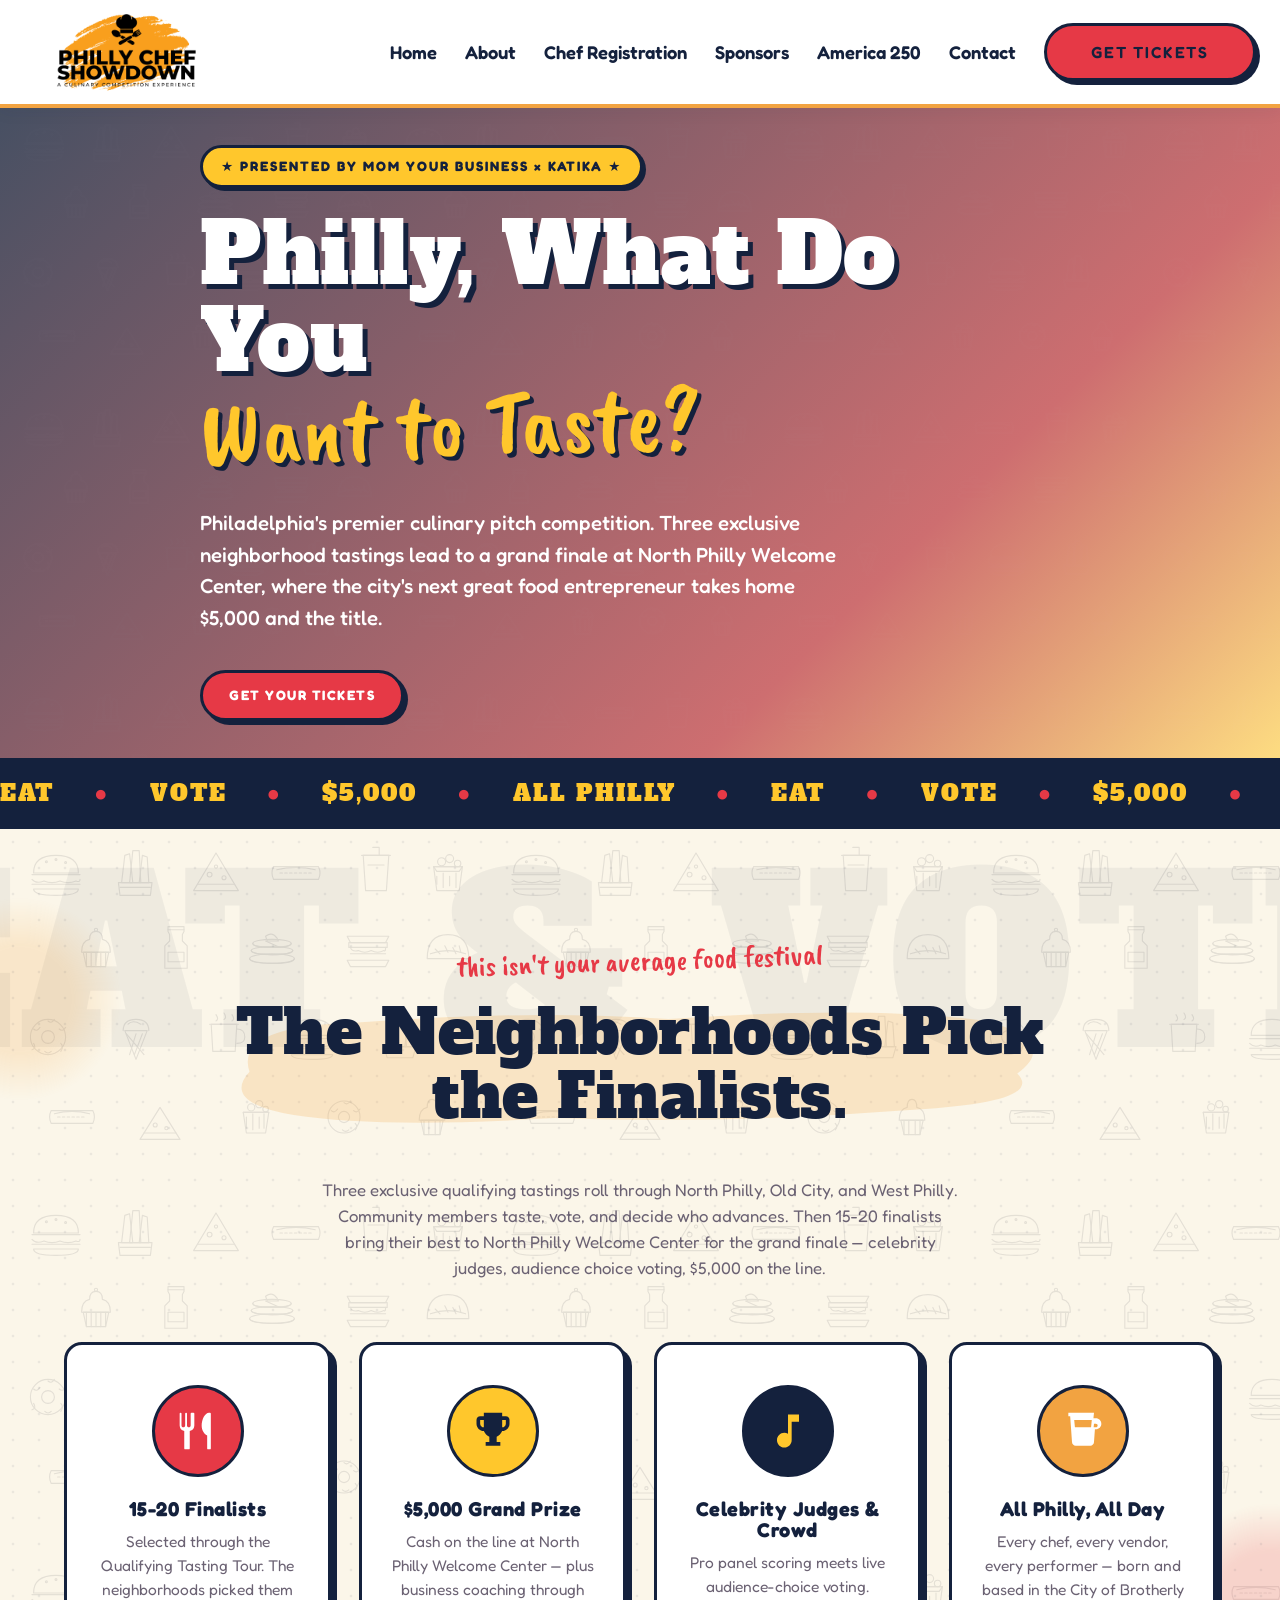
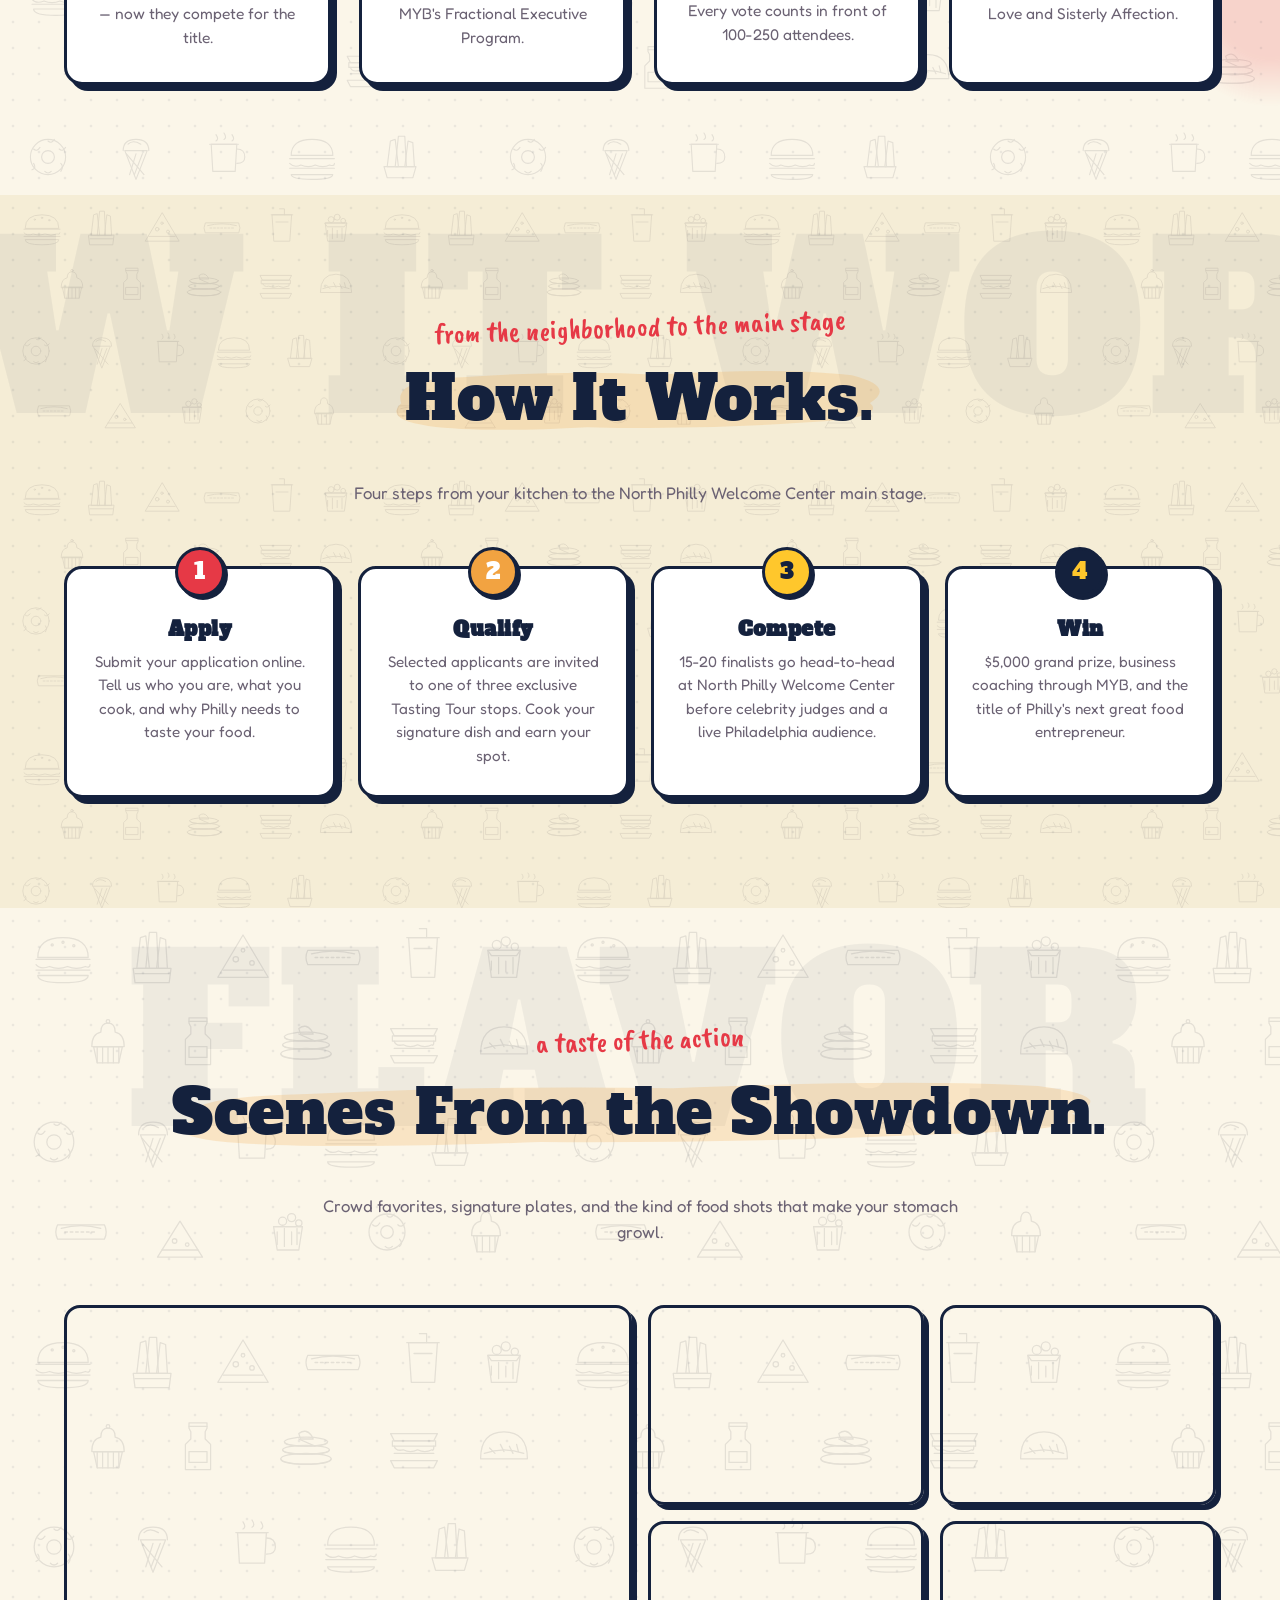
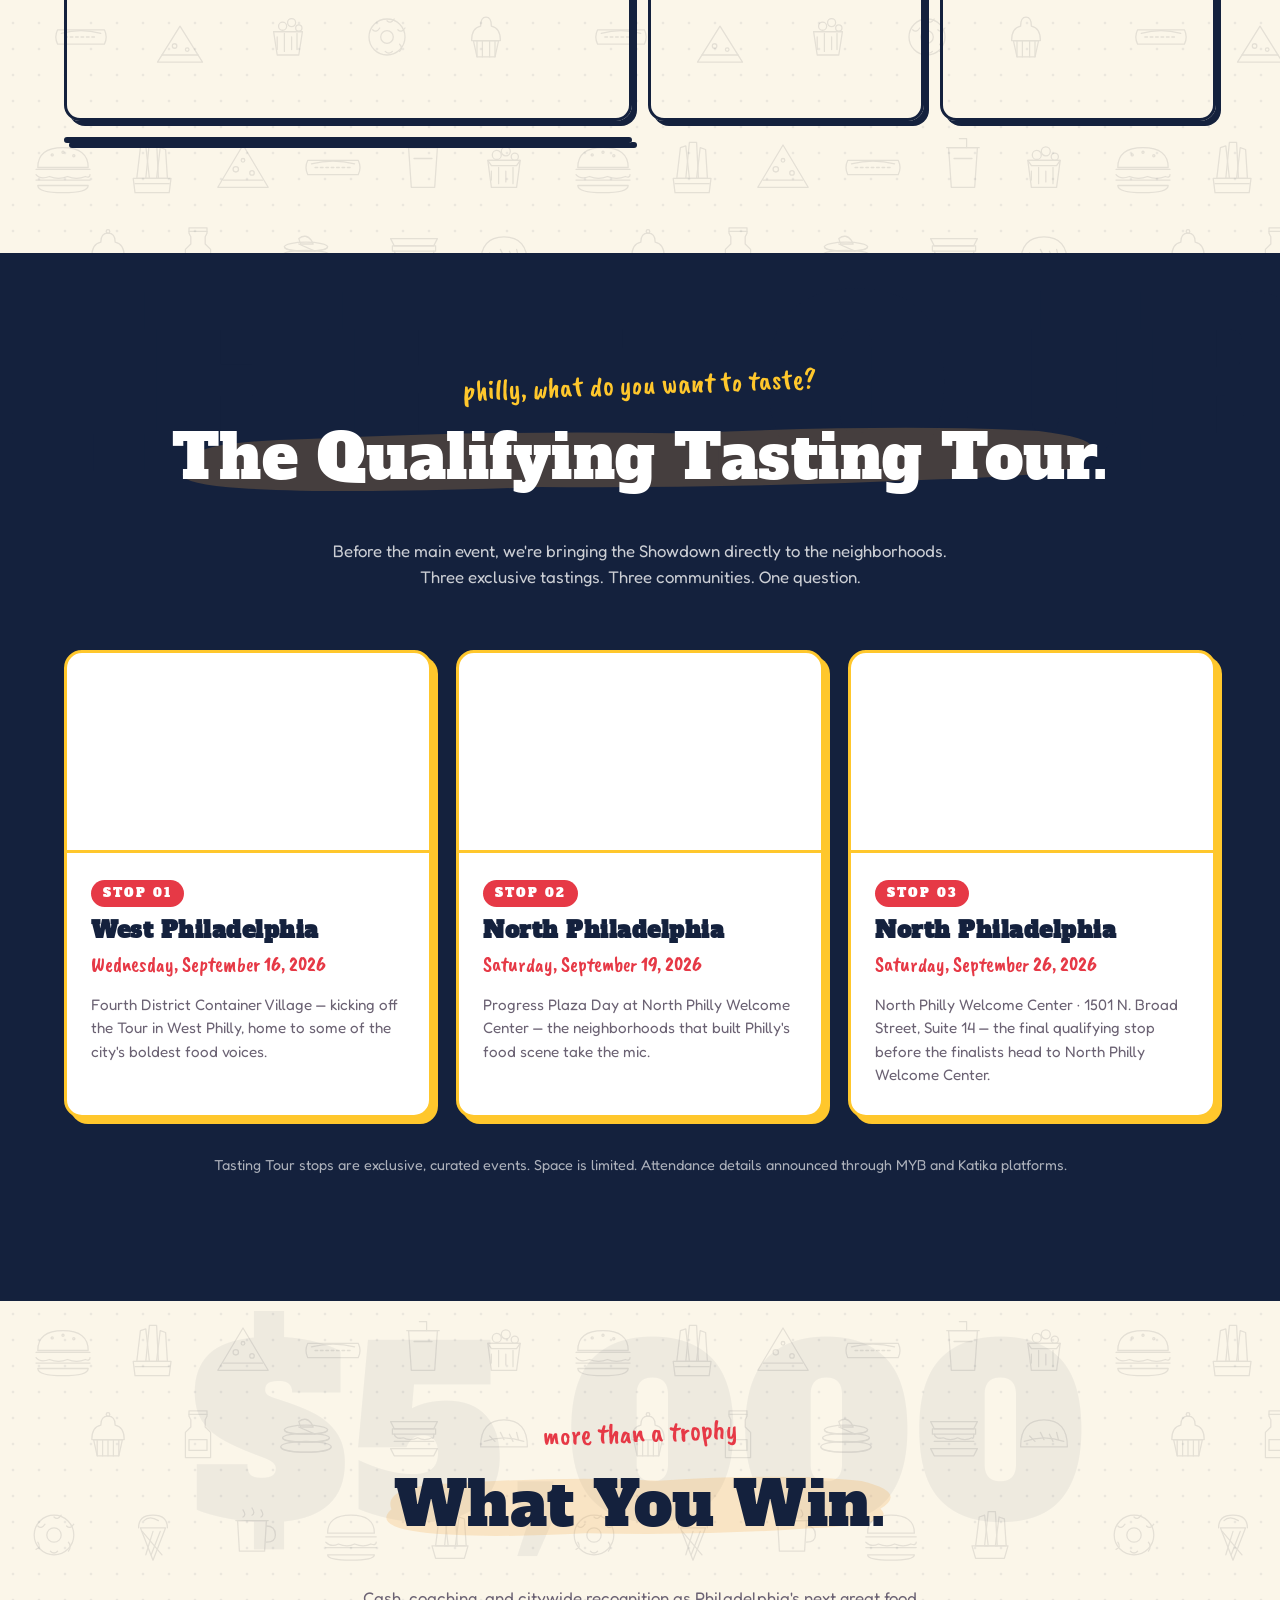
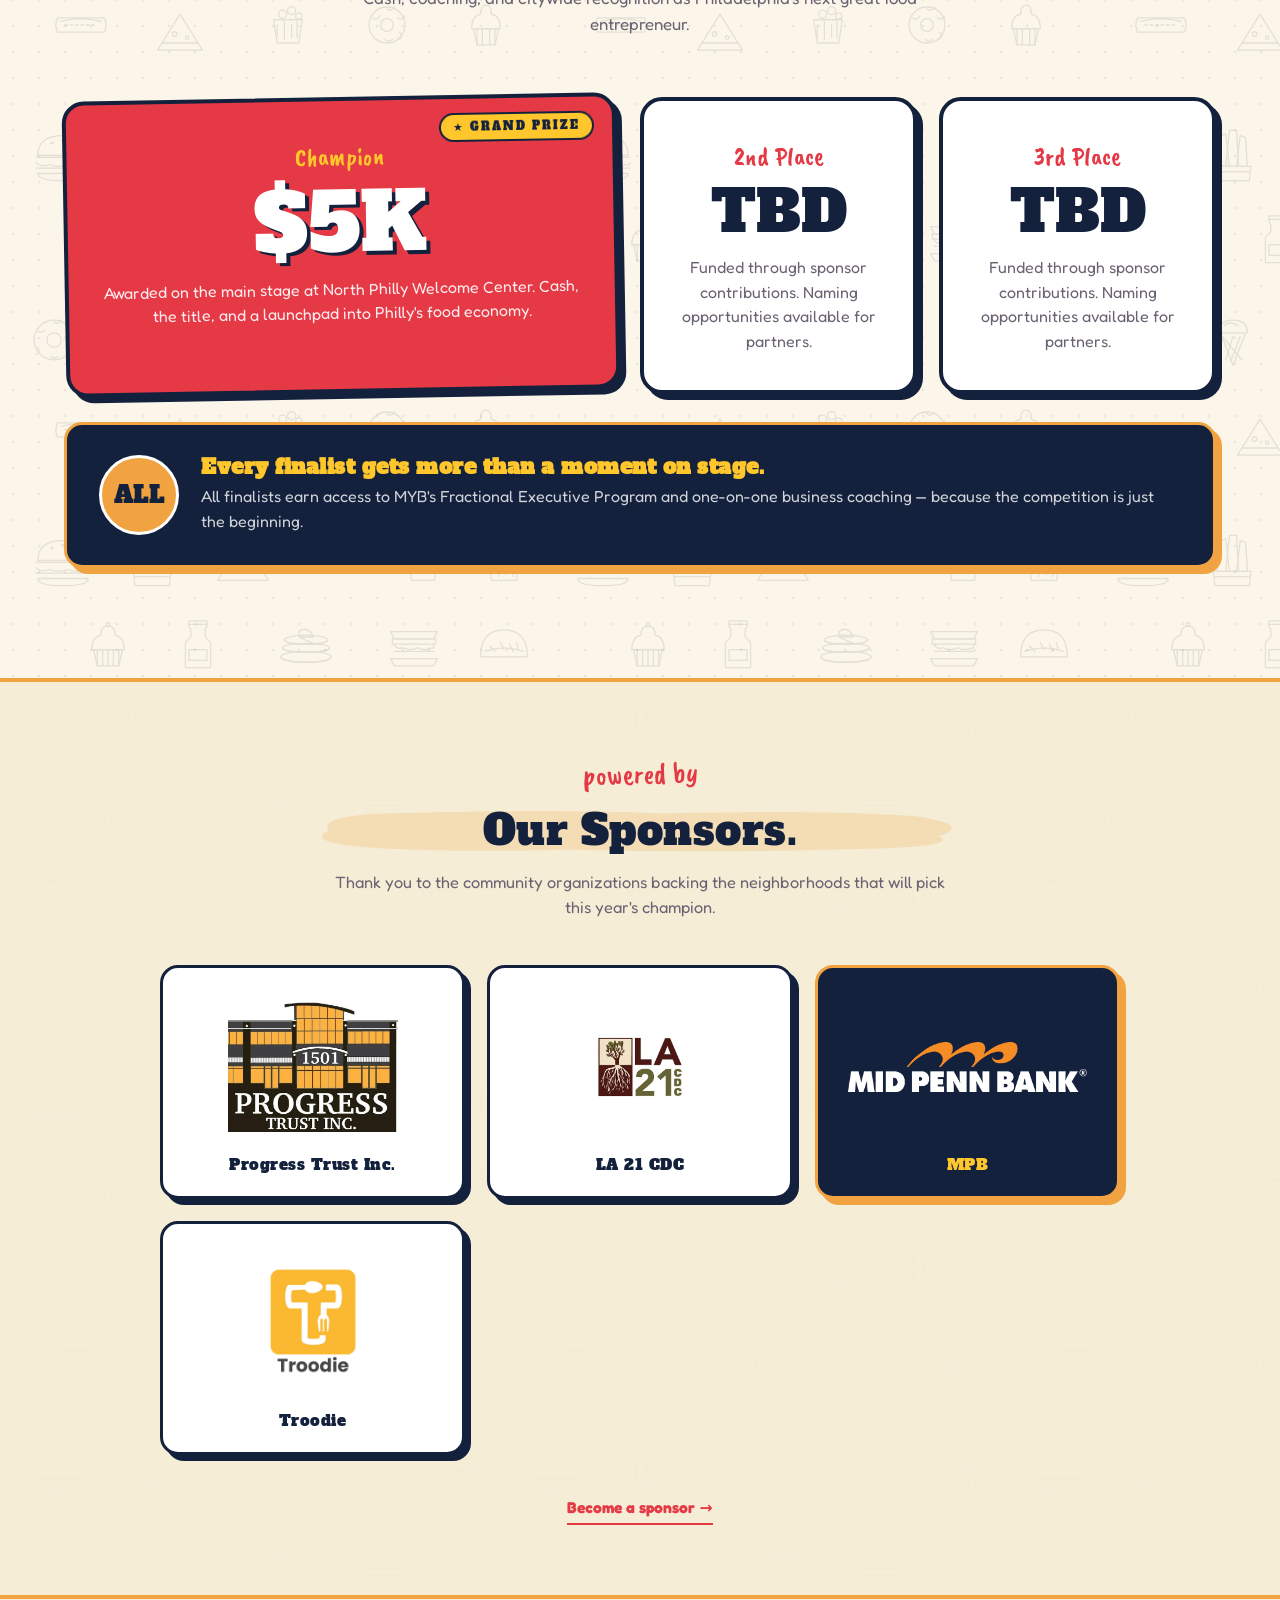
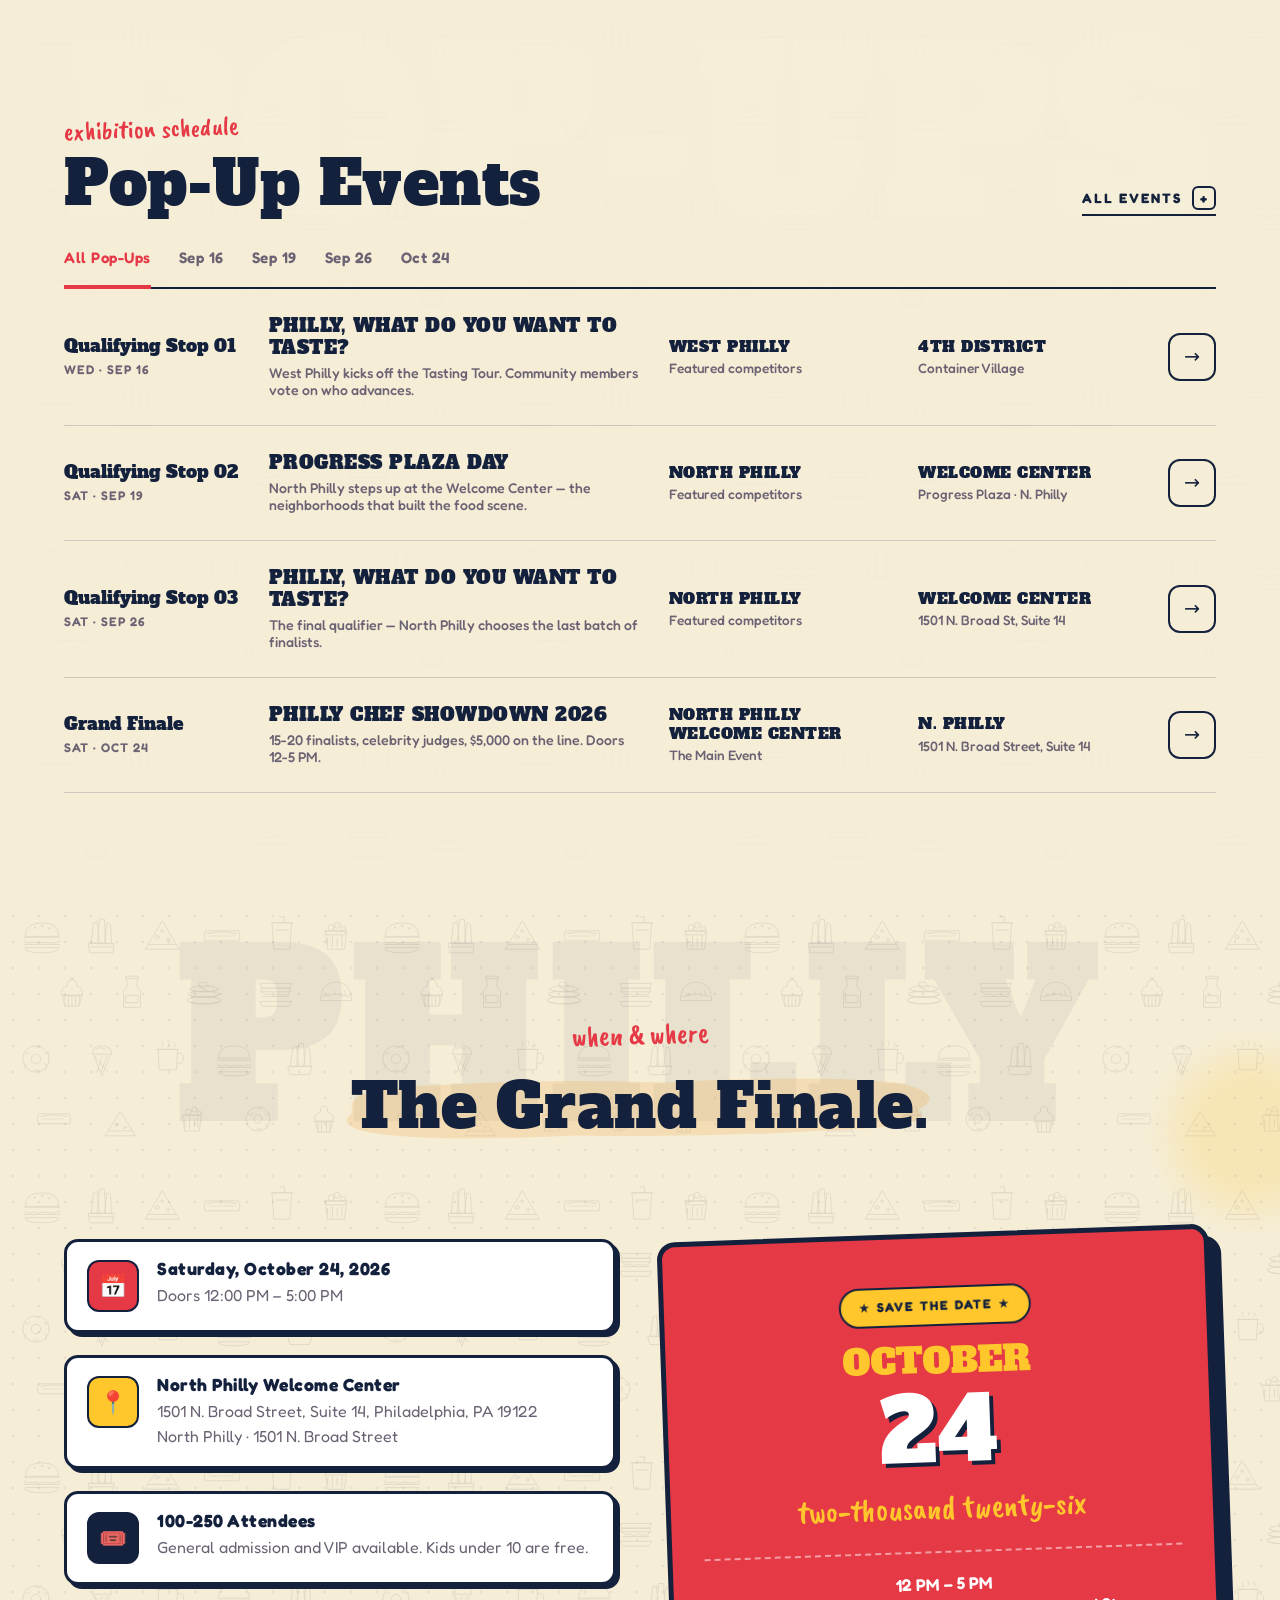
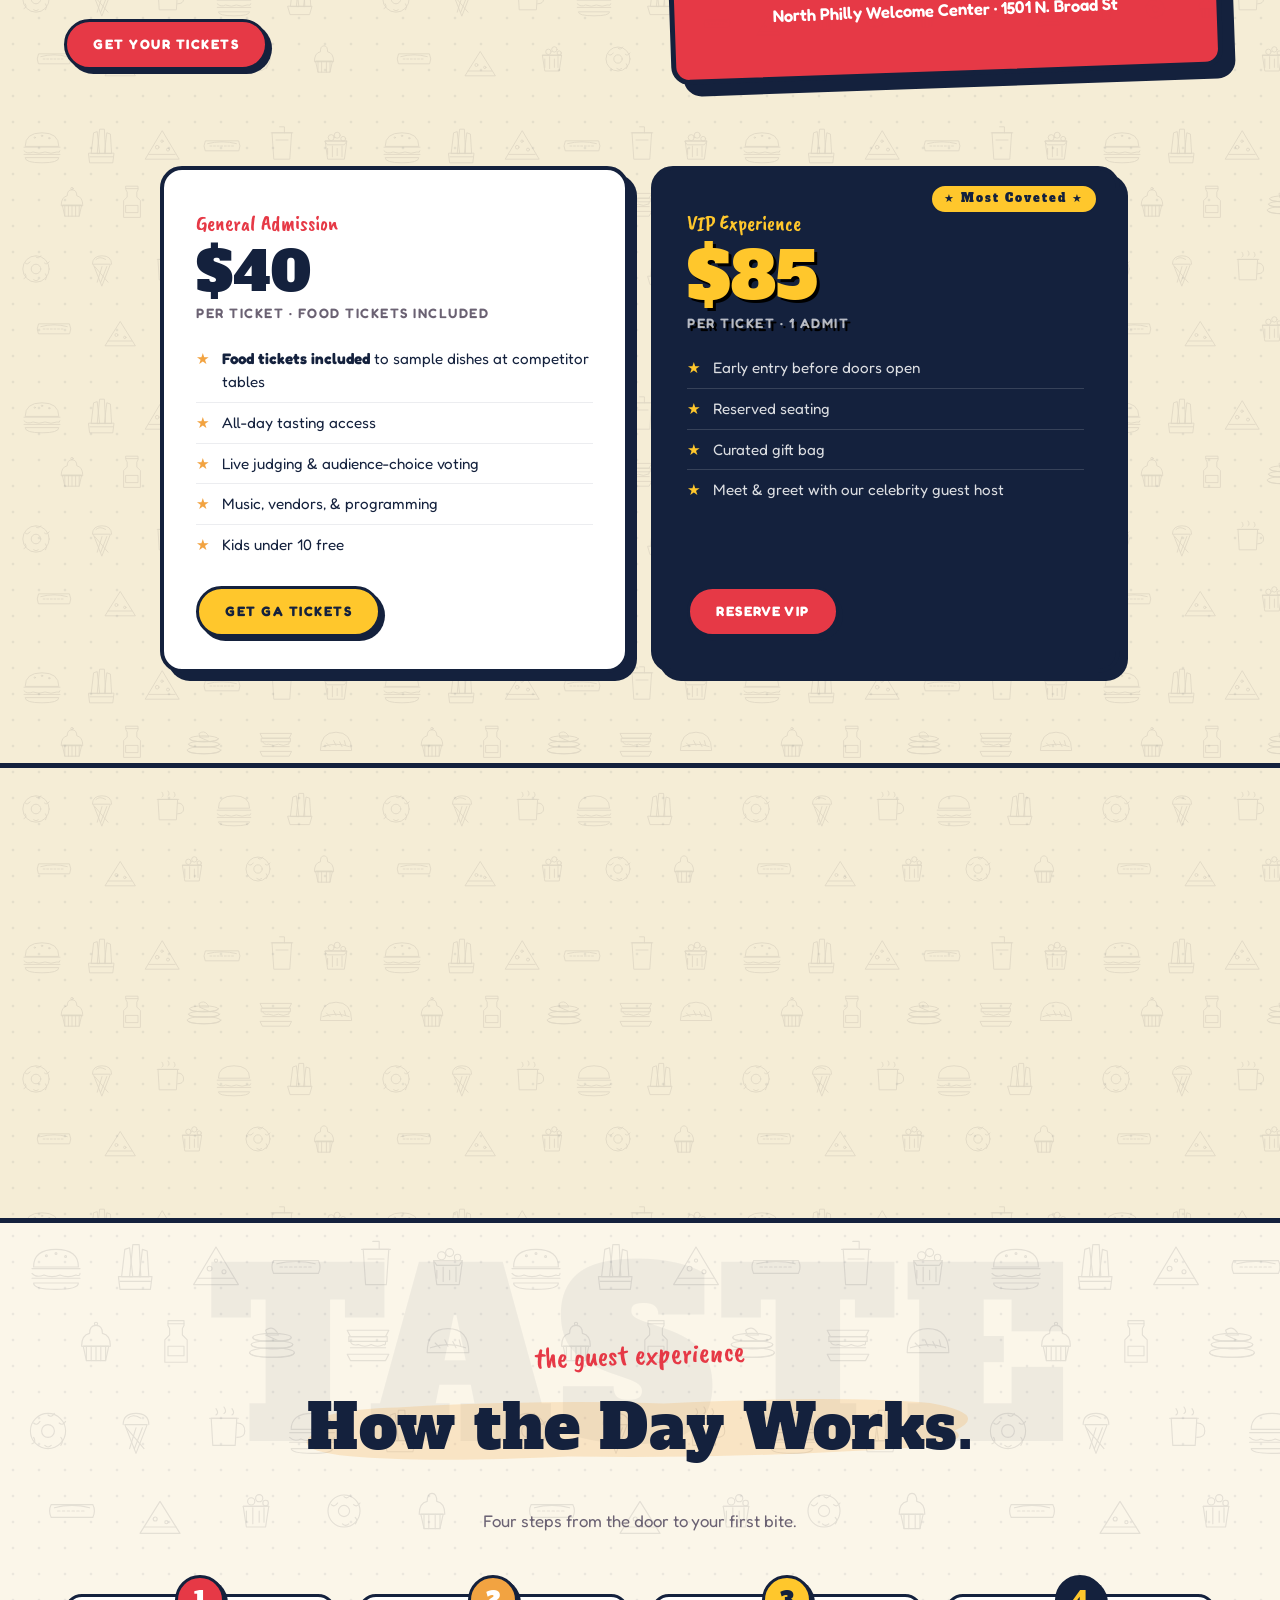
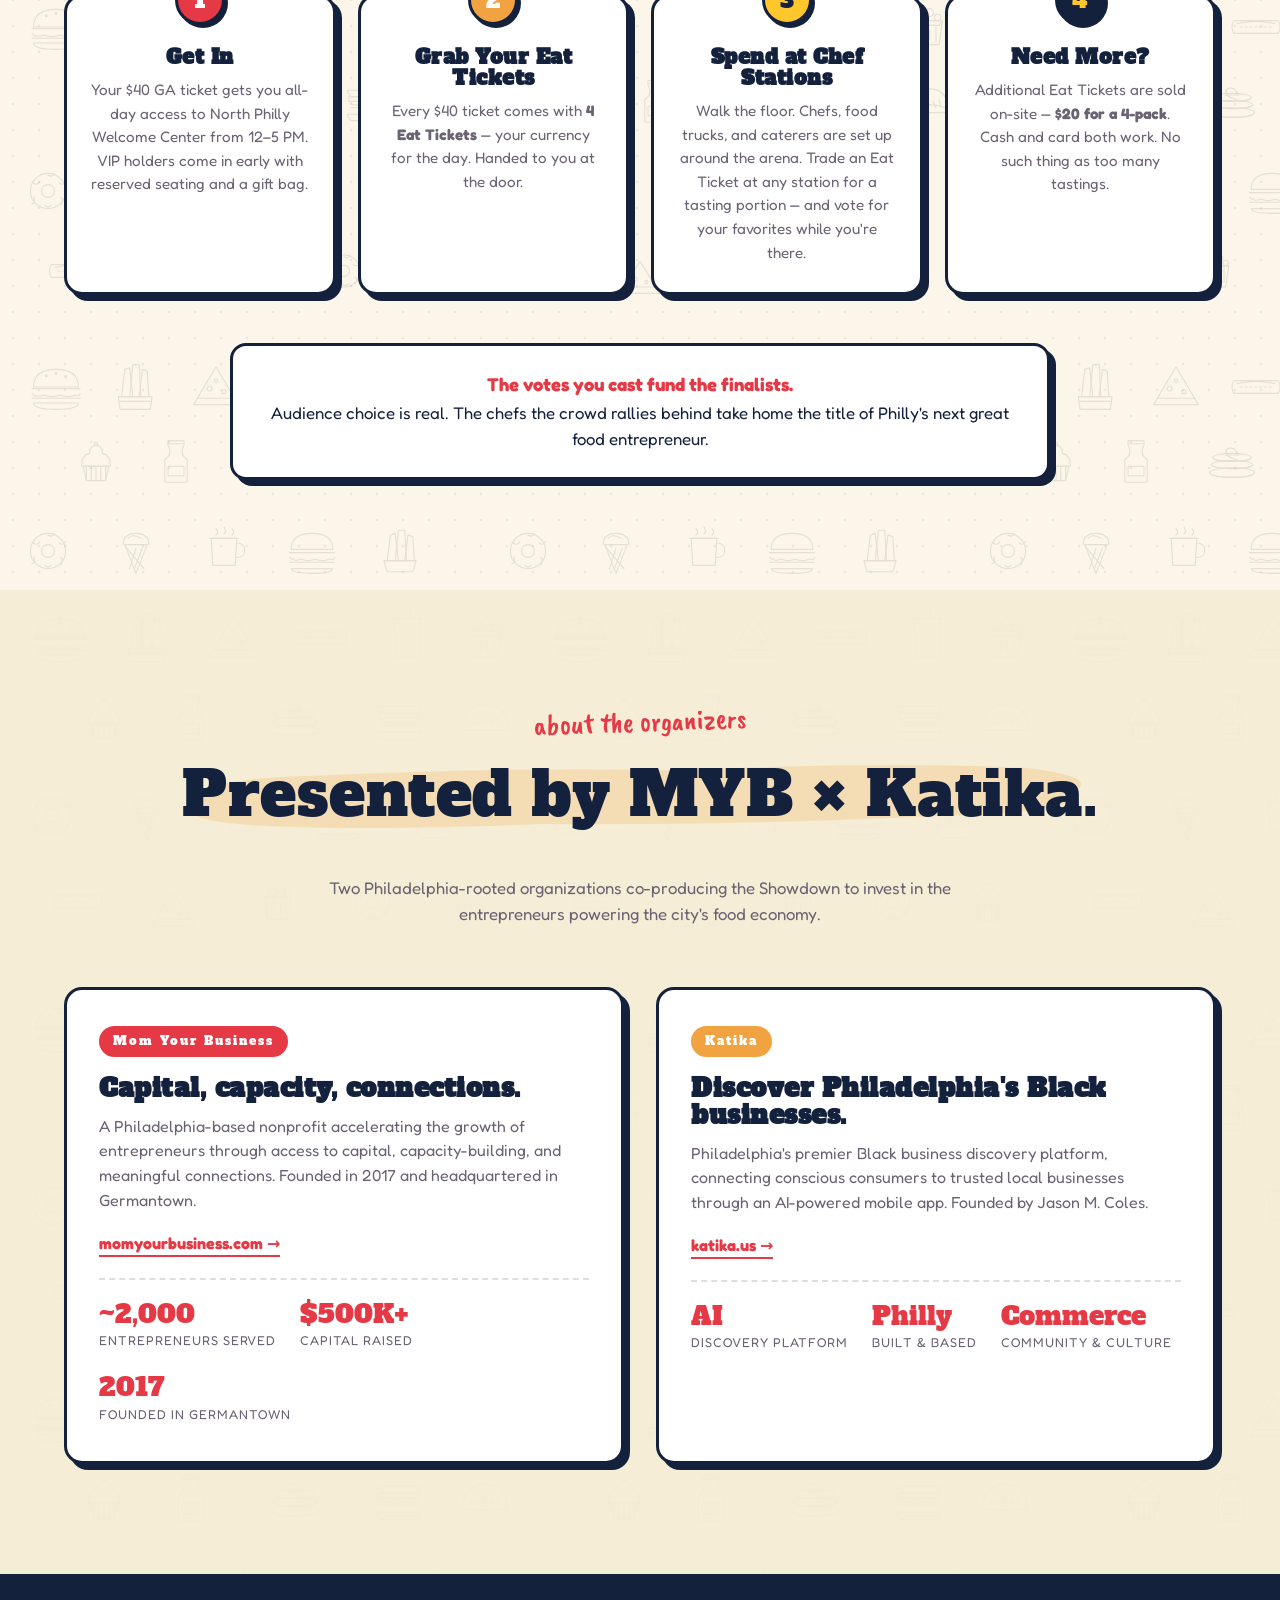
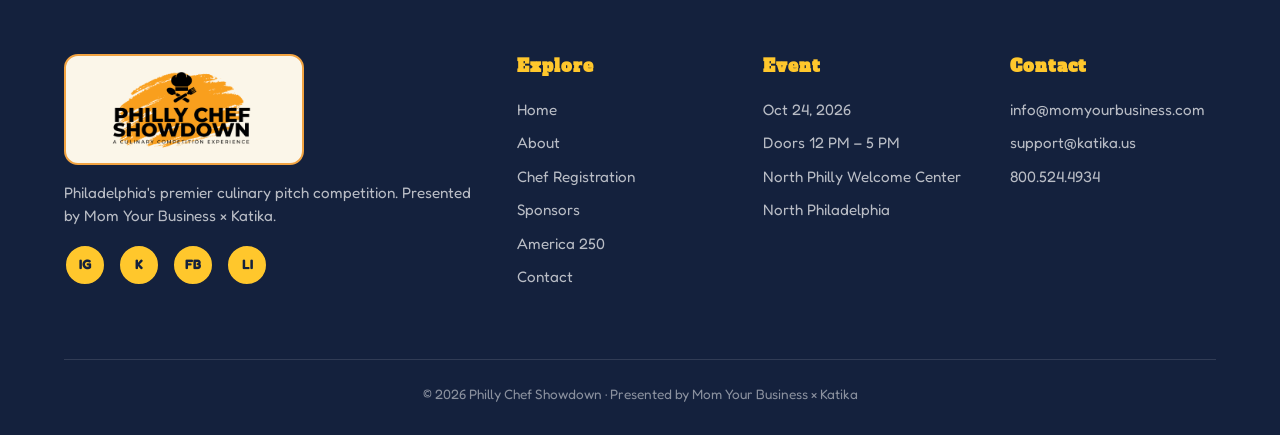
==== index.html @ 3f547c5e "sponsors: add Troodie" ====
<!DOCTYPE html>
<html lang="en">
<head>
<meta charset="UTF-8" />
<meta name="viewport" content="width=device-width, initial-scale=1.0" />
<title>Philly Chef Showdown — Philly, What Do You Want to Taste?</title>
<meta name="description" content="Philadelphia's premier culinary pitch competition. Three neighborhood qualifying tastings lead to a grand finale at North Philly Welcome Center on October 24, 2026. Presented by Mom Your Business × Katika." />
<link rel="preconnect" href="https://fonts.googleapis.com" />
<link rel="preconnect" href="https://fonts.gstatic.com" crossorigin />
<link href="https://fonts.googleapis.com/css2?family=Alfa+Slab+One&family=Caveat+Brush&family=Fredoka:wght@400;500;600;700&family=Poppins:wght@400;500;600;700;800&display=swap" rel="stylesheet" />
<link rel="stylesheet" href="styles.css?v=3" />
<!-- Meta Pixel Code -->
<script>!function(f,b,e,v,n,t,s)
{if(f.fbq)return;n=f.fbq=function(){n.callMethod?
n.callMethod.apply(n,arguments):n.queue.push(arguments)};
if(!f._fbq)f._fbq=n;n.push=n;n.loaded=!0;n.version='2.0';
n.queue=[];t=b.createElement(e);t.async=!0;
t.src=v;s=b.getElementsByTagName(e)[0];
s.parentNode.insertBefore(t,s)}(window, document,'script',
'https://connect.facebook.net/en_US/fbevents.js');
fbq('init', '2171466109974802');
fbq('track', 'PageView');
</script>
<noscript><img height="1" width="1" style="display:none"
src="https://www.facebook.com/tr?id=2171466109974802&ev=PageView&noscript=1"
/></noscript>
<!-- PCS Conversion Tracking -->
<script>
(function(){
  // Fire InitiateCheckout when a user clicks any Zeffy ticket link
  document.addEventListener('click', function(e) {
    var link = e.target && e.target.closest ? e.target.closest('a[href*="zeffy.com"]') : null;
    if (link && typeof fbq === 'function') {
      fbq('track', 'InitiateCheckout', {
        content_name: 'Philly Chef Showdown Tickets',
        content_category: 'Event Ticket',
        currency: 'USD'
      });
    }
  }, true);
})();
</script>
<!-- End PCS Conversion Tracking -->
<!-- End Meta Pixel Code -->
</head>
<body>

<!-- ====== NAV ====== -->
<nav class="nav">
  <div class="nav-inner">
    <a href="index.html" class="logo" aria-label="Philly Chef Showdown home">
      <img src="logo.png" alt="Philly Chef Showdown" onerror="this.style.display='none';this.nextElementSibling.style.display='flex';" />
      <span class="logo-fallback" style="display:none;">
        <span>PHILLY CHEF SHOWDOWN</span>
        <span class="sm">★ CULINARY COMPETITION ★</span>
      </span>
    </a>
    <button class="menu-toggle" id="menuBtn" aria-label="Toggle menu" aria-expanded="false">☰</button>
    <ul class="nav-links" id="navLinks">
      <li><a href="index.html">Home</a></li>
      <li><a href="about.html">About</a></li>
      <li><a href="apply.html">Chef Registration</a></li>
      <li><a href="sponsors.html">Sponsors</a></li>
      <li><a href="america250.html">America 250</a></li>
      <li><a href="contact.html">Contact</a></li>
      <li><a href="https://www.zeffy.com/en-US/ticketing/philly-chef-showdown" class="cta" target="_blank" rel="noopener">Get Tickets</a></li>
    </ul>
  </div>
</nav>

<!-- ====== HERO ====== -->
<header class="hero" id="home">
  <div class="container hero-content">
    <span class="eyebrow">★ Presented by Mom Your Business × Katika ★</span>
    <h1>Philly, What Do You
      <span class="accent">Want to Taste?</span>
    </h1>
    <p class="lede">Philadelphia's premier culinary pitch competition. Three exclusive neighborhood tastings lead to a grand finale at North Philly Welcome Center, where the city's next great food entrepreneur takes home $5,000 and the title.</p>
    <div class="hero-ctas">
      <a href="https://www.zeffy.com/en-US/ticketing/philly-chef-showdown" class="cta" target="_blank" rel="noopener">Get Your Tickets</a>
    </div>
  </div>
</header>

<!-- ====== MARQUEE STRIPE ====== -->
<div class="stripe" aria-hidden="true">
  <div class="stripe-track">
    <span>EAT <span class="dot">●</span> VOTE <span class="dot">●</span> $5,000 <span class="dot">●</span> ALL PHILLY <span class="dot">●</span> EAT <span class="dot">●</span> VOTE <span class="dot">●</span> $5,000 <span class="dot">●</span> ALL PHILLY <span class="dot">●</span> EAT <span class="dot">●</span> VOTE <span class="dot">●</span> $5,000 <span class="dot">●</span> ALL PHILLY <span class="dot">●</span></span>
    <span>EAT <span class="dot">●</span> VOTE <span class="dot">●</span> $5,000 <span class="dot">●</span> ALL PHILLY <span class="dot">●</span> EAT <span class="dot">●</span> VOTE <span class="dot">●</span> $5,000 <span class="dot">●</span> ALL PHILLY <span class="dot">●</span> EAT <span class="dot">●</span> VOTE <span class="dot">●</span> $5,000 <span class="dot">●</span> ALL PHILLY <span class="dot">●</span></span>
  </div>
</div>

<!-- ====== ABOUT INTRO / WHAT TO EXPECT ====== -->
<section class="food-bg dots-overlay" id="about">
  <span class="watermark" aria-hidden="true">EAT &amp; VOTE</span>
  <div class="splat" style="top:60px;left:-90px;"></div>
  <div class="splat" style="bottom:80px;right:-100px;background:radial-gradient(circle at 50% 50%, var(--red) 0, var(--red) 35%, transparent 65%);"></div>
  <div class="container">
    <div class="section-head">
      <span class="kicker">this isn't your average food festival</span>
      <h2>The Neighborhoods Pick<br>the Finalists.</h2>
      <p>Three exclusive qualifying tastings roll through North Philly, Old City, and West Philly. Community members taste, vote, and decide who advances. Then 15-20 finalists bring their best to North Philly Welcome Center for the grand finale — celebrity judges, audience choice voting, $5,000 on the line.</p>
    </div>
    <div class="expect-grid">
      <div class="expect-card">
        <div class="icon" aria-hidden="true">
          <svg viewBox="0 0 24 24"><path d="M8.5 2c-.3 0-.5.2-.5.5V9c0 .6-.4 1-1 1s-1-.4-1-1V2.5c0-.3-.2-.5-.5-.5s-.5.2-.5.5V9c0 .6-.4 1-1 1s-1-.4-1-1V2.5c0-.3-.2-.5-.5-.5S2 2.2 2 2.5V9c0 1.5 1 2.8 2.5 3v9.5c0 .3.2.5.5.5h2c.3 0 .5-.2.5-.5V12c1.5-.2 2.5-1.5 2.5-3V2.5c0-.3-.2-.5-.5-.5zM18 2c-2.2 0-4 3.6-4 7 0 2.5 1.2 4.6 3 5.4V21.5c0 .3.2.5.5.5h1c.3 0 .5-.2.5-.5V2.5c0-.3-.2-.5-.5-.5z"/></svg>
        </div>
        <h3>15-20 Finalists</h3>
        <p>Selected through the Qualifying Tasting Tour. The neighborhoods picked them — now they compete for the title.</p>
      </div>
      <div class="expect-card">
        <div class="icon" aria-hidden="true">
          <svg viewBox="0 0 24 24"><path d="M19 4h-2V2H7v2H5C3.9 4 3 4.9 3 6v2c0 2.2 1.8 4 4 4 .6 1.4 1.7 2.5 3 3.1V18H8v2h8v-2h-2v-2.9c1.3-.6 2.4-1.7 3-3.1 2.2 0 4-1.8 4-4V6c0-1.1-.9-2-2-2zM5 8V6h2v4c-1.1 0-2-.9-2-2zm14 0c0 1.1-.9 2-2 2V6h2v2z"/></svg>
        </div>
        <h3>$5,000 Grand Prize</h3>
        <p>Cash on the line at North Philly Welcome Center — plus business coaching through MYB's Fractional Executive Program.</p>
      </div>
      <div class="expect-card">
        <div class="icon" aria-hidden="true">
          <svg viewBox="0 0 24 24"><path d="M12 3v10.55c-.59-.34-1.27-.55-2-.55-2.21 0-4 1.79-4 4s1.79 4 4 4 4-1.79 4-4V7h4V3h-6z"/></svg>
        </div>
        <h3>Celebrity Judges &amp; Crowd</h3>
        <p>Pro panel scoring meets live audience-choice voting. Every vote counts in front of 100-250 attendees.</p>
      </div>
      <div class="expect-card">
        <div class="icon" aria-hidden="true">
          <svg viewBox="0 0 24 24"><path d="M4 2v2h1l1 14c0 1.1.9 2 2 2h8c1.1 0 2-.9 2-2l.5-7H19c1.7 0 3-1.3 3-3s-1.3-3-3-3h-1.3L18 2H4zm14 6h1c.6 0 1 .4 1 1s-.4 1-1 1h-1.2l.2-2zM7.2 6h9.6l-.4 4H7.6l-.4-4z"/></svg>
        </div>
        <h3>All Philly, All Day</h3>
        <p>Every chef, every vendor, every performer — born and based in the City of Brotherly Love and Sisterly Affection.</p>
      </div>
    </div>
  </div>
</section>

<!-- ====== HOW IT WORKS ====== -->
<section class="how-works food-bg-dense dots-overlay" id="how">
  <span class="watermark" aria-hidden="true">HOW IT WORKS</span>
  <div class="container">
    <div class="section-head">
      <span class="kicker">from the neighborhood to the main stage</span>
      <h2>How It Works.</h2>
      <p>Four steps from your kitchen to the North Philly Welcome Center main stage.</p>
    </div>
    <div class="steps-grid">
      <div class="step-card">
        <div class="num">1</div>
        <h3>Apply</h3>
        <p>Submit your application online. Tell us who you are, what you cook, and why Philly needs to taste your food.</p>
      </div>
      <div class="step-card">
        <div class="num">2</div>
        <h3>Qualify</h3>
        <p>Selected applicants are invited to one of three exclusive Tasting Tour stops. Cook your signature dish and earn your spot.</p>
      </div>
      <div class="step-card">
        <div class="num">3</div>
        <h3>Compete</h3>
        <p>15-20 finalists go head-to-head at North Philly Welcome Center before celebrity judges and a live Philadelphia audience.</p>
      </div>
      <div class="step-card">
        <div class="num">4</div>
        <h3>Win</h3>
        <p>$5,000 grand prize, business coaching through MYB, and the title of Philly's next great food entrepreneur.</p>
      </div>
    </div>
  </div>
</section>

<!-- ====== GALLERY ====== -->
<section class="gallery dots-overlay">
  <span class="watermark" aria-hidden="true">FLAVOR</span>
  <div class="container">
    <div class="section-head">
      <span class="kicker">a taste of the action</span>
      <h2>Scenes From the Showdown.</h2>
      <p>Crowd favorites, signature plates, and the kind of food shots that make your stomach growl.</p>
    </div>
    <div class="gallery-grid">
      <a class="g g-1" href="#" aria-label="Smashburger" style="background-image:url('https://images.unsplash.com/photo-1568901346375-23c9450c58cd?auto=format&fit=crop&w=900&q=80')"></a>
      <a class="g g-2" href="#" aria-label="Tacos" style="background-image:url('https://images.unsplash.com/photo-1565299585323-38d6b0865b47?auto=format&fit=crop&w=900&q=80')"></a>
      <a class="g g-3" href="#" aria-label="Wings" style="background-image:url('https://images.unsplash.com/photo-1608039755401-742074f0548d?auto=format&fit=crop&w=900&q=80')"></a>
      <a class="g g-4" href="#" aria-label="Wood-fired pizza" style="background-image:url('https://images.unsplash.com/photo-1574071318508-1cdbab80d002?auto=format&fit=crop&w=900&q=80')"></a>
      <a class="g g-5" href="#" aria-label="Chocolate chip cookies" style="background-image:url('https://images.unsplash.com/photo-1499636136210-6f4ee915583e?auto=format&fit=crop&w=900&q=80')"></a>
      <a class="g g-6" href="#" aria-label="Cocktail" style="background-image:url('https://images.unsplash.com/photo-1551024709-8f23befc6f87?auto=format&fit=crop&w=900&q=80')"></a>
    </div>
  </div>
</section>

<!-- ====== QUALIFYING TASTING TOUR ====== -->
<section class="tour">
  <span class="watermark" aria-hidden="true">THE TOUR</span>
  <div class="container">
    <div class="section-head">
      <span class="kicker">philly, what do you want to taste?</span>
      <h2>The Qualifying Tasting Tour.</h2>
      <p>Before the main event, we're bringing the Showdown directly to the neighborhoods. Three exclusive tastings. Three communities. One question.</p>
    </div>
    <div class="tour-grid">
      <div class="tour-stop">
        <div class="tour-img" style="background-image:url('https://images.unsplash.com/photo-1546069901-ba9599a7e63c?auto=format&fit=crop&w=900&q=80')"></div>
        <div class="tour-body">
          <span class="stop-num">Stop 01</span>
          <h3>West Philadelphia</h3>
          <span class="stop-date">Wednesday, September 16, 2026</span>
          <p>Fourth District Container Village — kicking off the Tour in West Philly, home to some of the city's boldest food voices.</p>
        </div>
      </div>
      <div class="tour-stop">
        <div class="tour-img" style="background-image:url('https://images.unsplash.com/photo-1555939594-58d7cb561ad1?auto=format&fit=crop&w=900&q=80')"></div>
        <div class="tour-body">
          <span class="stop-num">Stop 02</span>
          <h3>North Philadelphia</h3>
          <span class="stop-date">Saturday, September 19, 2026</span>
          <p>Progress Plaza Day at North Philly Welcome Center — the neighborhoods that built Philly's food scene take the mic.</p>
        </div>
      </div>
      <div class="tour-stop">
        <div class="tour-img" style="background-image:url('https://images.unsplash.com/photo-1504674900247-0877df9cc836?auto=format&fit=crop&w=900&q=80')"></div>
        <div class="tour-body">
          <span class="stop-num">Stop 03</span>
          <h3>North Philadelphia</h3>
          <span class="stop-date">Saturday, September 26, 2026</span>
          <p>North Philly Welcome Center · 1501 N. Broad Street, Suite 14 — the final qualifying stop before the finalists head to North Philly Welcome Center.</p>
        </div>
      </div>
    </div>
    <p style="text-align:center;margin-top:36px;color:rgba(255,255,255,0.65);font-size:0.9rem;position:relative;z-index:3;">Tasting Tour stops are exclusive, curated events. Space is limited. Attendance details announced through MYB and Katika platforms.</p>
  </div>
</section>

<!-- ====== PRIZES ====== -->
<section class="prizes dots-overlay" id="prizes">
  <span class="watermark" aria-hidden="true">$5,000</span>
  <div class="container">
    <div class="section-head">
      <span class="kicker">more than a trophy</span>
      <h2>What You Win.</h2>
      <p>Cash, coaching, and citywide recognition as Philadelphia's next great food entrepreneur.</p>
    </div>
    <div class="prize-grid">
      <div class="prize-card grand">
        <span class="crown">★ GRAND PRIZE</span>
        <span class="place">Champion</span>
        <div class="amount">$5K</div>
        <p>Awarded on the main stage at North Philly Welcome Center. Cash, the title, and a launchpad into Philly's food economy.</p>
      </div>
      <div class="prize-card">
        <span class="place">2nd Place</span>
        <div class="amount">TBD</div>
        <p>Funded through sponsor contributions. Naming opportunities available for partners.</p>
      </div>
      <div class="prize-card">
        <span class="place">3rd Place</span>
        <div class="amount">TBD</div>
        <p>Funded through sponsor contributions. Naming opportunities available for partners.</p>
      </div>
    </div>
    <div class="finalists-callout">
      <div class="badge">ALL</div>
      <div>
        <h3>Every finalist gets more than a moment on stage.</h3>
        <p>All finalists earn access to MYB's Fractional Executive Program and one-on-one business coaching — because the competition is just the beginning.</p>
      </div>
    </div>
  </div>
</section>

<!-- ====== CURRENT SPONSORS ====== -->
<section class="sponsors-band" id="sponsors-band">
  <div class="container">
    <span class="kicker">powered by</span>
    <h2>Our Sponsors.</h2>
    <p class="subline">Thank you to the community organizations backing the neighborhoods that will pick this year's champion.</p>
    <div class="sponsor-logos">
      <div class="sponsor-card">
        <div class="logo-frame">
          <img src="progress-trust.jpg" alt="Progress Trust Inc." />
        </div>
        <p class="sponsor-name">Progress Trust Inc.</p>
      </div>
      <div class="sponsor-card">
        <div class="logo-frame">
          <img src="la21-cdc.png" alt="LA 21 CDC" />
        </div>
        <p class="sponsor-name">LA 21 CDC</p>
      </div>
      <div class="sponsor-card on-dark">
        <div class="logo-frame">
          <img src="mpb.png" alt="MPB" />
        </div>
        <p class="sponsor-name">MPB</p>
      </div>
      <div class="sponsor-card">
        <div class="logo-frame">
          <img src="troodie.png" alt="Troodie" />
        </div>
        <p class="sponsor-name">Troodie</p>
      </div>
    </div>
    <div class="sponsors-cta">
      <a href="sponsors.html">Become a sponsor →</a>
    </div>
  </div>
</section>

<!-- ====== EXHIBITION SCHEDULE (POP-UPS) ====== -->
<section class="schedule">
  <span class="watermark" aria-hidden="true">POP-UPS</span>
  <div class="container">
    <div class="schedule-header">
      <div class="head-left">
        <span class="kicker">exhibition schedule</span>
        <h2>Pop-Up Events</h2>
      </div>
      <a href="#" class="all-events">All Events <span class="arrow-ico">+</span></a>
    </div>
    <div class="day-tabs" role="tablist">
      <button class="day-tab active" data-month="all">All Pop-Ups</button>
      <button class="day-tab" data-month="sep16">Sep 16</button>
      <button class="day-tab" data-month="sep19">Sep 19</button>
      <button class="day-tab" data-month="sep26">Sep 26</button>
      <button class="day-tab" data-month="oct24">Oct 24</button>
    </div>
    <div class="event-list">
      <div class="event-row" data-month="sep16">
        <div class="er-date">Qualifying Stop 01<small>Wed · Sep 16</small></div>
        <div class="er-name">Philly, What Do You Want to Taste?<small>West Philly kicks off the Tasting Tour. Community members vote on who advances.</small></div>
        <div class="er-host">West Philly<small>Featured competitors</small></div>
        <div class="er-loc">4th District<small>Container Village</small></div>
        <a href="apply.html" class="er-cta" aria-label="More info">→</a>
      </div>
      <div class="event-row" data-month="sep19">
        <div class="er-date">Qualifying Stop 02<small>Sat · Sep 19</small></div>
        <div class="er-name">Progress Plaza Day<small>North Philly steps up at the Welcome Center — the neighborhoods that built the food scene.</small></div>
        <div class="er-host">North Philly<small>Featured competitors</small></div>
        <div class="er-loc">Welcome Center<small>Progress Plaza · N. Philly</small></div>
        <a href="apply.html" class="er-cta" aria-label="More info">→</a>
      </div>
      <div class="event-row" data-month="sep26">
        <div class="er-date">Qualifying Stop 03<small>Sat · Sep 26</small></div>
        <div class="er-name">Philly, What Do You Want to Taste?<small>The final qualifier — North Philly chooses the last batch of finalists.</small></div>
        <div class="er-host">North Philly<small>Featured competitors</small></div>
        <div class="er-loc">Welcome Center<small>1501 N. Broad St, Suite 14</small></div>
        <a href="apply.html" class="er-cta" aria-label="More info">→</a>
      </div>
      <div class="event-row" data-month="oct24">
        <div class="er-date">Grand Finale<small>Sat · Oct 24</small></div>
        <div class="er-name">Philly Chef Showdown 2026<small>15-20 finalists, celebrity judges, $5,000 on the line. Doors 12-5 PM.</small></div>
        <div class="er-host">North Philly Welcome Center<small>The Main Event</small></div>
        <div class="er-loc">N. Philly<small>1501 N. Broad Street, Suite 14</small></div>
        <a href="apply.html" class="er-cta" aria-label="More info">→</a>
      </div>
    </div>
  </div>
</section>

<!-- ====== WHEN AND WHERE ====== -->
<section class="when-where food-bg-dense dots-overlay" id="tickets">
  <span class="watermark" aria-hidden="true">PHILLY</span>
  <div class="splat" style="top:120px;right:-80px;background:radial-gradient(circle at 50% 50%, var(--yellow) 0, var(--yellow) 35%, transparent 65%);"></div>
  <div class="container">
    <div class="section-head">
      <span class="kicker">when &amp; where</span>
      <h2>The Grand Finale.</h2>
    </div>
    <div class="ww-grid">
      <div class="ww-info">
        <div class="ww-block">
          <div class="ico">📅</div>
          <div>
            <h3>Saturday, October 24, 2026</h3>
            <p>Doors 12:00 PM &ndash; 5:00 PM</p>
          </div>
        </div>
        <div class="ww-block">
          <div class="ico">📍</div>
          <div>
            <h3>North Philly Welcome Center</h3>
            <p>1501 N. Broad Street, Suite 14, Philadelphia, PA 19122<br>North Philly · 1501 N. Broad Street</p>
          </div>
        </div>
        <div class="ww-block">
          <div class="ico">🎟️</div>
          <div>
            <h3>100-250 Attendees</h3>
            <p>General admission and VIP available. Kids under 10 are free.</p>
          </div>
        </div>
        <a href="https://www.zeffy.com/en-US/ticketing/philly-chef-showdown" class="cta" style="margin-top:12px;" target="_blank" rel="noopener">Get Your Tickets</a>
      </div>
      <div class="ww-poster">
        <span class="tag">★ Save the Date ★</span>
        <div class="month">OCTOBER</div>
        <div class="big-date">24</div>
        <div class="year">two-thousand twenty-six</div>
        <div class="time">12 PM &ndash; 5 PM<br>North Philly Welcome Center · 1501 N. Broad St</div>
      </div>
    </div>

    <!-- ==== TICKETS ==== -->
    <div class="ticket-tiers" id="vip">
      <div class="ticket-card">
        <span class="ticket-tag">General Admission</span>
        <div class="ticket-price">$40<small>per ticket · food tickets included</small></div>
        <ul>
          <li><strong>Food tickets included</strong> to sample dishes at competitor tables</li>
          <li>All-day tasting access</li>
          <li>Live judging &amp; audience-choice voting</li>
          <li>Music, vendors, &amp; programming</li>
          <li>Kids under 10 free</li>
        </ul>
        <a href="https://www.zeffy.com/en-US/ticketing/philly-chef-showdown" class="cta cta-secondary" style="background:var(--yellow);" target="_blank" rel="noopener">Get GA Tickets</a>
      </div>
      <div class="ticket-card vip">
        <span class="ticket-badge">★ Most Coveted ★</span>
        <span class="ticket-tag">VIP Experience</span>
        <div class="ticket-price">$85<small>per ticket · 1 admit</small></div>
        <ul>
          <li>Early entry before doors open</li>
          <li>Reserved seating</li>
          <li>Curated gift bag</li>
          <li>Meet &amp; greet with our celebrity guest host</li>
        </ul>
        <a href="https://www.zeffy.com/en-US/ticketing/philly-chef-showdown" class="cta" style="background:var(--red);" target="_blank" rel="noopener">Reserve VIP</a>
      </div>
    </div>
  </div>
  <div class="map-wrap" aria-label="Map of North Philly Welcome Center">
    <iframe
      src="https://www.google.com/maps?q=1501+N+Broad+Street,+Philadelphia,+PA+19122&output=embed"
      loading="lazy"
      referrerpolicy="no-referrer-when-downgrade"
      title="North Philly Welcome Center Map"></iframe>
  </div>
</section>

<!-- ====== HOW THE DAY WORKS ====== -->
<section class="how-works food-bg dots-overlay" id="guest-experience">
  <span class="watermark" aria-hidden="true">TASTE</span>
  <div class="container">
    <div class="section-head">
      <span class="kicker">the guest experience</span>
      <h2>How the Day Works.</h2>
      <p>Four steps from the door to your first bite.</p>
    </div>
    <div class="steps-grid">
      <div class="step-card">
        <div class="num">1</div>
        <h3>Get In</h3>
        <p>Your $40 GA ticket gets you all-day access to North Philly Welcome Center from 12–5 PM. VIP holders come in early with reserved seating and a gift bag.</p>
      </div>
      <div class="step-card">
        <div class="num">2</div>
        <h3>Grab Your Eat Tickets</h3>
        <p>Every $40 ticket comes with <strong>4 Eat Tickets</strong> — your currency for the day. Handed to you at the door.</p>
      </div>
      <div class="step-card">
        <div class="num">3</div>
        <h3>Spend at Chef Stations</h3>
        <p>Walk the floor. Chefs, food trucks, and caterers are set up around the arena. Trade an Eat Ticket at any station for a tasting portion — and vote for your favorites while you're there.</p>
      </div>
      <div class="step-card">
        <div class="num">4</div>
        <h3>Need More?</h3>
        <p>Additional Eat Tickets are sold on-site — <strong>$20 for a 4-pack</strong>. Cash and card both work. No such thing as too many tastings.</p>
      </div>
    </div>
    <div style="max-width:820px; margin:48px auto 0; background:#fff; border:3px solid var(--navy); border-radius:16px; padding:24px 28px; box-shadow:6px 6px 0 var(--navy); position:relative; z-index:3; text-align:center;">
      <p style="margin:0; color:var(--ink); font-size:1.05rem; line-height:1.6;">
        <strong style="color:var(--red); font-size:1.15rem;">The votes you cast fund the finalists.</strong><br>
        Audience choice is real. The chefs the crowd rallies behind take home the title of Philly's next great food entrepreneur.
      </p>
    </div>
  </div>
</section>

<!-- ====== ORGANIZERS ====== -->
<section class="organizers">
  <div class="container">
    <div class="section-head">
      <span class="kicker">about the organizers</span>
      <h2>Presented by MYB × Katika.</h2>
      <p>Two Philadelphia-rooted organizations co-producing the Showdown to invest in the entrepreneurs powering the city's food economy.</p>
    </div>
    <div class="org-grid">
      <div class="org-card">
        <span class="tag">Mom Your Business</span>
        <h3>Capital, capacity, connections.</h3>
        <p>A Philadelphia-based nonprofit accelerating the growth of entrepreneurs through access to capital, capacity-building, and meaningful connections. Founded in 2017 and headquartered in Germantown.</p>
        <a href="https://momyourbusiness.com" target="_blank" rel="noopener" class="link">momyourbusiness.com →</a>
        <div class="stat-row">
          <div class="stat"><div class="num">~2,000</div><span class="lbl">Entrepreneurs Served</span></div>
          <div class="stat"><div class="num">$500K+</div><span class="lbl">Capital Raised</span></div>
          <div class="stat"><div class="num">2017</div><span class="lbl">Founded in Germantown</span></div>
        </div>
      </div>
      <div class="org-card">
        <span class="tag">Katika</span>
        <h3>Discover Philadelphia's Black businesses.</h3>
        <p>Philadelphia's premier Black business discovery platform, connecting conscious consumers to trusted local businesses through an AI-powered mobile app. Founded by Jason M. Coles.</p>
        <a href="https://katika.us" target="_blank" rel="noopener" class="link">katika.us →</a>
        <div class="stat-row">
          <div class="stat"><div class="num">AI</div><span class="lbl">Discovery Platform</span></div>
          <div class="stat"><div class="num">Philly</div><span class="lbl">Built &amp; Based</span></div>
          <div class="stat"><div class="num">Commerce</div><span class="lbl">Community &amp; Culture</span></div>
        </div>
      </div>
    </div>
  </div>
</section>

<!-- ====== FOOTER ====== -->
<footer id="contact">
  <div class="container">
    <div class="foot-grid">
      <div>
        <img src="logo.png" alt="Philly Chef Showdown" class="foot-logo-img" onerror="this.style.display='none';this.nextElementSibling.style.display='inline-block';" />
        <span class="foot-logo" style="display:none;"><span class="red">Philly Chef</span><br>Showdown</span>
        <p>Philadelphia's premier culinary pitch competition. Presented by Mom Your Business × Katika.</p>
        <div class="socials">
          <a href="https://instagram.com/momyourbusiness" aria-label="Instagram">IG</a>
          <a href="https://instagram.com/katika_app" aria-label="Katika Instagram">K</a>
          <a href="#" aria-label="Facebook">FB</a>
          <a href="#" aria-label="LinkedIn">LI</a>
        </div>
      </div>
      <div>
        <h4>Explore</h4>
        <ul>
          <li><a href="index.html">Home</a></li>
          <li><a href="about.html">About</a></li>
          <li><a href="apply.html">Chef Registration</a></li>
          <li><a href="sponsors.html">Sponsors</a></li>
          <li><a href="america250.html">America 250</a></li>
          <li><a href="contact.html">Contact</a></li>
        </ul>
      </div>
      <div>
        <h4>Event</h4>
        <ul>
          <li>Oct 24, 2026</li>
          <li>Doors 12 PM &ndash; 5 PM</li>
          <li>North Philly Welcome Center</li>
          <li>North Philadelphia</li>
        </ul>
      </div>
      <div>
        <h4>Contact</h4>
        <ul>
          <li><a href="mailto:info@momyourbusiness.com">info@momyourbusiness.com</a></li>
          <li><a href="mailto:support@katika.us">support@katika.us</a></li>
          <li><a href="tel:+18005244934">800.524.4934</a></li>
        </ul>
      </div>
    </div>
    <div class="copyright">
      &copy; 2026 Philly Chef Showdown · Presented by Mom Your Business × Katika
    </div>
  </div>
</footer>

<script>
  const btn = document.getElementById('menuBtn');
  const links = document.getElementById('navLinks');
  btn.addEventListener('click', () => {
    const isOpen = links.classList.toggle('open');
    btn.setAttribute('aria-expanded', isOpen);
    btn.textContent = isOpen ? '✕' : '☰';
  });
  document.querySelectorAll('#navLinks a').forEach(a => {
    a.addEventListener('click', () => {
      if (links.classList.contains('open')) {
        links.classList.remove('open');
        btn.setAttribute('aria-expanded', 'false');
        btn.textContent = '☰';
      }
    });
  });

  // Pop-up schedule tab filter
  document.querySelectorAll('.day-tab').forEach(tab => {
    tab.addEventListener('click', () => {
      const month = tab.dataset.month;
      document.querySelectorAll('.day-tab').forEach(t => t.classList.toggle('active', t === tab));
      document.querySelectorAll('.event-row').forEach(r => {
        r.classList.toggle('hidden', !(month === 'all' || r.dataset.month === month));
      });
    });
  });
</script>

</body>
</html>
---- styles.css ----
:root {
    --orange: #F2A341;
    --orange-deep: #E0892A;
    --yellow: #FFC72C;
    --yellow-soft: #FFE066;
    --red: #E63946;
    --red-deep: #B5252F;
    --black: #0A0A0A;
    --navy: #14213D;
    --cream: #FBF6E9;
    --cream-2: #F5EDD6;
    --ink: #14213D;
    --muted: #6B6273;
  }

  * { box-sizing: border-box; }
  html { scroll-behavior: smooth; }
  body {
    margin: 0;
    font-family: 'Fredoka', 'Poppins', system-ui, sans-serif;
    color: var(--ink);
    background: var(--cream);
    line-height: 1.55;
    overflow-x: hidden;
  }
  img { max-width: 100%; display: block; }
  a { color: inherit; text-decoration: none; }
  h1, h2, h3 {
    font-family: 'Alfa Slab One', 'Poppins', sans-serif;
    font-weight: 400;
    line-height: 1.05;
    margin: 0 0 0.5em;
    letter-spacing: 0.5px;
  }
  h1 { font-size: clamp(2.6rem, 6.5vw, 5.5rem); }
  h2 { font-size: clamp(2.2rem, 5vw, 3.8rem); }
  h3 { font-size: 1.2rem; font-family: 'Fredoka', sans-serif; font-weight: 700; }
  .container { max-width: 1200px; margin: 0 auto; padding: 0 24px; position: relative; z-index: 2; }

  /* Food doodle background pattern (applied via class) */
  .food-bg {
    background-color: var(--cream);
    background-image: url('food-pattern.svg');
    background-repeat: repeat;
    background-size: 480px auto;
  }
  .food-bg-dense {
    background-color: var(--cream-2);
    background-image: url('food-pattern.svg');
    background-repeat: repeat;
    background-size: 360px auto;
  }

  /* Script handwriting accent */
  .script {
    font-family: 'Caveat Brush', cursive;
    font-weight: 400;
    color: var(--red);
    letter-spacing: 0;
  }

  /* ========= NAV ========= */
  .nav {
    position: sticky; top: 0; z-index: 50;
    background: #fff;
    border-bottom: 4px solid var(--orange);
    box-shadow: 0 4px 16px rgba(20,33,61,0.06);
  }
  .nav-inner {
    display: flex; align-items: center; justify-content: space-between;
    padding: 10px 24px; max-width: 1280px; margin: 0 auto;
  }
  .logo {
    display: flex; align-items: center;
    height: 84px;
  }
  .logo img {
    height: 100%; width: auto; display: block;
  }
  .logo-fallback {
    font-family: 'Alfa Slab One', sans-serif;
    font-size: 1.2rem;
    color: var(--navy);
    line-height: 1;
    display: flex; flex-direction: column;
  }
  .logo-fallback .sm { font-size: 0.65rem; font-family: 'Fredoka', sans-serif; font-weight: 600; letter-spacing: 3px; margin-top: 4px; color: var(--navy); }
  .nav-links {
    display: flex; align-items: center; gap: 28px; list-style: none; margin: 0; padding: 0;
  }
  .nav-links a {
    font-weight: 600; font-size: 1.15rem; color: var(--navy);
    position: relative; padding: 6px 0;
    transition: color 0.2s;
  }
  .nav-links a:hover { color: var(--red); }
  .nav-links a::after {
    content: ''; position: absolute; left: 0; bottom: 0; height: 3px; width: 0;
    background: var(--orange); transition: width 0.25s ease;
  }
  .nav-links a:hover::after { width: 100%; }
  .cta {
    display: inline-block;
    background: var(--red);
    color: #fff;
    font-weight: 700;
    padding: 12px 26px;
    border-radius: 999px;
    border: 3px solid var(--navy);
    box-shadow: 4px 4px 0 var(--navy);
    transition: transform 0.15s, box-shadow 0.15s;
    text-transform: uppercase;
    letter-spacing: 1.5px;
    font-size: 0.85rem;
    font-family: 'Fredoka', sans-serif;
  }
  .cta:hover { transform: translate(-2px, -2px); box-shadow: 6px 6px 0 var(--navy); color: #fff; }
  .cta:active { transform: translate(2px, 2px); box-shadow: 1px 1px 0 var(--navy); }
  .cta::after { display: none; }
  /* Nav "Get Tickets" — bigger so it stands out */
  .nav-links .cta {
    padding: 14px 44px;
    font-size: 1rem;
    letter-spacing: 1.8px;
  }
  .menu-toggle {
    display: none;
    background: none; border: 0; cursor: pointer; padding: 8px;
    font-size: 1.6rem; color: var(--navy);
  }

  /* ========= HERO ========= */
  .hero {
    position: relative;
    height: 650px;
    display: flex; align-items: center;
    color: #fff;
    overflow: hidden;
    background:
      linear-gradient(135deg, rgba(20,33,61,0.78) 0%, rgba(181,37,47,0.65) 70%, rgba(255,199,44,0.55) 100%),
      url('https://images.unsplash.com/photo-1555939594-58d7cb561ad1?auto=format&fit=crop&w=1920&q=80') center/cover;
  }
  .hero::before {
    content: '';
    position: absolute; inset: 0;
    background-image: url('food-pattern.svg');
    background-size: 380px auto;
    opacity: 0.12;
    pointer-events: none;
    mix-blend-mode: screen;
  }
  .hero-content {
    position: relative; z-index: 2;
    padding: 90px 0;
    max-width: 880px;
  }
  .hero .eyebrow {
    display: inline-block;
    background: var(--yellow);
    color: var(--navy);
    padding: 8px 18px;
    border-radius: 999px;
    font-weight: 700;
    font-size: 0.85rem;
    letter-spacing: 2px;
    text-transform: uppercase;
    margin-bottom: 24px;
    border: 3px solid var(--navy);
    box-shadow: 3px 3px 0 var(--navy);
  }
  .hero h1 {
    color: #fff;
    text-shadow: 5px 5px 0 var(--navy);
    margin-bottom: 24px;
  }
  .hero h1 .accent {
    color: var(--yellow);
    display: block;
    font-family: 'Caveat Brush', cursive;
    font-size: 1.1em;
    transform: rotate(-2deg);
    transform-origin: left;
    text-shadow: 4px 4px 0 var(--navy);
  }
  .hero p.lede {
    font-size: clamp(1.05rem, 1.6vw, 1.3rem);
    max-width: 640px;
    margin-bottom: 36px;
    color: #fff;
    font-weight: 500;
  }
  .hero-ctas { display: flex; gap: 16px; flex-wrap: wrap; }
  .cta-secondary {
    background: var(--yellow);
    color: var(--navy);
  }
  .cta-outline {
    background: transparent;
    color: #fff;
    border-color: #fff;
    box-shadow: 4px 4px 0 var(--navy);
  }
  .cta-outline:hover { background: #fff; color: var(--navy); }

  /* ========= SECTION COMMON ========= */
  section { padding: 110px 0; position: relative; overflow: hidden; }
  .section-head { text-align: center; margin-bottom: 60px; position: relative; z-index: 3; }
  .section-head .kicker {
    font-family: 'Caveat Brush', cursive;
    color: var(--red);
    font-size: 1.8rem;
    margin: 0 auto 14px;
    display: block;
    width: fit-content;
    transform: rotate(-2deg);
    position: relative;
    padding: 0 18px;
  }
  /* paint-brush splash behind H2 in section heads */
  .section-head h2 {
    display: inline-block;
    position: relative;
    padding: 4px 30px;
  }
  .section-head h2::before {
    content: '';
    position: absolute;
    inset: 0;
    background: url("data:image/svg+xml;utf8,<svg xmlns='http://www.w3.org/2000/svg' viewBox='0 0 600 180' preserveAspectRatio='none'><path fill='%23F2A341' opacity='0.22' d='M30 90 Q 20 30 100 28 Q 220 14 320 30 Q 460 16 540 40 Q 590 70 560 110 Q 580 150 480 156 Q 360 170 240 158 Q 120 168 60 148 Q 10 130 30 90Z'/></svg>") center/100% 100% no-repeat;
    z-index: -1;
    transform: rotate(-1deg);
  }
  .section-head p { color: var(--muted); max-width: 640px; margin: 14px auto 0; font-size: 1.05rem; position: relative; z-index: 3; }

  /* Background watermark text */
  .watermark {
    position: absolute;
    font-family: 'Alfa Slab One', sans-serif;
    font-size: clamp(7rem, 18vw, 18rem);
    line-height: 0.85;
    letter-spacing: 0.02em;
    color: var(--navy);
    opacity: 0.05;
    top: 40px;
    left: 50%;
    transform: translateX(-50%);
    pointer-events: none;
    white-space: nowrap;
    z-index: 0;
    user-select: none;
  }
  .schedule .watermark { color: #fff; opacity: 0.06; }

  /* Pattern overlays */
  .dots-overlay::after, .stripes-overlay::after {
    content: '';
    position: absolute; inset: 0;
    pointer-events: none;
    z-index: 1;
  }
  .dots-overlay::after {
    background-image: radial-gradient(circle, var(--navy) 1.5px, transparent 1.6px);
    background-size: 26px 26px;
    opacity: 0.07;
  }
  .stripes-overlay::after {
    background-image: repeating-linear-gradient(45deg, var(--orange) 0, var(--orange) 1px, transparent 1px, transparent 16px);
    opacity: 0.10;
  }

  /* Zig-zag / wave divider */
  .wave-divider {
    position: relative;
    height: 30px;
    background: var(--navy);
  }
  .wave-divider::before {
    content: '';
    position: absolute; left: 0; right: 0; bottom: -1px;
    height: 30px;
    background:
      linear-gradient(135deg, var(--navy) 50%, transparent 50%) 0 0/30px 30px repeat-x,
      linear-gradient(225deg, var(--navy) 50%, transparent 50%) 0 0/30px 30px repeat-x;
  }
  .wave-top {
    position: relative;
    height: 30px;
    background: var(--navy);
  }
  .wave-top::before {
    content: '';
    position: absolute; left: 0; right: 0; top: -1px;
    height: 30px;
    background:
      linear-gradient(45deg, var(--navy) 50%, transparent 50%) 0 0/30px 30px repeat-x,
      linear-gradient(315deg, var(--navy) 50%, transparent 50%) 0 0/30px 30px repeat-x;
  }

  /* Splat decoration (decorative blobs) */
  .splat {
    position: absolute; pointer-events: none; z-index: 1;
    width: 220px; height: 220px;
    background: radial-gradient(circle at 50% 50%, var(--orange) 0, var(--orange) 35%, transparent 65%);
    opacity: 0.18;
    filter: blur(2px);
  }

  /* Decorative band */
  .stripe {
    background: var(--navy);
    color: var(--yellow);
    padding: 14px 0;
    overflow: hidden;
    border-top: 4px solid var(--navy);
    border-bottom: 4px solid var(--navy);
  }
  .stripe-track {
    display: flex; gap: 40px; white-space: nowrap;
    animation: marquee 28s linear infinite;
    font-family: 'Alfa Slab One', sans-serif;
    font-size: 1.4rem;
    letter-spacing: 2px;
  }
  .stripe-track span { display: flex; align-items: center; gap: 40px; }
  .stripe-track .dot { color: var(--red); }
  @keyframes marquee {
    from { transform: translateX(0); }
    to { transform: translateX(-50%); }
  }

  /* ========= WHAT TO EXPECT ========= */
  .expect-grid {
    display: grid; gap: 28px;
    grid-template-columns: repeat(auto-fit, minmax(240px, 1fr));
  }
  .expect-card {
    background: #fff;
    padding: 40px 28px 32px;
    border-radius: 18px;
    border: 3px solid var(--navy);
    box-shadow: 6px 6px 0 var(--navy);
    transition: transform 0.2s;
    position: relative;
    overflow: hidden;
    text-align: center;
  }
  .expect-card:hover { transform: translate(-3px, -3px); box-shadow: 9px 9px 0 var(--navy); }
  .expect-card .icon {
    width: 92px; height: 92px; border-radius: 50%;
    display: grid; place-items: center;
    margin: 0 auto 22px;
    border: 3px solid var(--navy);
  }
  .expect-card .icon svg { width: 44px; height: 44px; display: block; }
  .expect-card:nth-child(1) .icon { background: var(--red); }
  .expect-card:nth-child(1) .icon svg { fill: #fff; }
  .expect-card:nth-child(2) .icon { background: var(--yellow); }
  .expect-card:nth-child(2) .icon svg { fill: var(--navy); }
  .expect-card:nth-child(3) .icon { background: var(--navy); }
  .expect-card:nth-child(3) .icon svg { fill: var(--yellow); }
  .expect-card:nth-child(4) .icon { background: var(--orange); }
  .expect-card:nth-child(4) .icon svg { fill: #fff; }
  .expect-card h3 { margin-bottom: 10px; color: var(--navy); font-size: 1.25rem; }
  .expect-card p { color: var(--muted); margin: 0; font-size: 0.97rem; }

  /* ========= GALLERY ========= */
  .gallery {
    background: var(--cream);
    background-image: url('food-pattern.svg');
    background-size: 540px auto;
    background-repeat: repeat;
  }
  .gallery-grid {
    display: grid;
    grid-template-columns: repeat(4, 1fr);
    grid-template-rows: 200px 200px;
    gap: 16px;
    position: relative;
    z-index: 3;
  }
  .gallery .g {
    background-size: cover;
    background-position: center;
    border-radius: 16px;
    border: 3px solid var(--navy);
    box-shadow: 5px 5px 0 var(--navy);
    transition: transform 0.2s, box-shadow 0.2s;
    display: block;
  }
  .gallery .g:hover { transform: translate(-3px, -3px); box-shadow: 8px 8px 0 var(--navy); }
  .gallery .g-1 { grid-column: span 2; grid-row: span 2; }
  .gallery .g-6 { grid-column: span 2; }
  @media (max-width: 720px) {
    .gallery-grid { grid-template-columns: 1fr 1fr; grid-template-rows: repeat(3, 180px); }
    .gallery .g-1 { grid-column: span 2; grid-row: span 1; }
    .gallery .g-6 { grid-column: span 2; }
  }

  /* ========= SCHEDULE / POP-UPS ========= */
  .schedule {
    background: var(--cream-2);
    color: var(--navy);
    position: relative;
    overflow: hidden;
  }
  .schedule::before {
    content: '';
    position: absolute; inset: 0;
    background-image: url('food-pattern.svg');
    background-size: 480px auto;
    opacity: 0.10;
    pointer-events: none;
  }
  .schedule-header {
    display: flex;
    justify-content: space-between;
    align-items: flex-end;
    gap: 24px;
    margin-bottom: 28px;
    position: relative;
    z-index: 3;
  }
  .schedule-header .head-left { text-align: left; }
  .schedule-header .head-left .kicker {
    font-family: 'Caveat Brush', cursive;
    color: var(--red);
    font-size: 1.6rem;
    transform: rotate(-2deg);
    display: inline-block;
    margin-bottom: 4px;
  }
  .schedule-header .head-left h2 { margin: 0; color: var(--navy); }
  .all-events {
    display: inline-flex; align-items: center; gap: 10px;
    font-family: 'Fredoka', sans-serif;
    font-weight: 700;
    color: var(--navy);
    letter-spacing: 2px;
    text-transform: uppercase;
    font-size: 0.85rem;
    border-bottom: 2px solid var(--navy);
    padding-bottom: 4px;
  }
  .all-events:hover { color: var(--red); border-color: var(--red); }
  .all-events .arrow-ico {
    width: 24px; height: 24px;
    border: 2px solid currentColor;
    border-radius: 6px;
    display: inline-grid; place-items: center;
    font-size: 0.9rem; line-height: 1;
  }
  .day-tabs {
    display: flex;
    gap: 28px;
    border-bottom: 2px solid var(--navy);
    padding: 0 0 16px;
    margin-bottom: 0;
    position: relative;
    z-index: 3;
    flex-wrap: wrap;
  }
  .day-tab {
    background: none; border: 0;
    font-family: 'Fredoka', sans-serif;
    font-weight: 600;
    color: var(--muted);
    cursor: pointer;
    padding: 4px 0;
    font-size: 0.95rem;
    position: relative;
    letter-spacing: 0.5px;
  }
  .day-tab.active { color: var(--red); }
  .day-tab.active::after {
    content: '';
    position: absolute; left: 0; right: 0; bottom: -18px;
    height: 4px;
    background: var(--red);
  }
  .day-tab:hover { color: var(--navy); }
  .day-tab.active:hover { color: var(--red); }

  .event-list {
    position: relative;
    z-index: 3;
  }
  .event-row {
    display: grid;
    grid-template-columns: 1.2fr 2.5fr 1.5fr 1.5fr auto;
    gap: 24px;
    align-items: center;
    padding: 26px 0;
    border-bottom: 1px solid rgba(20,33,61,0.18);
    transition: background 0.2s;
  }
  .event-row:hover { background: rgba(255,255,255,0.5); }
  .event-row .er-date {
    font-family: 'Alfa Slab One', sans-serif;
    font-size: 1.1rem;
    color: var(--navy);
    line-height: 1.1;
  }
  .event-row .er-date small {
    display: block;
    font-family: 'Fredoka', sans-serif;
    font-weight: 600;
    font-size: 0.78rem;
    color: var(--muted);
    letter-spacing: 1px;
    text-transform: uppercase;
    margin-top: 6px;
  }
  .event-row .er-name {
    font-family: 'Alfa Slab One', sans-serif;
    color: var(--navy);
    font-size: 1.15rem;
    text-transform: uppercase;
    line-height: 1.2;
    letter-spacing: 0.5px;
  }
  .event-row .er-name small {
    display: block;
    font-family: 'Fredoka', sans-serif;
    color: var(--muted);
    font-weight: 500;
    font-size: 0.88rem;
    text-transform: none;
    letter-spacing: 0;
    margin-top: 6px;
  }
  .event-row .er-host {
    font-family: 'Alfa Slab One', sans-serif;
    color: var(--navy);
    font-size: 0.95rem;
    text-transform: uppercase;
    letter-spacing: 0.5px;
    line-height: 1.2;
  }
  .event-row .er-host small,
  .event-row .er-loc small {
    display: block;
    font-family: 'Fredoka', sans-serif;
    color: var(--muted);
    font-weight: 500;
    font-size: 0.85rem;
    text-transform: none;
    letter-spacing: 0;
    margin-top: 4px;
  }
  .event-row .er-loc {
    font-family: 'Alfa Slab One', sans-serif;
    color: var(--navy);
    font-size: 0.95rem;
    text-transform: uppercase;
    letter-spacing: 0.5px;
    line-height: 1.2;
  }
  .event-row .er-cta {
    width: 48px; height: 48px;
    border-radius: 12px;
    border: 2px solid var(--navy);
    background: transparent;
    color: var(--navy);
    display: grid; place-items: center;
    font-size: 1.2rem;
    transition: background 0.2s, color 0.2s, transform 0.2s;
  }
  .event-row .er-cta:hover {
    background: var(--red);
    color: #fff;
    border-color: var(--red);
    transform: translateX(3px);
  }
  .event-row.hidden { display: none; }

  @media (max-width: 860px) {
    .schedule-header { flex-direction: column; align-items: flex-start; }
    .event-row {
      grid-template-columns: 1fr 1fr;
      gap: 16px 20px;
    }
    .event-row .er-cta {
      grid-column: 2;
      grid-row: 1;
      justify-self: end;
      align-self: start;
    }
    .event-row .er-name {
      grid-column: 1 / -1;
    }
  }

  /* ========= WHEN AND WHERE ========= */
  .when-where { padding-bottom: 0; }
  .ww-grid {
    display: grid; gap: 48px;
    grid-template-columns: 1fr 1fr;
    align-items: center;
    margin-bottom: 90px;
  }
  .ww-info h2 { color: var(--navy); margin-bottom: 24px; }
  .ww-block {
    display: flex; gap: 18px; align-items: flex-start;
    margin-bottom: 22px;
    background: #fff;
    border: 3px solid var(--navy);
    border-radius: 14px;
    padding: 18px 20px;
    box-shadow: 4px 4px 0 var(--navy);
  }
  .ww-block .ico {
    width: 52px; height: 52px; flex-shrink: 0;
    border-radius: 12px;
    display: grid; place-items: center;
    color: #fff; font-size: 1.4rem;
    background: var(--red);
    border: 2px solid var(--navy);
  }
  .ww-block:nth-of-type(2) .ico { background: var(--yellow); color: var(--navy); }
  .ww-block:nth-of-type(3) .ico { background: var(--navy); color: var(--yellow); }
  .ww-block h3 { margin: 0 0 4px; font-size: 1.1rem; color: var(--navy); }
  .ww-block p { margin: 0; color: var(--muted); }
  .ww-poster {
    position: relative;
    background: var(--red);
    border: 5px solid var(--navy);
    border-radius: 18px;
    padding: 48px 32px;
    box-shadow: 12px 12px 0 var(--navy);
    color: #fff;
    text-align: center;
    transform: rotate(-2deg);
    overflow: hidden;
  }
  .ww-poster::before {
    content: ''; position: absolute; inset: 0;
    background-image: url('food-pattern.svg');
    background-size: 280px auto;
    opacity: 0.10;
    pointer-events: none;
  }
  .ww-poster > * { position: relative; z-index: 2; }
  .ww-poster .tag {
    display: inline-block; background: var(--yellow); color: var(--navy);
    padding: 8px 18px; border-radius: 999px;
    font-weight: 800; font-size: 0.8rem; letter-spacing: 2px;
    text-transform: uppercase; margin-bottom: 18px;
    border: 2px solid var(--navy);
  }
  .ww-poster .month { font-family: 'Alfa Slab One', sans-serif; font-size: 2.2rem; line-height: 1; color: var(--yellow); }
  .ww-poster .big-date { font-family: 'Alfa Slab One', sans-serif; font-size: 5.5rem; line-height: 1; margin: 8px 0; text-shadow: 4px 4px 0 var(--navy); }
  .ww-poster .year { font-family: 'Caveat Brush', cursive; font-size: 2rem; margin-top: 6px; color: var(--yellow); }
  .ww-poster .time { margin-top: 18px; font-size: 1.05rem; font-weight: 600; padding-top: 18px; border-top: 2px dashed rgba(255,255,255,0.5); }

  /* Map full width */
  .map-wrap {
    position: relative;
    width: 100vw;
    margin-left: calc(-50vw + 50%);
    height: 460px;
    border-top: 5px solid var(--navy);
    border-bottom: 5px solid var(--navy);
  }
  .map-wrap iframe { width: 100%; height: 100%; border: 0; display: block; }

  /* ========= FOOTER ========= */
  footer {
    background: var(--navy); color: #fff; padding: 80px 0 30px;
    position: relative; overflow: hidden;
  }
  footer::before {
    content: '';
    position: absolute; inset: 0;
    background-image: url('food-pattern.svg');
    background-size: 420px auto;
    opacity: 0.06;
    pointer-events: none;
  }
  .foot-grid {
    display: grid; gap: 40px;
    grid-template-columns: 2fr 1fr 1fr 1fr;
    margin-bottom: 60px;
    position: relative; z-index: 2;
  }
  .foot-grid h4 {
    color: var(--yellow);
    font-family: 'Alfa Slab One', sans-serif;
    font-size: 1.05rem;
    margin: 0 0 18px;
    letter-spacing: 1px;
  }
  .foot-grid p, .foot-grid a, .foot-grid li {
    color: rgba(255,255,255,0.7); font-size: 0.95rem;
  }
  .foot-grid ul { list-style: none; padding: 0; margin: 0; }
  .foot-grid li { margin-bottom: 10px; }
  .foot-grid a:hover { color: var(--yellow); }
  .foot-logo {
    font-family: 'Alfa Slab One', sans-serif;
    color: var(--yellow); font-size: 1.6rem; margin-bottom: 12px; display: block;
    line-height: 1.1;
  }
  .foot-logo .red { color: var(--red); }
  .foot-logo-img {
    max-width: 240px; height: auto;
    margin-bottom: 16px; display: block;
    background: var(--cream);
    border-radius: 14px;
    padding: 12px 14px;
    border: 2px solid var(--orange);
  }
  .socials { display: flex; gap: 12px; margin-top: 16px; }
  .socials a {
    width: 42px; height: 42px; border-radius: 50%;
    background: var(--yellow); color: var(--navy);
    display: grid; place-items: center;
    font-size: 0.85rem; font-weight: 700;
    border: 2px solid var(--navy);
    transition: transform 0.2s;
  }
  .socials a:hover { background: var(--red); color: #fff; transform: translateY(-3px); }
  .copyright {
    border-top: 1px solid rgba(255,255,255,0.12);
    padding-top: 24px;
    text-align: center;
    color: rgba(255,255,255,0.5);
    font-size: 0.85rem;
    position: relative; z-index: 2;
  }

  /* ========= RESPONSIVE ========= */
  @media (max-width: 960px) {
    .nav-links {
      position: fixed; top: 88px; right: 0;
      flex-direction: column; align-items: flex-start;
      background: #fff;
      width: 80%; max-width: 320px; height: calc(100vh - 88px);
      padding: 32px 28px; gap: 22px;
      border-left: 4px solid var(--orange);
      transform: translateX(100%);
      transition: transform 0.3s ease;
      box-shadow: -8px 0 24px rgba(20,33,61,0.08);
    }
    .nav-links.open { transform: translateX(0); }
    .menu-toggle { display: block; }
    .ww-grid { grid-template-columns: 1fr; }
    .foot-grid { grid-template-columns: 1fr 1fr; }
    section { padding: 70px 0; }
    .hero { min-height: auto; }
    .hero-content { padding: 70px 0; }
  }
  @media (max-width: 560px) {
    .foot-grid { grid-template-columns: 1fr; }
    .ww-poster { transform: none; padding: 36px 24px; }
    .ww-poster .big-date { font-size: 4.2rem; }
    .hero-content { padding: 60px 0; }
    .container { padding: 0 18px; }
    .stripe-track { font-size: 1.1rem; gap: 24px; }
  }

/* ========= INNER PAGE HERO ========= */
.page-hero {
  position: relative;
  padding: 100px 0 80px;
  background:
    linear-gradient(135deg, rgba(20,33,61,0.82) 0%, rgba(181,37,47,0.65) 70%, rgba(255,199,44,0.55) 100%),
    url('https://images.unsplash.com/photo-1414235077428-338989a2e8c0?auto=format&fit=crop&w=1920&q=80') center/cover;
  color: #fff;
  overflow: hidden;
  text-align: center;
}
.page-hero::before {
  content: '';
  position: absolute; inset: 0;
  background-image: url('food-pattern.svg');
  background-size: 380px auto;
  opacity: 0.10;
  mix-blend-mode: screen;
  pointer-events: none;
}
.page-hero .crumbs {
  display: inline-block;
  background: var(--yellow);
  color: var(--navy);
  padding: 8px 18px;
  border-radius: 999px;
  font-weight: 700;
  font-size: 0.8rem;
  letter-spacing: 2px;
  text-transform: uppercase;
  margin-bottom: 22px;
  border: 3px solid var(--navy);
  box-shadow: 3px 3px 0 var(--navy);
  position: relative; z-index: 2;
}
.page-hero h1 {
  font-size: clamp(2.4rem, 5.5vw, 4.5rem);
  text-shadow: 4px 4px 0 var(--navy);
  margin-bottom: 16px;
  position: relative; z-index: 2;
  color: #fff;
}
.page-hero p {
  max-width: 720px;
  margin: 0 auto;
  font-size: 1.15rem;
  font-weight: 500;
  position: relative; z-index: 2;
}

/* Hero alternates for variety */
.page-hero.apply { background-image: linear-gradient(135deg, rgba(20,33,61,0.82) 0%, rgba(230,57,70,0.7) 60%, rgba(255,122,26,0.55) 100%), url('https://images.unsplash.com/photo-1556909114-f6e7ad7d3136?auto=format&fit=crop&w=1920&q=80'); background-size: cover; background-position: center; }
.page-hero.sponsors { background-image: linear-gradient(135deg, rgba(20,33,61,0.82) 0%, rgba(255,199,44,0.55) 100%), url('https://images.unsplash.com/photo-1530062845289-9109b2c9c868?auto=format&fit=crop&w=1920&q=80'); background-size: cover; background-position: center; }
.page-hero.contact { background-image: linear-gradient(135deg, rgba(20,33,61,0.82) 0%, rgba(0,180,166,0.55) 100%), url('https://images.unsplash.com/photo-1414235077428-338989a2e8c0?auto=format&fit=crop&w=1920&q=80'); background-size: cover; background-position: center; }
.page-hero.america { background-image: linear-gradient(135deg, rgba(20,33,61,0.85) 0%, rgba(181,37,47,0.7) 60%, rgba(30,77,140,0.5) 100%), url('https://images.unsplash.com/photo-1543872084-c7bd3822856f?auto=format&fit=crop&w=1920&q=80'); background-size: cover; background-position: center; }

/* ========= HOW IT WORKS ========= */
.steps-grid {
  display: grid;
  grid-template-columns: repeat(4, 1fr);
  gap: 22px;
  position: relative; z-index: 3;
}
.step-card {
  background: #fff;
  border: 3px solid var(--navy);
  border-radius: 18px;
  box-shadow: 6px 6px 0 var(--navy);
  padding: 32px 24px 28px;
  position: relative;
  text-align: center;
  transition: transform 0.2s, box-shadow 0.2s;
}
.step-card:hover { transform: translate(-3px, -3px); box-shadow: 9px 9px 0 var(--navy); }
.step-card .num {
  font-family: 'Alfa Slab One', sans-serif;
  position: absolute;
  top: -22px; left: 50%;
  transform: translateX(-50%);
  background: var(--red);
  color: #fff;
  width: 50px; height: 50px;
  border-radius: 50%;
  display: grid; place-items: center;
  border: 3px solid var(--navy);
  font-size: 1.4rem;
  box-shadow: 3px 3px 0 var(--navy);
}
.step-card:nth-child(2) .num { background: var(--orange); }
.step-card:nth-child(3) .num { background: var(--yellow); color: var(--navy); }
.step-card:nth-child(4) .num { background: var(--navy); color: var(--yellow); }
.step-card h3 {
  font-family: 'Alfa Slab One', sans-serif;
  color: var(--navy);
  font-size: 1.25rem;
  margin: 18px 0 10px;
}
.step-card p { color: var(--muted); margin: 0; font-size: 0.95rem; }
@media (max-width: 920px) { .steps-grid { grid-template-columns: 1fr 1fr; } }
@media (max-width: 520px) { .steps-grid { grid-template-columns: 1fr; } }

/* ========= TASTING TOUR ========= */
.tour {
  background: var(--navy);
  color: #fff;
  position: relative;
  overflow: hidden;
}
.tour::before {
  content: '';
  position: absolute; inset: 0;
  background-image: url('food-pattern.svg');
  background-size: 460px auto;
  opacity: 0.07;
  pointer-events: none;
}
.tour .section-head h2 { color: #fff; }
.tour .section-head p { color: rgba(255,255,255,0.78); }
.tour .section-head .kicker { color: var(--yellow); }
.tour-grid {
  display: grid;
  grid-template-columns: repeat(3, 1fr);
  gap: 24px;
  position: relative; z-index: 3;
}
.tour-stop {
  background: #fff;
  color: var(--navy);
  border-radius: 18px;
  overflow: hidden;
  border: 3px solid var(--yellow);
  box-shadow: 6px 6px 0 var(--yellow);
  transition: transform 0.2s, box-shadow 0.2s;
  display: flex; flex-direction: column;
}
.tour-stop:hover { transform: translate(-3px, -3px); box-shadow: 9px 9px 0 var(--yellow); }
.tour-stop .tour-img {
  height: 200px;
  background-size: cover;
  background-position: center;
  border-bottom: 3px solid var(--yellow);
}
.tour-stop .tour-body { padding: 26px 24px 28px; flex: 1; }
.tour-stop .stop-num {
  display: inline-block;
  background: var(--red);
  color: #fff;
  padding: 4px 12px;
  border-radius: 999px;
  font-family: 'Alfa Slab One', sans-serif;
  font-size: 0.75rem;
  letter-spacing: 2px;
  margin-bottom: 12px;
  text-transform: uppercase;
}
.tour-stop h3 {
  font-family: 'Alfa Slab One', sans-serif;
  font-size: 1.4rem;
  color: var(--navy);
  margin-bottom: 6px;
}
.tour-stop .stop-date {
  font-family: 'Caveat Brush', cursive;
  color: var(--red);
  font-size: 1.3rem;
  margin-bottom: 12px;
  display: block;
}
.tour-stop p { color: var(--muted); margin: 0; font-size: 0.95rem; }
@media (max-width: 920px) { .tour-grid { grid-template-columns: 1fr; } }

/* ========= PRIZES ========= */
.prizes {
  background: var(--cream);
  background-image: url('food-pattern.svg');
  background-repeat: repeat;
  background-size: 540px auto;
  position: relative;
}
.prize-grid {
  display: grid;
  grid-template-columns: 2fr 1fr 1fr;
  gap: 22px;
  position: relative; z-index: 3;
}
.prize-card {
  background: #fff;
  border: 4px solid var(--navy);
  border-radius: 22px;
  padding: 36px 28px;
  text-align: center;
  position: relative;
  overflow: hidden;
  box-shadow: 6px 6px 0 var(--navy);
}
.prize-card.grand {
  background: var(--red);
  color: #fff;
  border-color: var(--navy);
  transform: rotate(-1deg);
}
.prize-card.grand::before {
  content: ''; position: absolute; inset: 0;
  background-image: url('food-pattern.svg');
  background-size: 280px auto;
  opacity: 0.10;
  pointer-events: none;
}
.prize-card .place {
  font-family: 'Caveat Brush', cursive;
  font-size: 1.6rem;
  color: var(--red);
  margin-bottom: 6px;
  display: block;
}
.prize-card.grand .place { color: var(--yellow); }
.prize-card .amount {
  font-family: 'Alfa Slab One', sans-serif;
  font-size: 3.6rem;
  line-height: 1;
  color: var(--navy);
  margin: 6px 0 14px;
}
.prize-card.grand .amount { color: #fff; text-shadow: 4px 4px 0 var(--navy); font-size: 5rem; }
.prize-card p { color: var(--muted); margin: 0; }
.prize-card.grand p { color: rgba(255,255,255,0.9); }
.prize-card .crown {
  position: absolute; top: 14px; right: 18px;
  background: var(--yellow); color: var(--navy);
  padding: 4px 12px; border-radius: 999px;
  font-family: 'Alfa Slab One', sans-serif;
  font-size: 0.7rem;
  letter-spacing: 2px;
  border: 2px solid var(--navy);
}
@media (max-width: 860px) { .prize-grid { grid-template-columns: 1fr; } .prize-card.grand { transform: none; } }

.finalists-callout {
  background: var(--navy);
  color: #fff;
  border-radius: 18px;
  padding: 30px 32px;
  margin-top: 28px;
  display: flex; gap: 22px; align-items: center;
  position: relative; z-index: 3;
  border: 3px solid var(--orange);
  box-shadow: 6px 6px 0 var(--orange);
}
.finalists-callout .badge {
  flex-shrink: 0;
  background: var(--orange);
  color: var(--navy);
  font-family: 'Alfa Slab One', sans-serif;
  width: 80px; height: 80px;
  border-radius: 50%;
  display: grid; place-items: center;
  font-size: 1.5rem;
  border: 3px solid #fff;
}
.finalists-callout h3 {
  font-family: 'Alfa Slab One', sans-serif;
  color: var(--yellow);
  margin: 0 0 6px;
  font-size: 1.3rem;
}
.finalists-callout p { margin: 0; color: rgba(255,255,255,0.8); }
@media (max-width: 700px) { .finalists-callout { flex-direction: column; text-align: center; } }

/* ========= ORGANIZERS ========= */
.organizers {
  background: var(--cream-2);
  position: relative;
  overflow: hidden;
}
.organizers::before {
  content: '';
  position: absolute; inset: 0;
  background-image: url('food-pattern.svg');
  background-size: 520px auto;
  opacity: 0.10;
  pointer-events: none;
}
.org-grid {
  display: grid;
  grid-template-columns: 1fr 1fr;
  gap: 32px;
  position: relative; z-index: 3;
}
.org-card {
  background: #fff;
  border: 3px solid var(--navy);
  border-radius: 18px;
  padding: 36px 32px;
  box-shadow: 6px 6px 0 var(--navy);
  position: relative;
  overflow: hidden;
}
.org-card .tag {
  display: inline-block;
  background: var(--red);
  color: #fff;
  padding: 6px 14px;
  border-radius: 999px;
  font-family: 'Alfa Slab One', sans-serif;
  font-size: 0.75rem;
  letter-spacing: 2px;
  margin-bottom: 18px;
}
.org-card:nth-child(2) .tag { background: var(--orange); }
.org-card h3 {
  font-family: 'Alfa Slab One', sans-serif;
  color: var(--navy);
  font-size: 1.6rem;
  margin-bottom: 12px;
}
.org-card p { color: var(--muted); margin: 0 0 18px; }
.org-card .stat-row {
  display: flex; gap: 24px; flex-wrap: wrap;
  margin-top: 22px; padding-top: 22px;
  border-top: 2px dashed rgba(20,33,61,0.15);
}
.org-card .stat .num {
  font-family: 'Alfa Slab One', sans-serif;
  color: var(--red);
  font-size: 1.6rem;
  line-height: 1;
}
.org-card .stat .lbl {
  font-size: 0.8rem;
  color: var(--muted);
  text-transform: uppercase;
  letter-spacing: 1px;
  display: block;
  margin-top: 4px;
}
.org-card a.link {
  color: var(--red);
  font-weight: 700;
  border-bottom: 2px solid currentColor;
  padding-bottom: 2px;
}
@media (max-width: 860px) { .org-grid { grid-template-columns: 1fr; } }

/* ========= APPLICATION FORM ========= */
.form-section { background: var(--cream); background-image: url('food-pattern.svg'); background-repeat: repeat; background-size: 600px auto; }
.application {
  max-width: 880px;
  margin: 0 auto;
  background: #fff;
  border: 3px solid var(--navy);
  border-radius: 22px;
  padding: 48px 44px;
  box-shadow: 8px 8px 0 var(--navy);
  position: relative;
  z-index: 3;
}
.app-section { margin-bottom: 48px; }
.app-section:last-child { margin-bottom: 0; }
.app-section .sect-tag {
  display: inline-block;
  background: var(--red);
  color: #fff;
  font-family: 'Alfa Slab One', sans-serif;
  padding: 5px 14px;
  border-radius: 6px;
  font-size: 0.78rem;
  letter-spacing: 2px;
  margin-bottom: 14px;
}
.app-section h2 {
  font-size: 1.7rem;
  color: var(--navy);
  margin-bottom: 22px;
}
.app-section h2::before { display: none; }
.field { margin-bottom: 22px; }
.field label {
  display: block;
  font-weight: 700;
  color: var(--navy);
  margin-bottom: 8px;
  font-size: 0.97rem;
}
.field .req { color: var(--red); }
.field .help {
  display: block;
  color: var(--muted);
  font-size: 0.85rem;
  margin-top: 6px;
}
.field input[type="text"],
.field input[type="email"],
.field input[type="tel"],
.field input[type="url"],
.field textarea,
.field select {
  width: 100%;
  background: var(--cream);
  border: 2px solid var(--navy);
  border-radius: 10px;
  padding: 12px 14px;
  font-family: 'Fredoka', sans-serif;
  font-size: 1rem;
  color: var(--navy);
  transition: border-color 0.2s, background 0.2s;
}
.field input:focus,
.field textarea:focus,
.field select:focus {
  outline: none;
  border-color: var(--red);
  background: #fff;
}
.field textarea { min-height: 110px; resize: vertical; }
.field .options { display: flex; gap: 10px; flex-wrap: wrap; }
.field .options label {
  background: var(--cream);
  border: 2px solid var(--navy);
  border-radius: 999px;
  padding: 8px 16px;
  cursor: pointer;
  margin: 0;
  font-weight: 600;
  transition: background 0.15s, color 0.15s;
}
.field .options input { display: none; }
.field .options input:checked + span { background: var(--red); color: #fff; }
.field .options label:has(input:checked) { background: var(--red); color: #fff; border-color: var(--red); }
.field .checks label {
  display: flex; gap: 10px; align-items: flex-start;
  font-weight: 500; color: var(--navy);
  margin-bottom: 8px; cursor: pointer;
}
.field .checks input { margin-top: 4px; }
.two-col { display: grid; grid-template-columns: 1fr 1fr; gap: 20px; }
@media (max-width: 600px) { .two-col { grid-template-columns: 1fr; } .application { padding: 32px 22px; } }
.note {
  background: var(--cream-2);
  border-left: 4px solid var(--orange);
  padding: 14px 18px;
  border-radius: 6px;
  color: var(--muted);
  margin-top: -10px;
  margin-bottom: 22px;
  font-size: 0.9rem;
}
.submit-row { text-align: center; margin-top: 40px; }

/* ========= ELIGIBILITY LIST ========= */
.elig-list {
  display: grid;
  grid-template-columns: repeat(2, 1fr);
  gap: 18px;
  max-width: 920px;
  margin: 0 auto;
  position: relative; z-index: 3;
}
.elig-item {
  display: flex; gap: 16px; align-items: flex-start;
  background: #fff;
  border: 3px solid var(--navy);
  border-radius: 14px;
  padding: 20px 22px;
  box-shadow: 4px 4px 0 var(--navy);
}
.elig-item .check {
  flex-shrink: 0;
  width: 38px; height: 38px;
  background: var(--orange);
  color: #fff;
  border-radius: 50%;
  display: grid; place-items: center;
  font-weight: 800;
  border: 2px solid var(--navy);
  font-family: 'Alfa Slab One', sans-serif;
}
.elig-item h4 {
  font-family: 'Alfa Slab One', sans-serif;
  margin: 0 0 4px;
  color: var(--navy);
  font-size: 1rem;
}
.elig-item p { margin: 0; color: var(--muted); font-size: 0.92rem; }
@media (max-width: 700px) { .elig-list { grid-template-columns: 1fr; } }

/* ========= SPONSORSHIP TABLE ========= */
.spons-track { margin-bottom: 70px; position: relative; z-index: 3; }
.spons-track:last-child { margin-bottom: 0; }
.spons-track .track-head {
  background: var(--navy);
  color: #fff;
  border-radius: 18px 18px 0 0;
  padding: 28px 32px;
  border: 3px solid var(--navy);
  border-bottom: none;
  position: relative;
}
.spons-track .track-head h2 {
  color: #fff; margin: 0 0 4px;
  font-size: 1.7rem;
}
.spons-track .track-head h2::before { display: none; }
.spons-track .track-head p { margin: 0; color: rgba(255,255,255,0.8); font-size: 0.97rem; }
.spons-track .track-tag {
  position: absolute; top: 22px; right: 28px;
  background: var(--orange);
  color: var(--navy);
  font-family: 'Alfa Slab One', sans-serif;
  padding: 4px 14px;
  border-radius: 6px;
  font-size: 0.78rem;
  letter-spacing: 2px;
  border: 2px solid #fff;
}
.tiers {
  display: grid;
  grid-template-columns: repeat(3, 1fr);
  gap: 0;
  border: 3px solid var(--navy);
  border-radius: 0 0 18px 18px;
  overflow: hidden;
  background: #fff;
}
.tier {
  padding: 32px 26px 36px;
  border-right: 2px dashed rgba(20,33,61,0.15);
  position: relative;
}
.tier:last-child { border-right: 0; }
.tier.featured { background: var(--red); color: #fff; }
.tier.featured::before {
  content: 'MOST POPULAR';
  position: absolute;
  top: 0; left: 50%; transform: translateX(-50%);
  background: var(--yellow); color: var(--navy);
  padding: 4px 14px;
  border-radius: 0 0 8px 8px;
  font-family: 'Alfa Slab One', sans-serif;
  font-size: 0.7rem;
  letter-spacing: 2px;
}
.tier .tier-name {
  font-family: 'Alfa Slab One', sans-serif;
  color: var(--navy);
  font-size: 1.4rem;
  margin: 6px 0 8px;
  text-transform: uppercase;
}
.tier.featured .tier-name { color: var(--yellow); }
.tier .tier-sub {
  font-family: 'Caveat Brush', cursive;
  color: var(--red);
  font-size: 1.2rem;
  margin-bottom: 16px;
  display: block;
}
.tier.featured .tier-sub { color: var(--yellow); }
.tier ul { list-style: none; padding: 0; margin: 0; }
.tier ul li {
  padding: 10px 0 10px 28px;
  position: relative;
  font-size: 0.94rem;
  border-bottom: 1px solid rgba(20,33,61,0.08);
}
.tier ul li:last-child { border-bottom: 0; }
.tier ul li::before {
  content: '★';
  position: absolute; left: 0; top: 10px;
  color: var(--orange);
}
.tier.featured ul li::before { color: var(--yellow); }
.tier.featured ul li { border-bottom-color: rgba(255,255,255,0.18); }
@media (max-width: 920px) {
  .tiers { grid-template-columns: 1fr; }
  .tier { border-right: 0; border-bottom: 2px dashed rgba(20,33,61,0.15); }
  .tier:last-child { border-bottom: 0; }
}

/* ========= CONTACT ========= */
.contact-grid {
  display: grid;
  grid-template-columns: 1fr 1.4fr;
  gap: 40px;
  position: relative; z-index: 3;
}
.contact-info { background: var(--navy); color: #fff; border-radius: 18px; padding: 36px 32px; }
.contact-info h3 { color: var(--yellow); font-family: 'Alfa Slab One', sans-serif; font-size: 1.4rem; margin-bottom: 14px; }
.contact-info p { color: rgba(255,255,255,0.78); margin-bottom: 22px; }
.contact-person { padding: 18px 0; border-bottom: 1px solid rgba(255,255,255,0.15); }
.contact-person:last-child { border-bottom: 0; }
.contact-person .role {
  font-family: 'Caveat Brush', cursive;
  color: var(--orange);
  font-size: 1.1rem;
}
.contact-person .name { font-family: 'Alfa Slab One', sans-serif; font-size: 1.1rem; color: #fff; }
.contact-person a { display: block; color: rgba(255,255,255,0.85); font-size: 0.95rem; margin-top: 4px; }
.contact-person a:hover { color: var(--yellow); }
.contact-form {
  background: #fff;
  border: 3px solid var(--navy);
  border-radius: 18px;
  padding: 36px 32px;
  box-shadow: 6px 6px 0 var(--navy);
}
@media (max-width: 860px) { .contact-grid { grid-template-columns: 1fr; } }

/* ========= AMERICA 250 ========= */
.america-band {
  background: linear-gradient(90deg, var(--blue,#1E4D8C) 0%, #fff 50%, var(--red) 100%);
  height: 8px;
}
.a250-grid {
  display: grid;
  grid-template-columns: 1.2fr 1fr;
  gap: 40px;
  align-items: center;
  margin-bottom: 70px;
  position: relative; z-index: 3;
}
.a250-grid img {
  border-radius: 18px;
  border: 4px solid var(--navy);
  box-shadow: 8px 8px 0 var(--navy);
  width: 100%; height: auto;
}
.a250-grid h2 { font-size: 2.4rem; color: var(--navy); margin-bottom: 18px; }
.a250-grid p { color: var(--muted); margin-bottom: 16px; }
.a250-grid .stars {
  display: inline-block; color: var(--red); letter-spacing: 4px; font-size: 1.6rem; margin-bottom: 10px;
}
.a250-stats {
  display: grid;
  grid-template-columns: repeat(4, 1fr);
  gap: 22px;
  margin-bottom: 70px;
  position: relative; z-index: 3;
}
.a250-stat {
  background: #fff;
  border: 3px solid var(--navy);
  border-radius: 18px;
  padding: 28px 22px;
  text-align: center;
  box-shadow: 5px 5px 0 var(--navy);
}
.a250-stat .num {
  font-family: 'Alfa Slab One', sans-serif;
  color: var(--red);
  font-size: 2.8rem; line-height: 1;
}
.a250-stat .lbl {
  color: var(--muted); font-size: 0.88rem;
  text-transform: uppercase; letter-spacing: 1.5px; margin-top: 8px;
  display: block;
}
@media (max-width: 920px) { .a250-grid { grid-template-columns: 1fr; } .a250-stats { grid-template-columns: 1fr 1fr; } }

/* ========= PRESENTED BY (logos band) ========= */
.presented-by {
  background: #fff;
  padding: 40px 0;
  border-top: 3px solid var(--navy);
  border-bottom: 3px solid var(--navy);
  text-align: center;
}
.presented-by .label {
  font-family: 'Caveat Brush', cursive;
  color: var(--red);
  font-size: 1.4rem;
  margin-bottom: 8px;
}
.presented-by .orgs {
  display: flex; gap: 24px; justify-content: center; align-items: center; flex-wrap: wrap;
}
.presented-by .org-name {
  font-family: 'Alfa Slab One', sans-serif;
  color: var(--navy);
  font-size: 1.4rem;
}
.presented-by .x { color: var(--orange); font-family: 'Alfa Slab One', sans-serif; font-size: 1.6rem; }

/* ========= COMPETITION CATEGORIES ========= */
.cat-grid {
  display: grid;
  grid-template-columns: 1fr 1fr;
  gap: 22px;
  position: relative; z-index: 3;
}
.cat-card {
  background: #fff;
  border: 3px solid var(--navy);
  border-radius: 18px;
  padding: 32px 28px 30px;
  box-shadow: 6px 6px 0 var(--navy);
  transition: transform 0.2s, box-shadow 0.2s;
  position: relative;
  overflow: hidden;
}
.cat-card:hover { transform: translate(-3px, -3px); box-shadow: 9px 9px 0 var(--navy); }
.cat-card .cat-tag {
  display: inline-block;
  background: var(--red);
  color: #fff;
  font-family: 'Alfa Slab One', sans-serif;
  font-size: 0.75rem;
  letter-spacing: 2px;
  padding: 4px 14px;
  border-radius: 999px;
  margin-bottom: 14px;
}
.cat-card:nth-child(2) .cat-tag { background: var(--orange); }
.cat-card:nth-child(3) .cat-tag { background: var(--yellow); color: var(--navy); }
.cat-card:nth-child(4) .cat-tag { background: var(--navy); color: var(--yellow); }
.cat-card .cat-name {
  font-family: 'Alfa Slab One', sans-serif;
  color: var(--navy);
  font-size: 1.7rem;
  line-height: 1;
  margin-bottom: 10px;
}
.cat-card .subs {
  font-family: 'Caveat Brush', cursive;
  color: var(--red);
  font-size: 1.3rem;
  margin-bottom: 14px;
}
.cat-card .subs .sep { color: var(--orange); margin: 0 6px; }
.cat-card p { color: var(--muted); margin: 0; font-size: 0.95rem; }
@media (max-width: 760px) { .cat-grid { grid-template-columns: 1fr; } }

/* ========= ENTRY FEE NOTICE ========= */
.fee-notice { padding: 60px 0; }
.fee-card {
  display: flex; gap: 28px;
  align-items: center;
  background: #fff;
  border: 3px solid var(--orange);
  border-radius: 22px;
  padding: 32px 36px;
  box-shadow: 8px 8px 0 var(--orange);
  max-width: 920px;
  margin: 0 auto;
  position: relative; z-index: 3;
}
.fee-card .fee-icon {
  flex-shrink: 0;
  width: 100px; height: 100px;
  border-radius: 50%;
  background: var(--red);
  color: #fff;
  display: grid; place-items: center;
  font-family: 'Alfa Slab One', sans-serif;
  font-size: 1.9rem;
  border: 4px solid var(--navy);
  box-shadow: 4px 4px 0 var(--navy);
  letter-spacing: -1px;
}
.fee-card .fee-body h3 {
  font-family: 'Alfa Slab One', sans-serif;
  color: var(--navy);
  font-size: 1.35rem;
  margin: 0 0 8px;
}
.fee-card .fee-body p { color: var(--muted); margin: 0; line-height: 1.55; }
.fee-card .fee-body a {
  color: var(--red); font-weight: 700;
  border-bottom: 2px solid currentColor; padding-bottom: 1px;
}
@media (max-width: 700px) {
  .fee-card { flex-direction: column; text-align: center; padding: 28px 24px; }
}

/* ========= TICKET TIERS (VIP / GA) ========= */
.ticket-tiers {
  display: grid;
  grid-template-columns: 1fr 1fr;
  gap: 22px;
  max-width: 960px;
  margin: 70px auto 90px;
  position: relative; z-index: 3;
}
.ticket-card {
  background: #fff;
  border: 4px solid var(--navy);
  border-radius: 22px;
  padding: 36px 32px 32px;
  box-shadow: 8px 8px 0 var(--navy);
  display: flex; flex-direction: column;
  position: relative;
  overflow: hidden;
}
.ticket-card.vip {
  background: var(--navy);
  color: #fff;
}
.ticket-card.vip::before {
  content: '';
  position: absolute; inset: 0;
  background-image: url('food-pattern.svg');
  background-size: 320px auto;
  opacity: 0.07;
  pointer-events: none;
}
.ticket-card.vip > * { position: relative; z-index: 2; }
.ticket-card .ticket-tag {
  display: inline-block;
  font-family: 'Caveat Brush', cursive;
  color: var(--red);
  font-size: 1.4rem;
  margin-bottom: 4px;
}
.ticket-card.vip .ticket-tag { color: var(--yellow); }
.ticket-card .ticket-badge {
  position: absolute;
  top: 14px; right: 18px;
  background: var(--yellow);
  color: var(--navy);
  font-family: 'Alfa Slab One', sans-serif;
  font-size: 0.7rem;
  letter-spacing: 2px;
  padding: 4px 12px;
  border-radius: 999px;
  border: 2px solid var(--navy);
}
.ticket-card .ticket-price {
  font-family: 'Alfa Slab One', sans-serif;
  color: var(--navy);
  font-size: 3.4rem;
  line-height: 1;
  margin-bottom: 18px;
}
.ticket-card.vip .ticket-price { color: var(--yellow); text-shadow: 3px 3px 0 #000; font-size: 4rem; }
.ticket-card .ticket-price small {
  display: block;
  font-family: 'Fredoka', sans-serif;
  font-weight: 600;
  font-size: 0.85rem;
  color: var(--muted);
  text-transform: uppercase;
  letter-spacing: 1.5px;
  margin-top: 8px;
}
.ticket-card.vip .ticket-price small { color: rgba(255,255,255,0.7); }
.ticket-card ul { list-style: none; padding: 0; margin: 0 0 22px; flex: 1; }
.ticket-card ul li {
  position: relative;
  padding: 8px 0 8px 26px;
  border-bottom: 1px solid rgba(20,33,61,0.08);
  font-size: 0.95rem;
}
.ticket-card.vip ul li { border-bottom-color: rgba(255,255,255,0.15); color: rgba(255,255,255,0.85); }
.ticket-card ul li::before {
  content: '★';
  position: absolute; left: 0; top: 8px;
  color: var(--orange);
}
.ticket-card.vip ul li::before { color: var(--yellow); }
.ticket-card ul li:last-child { border-bottom: 0; }
.ticket-card .cta { align-self: flex-start; }
@media (max-width: 760px) { .ticket-tiers { grid-template-columns: 1fr; } }

/* ========= CURRENT SPONSORS ========= */
.sponsors-band {
  background: var(--cream-2);
  padding: 70px 0;
  position: relative;
  overflow: hidden;
  border-top: 4px solid var(--orange);
  border-bottom: 4px solid var(--orange);
}
.sponsors-band::before {
  content: '';
  position: absolute; inset: 0;
  background-image: url('food-pattern.svg');
  background-size: 500px auto;
  opacity: 0.08;
  pointer-events: none;
}
.sponsors-band .container { position: relative; z-index: 3; }
.sponsors-band .kicker {
  font-family: 'Caveat Brush', cursive;
  color: var(--red);
  font-size: 1.8rem;
  display: block;
  width: fit-content;
  margin: 0 auto 8px;
  transform: rotate(-2deg);
  padding: 0 18px;
}
.sponsors-band h2 {
  font-size: clamp(1.8rem, 4vw, 2.6rem);
  color: var(--navy);
  text-align: center;
  margin: 0 0 14px;
  padding: 4px 30px;
  display: block;
  position: relative;
}
.sponsors-band h2::before {
  content: '';
  position: absolute;
  inset: 0;
  background: url("data:image/svg+xml;utf8,<svg xmlns='http://www.w3.org/2000/svg' viewBox='0 0 600 180' preserveAspectRatio='none'><path fill='%23F2A341' opacity='0.22' d='M30 90 Q 20 30 100 28 Q 220 14 320 30 Q 460 16 540 40 Q 590 70 560 110 Q 580 150 480 156 Q 360 170 240 158 Q 120 168 60 148 Q 10 130 30 90Z'/></svg>") center/60% 100% no-repeat;
  z-index: -1;
}
.sponsors-band .subline {
  text-align: center;
  color: var(--muted);
  max-width: 620px;
  margin: 0 auto 44px;
  font-size: 1.02rem;
}
.sponsor-logos {
  display: grid;
  grid-template-columns: repeat(3, 1fr);
  gap: 22px;
  max-width: 960px;
  margin: 0 auto;
}
.sponsor-card {
  background: #fff;
  border: 3px solid var(--navy);
  border-radius: 18px;
  padding: 26px 22px 22px;
  box-shadow: 6px 6px 0 var(--navy);
  text-align: center;
  transition: transform 0.2s, box-shadow 0.2s;
  display: flex; flex-direction: column;
}
.sponsor-card:hover { transform: translate(-3px, -3px); box-shadow: 9px 9px 0 var(--navy); }
.sponsor-card.on-dark { background: var(--navy); border-color: var(--orange); box-shadow: 6px 6px 0 var(--orange); }
.sponsor-card.on-dark:hover { box-shadow: 9px 9px 0 var(--orange); }
.sponsor-card .logo-frame {
  flex: 1;
  min-height: 140px;
  display: flex; align-items: center; justify-content: center;
  padding: 8px;
  margin-bottom: 16px;
}
.sponsor-card .logo-frame img {
  max-width: 100%;
  max-height: 130px;
  height: auto;
  width: auto;
  display: block;
  object-fit: contain;
}
.sponsor-card .sponsor-name {
  font-family: 'Alfa Slab One', sans-serif;
  color: var(--navy);
  font-size: 0.95rem;
  letter-spacing: 0.5px;
  line-height: 1.2;
  margin: 0;
}
.sponsor-card.on-dark .sponsor-name { color: var(--yellow); }
.sponsors-cta {
  text-align: center;
  margin-top: 40px;
}
.sponsors-cta a {
  display: inline-flex; align-items: center; gap: 8px;
  color: var(--red);
  font-weight: 700;
  border-bottom: 2px solid var(--red);
  padding-bottom: 2px;
  font-size: 0.98rem;
}
@media (max-width: 700px) {
  .sponsor-logos { grid-template-columns: 1fr; max-width: 340px; }
}
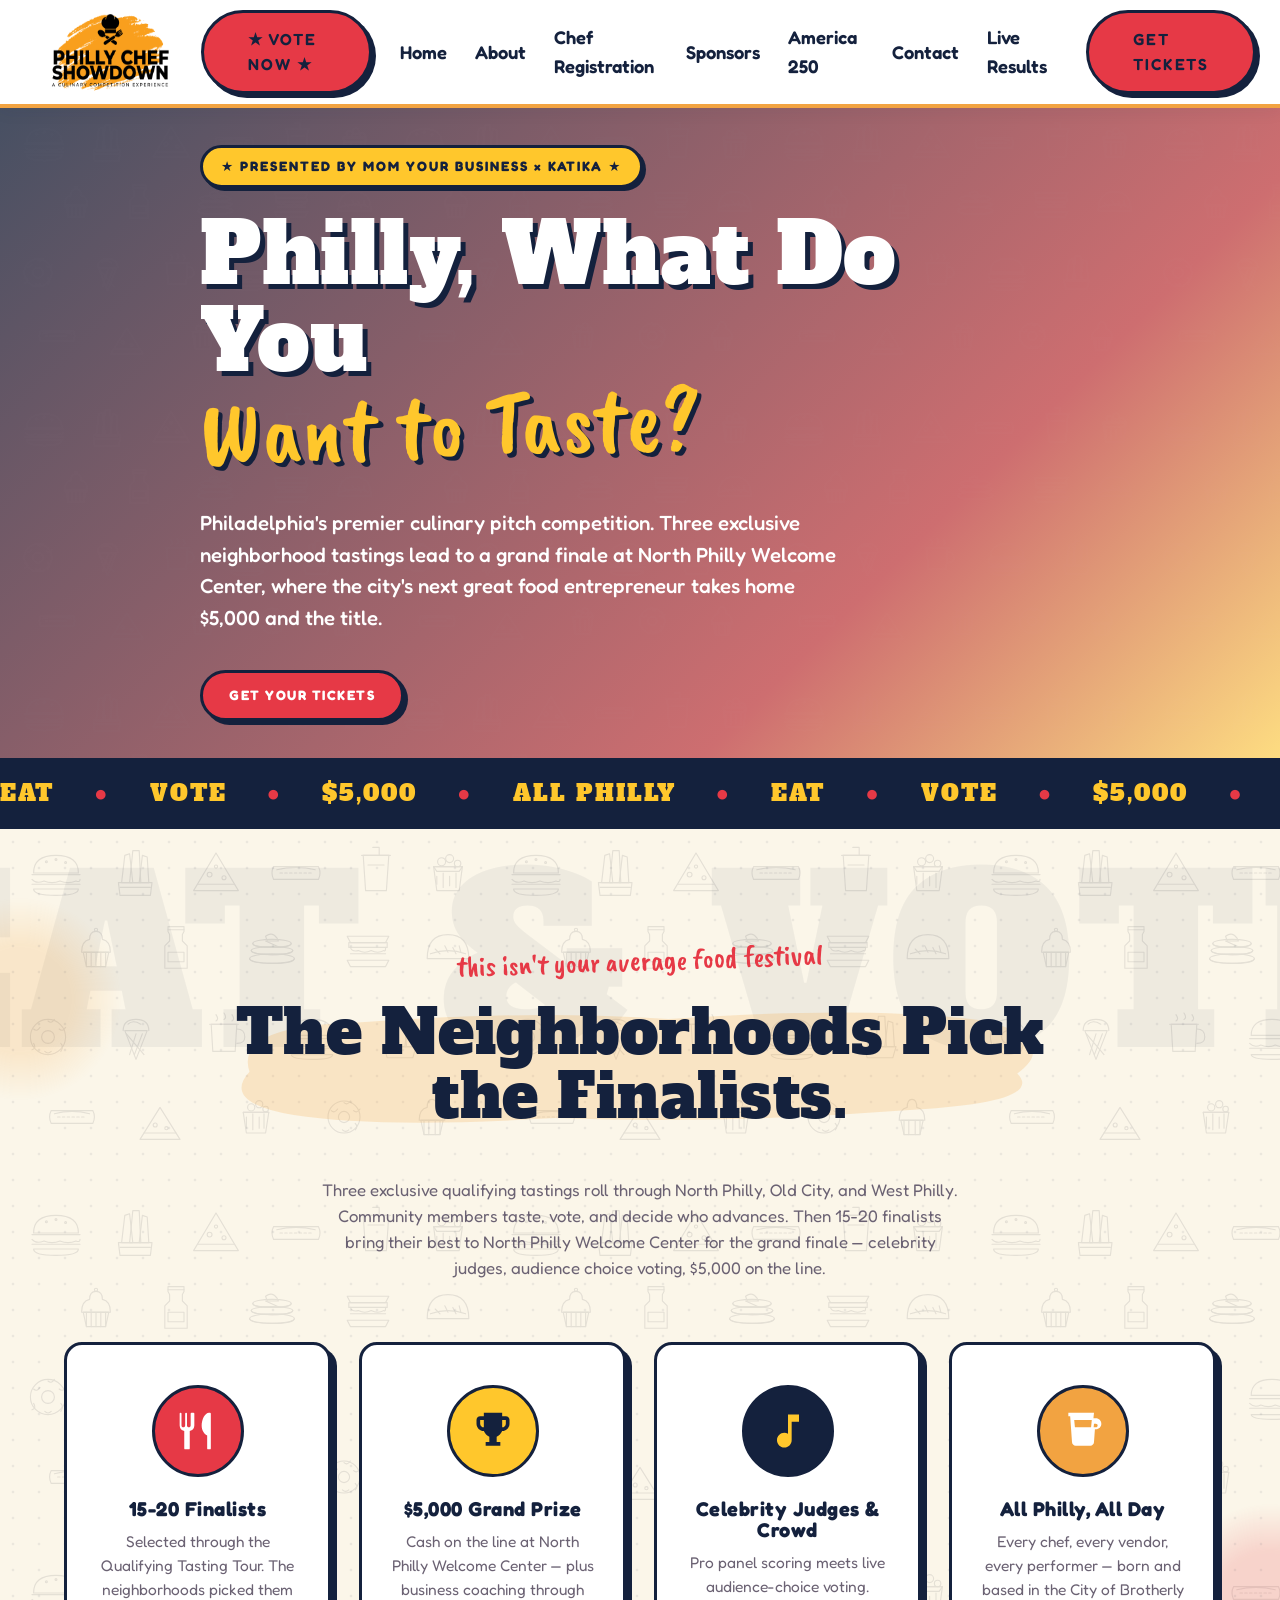
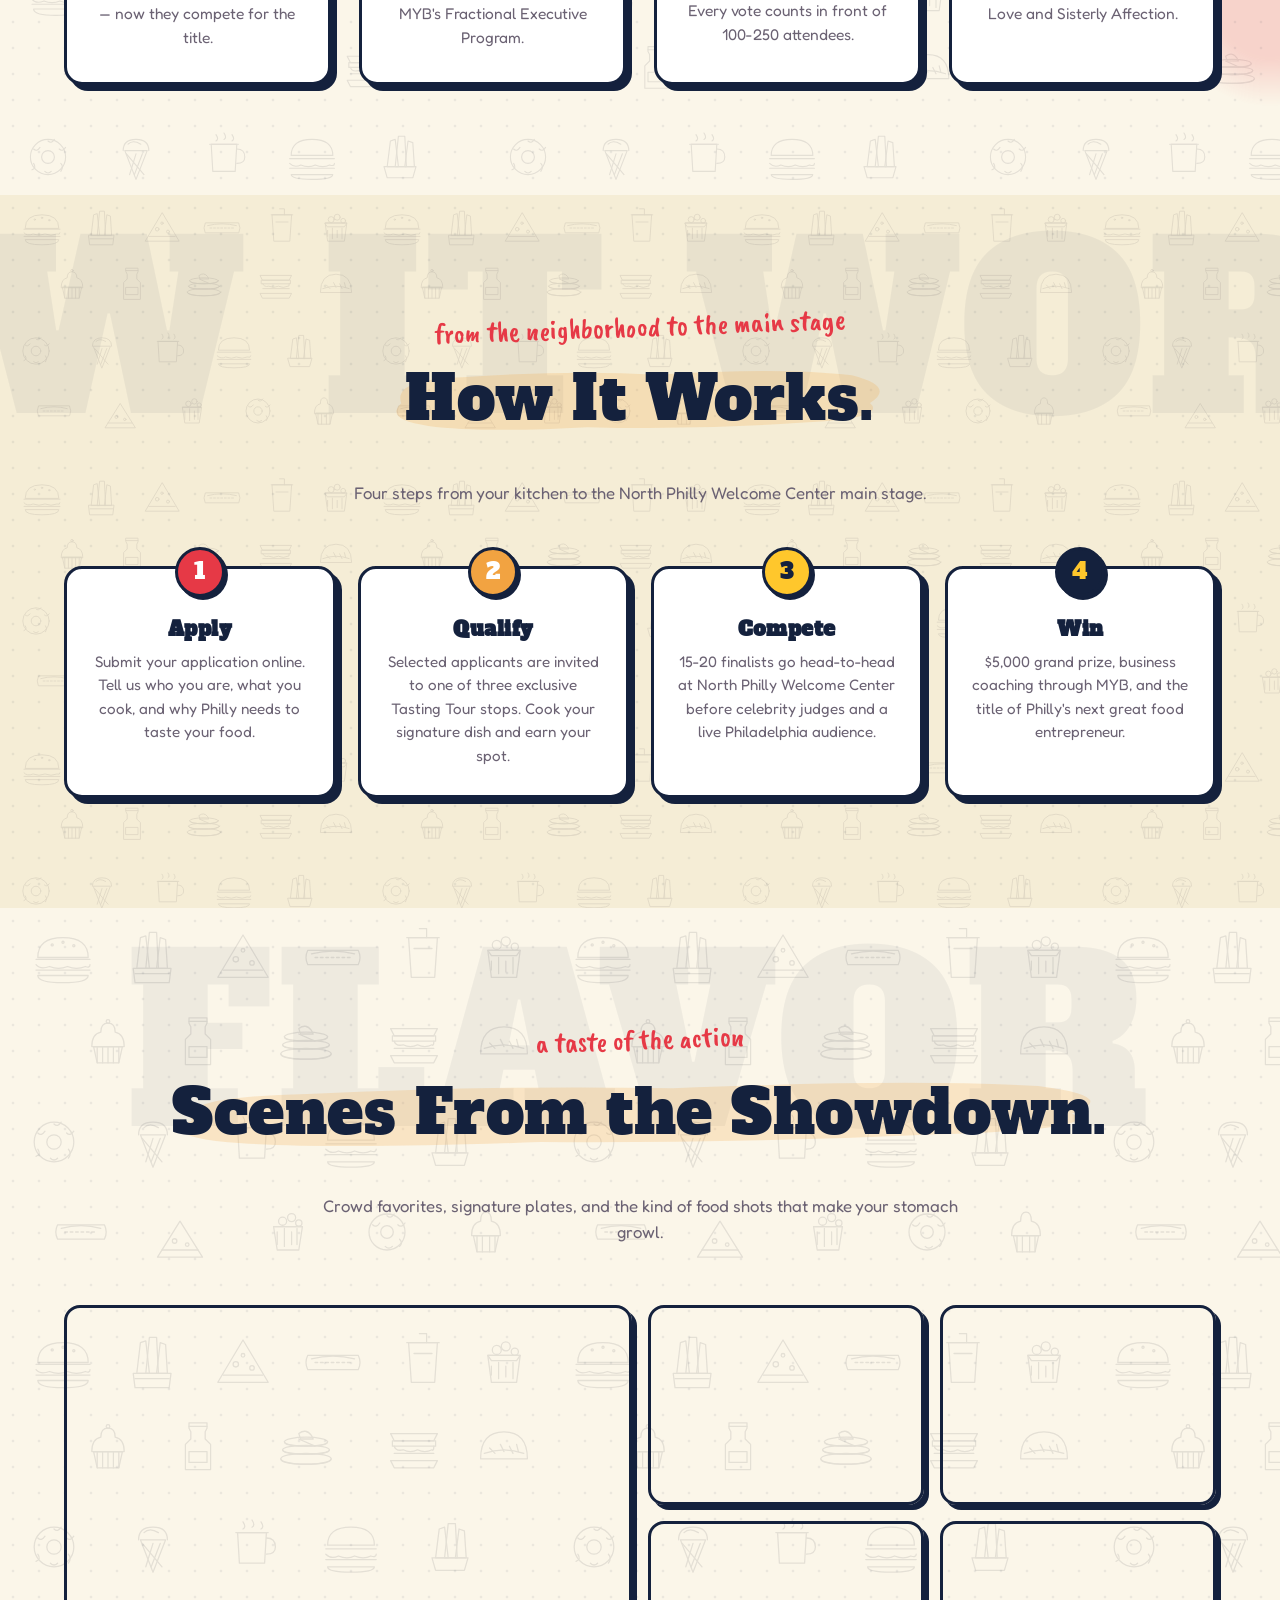
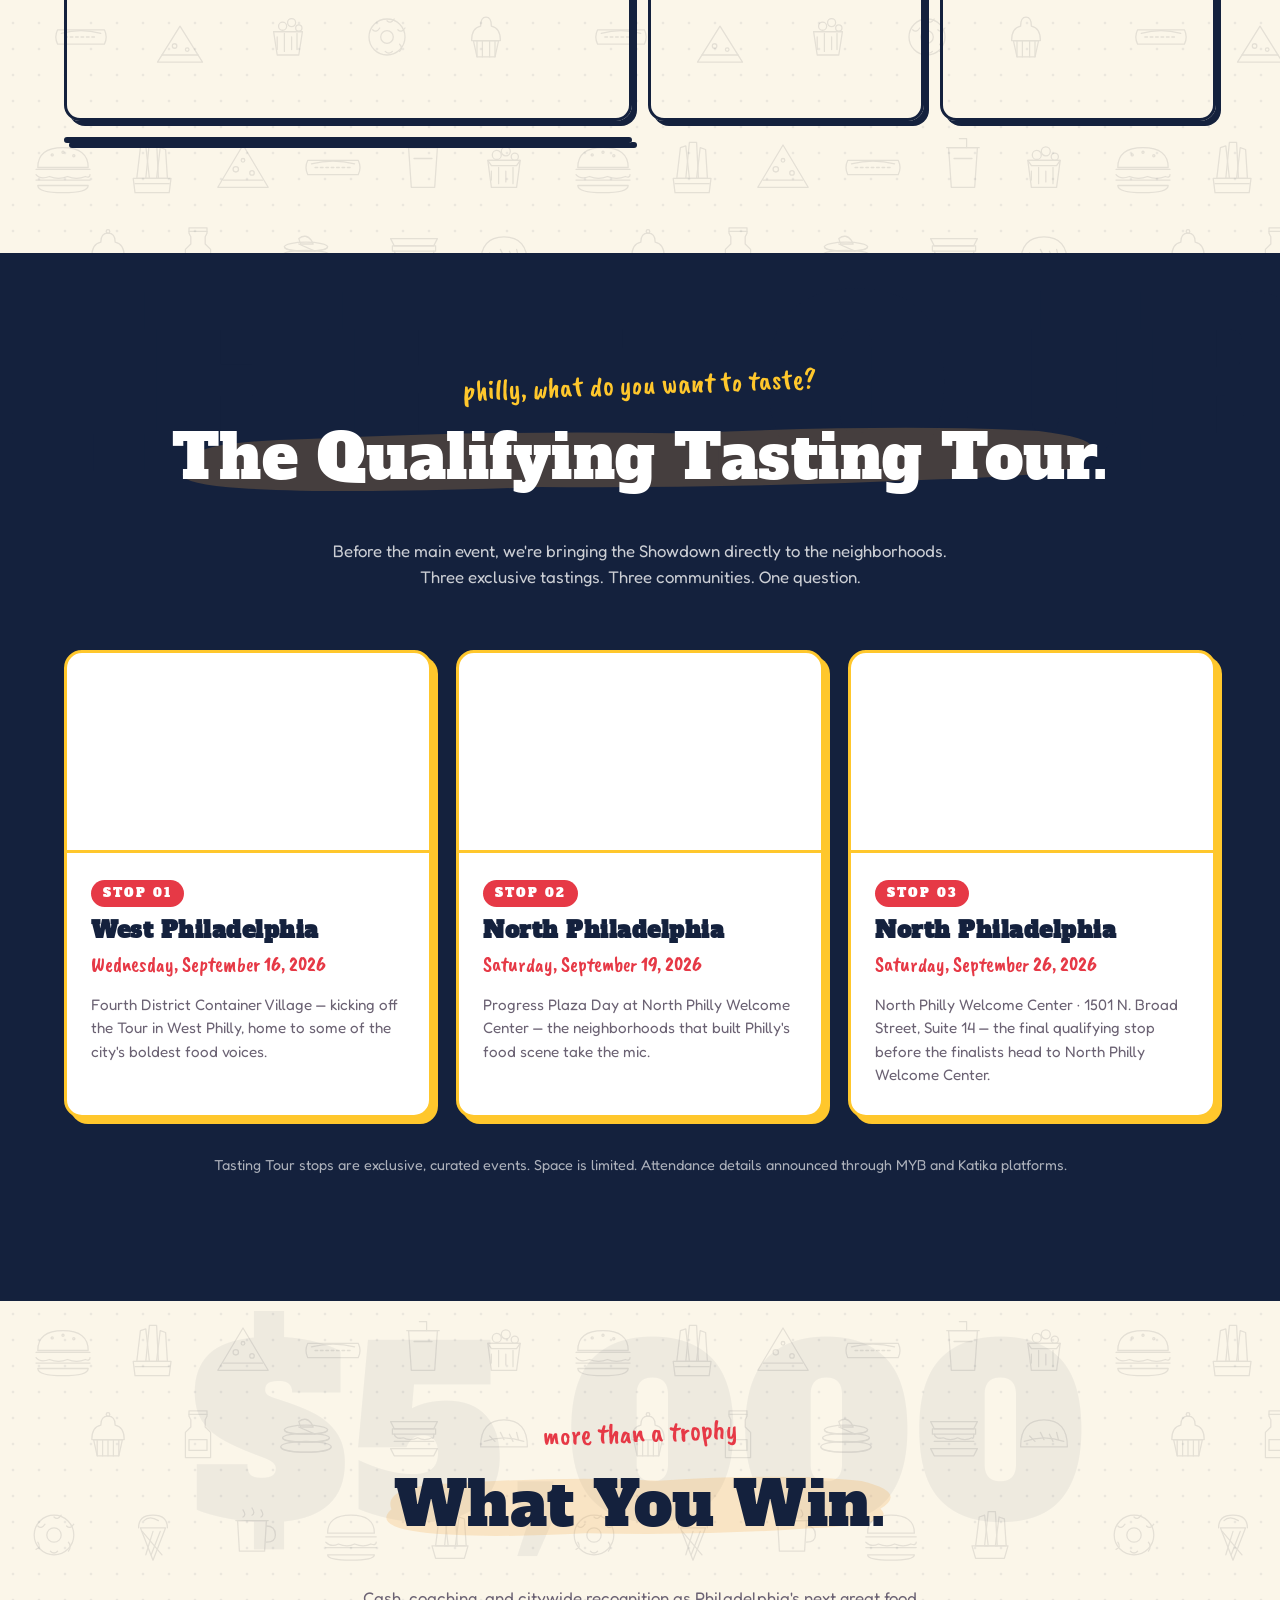
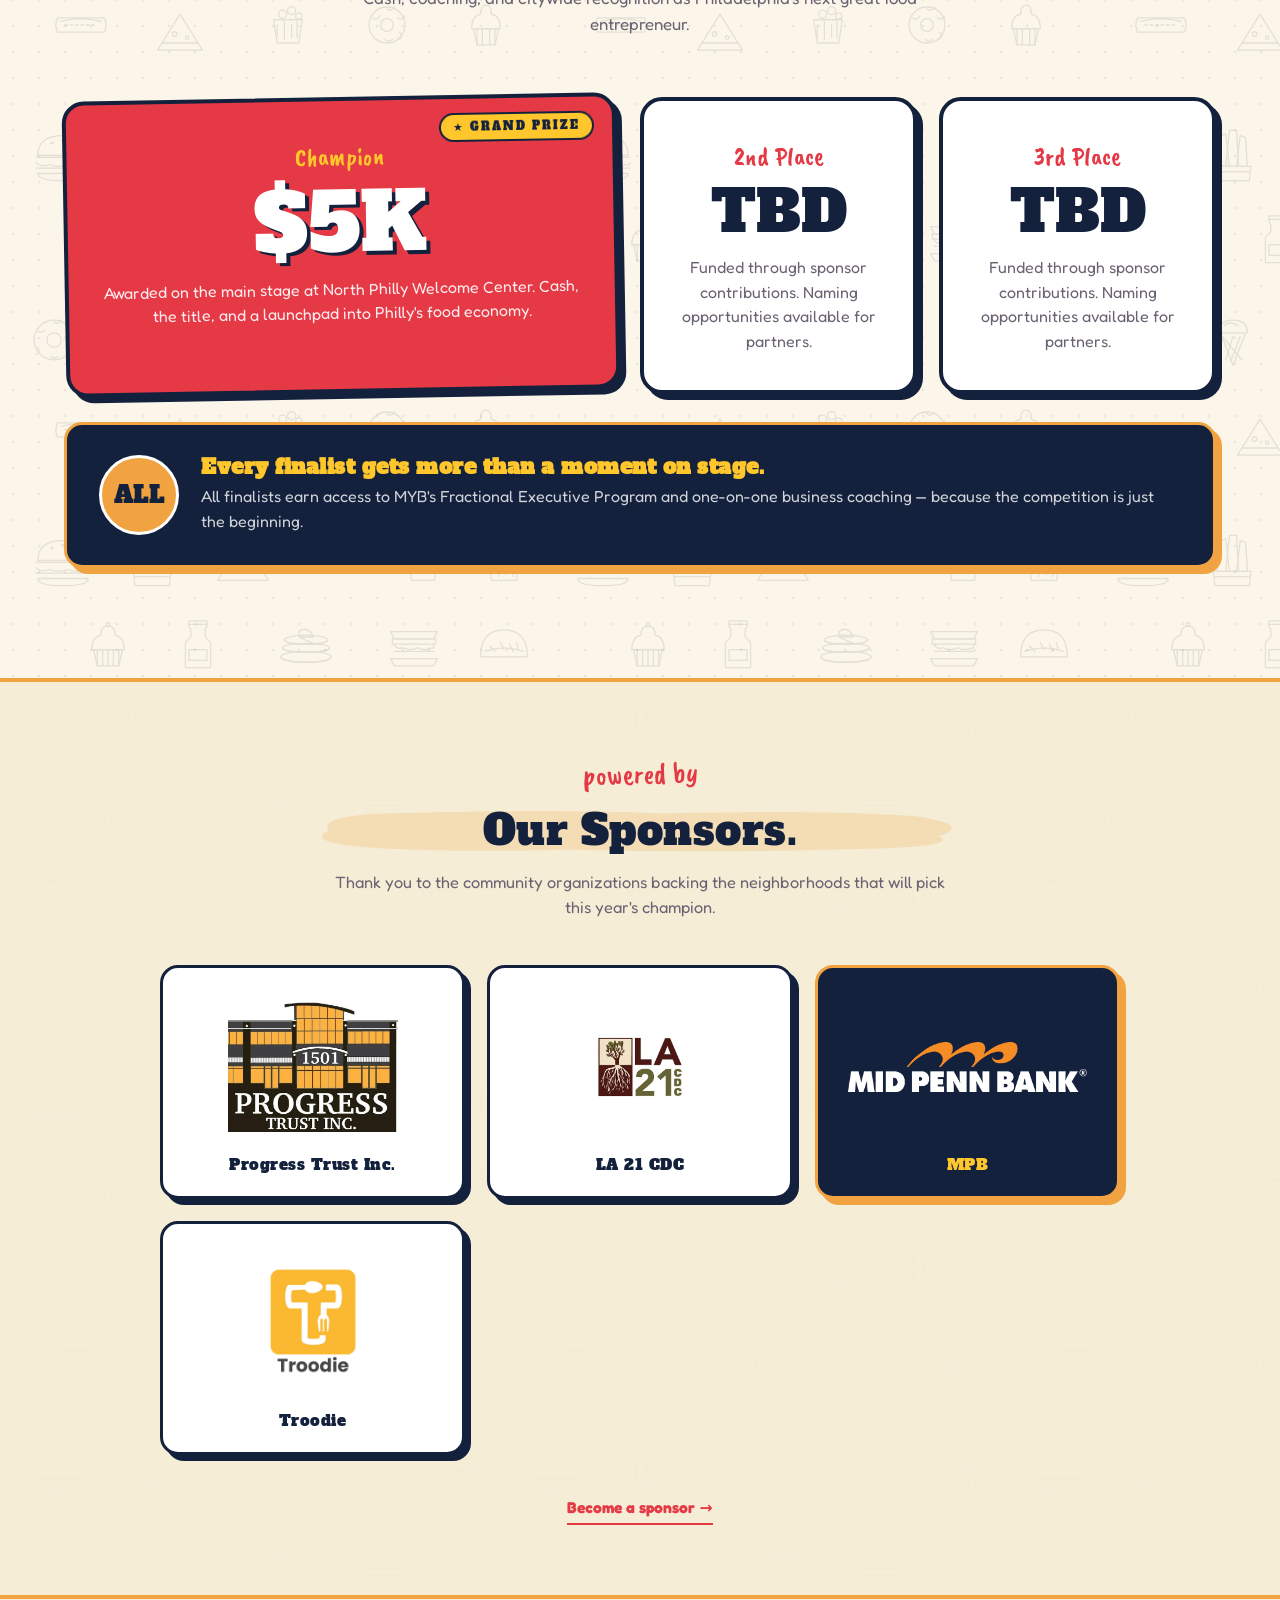
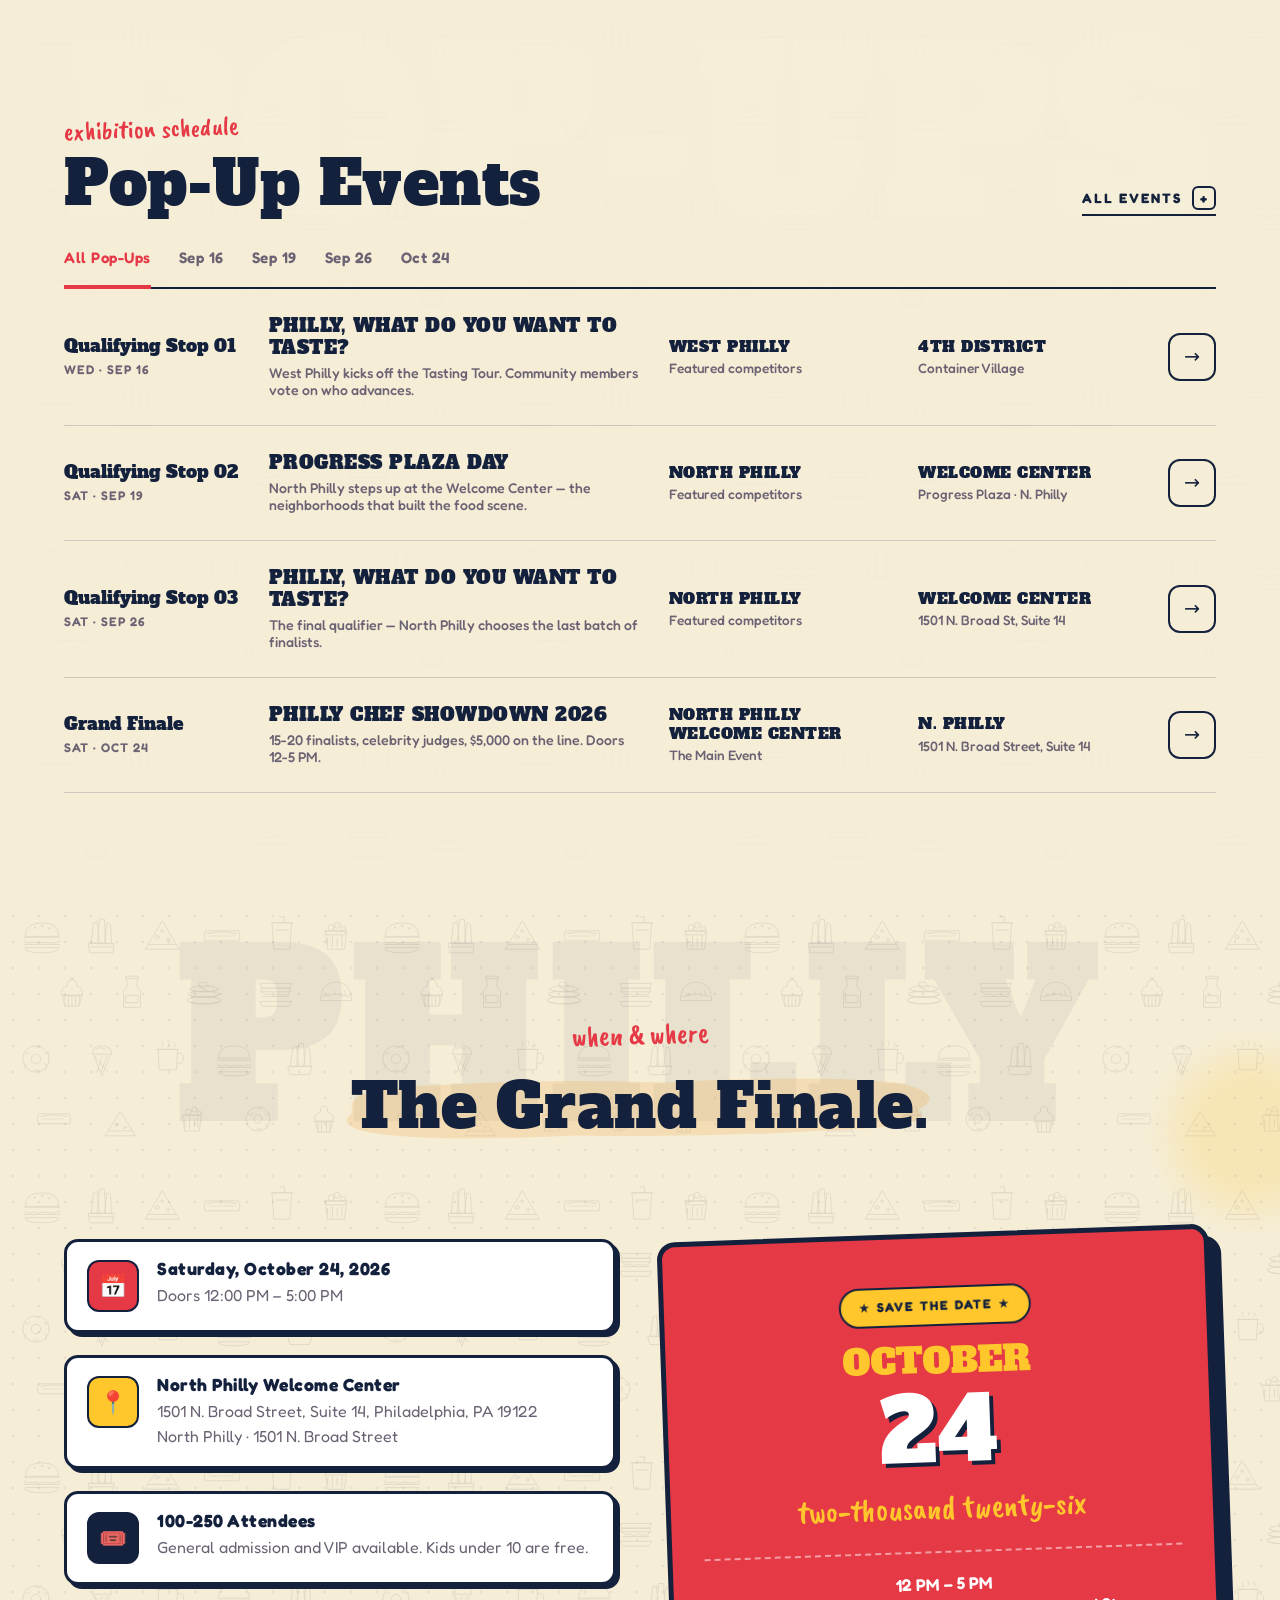
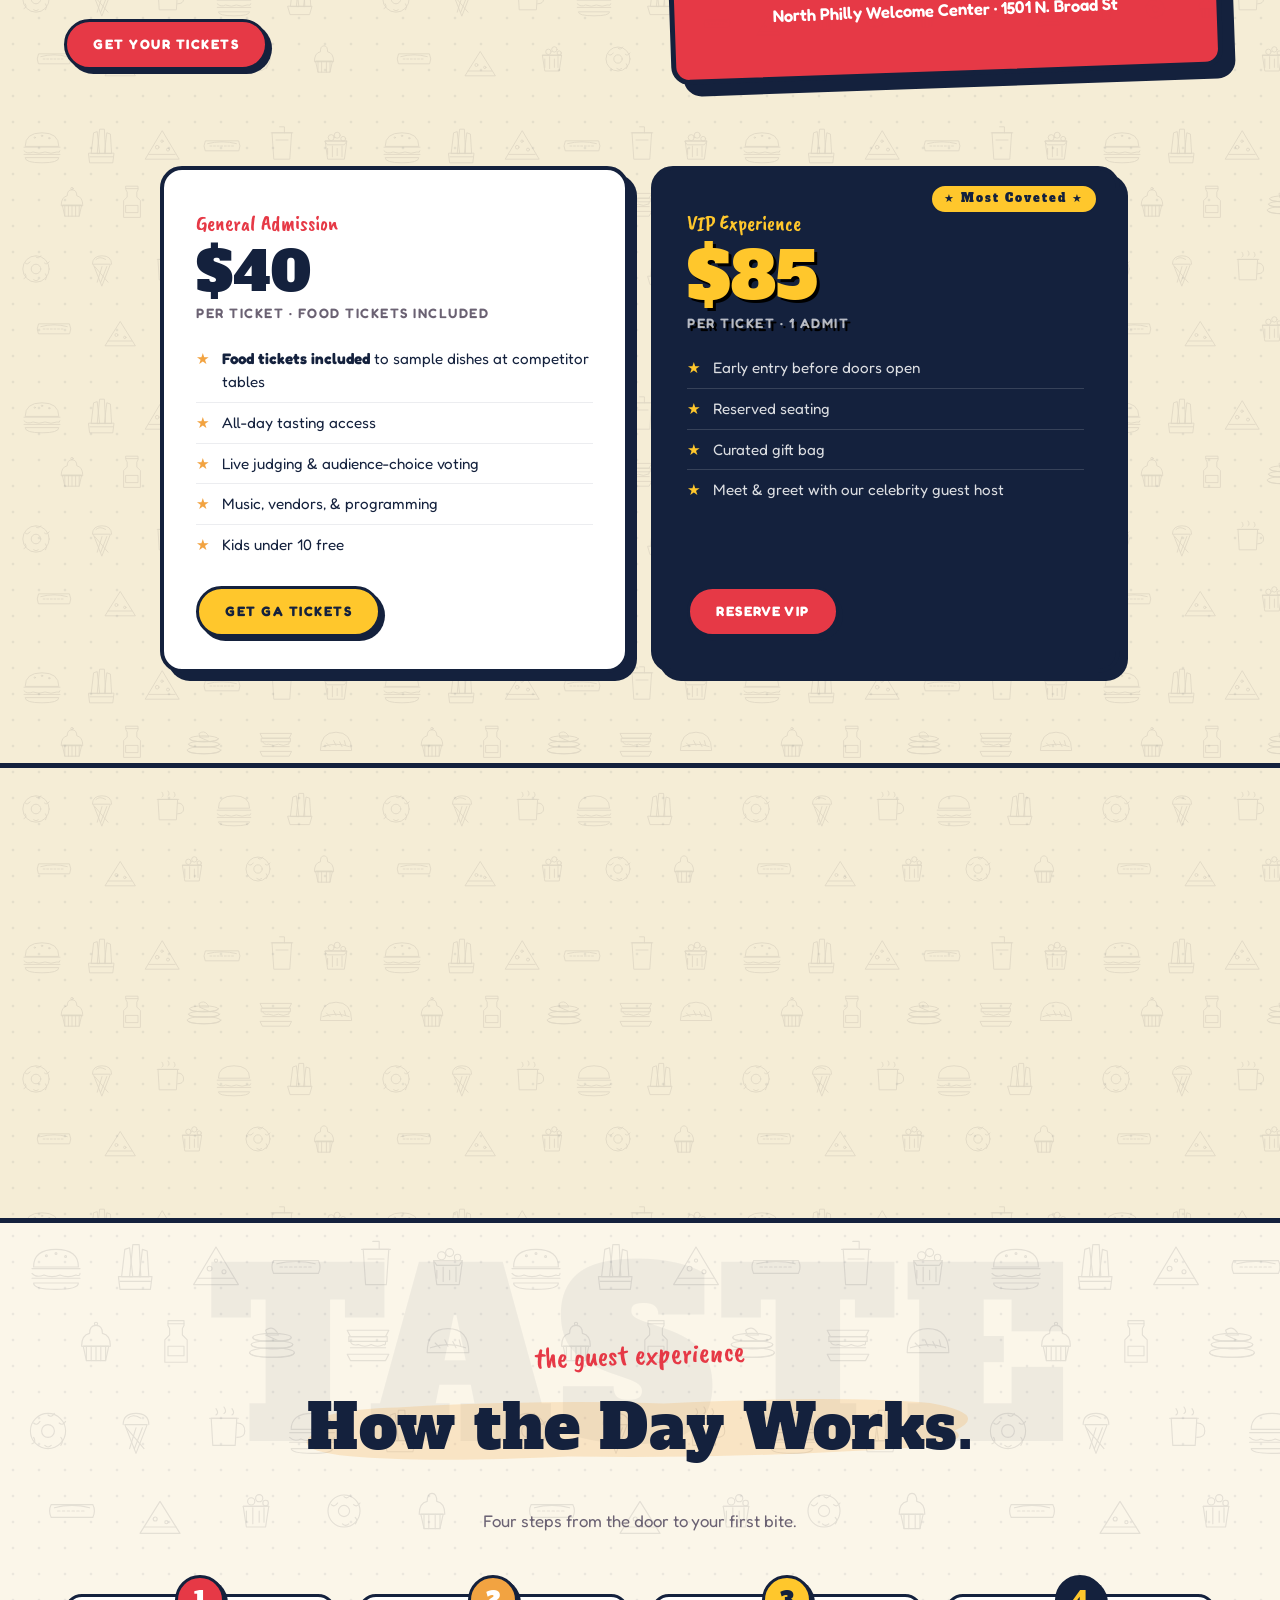
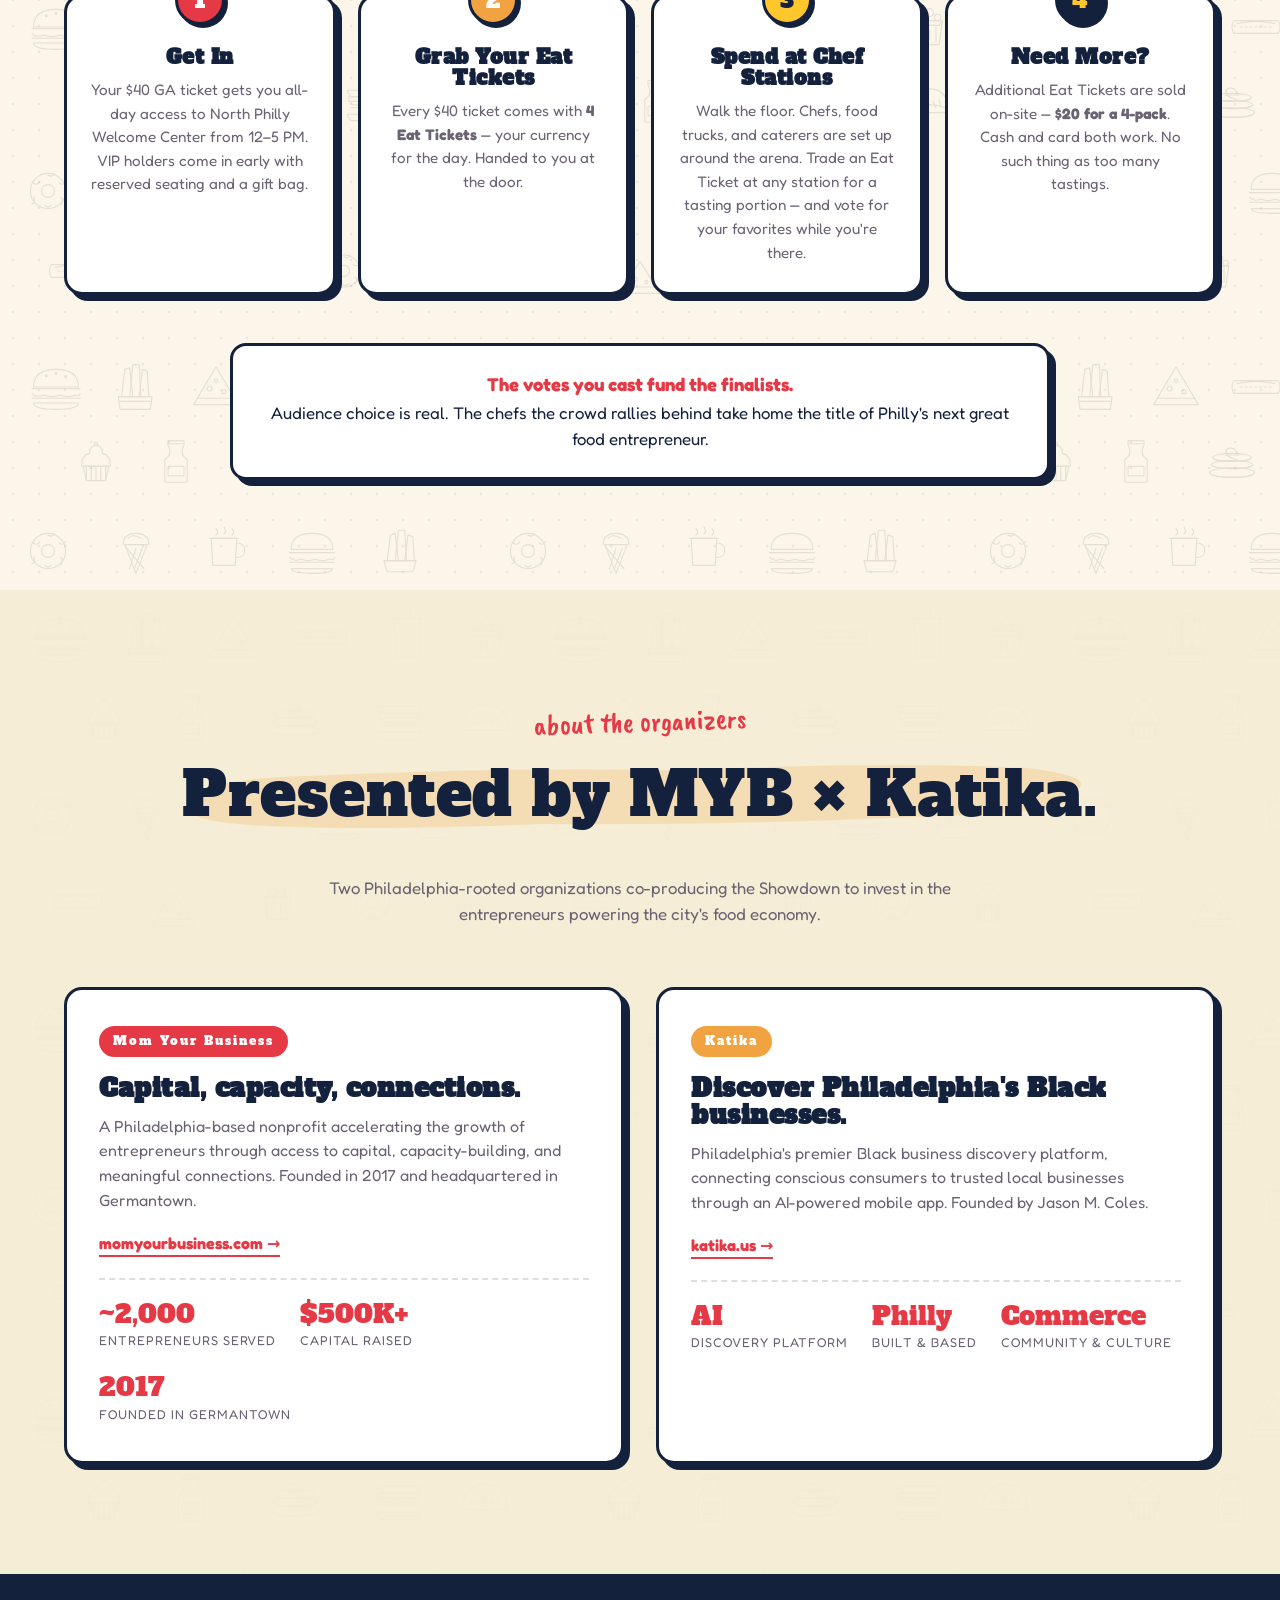
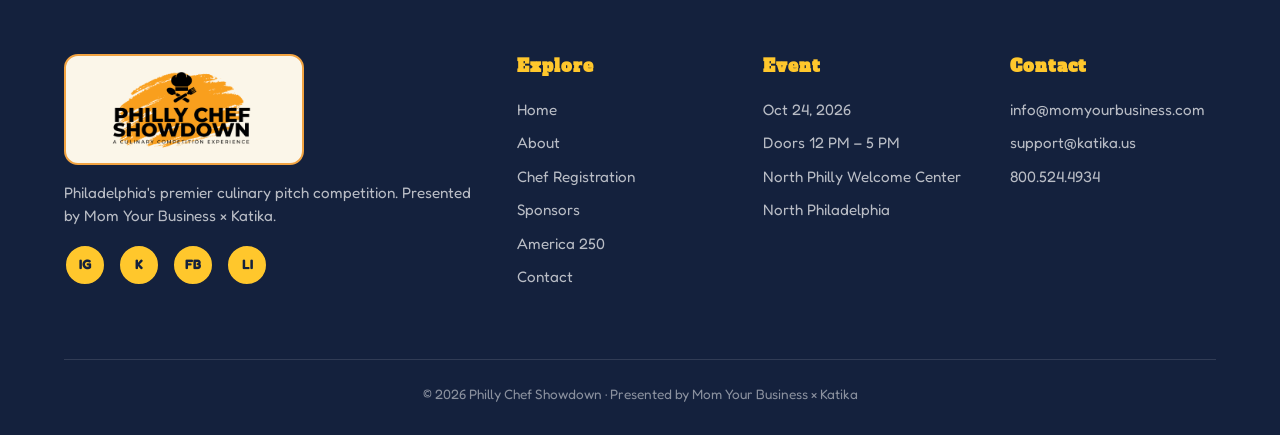
==== commit d23d0575: "live voting: /vote and /results pages for grand finale" ====
--- a/index.html
+++ b/index.html
@@ -57,12 +57,14 @@
     </a>
     <button class="menu-toggle" id="menuBtn" aria-label="Toggle menu" aria-expanded="false">☰</button>
     <ul class="nav-links" id="navLinks">
+      <li><a href="/vote" class="cta" style="background:var(--red);">★ VOTE NOW ★</a></li>
       <li><a href="index.html">Home</a></li>
       <li><a href="about.html">About</a></li>
       <li><a href="apply.html">Chef Registration</a></li>
       <li><a href="sponsors.html">Sponsors</a></li>
       <li><a href="america250.html">America 250</a></li>
       <li><a href="contact.html">Contact</a></li>
+      <li><a href="/results">Live Results</a></li>
       <li><a href="https://www.zeffy.com/en-US/ticketing/philly-chef-showdown" class="cta" target="_blank" rel="noopener">Get Tickets</a></li>
     </ul>
   </div>
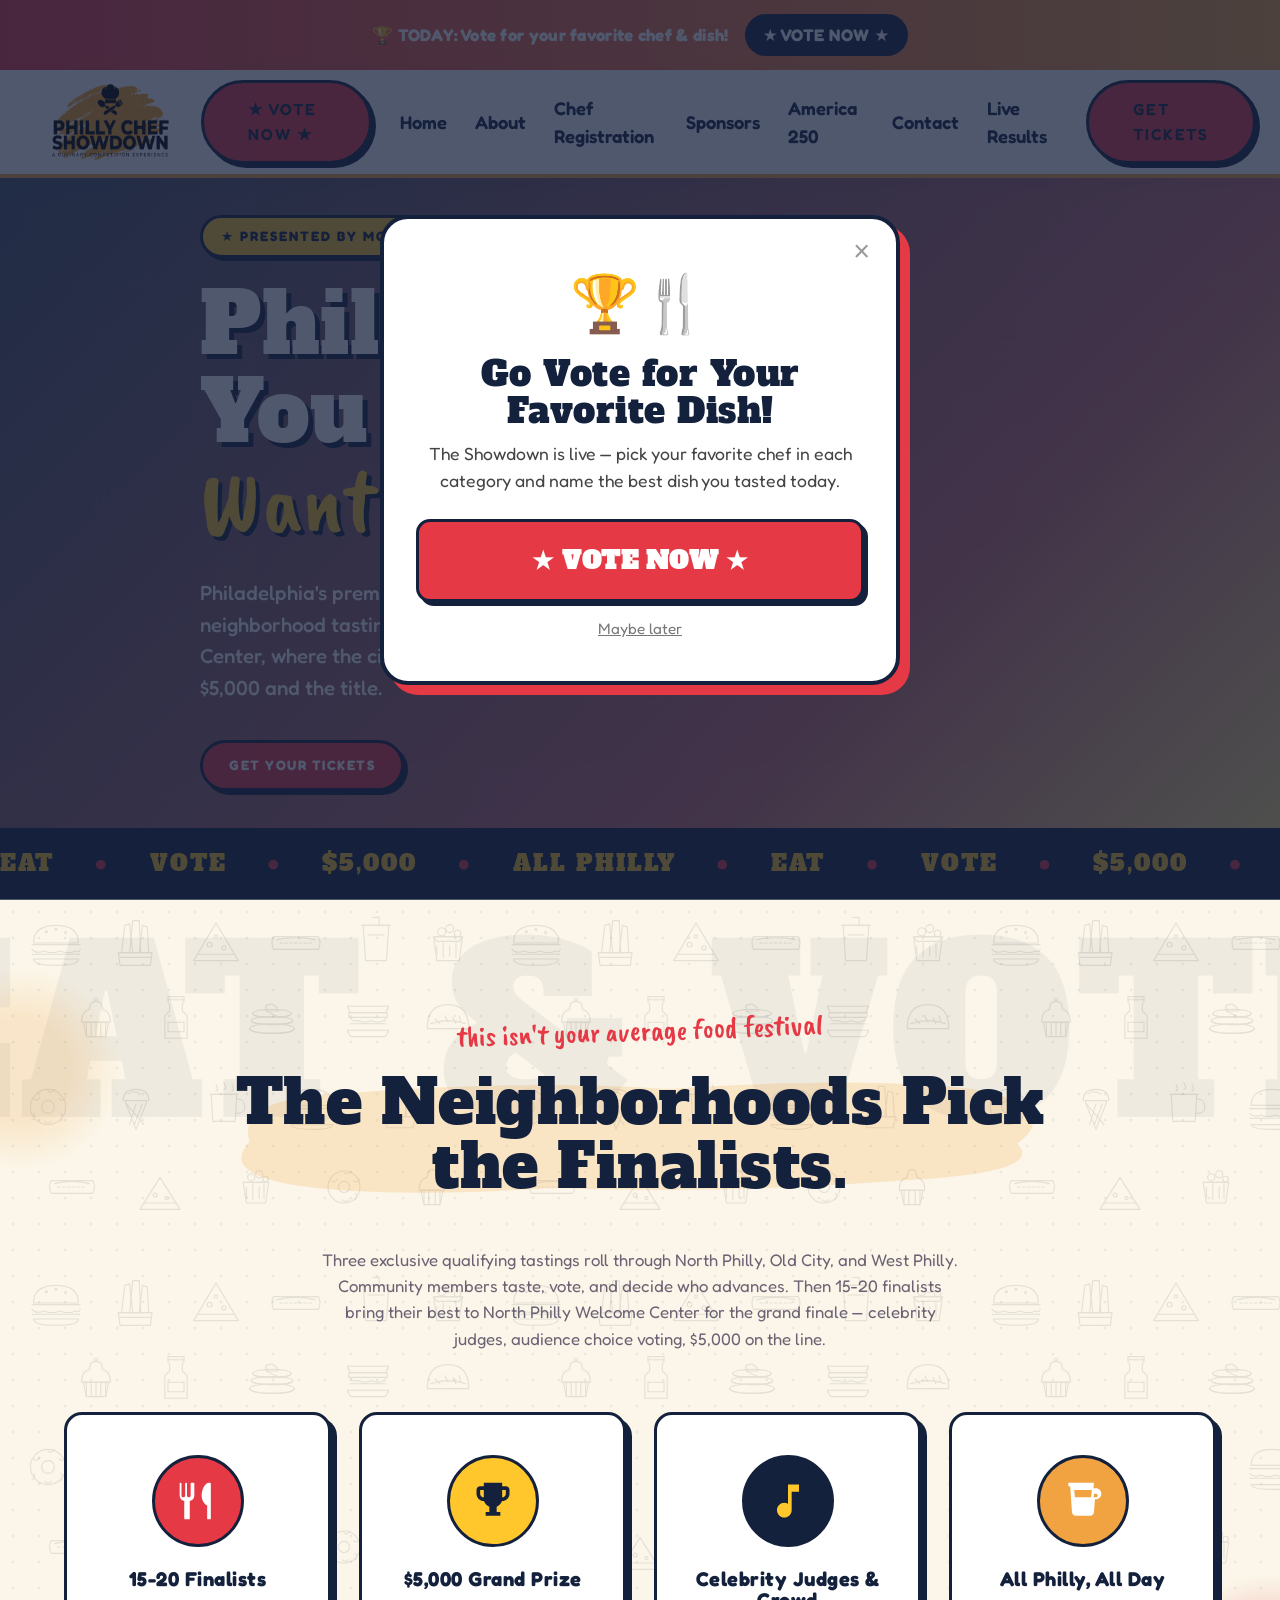
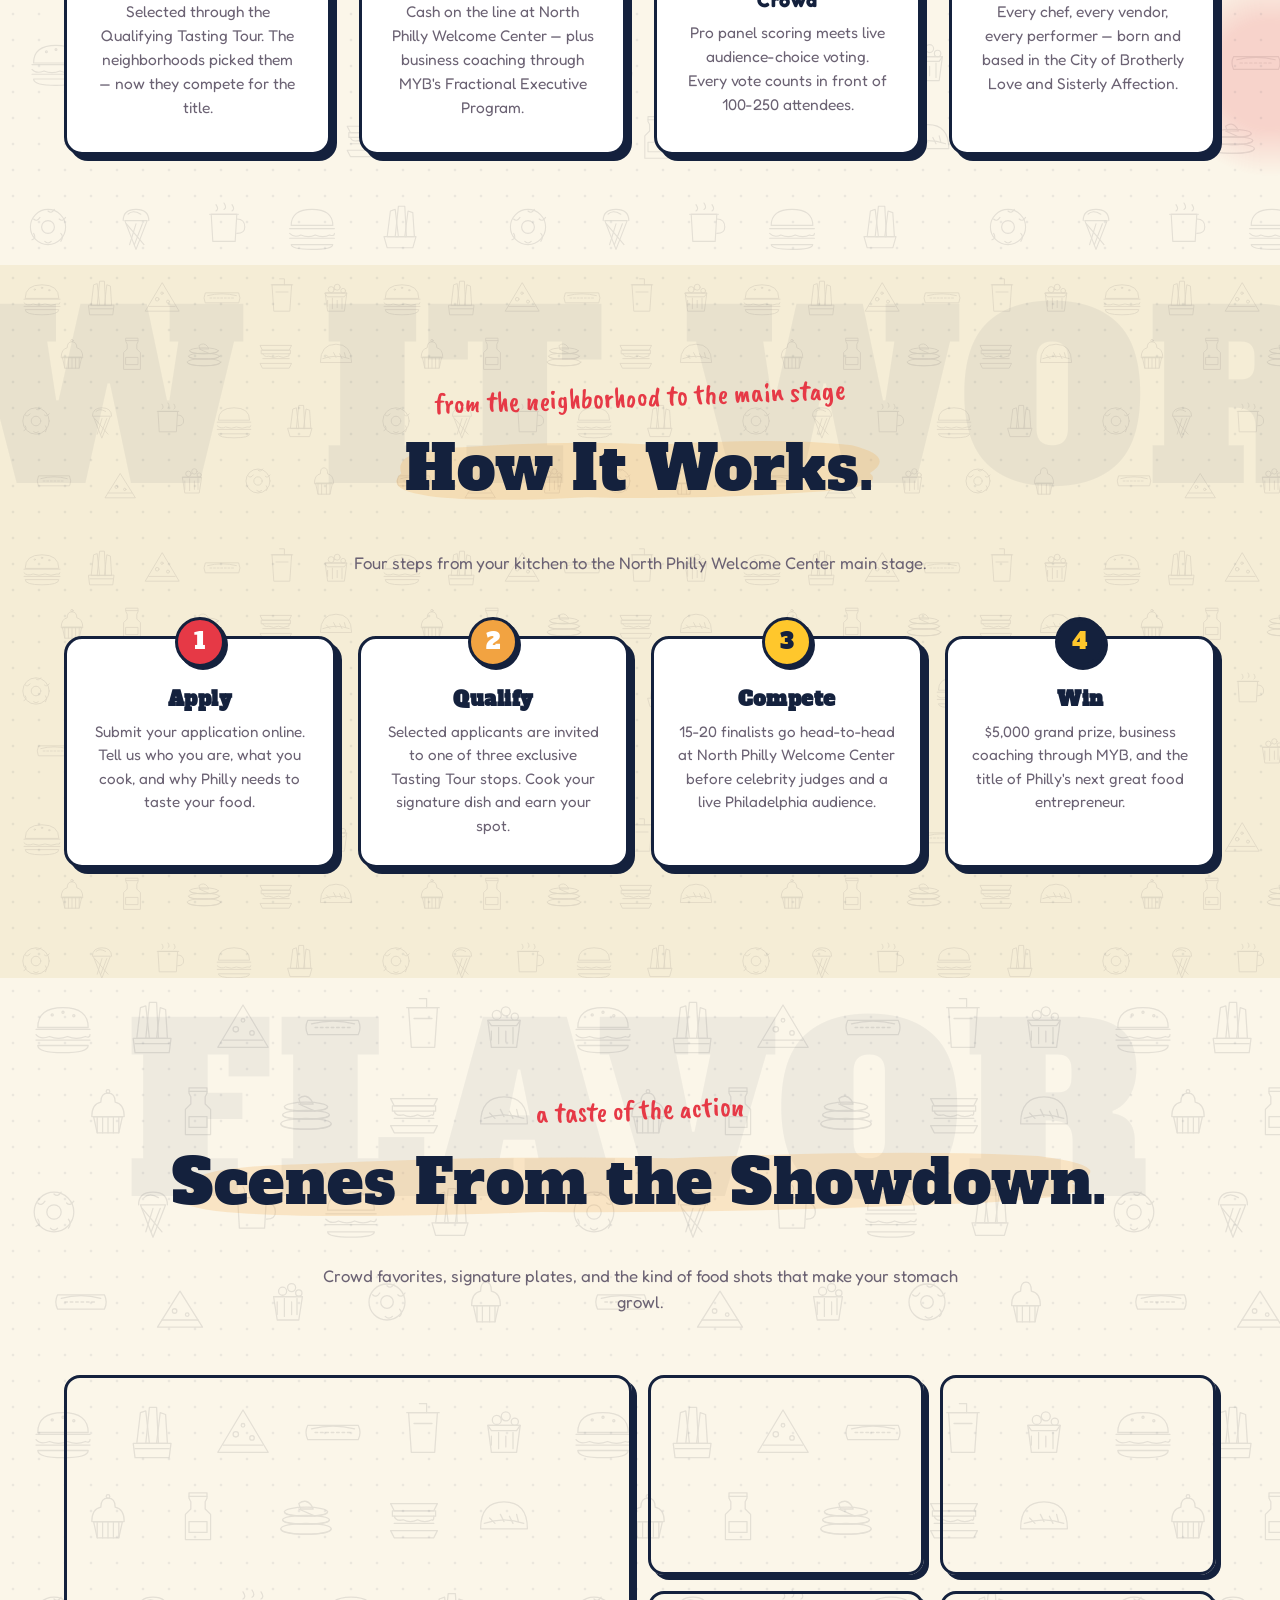
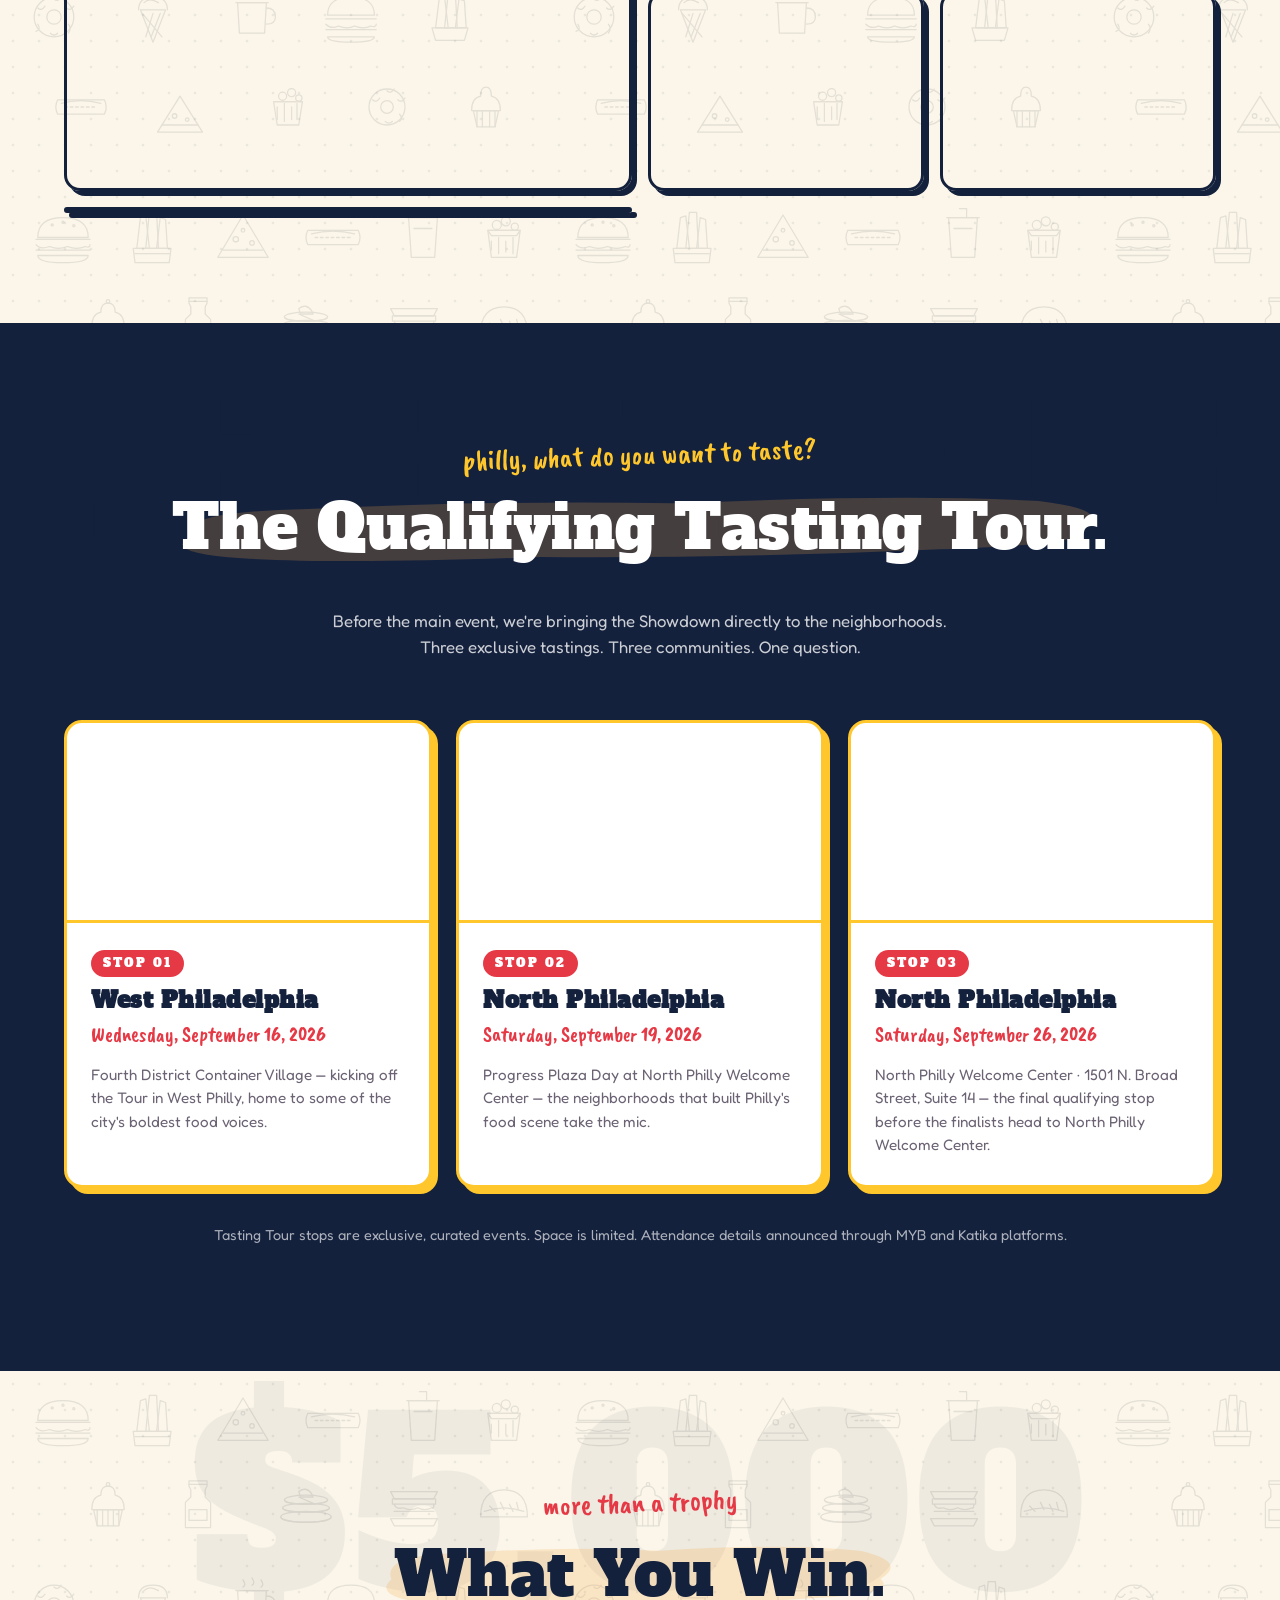
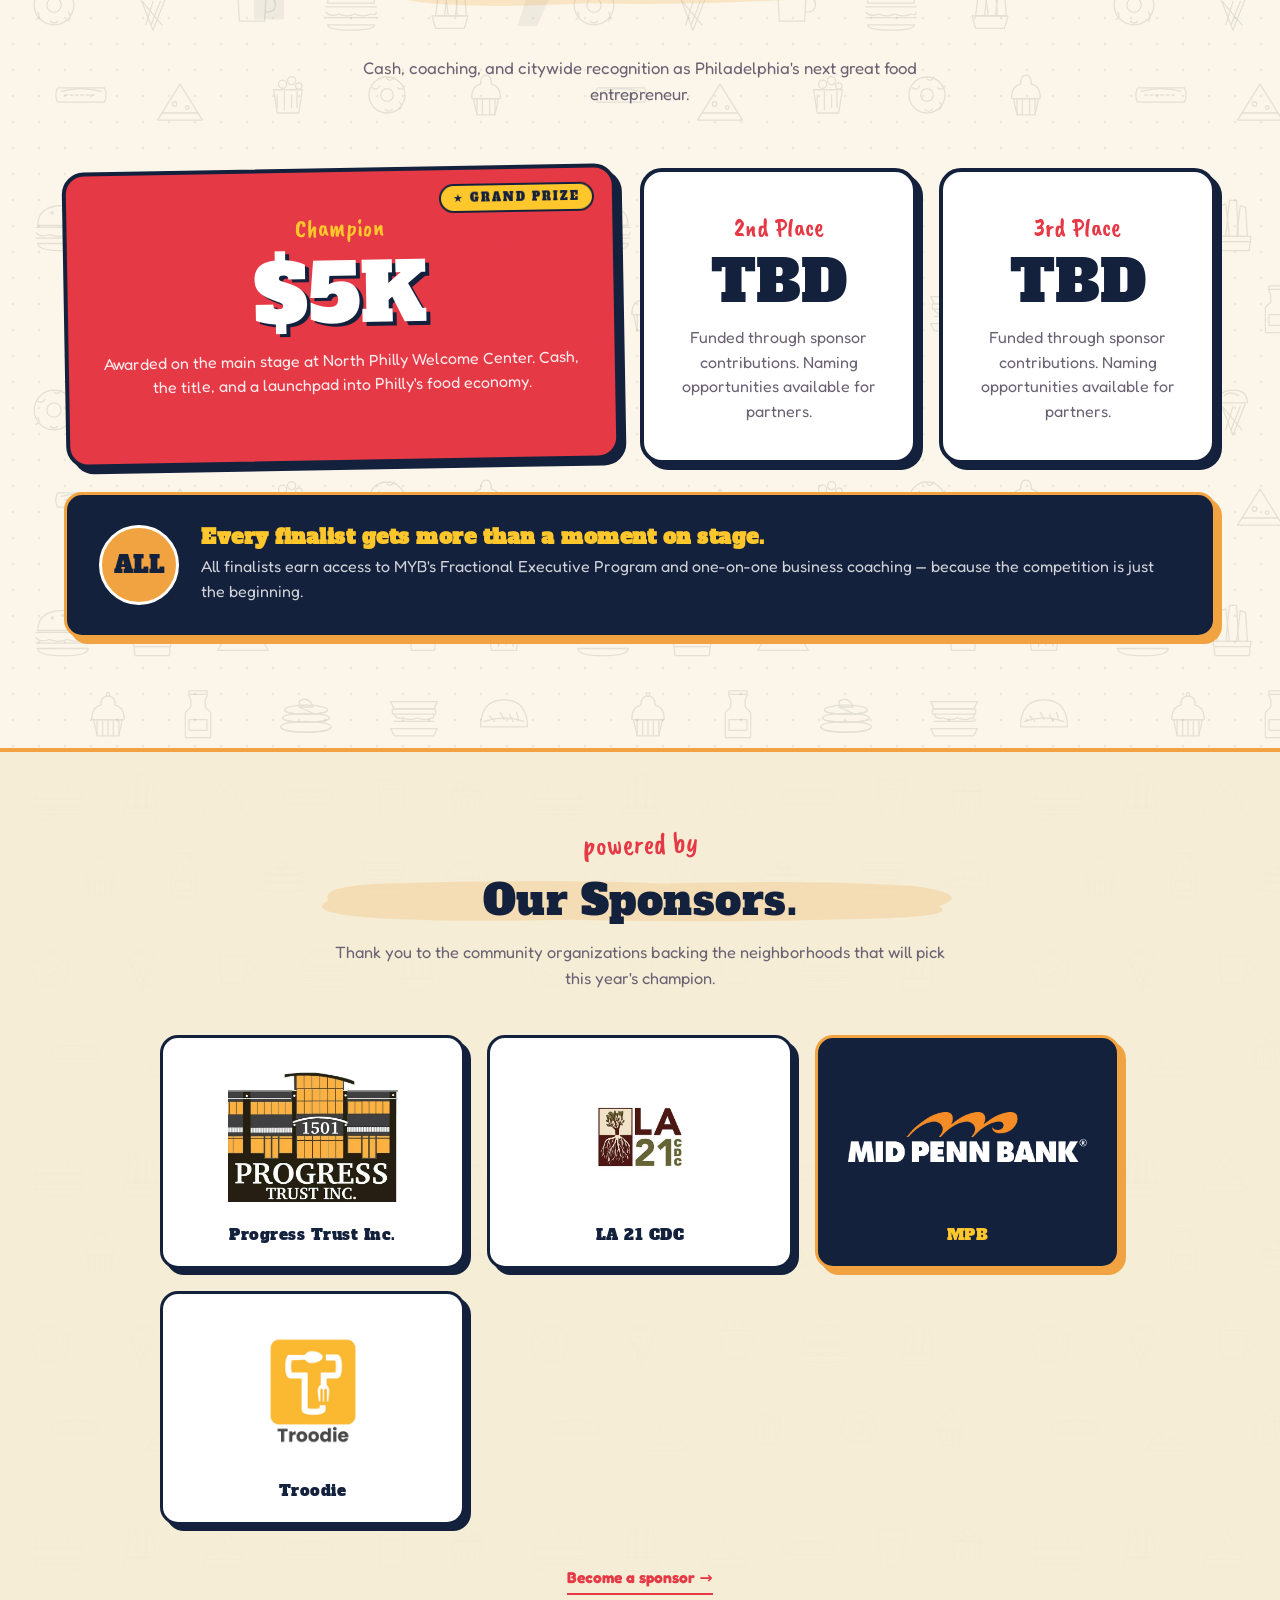
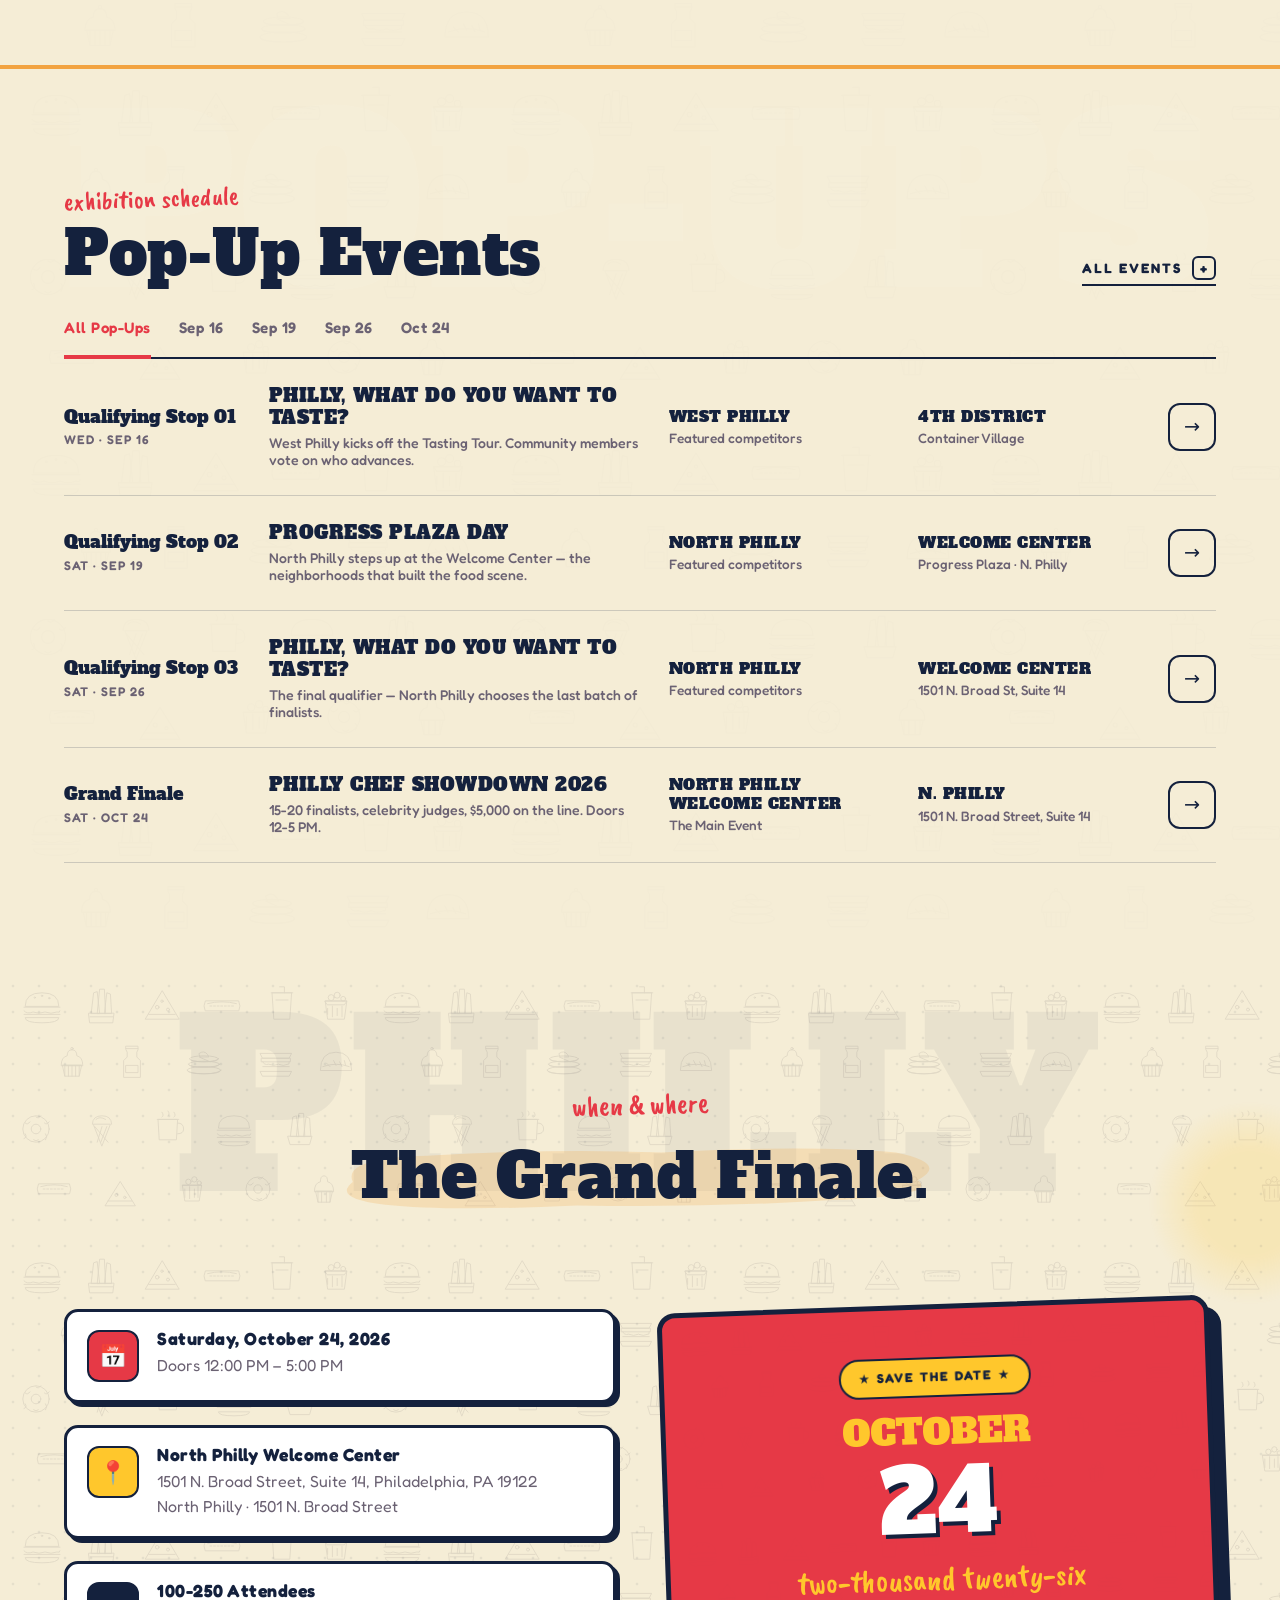
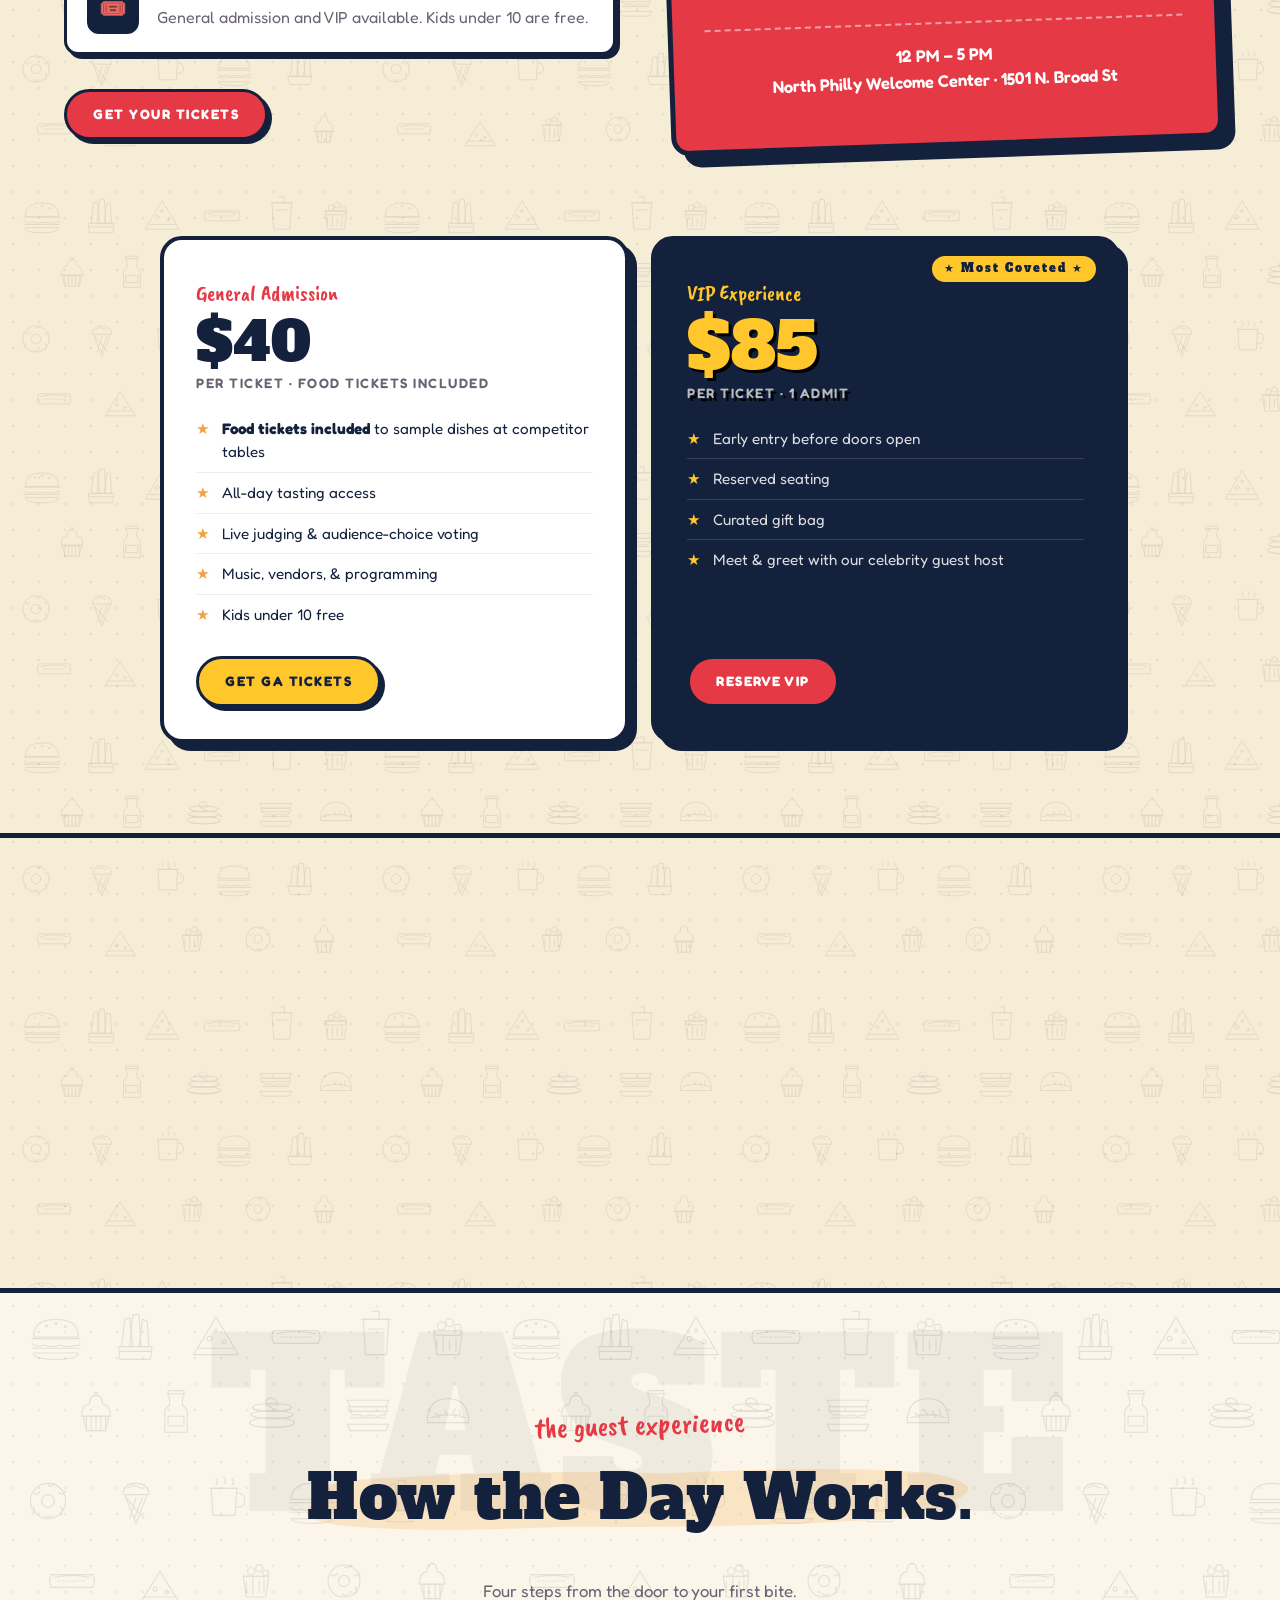
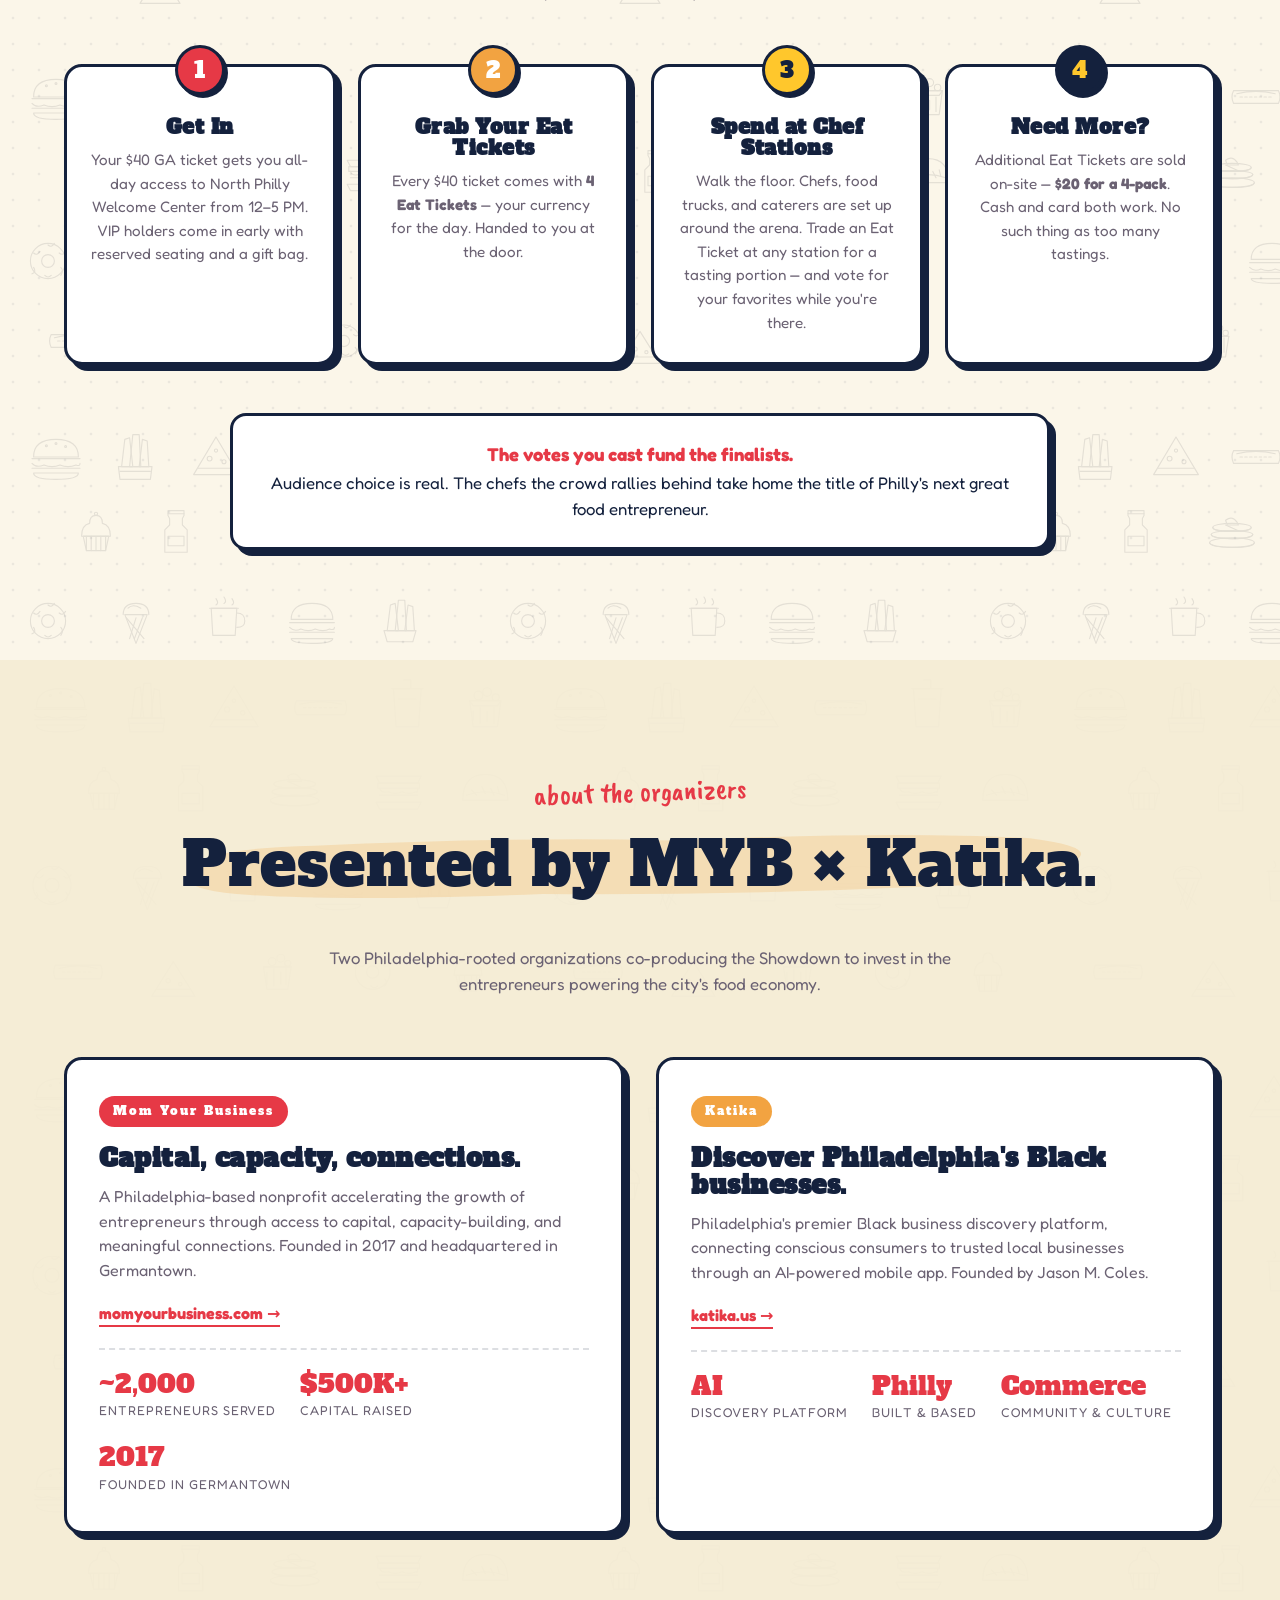
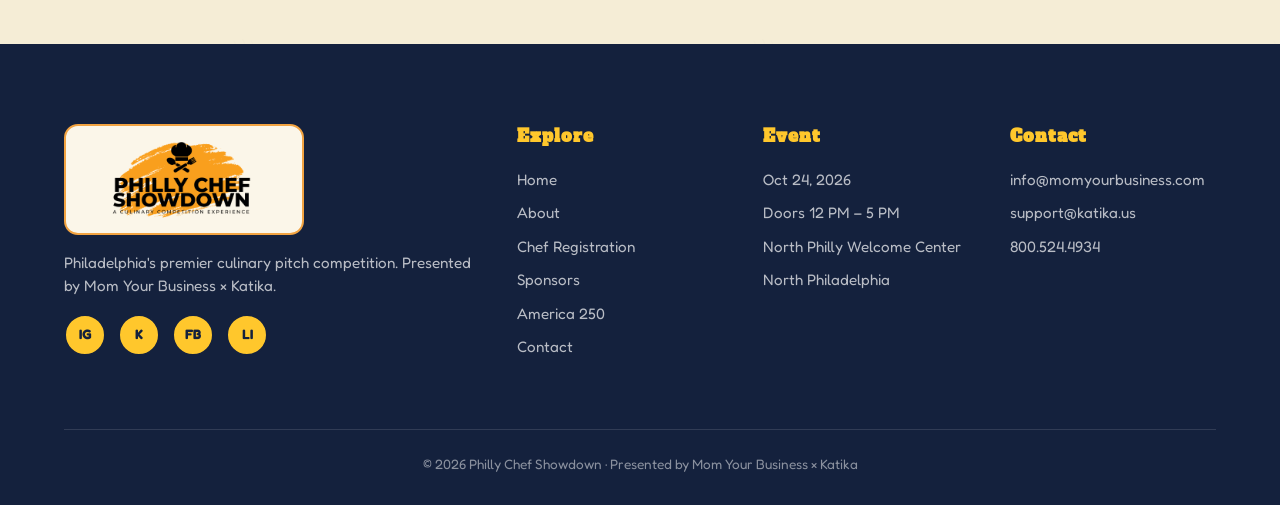
==== commit ea7e9b90: "live voting: /vote and /results pages for grand finale" ====
--- a/index.html
+++ b/index.html
@@ -42,8 +42,50 @@
 </script>
 <!-- End PCS Conversion Tracking -->
 <!-- End Meta Pixel Code -->
+<style>
+  /* Live-vote announcement bar (above nav) */
+  .vote-bar{background:linear-gradient(90deg,var(--red),var(--orange));color:#fff;text-align:center;padding:14px 18px;font-weight:700;font-size:1.05rem;letter-spacing:.3px;}
+  .vote-bar a{color:#fff;background:var(--navy);padding:8px 18px;border-radius:30px;margin-left:12px;text-decoration:none;font-weight:800;letter-spacing:.5px;display:inline-block;}
+  .vote-bar a:hover{transform:scale(1.05);transition:transform .15s;}
+  @media (max-width:640px){
+    .vote-bar{font-size:.95rem;padding:12px;}
+    .vote-bar a{display:block;margin:10px auto 0;max-width:220px;}
+  }
+  /* Vote popup modal */
+  .vote-modal{position:fixed;inset:0;background:rgba(20,33,61,.75);display:none;align-items:center;justify-content:center;z-index:9999;padding:20px;animation:fadeIn .25s ease;}
+  .vote-modal.show{display:flex;}
+  @keyframes fadeIn{from{opacity:0;}to{opacity:1;}}
+  .vote-modal-card{background:#fff;border:4px solid var(--navy);border-radius:28px;padding:40px 32px;max-width:520px;width:100%;text-align:center;box-shadow:10px 10px 0 var(--red);position:relative;animation:pop .35s cubic-bezier(.3,1.5,.5,1);}
+  @keyframes pop{from{transform:scale(.7);opacity:0;}to{transform:scale(1);opacity:1;}}
+  .vote-modal-card .close{position:absolute;top:14px;right:16px;background:transparent;border:none;font-size:1.8rem;color:#999;cursor:pointer;line-height:1;padding:4px 10px;}
+  .vote-modal-card .close:hover{color:var(--red);}
+  .vote-modal-card .em{font-size:3.5rem;margin:0 0 10px;}
+  .vote-modal-card h2{font-family:'Alfa Slab One',sans-serif;color:var(--navy);font-size:2.2rem;margin:0 0 10px;line-height:1.05;}
+  .vote-modal-card .sub{color:#444;font-size:1.1rem;margin:0 0 24px;}
+  .vote-modal-card .cta{display:block;background:var(--red);color:#fff;padding:20px;border-radius:14px;font-family:'Alfa Slab One',sans-serif;font-size:1.5rem;text-decoration:none;letter-spacing:.5px;box-shadow:4px 4px 0 var(--navy);transition:transform .1s;}
+  .vote-modal-card .cta:hover{transform:translate(-2px,-2px);box-shadow:6px 6px 0 var(--navy);}
+  .vote-modal-card .later{display:inline-block;margin-top:16px;color:#777;text-decoration:underline;background:none;border:none;cursor:pointer;font-size:.95rem;font-family:inherit;}
+</style>
 </head>
 <body>
+
+<!-- ====== LIVE VOTE BAR ====== -->
+<div class="vote-bar" id="voteBar">
+  🏆 TODAY: Vote for your favorite chef &amp; dish!
+  <a href="/vote">★ VOTE NOW ★</a>
+</div>
+
+<!-- ====== VOTE POPUP MODAL ====== -->
+<div class="vote-modal" id="voteModal" role="dialog" aria-labelledby="vmTitle">
+  <div class="vote-modal-card">
+    <button class="close" id="vmClose" aria-label="Close">×</button>
+    <div class="em">🏆🍴</div>
+    <h2 id="vmTitle">Go Vote for Your Favorite Dish!</h2>
+    <p class="sub">The Showdown is live — pick your favorite chef in each category and name the best dish you tasted today.</p>
+    <a href="/vote" class="cta">★ VOTE NOW ★</a>
+    <button class="later" id="vmLater">Maybe later</button>
+  </div>
+</div>
 
 <!-- ====== NAV ====== -->
 <nav class="nav">
@@ -564,6 +606,19 @@
 </footer>
 
 <script>
+  // Vote popup: show on load unless already voted or dismissed this session
+  (function(){
+    var modal=document.getElementById('voteModal');
+    var voted=false;
+    try{ voted = localStorage.getItem('pcs_voted')==='1' || sessionStorage.getItem('pcs_vote_dismissed')==='1'; }catch(e){}
+    if(document.cookie.split(';').some(function(c){return c.trim().startsWith('pcs_voted=1');})) voted=true;
+    if(!voted){ setTimeout(function(){ modal.classList.add('show'); }, 1200); }
+    function hide(){ modal.classList.remove('show'); try{sessionStorage.setItem('pcs_vote_dismissed','1');}catch(e){} }
+    document.getElementById('vmClose').addEventListener('click', hide);
+    document.getElementById('vmLater').addEventListener('click', hide);
+    modal.addEventListener('click', function(e){ if(e.target===modal) hide(); });
+  })();
+
   const btn = document.getElementById('menuBtn');
   const links = document.getElementById('navLinks');
   btn.addEventListener('click', () => {
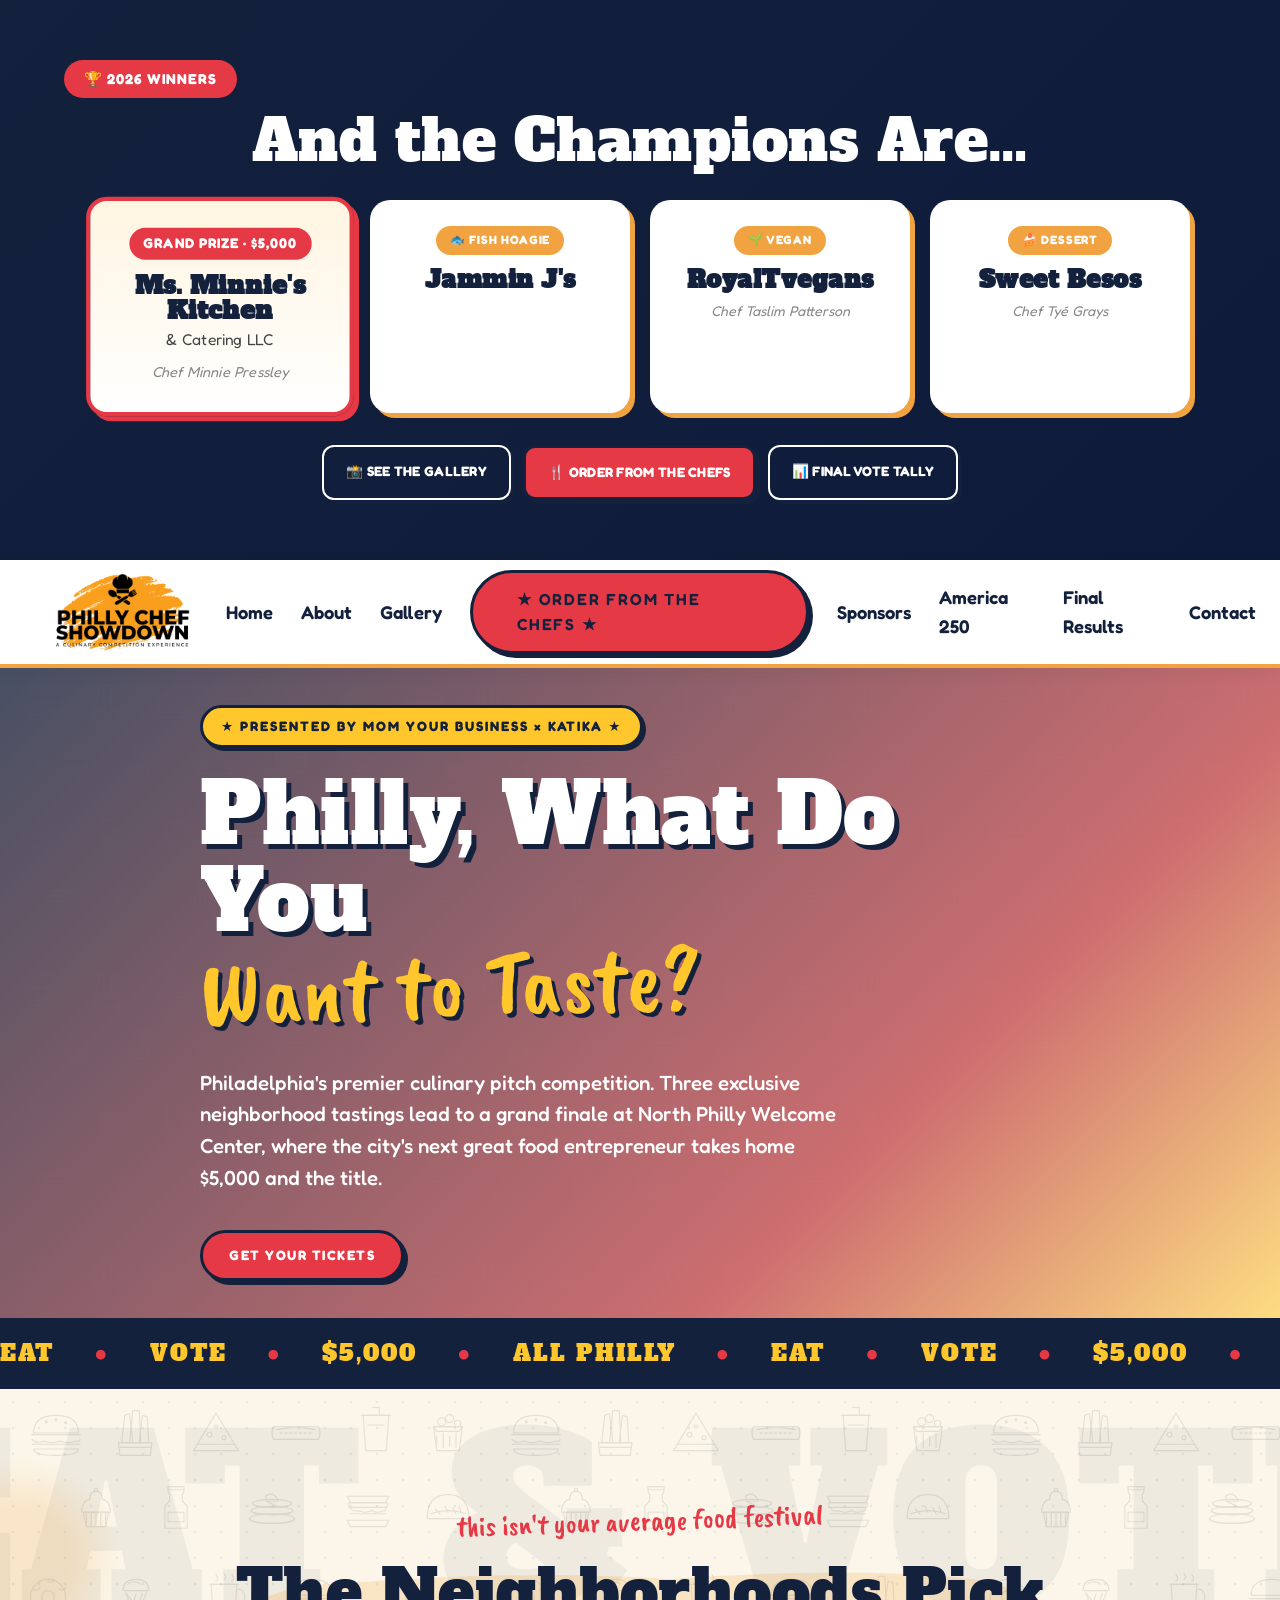
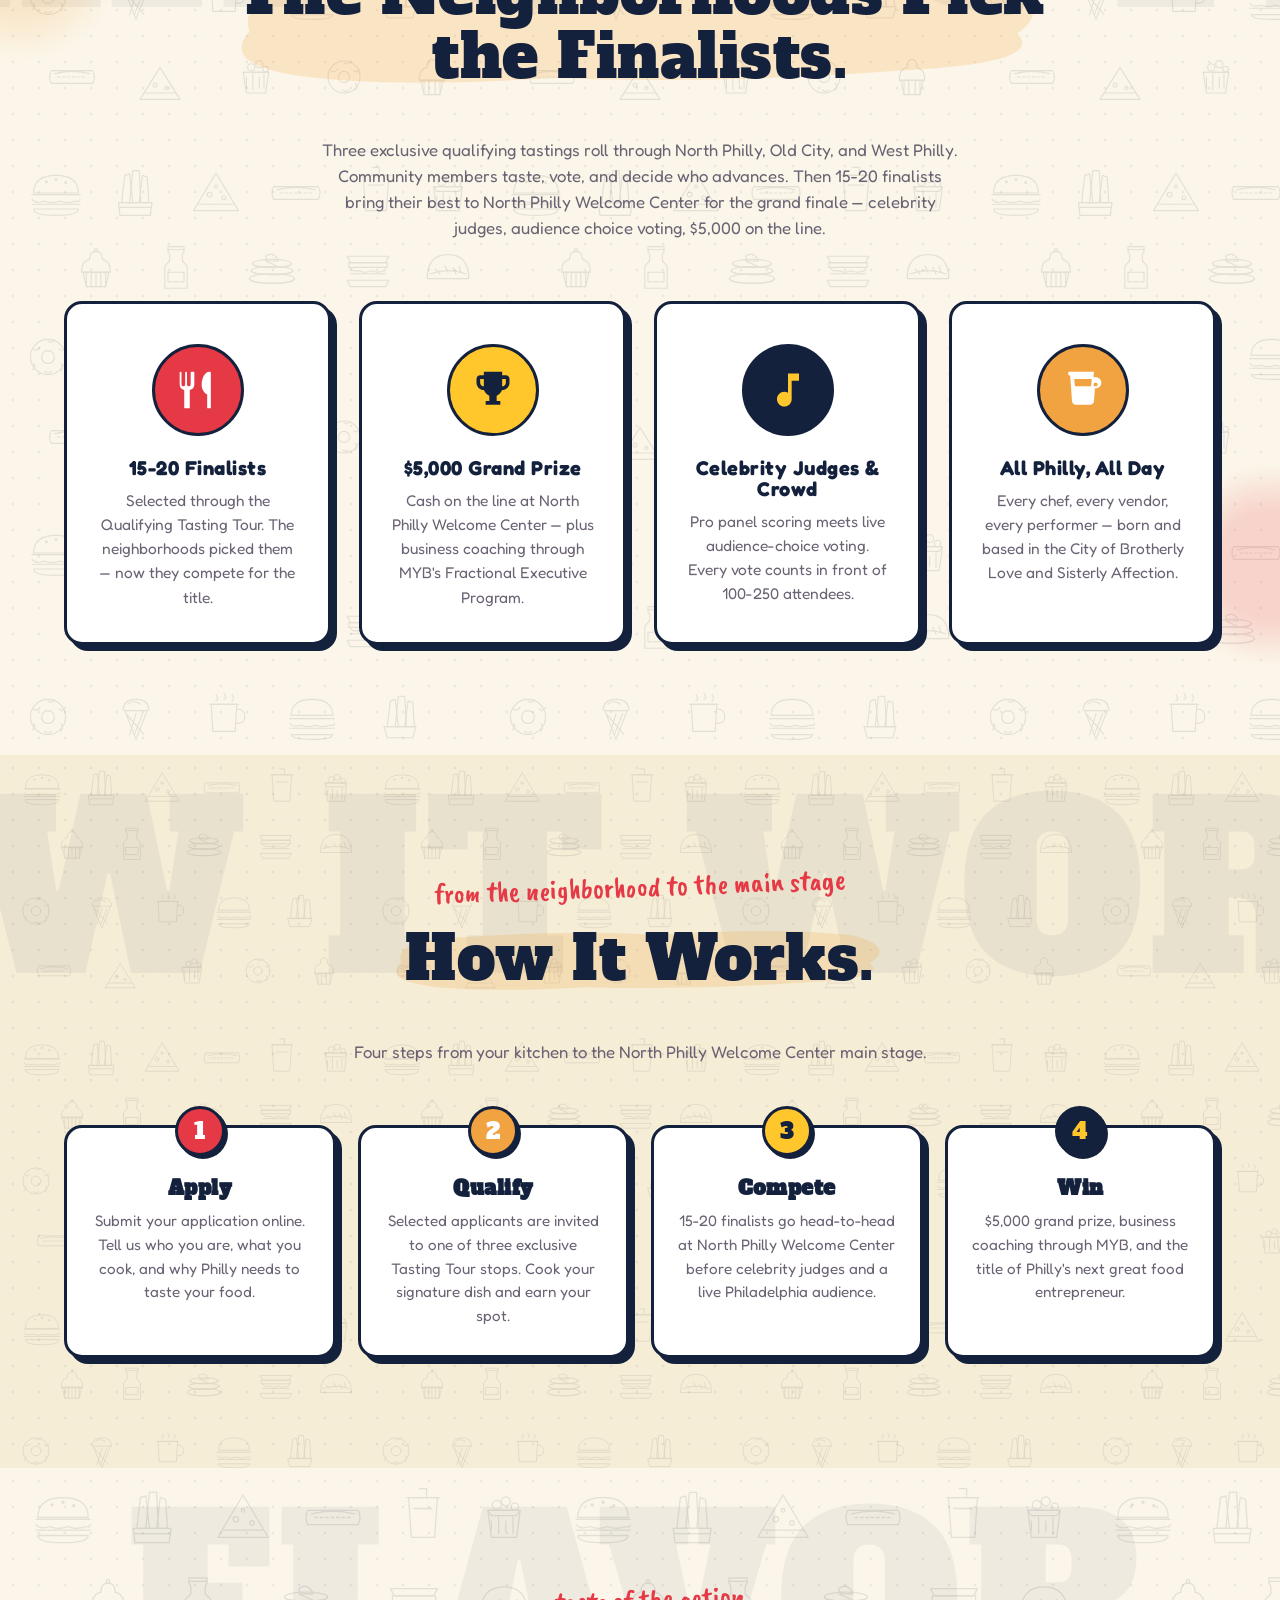
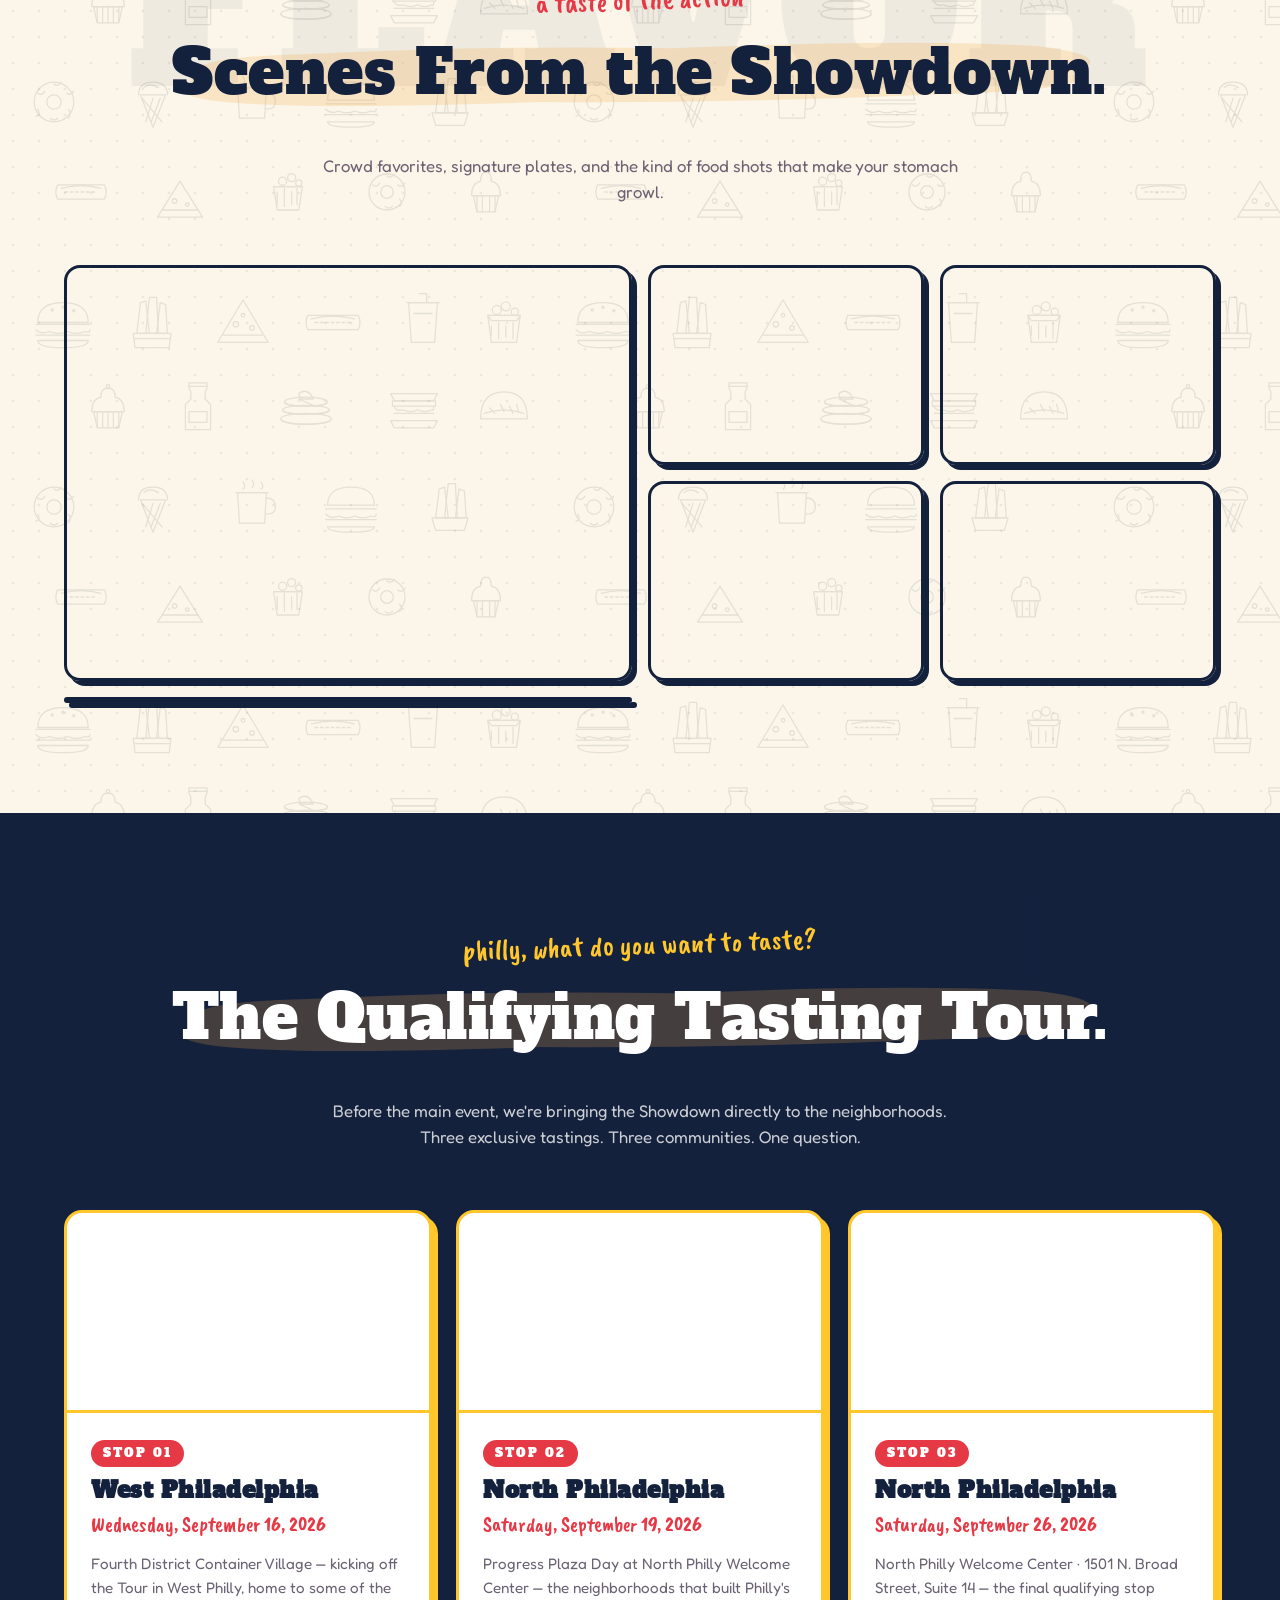
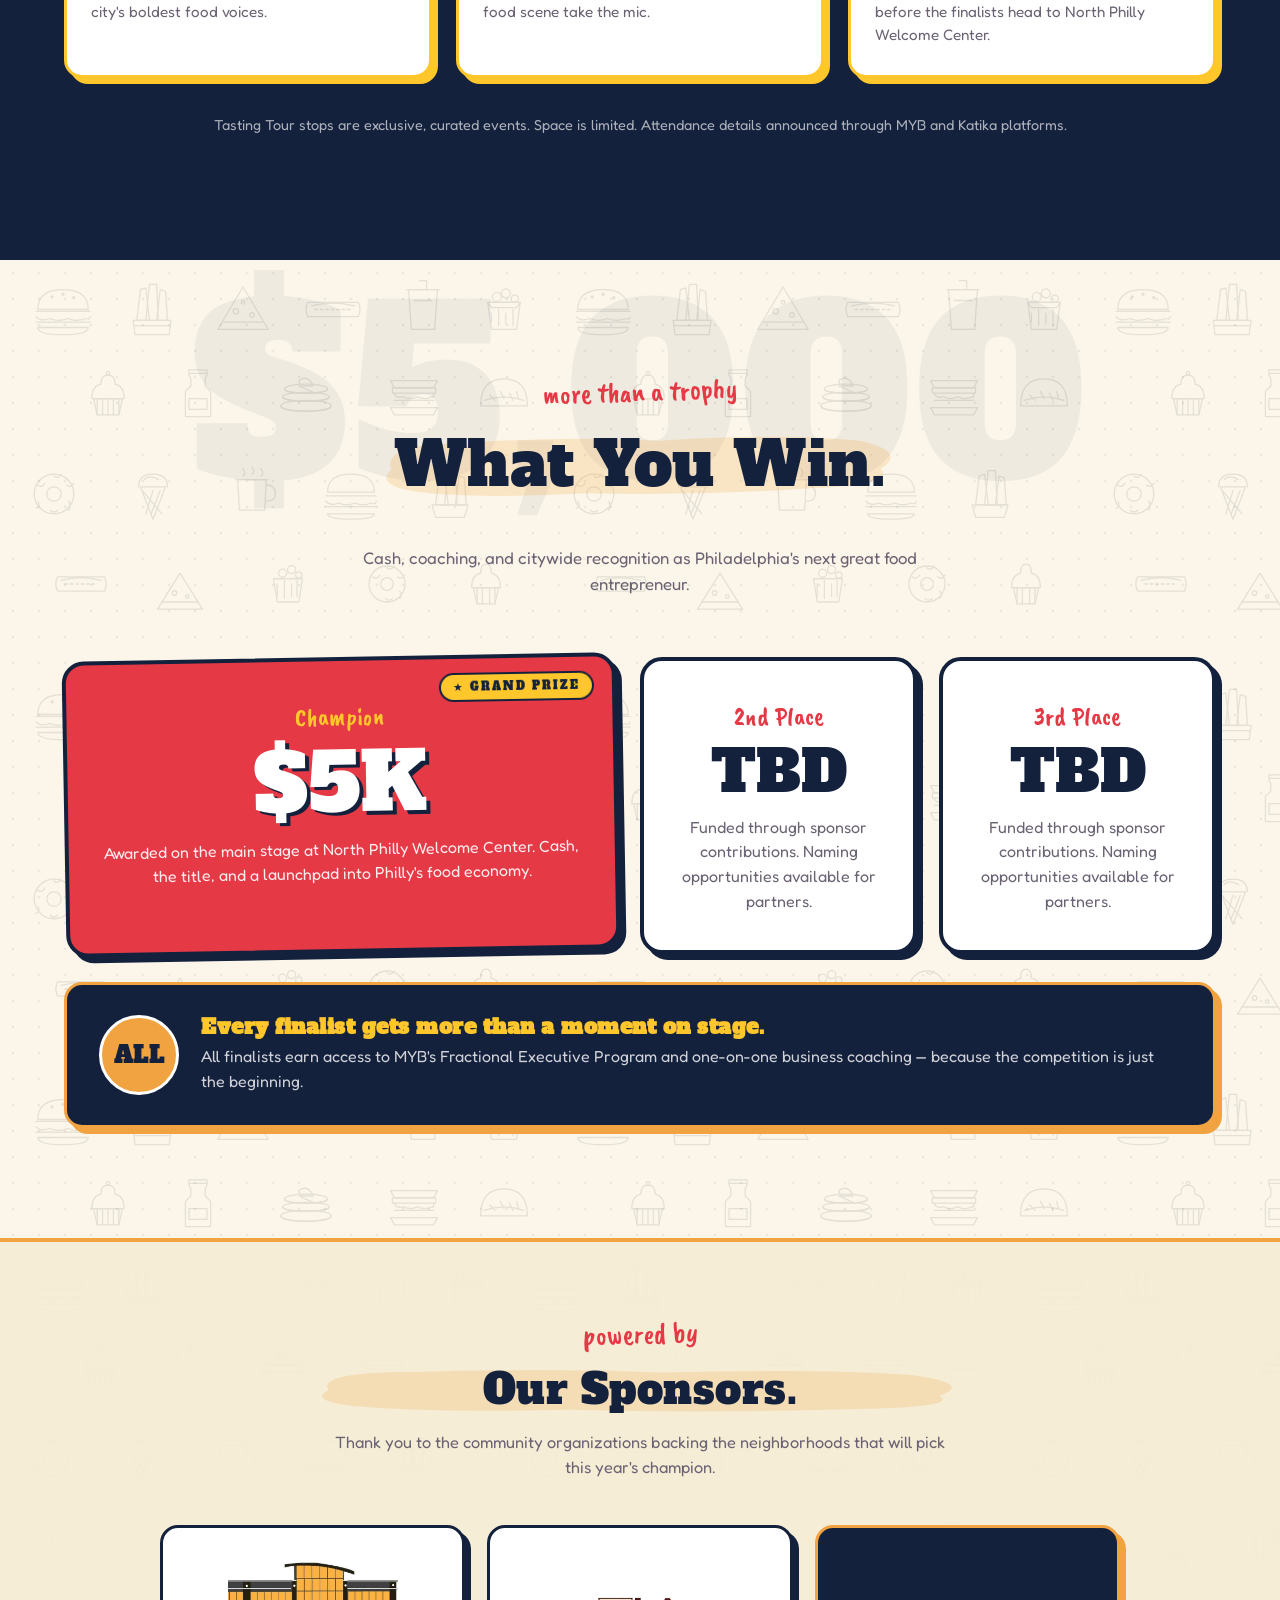
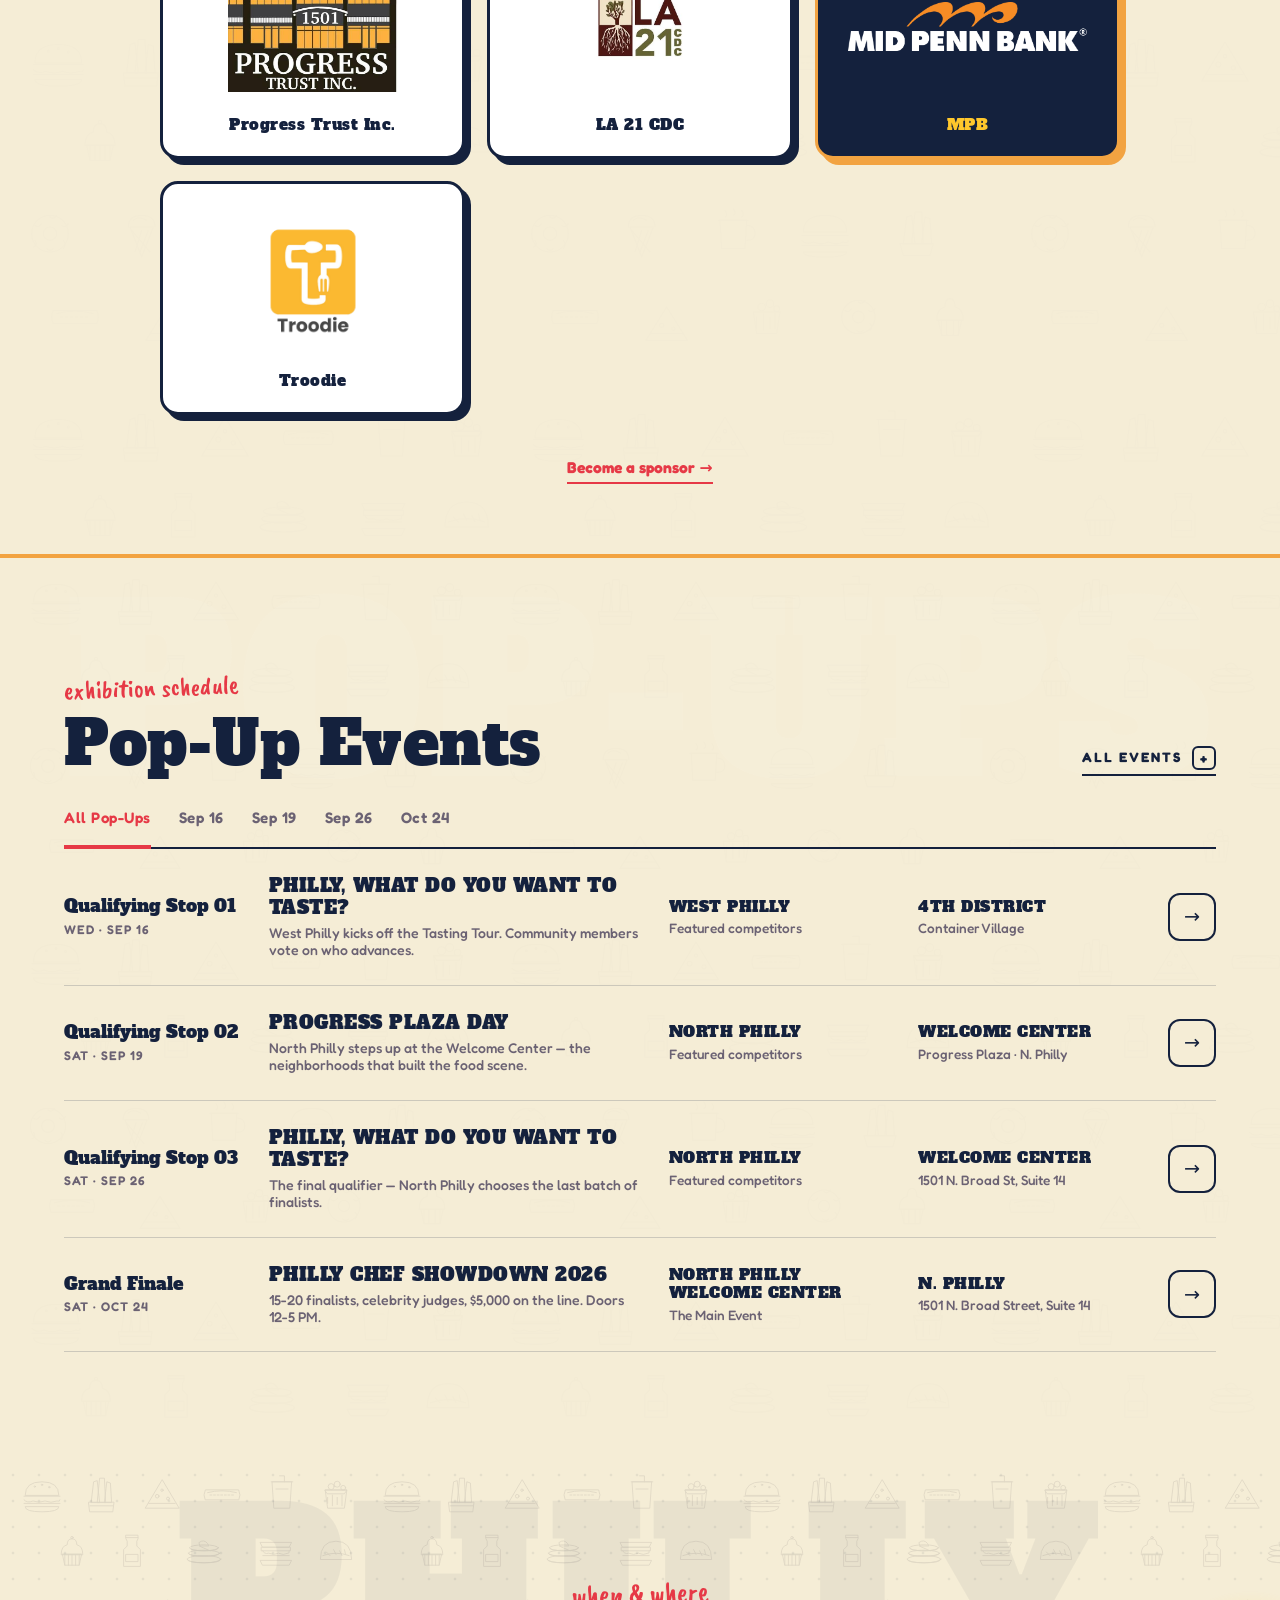
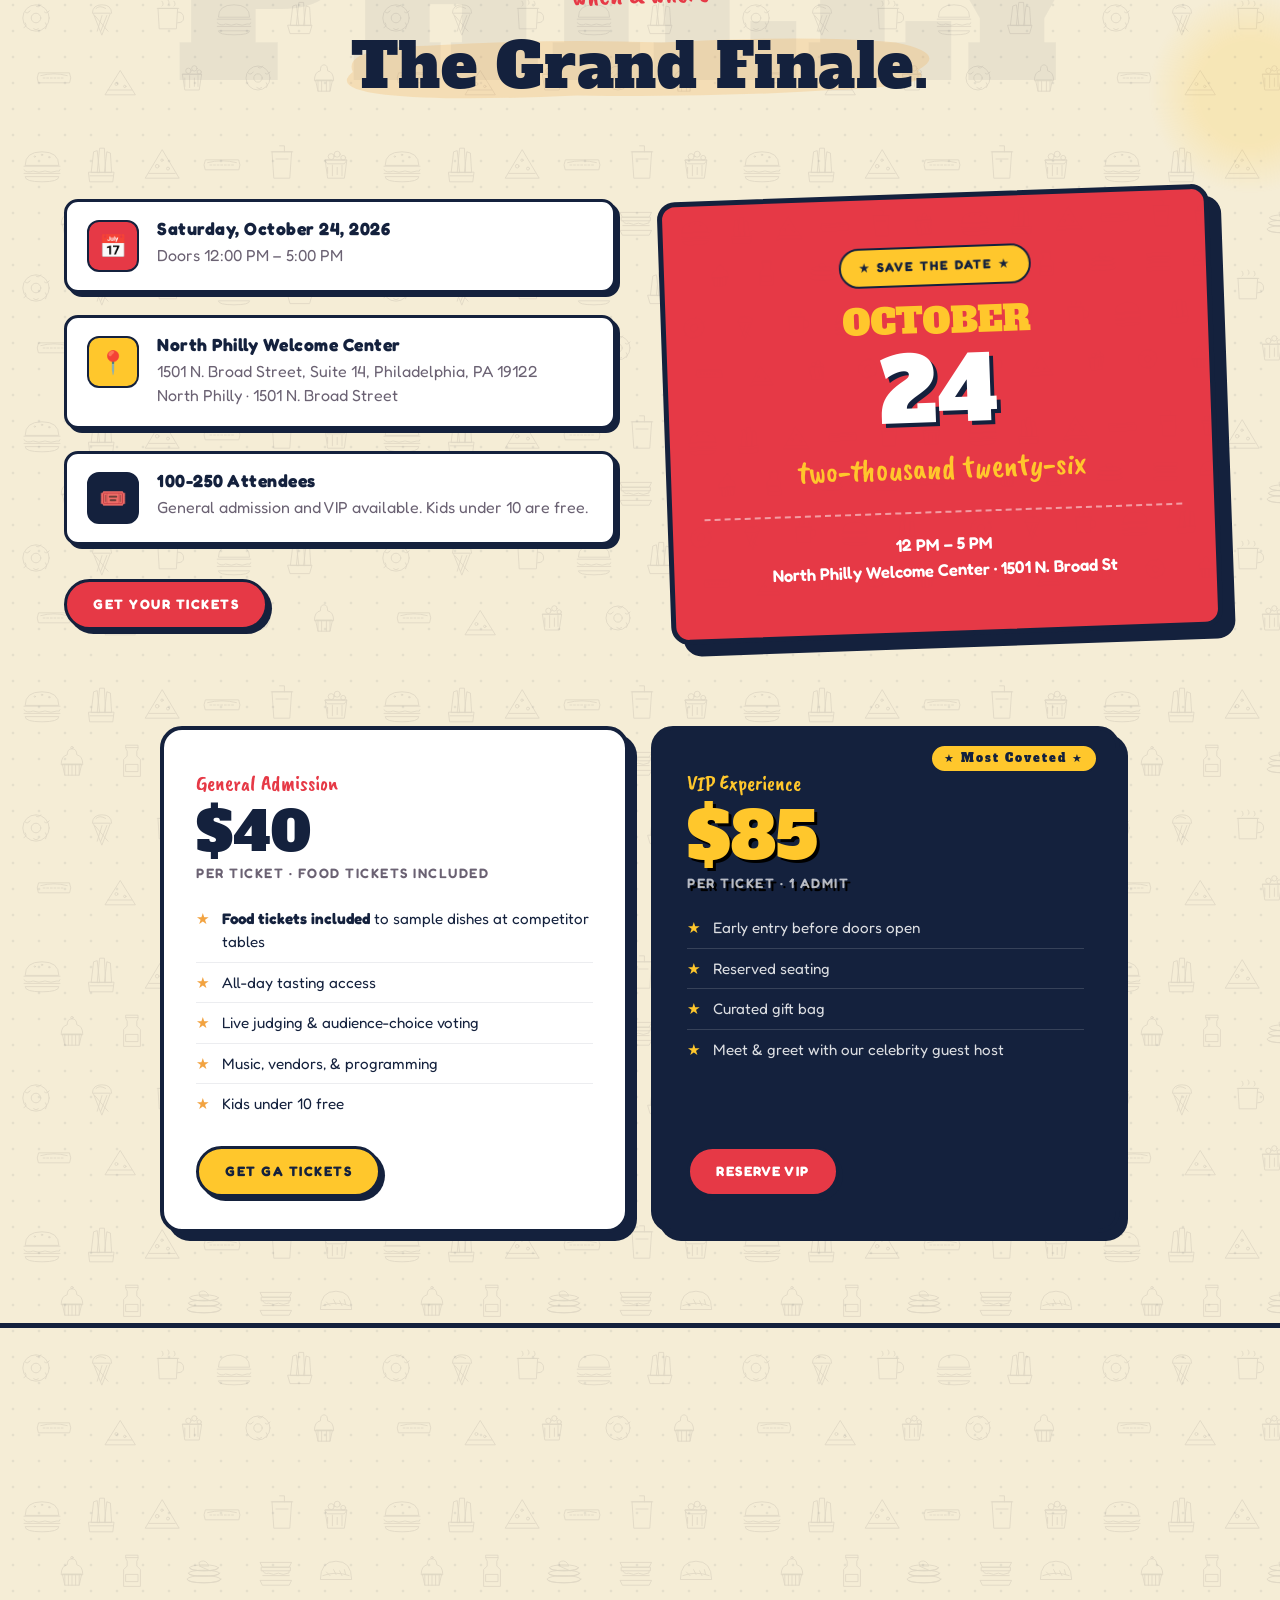
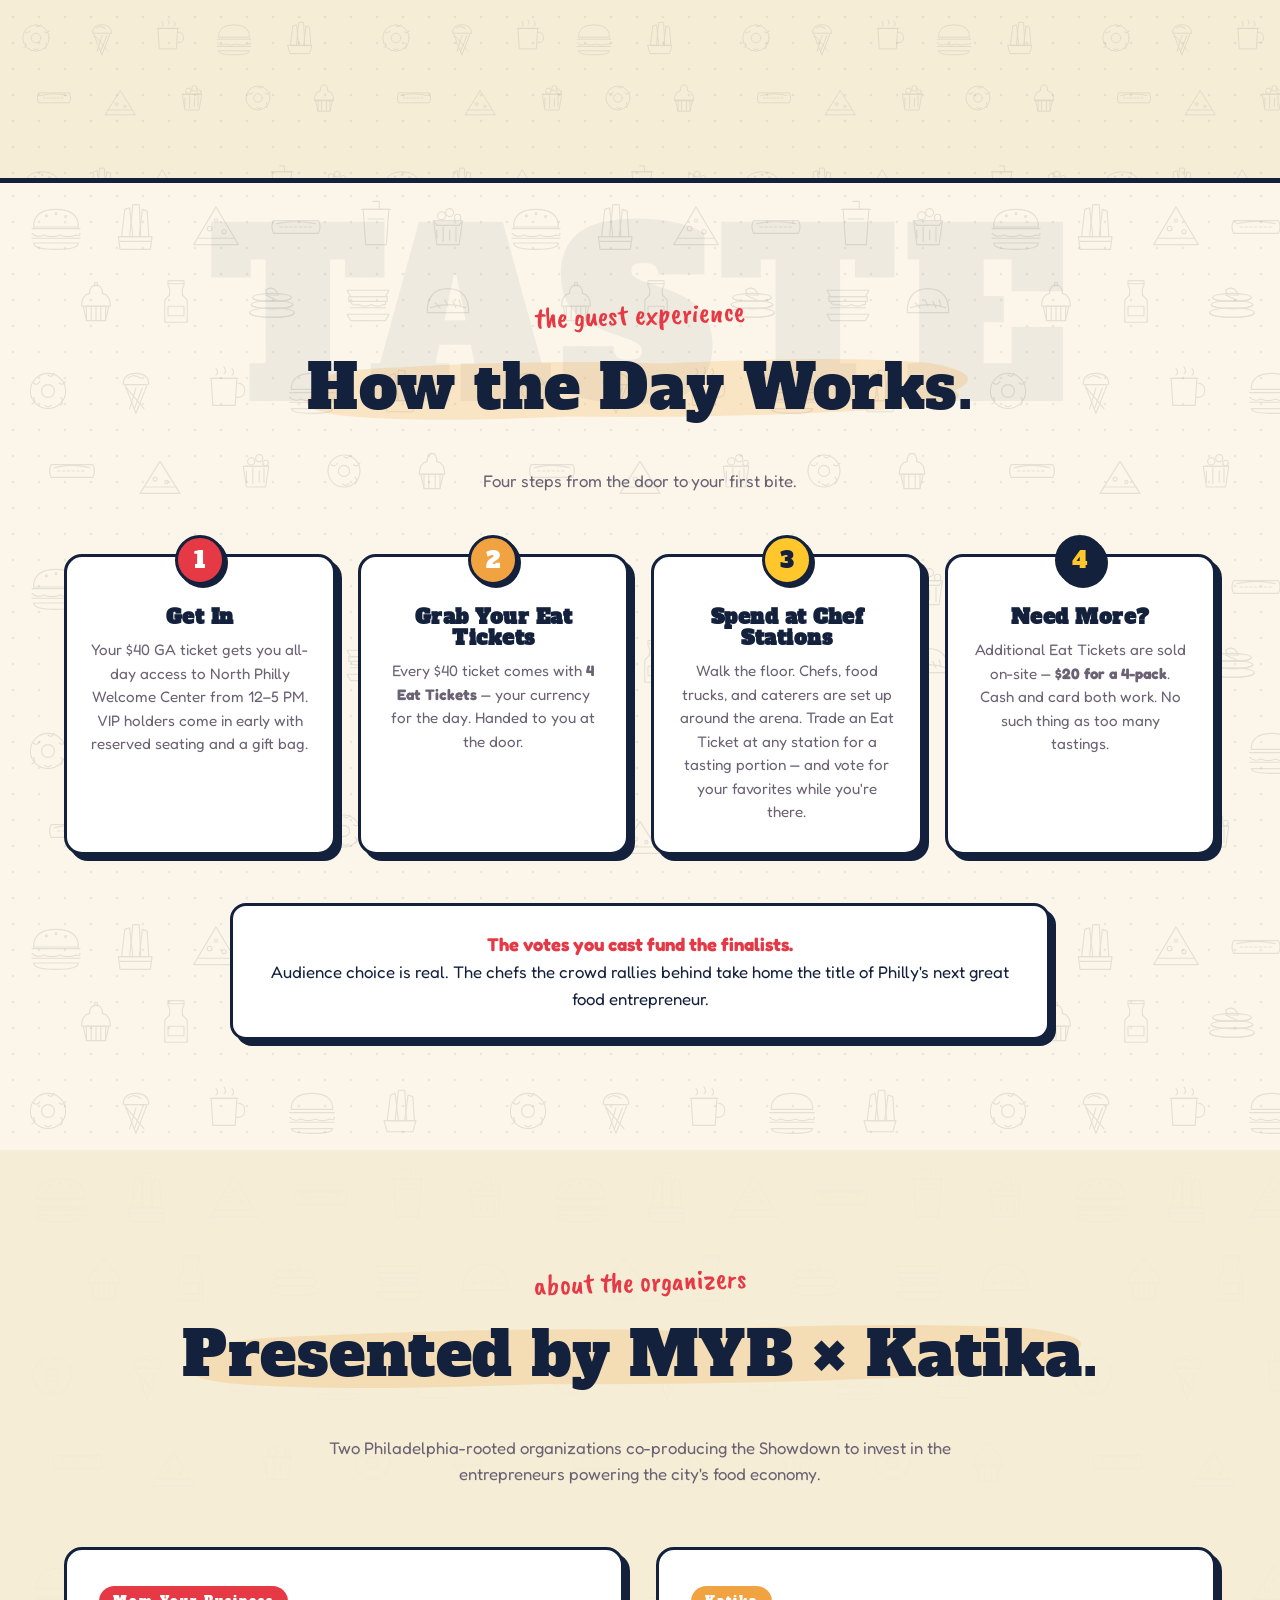
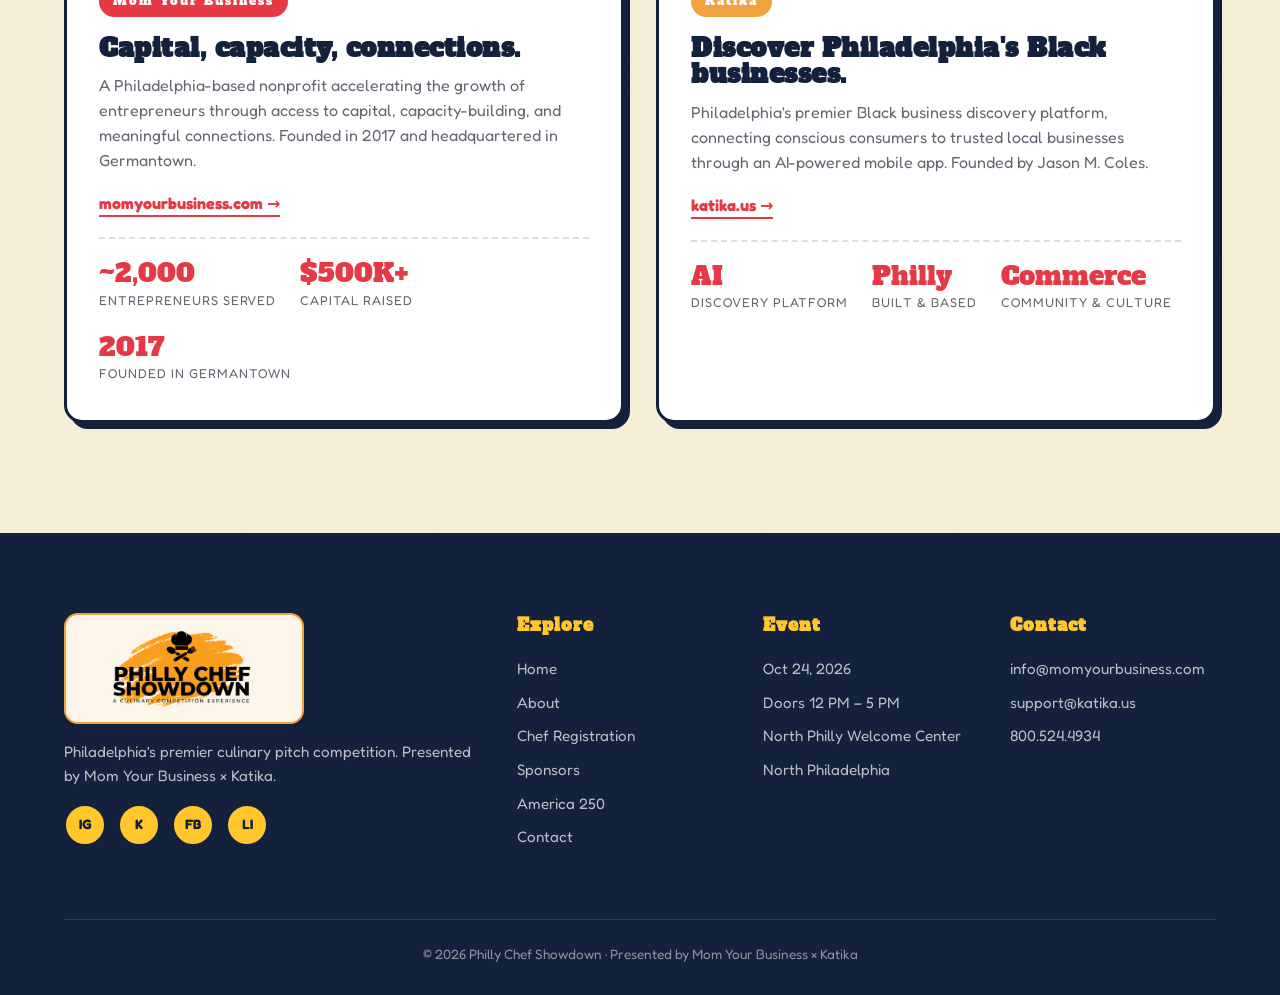
==== commit 359be52e: "live voting: /vote and /results pages for grand finale" ====
--- a/index.html
+++ b/index.html
@@ -43,49 +43,59 @@
 <!-- End PCS Conversion Tracking -->
 <!-- End Meta Pixel Code -->
 <style>
-  /* Live-vote announcement bar (above nav) */
-  .vote-bar{background:linear-gradient(90deg,var(--red),var(--orange));color:#fff;text-align:center;padding:14px 18px;font-weight:700;font-size:1.05rem;letter-spacing:.3px;}
-  .vote-bar a{color:#fff;background:var(--navy);padding:8px 18px;border-radius:30px;margin-left:12px;text-decoration:none;font-weight:800;letter-spacing:.5px;display:inline-block;}
-  .vote-bar a:hover{transform:scale(1.05);transition:transform .15s;}
-  @media (max-width:640px){
-    .vote-bar{font-size:.95rem;padding:12px;}
-    .vote-bar a{display:block;margin:10px auto 0;max-width:220px;}
-  }
-  /* Vote popup modal */
-  .vote-modal{position:fixed;inset:0;background:rgba(20,33,61,.75);display:none;align-items:center;justify-content:center;z-index:9999;padding:20px;animation:fadeIn .25s ease;}
-  .vote-modal.show{display:flex;}
-  @keyframes fadeIn{from{opacity:0;}to{opacity:1;}}
-  .vote-modal-card{background:#fff;border:4px solid var(--navy);border-radius:28px;padding:40px 32px;max-width:520px;width:100%;text-align:center;box-shadow:10px 10px 0 var(--red);position:relative;animation:pop .35s cubic-bezier(.3,1.5,.5,1);}
-  @keyframes pop{from{transform:scale(.7);opacity:0;}to{transform:scale(1);opacity:1;}}
-  .vote-modal-card .close{position:absolute;top:14px;right:16px;background:transparent;border:none;font-size:1.8rem;color:#999;cursor:pointer;line-height:1;padding:4px 10px;}
-  .vote-modal-card .close:hover{color:var(--red);}
-  .vote-modal-card .em{font-size:3.5rem;margin:0 0 10px;}
-  .vote-modal-card h2{font-family:'Alfa Slab One',sans-serif;color:var(--navy);font-size:2.2rem;margin:0 0 10px;line-height:1.05;}
-  .vote-modal-card .sub{color:#444;font-size:1.1rem;margin:0 0 24px;}
-  .vote-modal-card .cta{display:block;background:var(--red);color:#fff;padding:20px;border-radius:14px;font-family:'Alfa Slab One',sans-serif;font-size:1.5rem;text-decoration:none;letter-spacing:.5px;box-shadow:4px 4px 0 var(--navy);transition:transform .1s;}
-  .vote-modal-card .cta:hover{transform:translate(-2px,-2px);box-shadow:6px 6px 0 var(--navy);}
-  .vote-modal-card .later{display:inline-block;margin-top:16px;color:#777;text-decoration:underline;background:none;border:none;cursor:pointer;font-size:.95rem;font-family:inherit;}
+  /* Winners banner */
+  .winners-banner{background:linear-gradient(135deg,var(--navy),#0d1a3a);color:#fff;padding:60px 20px;}
+  .winners-banner .kicker-pill{display:inline-block;background:var(--red);color:#fff;padding:8px 20px;border-radius:30px;font-weight:800;letter-spacing:1px;font-size:.9rem;margin-bottom:14px;}
+  .winners-banner h2{font-family:'Alfa Slab One',sans-serif;font-size:clamp(2.2rem,5vw,3.6rem);color:#fff;margin:0 0 30px;line-height:1;text-align:center;}
+  .winners-grid{display:grid;grid-template-columns:repeat(auto-fit,minmax(240px,1fr));gap:20px;max-width:1100px;margin:0 auto 32px;}
+  .winner-card{background:#fff;color:var(--navy);border-radius:20px;padding:26px 22px;text-align:center;box-shadow:5px 5px 0 var(--orange);position:relative;}
+  .winner-card.grand{background:linear-gradient(180deg,#fff5e1,#fff);border:4px solid var(--red);box-shadow:5px 5px 0 var(--red);transform:scale(1.03);}
+  .winner-card .prize-chip{display:inline-block;background:var(--orange);color:#fff;padding:5px 14px;border-radius:30px;font-weight:800;font-size:.75rem;letter-spacing:.8px;margin-bottom:12px;}
+  .winner-card.grand .prize-chip{background:var(--red);font-size:.85rem;}
+  .winner-card h3{font-family:'Alfa Slab One',sans-serif;font-size:1.5rem;margin:0 0 4px;line-height:1.05;}
+  .winner-card p{margin:0 0 2px;color:#444;font-size:.95rem;}
+  .winner-card .chef{color:#888;font-style:italic;margin-top:8px;font-size:.88rem;}
+  .winners-ctas{display:flex;flex-wrap:wrap;justify-content:center;gap:12px;max-width:900px;margin:0 auto;}
+  .winners-ctas .cta{padding:14px 22px;border-radius:12px;font-weight:700;text-decoration:none;color:#fff;background:var(--orange);letter-spacing:.3px;}
+  .winners-ctas .cta-secondary{background:transparent;border:2px solid #fff;}
 </style>
 </head>
 <body>
 
-<!-- ====== LIVE VOTE BAR ====== -->
-<div class="vote-bar" id="voteBar">
-  🏆 TODAY: Vote for your favorite chef &amp; dish!
-  <a href="/vote">★ VOTE NOW ★</a>
-</div>
-
-<!-- ====== VOTE POPUP MODAL ====== -->
-<div class="vote-modal" id="voteModal" role="dialog" aria-labelledby="vmTitle">
-  <div class="vote-modal-card">
-    <button class="close" id="vmClose" aria-label="Close">×</button>
-    <div class="em">🏆🍴</div>
-    <h2 id="vmTitle">Go Vote for Your Favorite Dish!</h2>
-    <p class="sub">The Showdown is live — pick your favorite chef in each category and name the best dish you tasted today.</p>
-    <a href="/vote" class="cta">★ VOTE NOW ★</a>
-    <button class="later" id="vmLater">Maybe later</button>
-  </div>
-</div>
+<!-- ====== WINNERS BANNER ====== -->
+<section class="winners-banner">
+  <div class="container">
+    <span class="kicker-pill">🏆 2026 WINNERS</span>
+    <h2>And the Champions Are…</h2>
+    <div class="winners-grid">
+      <div class="winner-card grand">
+        <span class="prize-chip">GRAND PRIZE · $5,000</span>
+        <h3>Ms. Minnie's Kitchen</h3>
+        <p>&amp; Catering LLC</p>
+        <p class="chef">Chef Minnie Pressley</p>
+      </div>
+      <div class="winner-card">
+        <span class="prize-chip">🐟 FISH HOAGIE</span>
+        <h3>Jammin J's</h3>
+      </div>
+      <div class="winner-card">
+        <span class="prize-chip">🌱 VEGAN</span>
+        <h3>RoyalTvegans</h3>
+        <p class="chef">Chef Taslim Patterson</p>
+      </div>
+      <div class="winner-card">
+        <span class="prize-chip">🍰 DESSERT</span>
+        <h3>Sweet Besos</h3>
+        <p class="chef">Chef Tyé Grays</p>
+      </div>
+    </div>
+    <div class="winners-ctas">
+      <a href="/gallery" class="cta cta-secondary">📸 See the Gallery</a>
+      <a href="/order" class="cta" style="background:var(--red);">🍴 Order from the Chefs</a>
+      <a href="/results" class="cta cta-secondary">📊 Final Vote Tally</a>
+    </div>
+  </div>
+</section>
 
 <!-- ====== NAV ====== -->
 <nav class="nav">
@@ -99,15 +109,14 @@
     </a>
     <button class="menu-toggle" id="menuBtn" aria-label="Toggle menu" aria-expanded="false">☰</button>
     <ul class="nav-links" id="navLinks">
-      <li><a href="/vote" class="cta" style="background:var(--red);">★ VOTE NOW ★</a></li>
       <li><a href="index.html">Home</a></li>
       <li><a href="about.html">About</a></li>
-      <li><a href="apply.html">Chef Registration</a></li>
+      <li><a href="/gallery">Gallery</a></li>
+      <li><a href="/order" class="cta" style="background:var(--red);">★ ORDER FROM THE CHEFS ★</a></li>
       <li><a href="sponsors.html">Sponsors</a></li>
       <li><a href="america250.html">America 250</a></li>
+      <li><a href="/results">Final Results</a></li>
       <li><a href="contact.html">Contact</a></li>
-      <li><a href="/results">Live Results</a></li>
-      <li><a href="https://www.zeffy.com/en-US/ticketing/philly-chef-showdown" class="cta" target="_blank" rel="noopener">Get Tickets</a></li>
     </ul>
   </div>
 </nav>
@@ -606,19 +615,6 @@
 </footer>
 
 <script>
-  // Vote popup: show on load unless already voted or dismissed this session
-  (function(){
-    var modal=document.getElementById('voteModal');
-    var voted=false;
-    try{ voted = localStorage.getItem('pcs_voted')==='1' || sessionStorage.getItem('pcs_vote_dismissed')==='1'; }catch(e){}
-    if(document.cookie.split(';').some(function(c){return c.trim().startsWith('pcs_voted=1');})) voted=true;
-    if(!voted){ setTimeout(function(){ modal.classList.add('show'); }, 1200); }
-    function hide(){ modal.classList.remove('show'); try{sessionStorage.setItem('pcs_vote_dismissed','1');}catch(e){} }
-    document.getElementById('vmClose').addEventListener('click', hide);
-    document.getElementById('vmLater').addEventListener('click', hide);
-    modal.addEventListener('click', function(e){ if(e.target===modal) hide(); });
-  })();
-
   const btn = document.getElementById('menuBtn');
   const links = document.getElementById('navLinks');
   btn.addEventListener('click', () => {
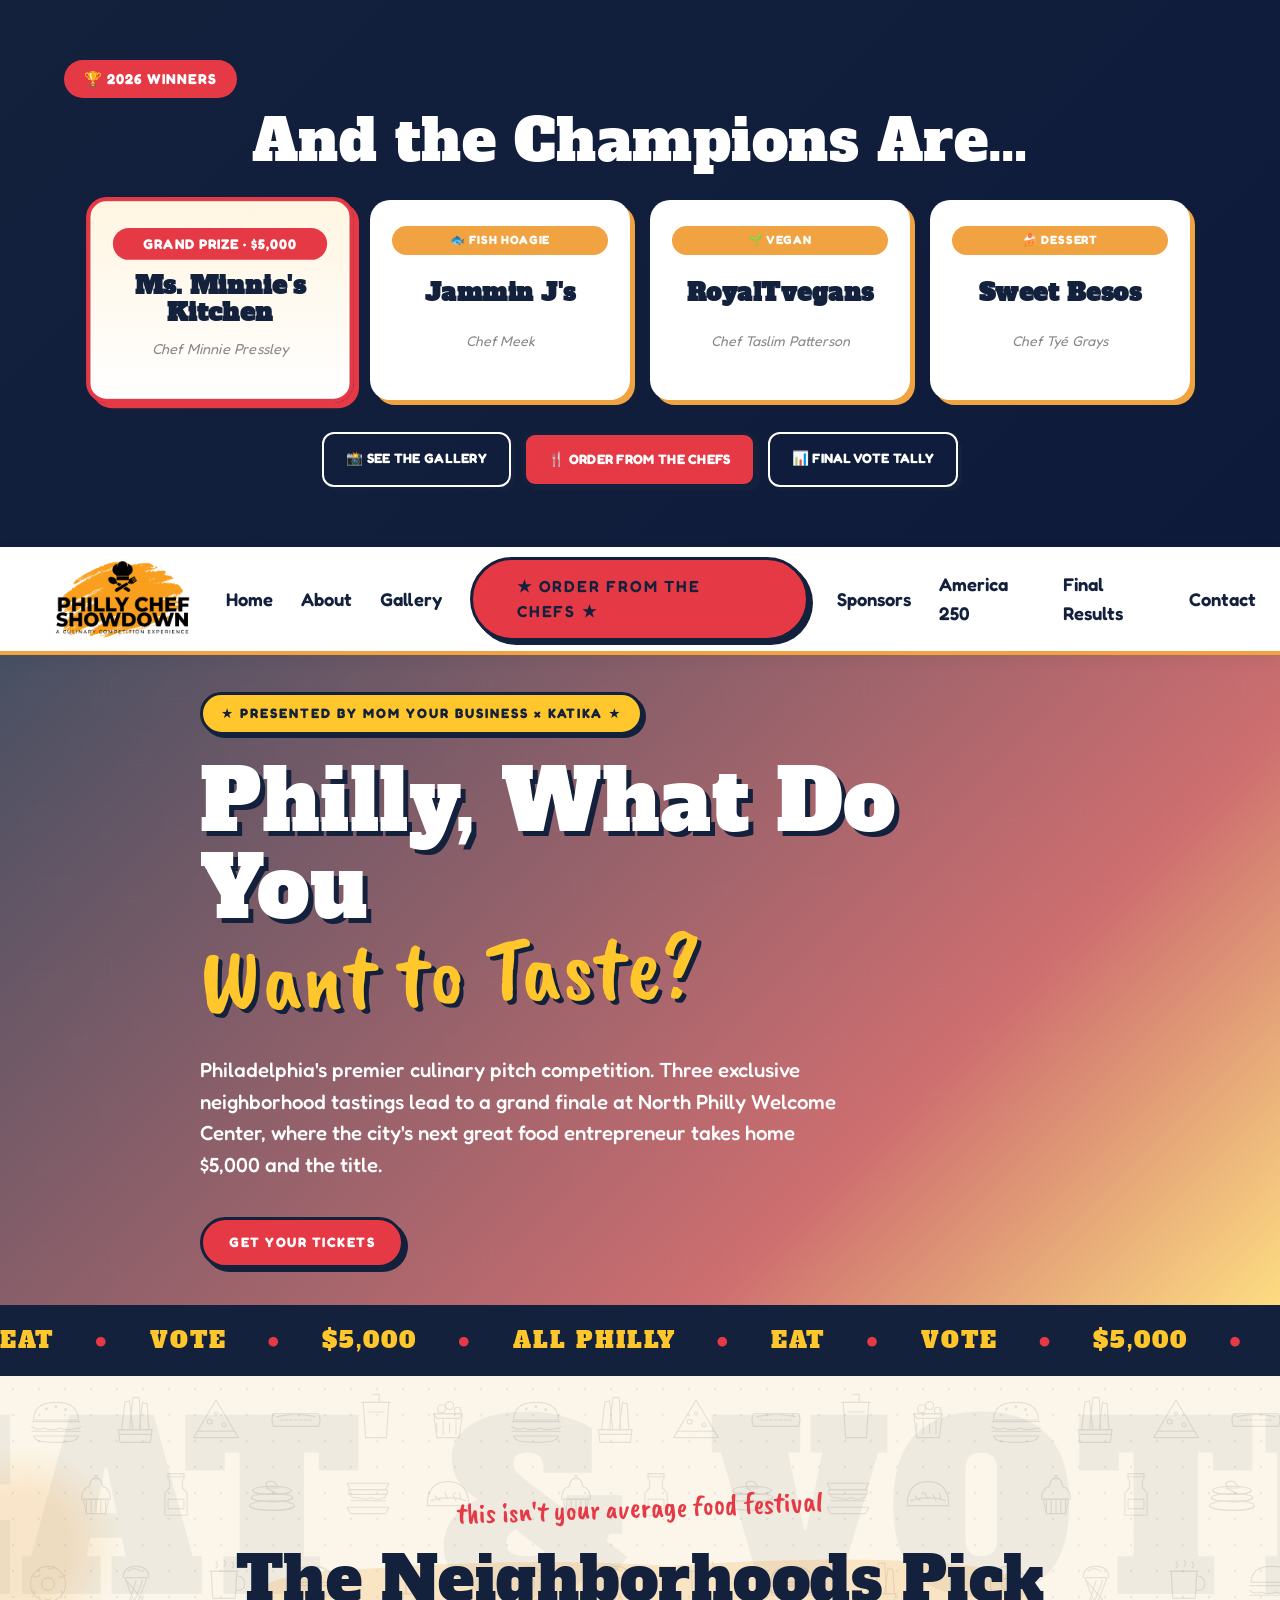
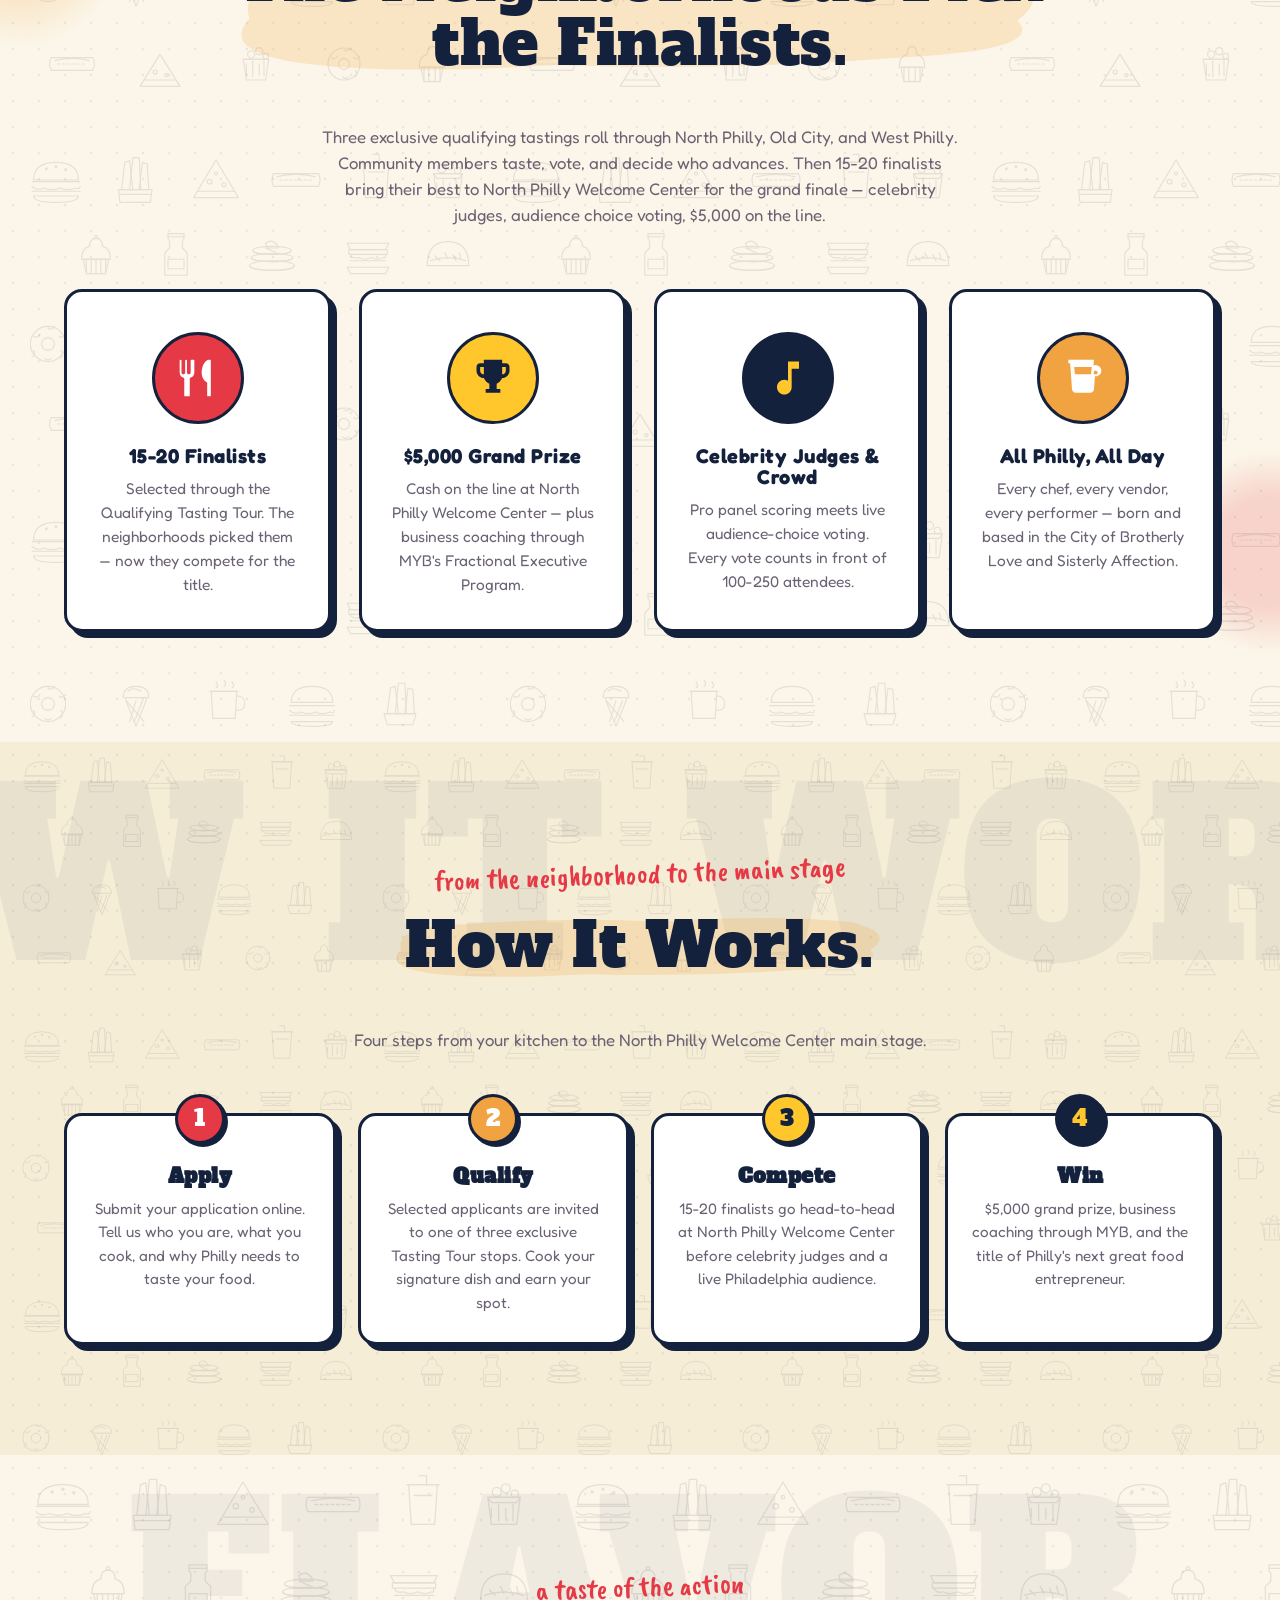
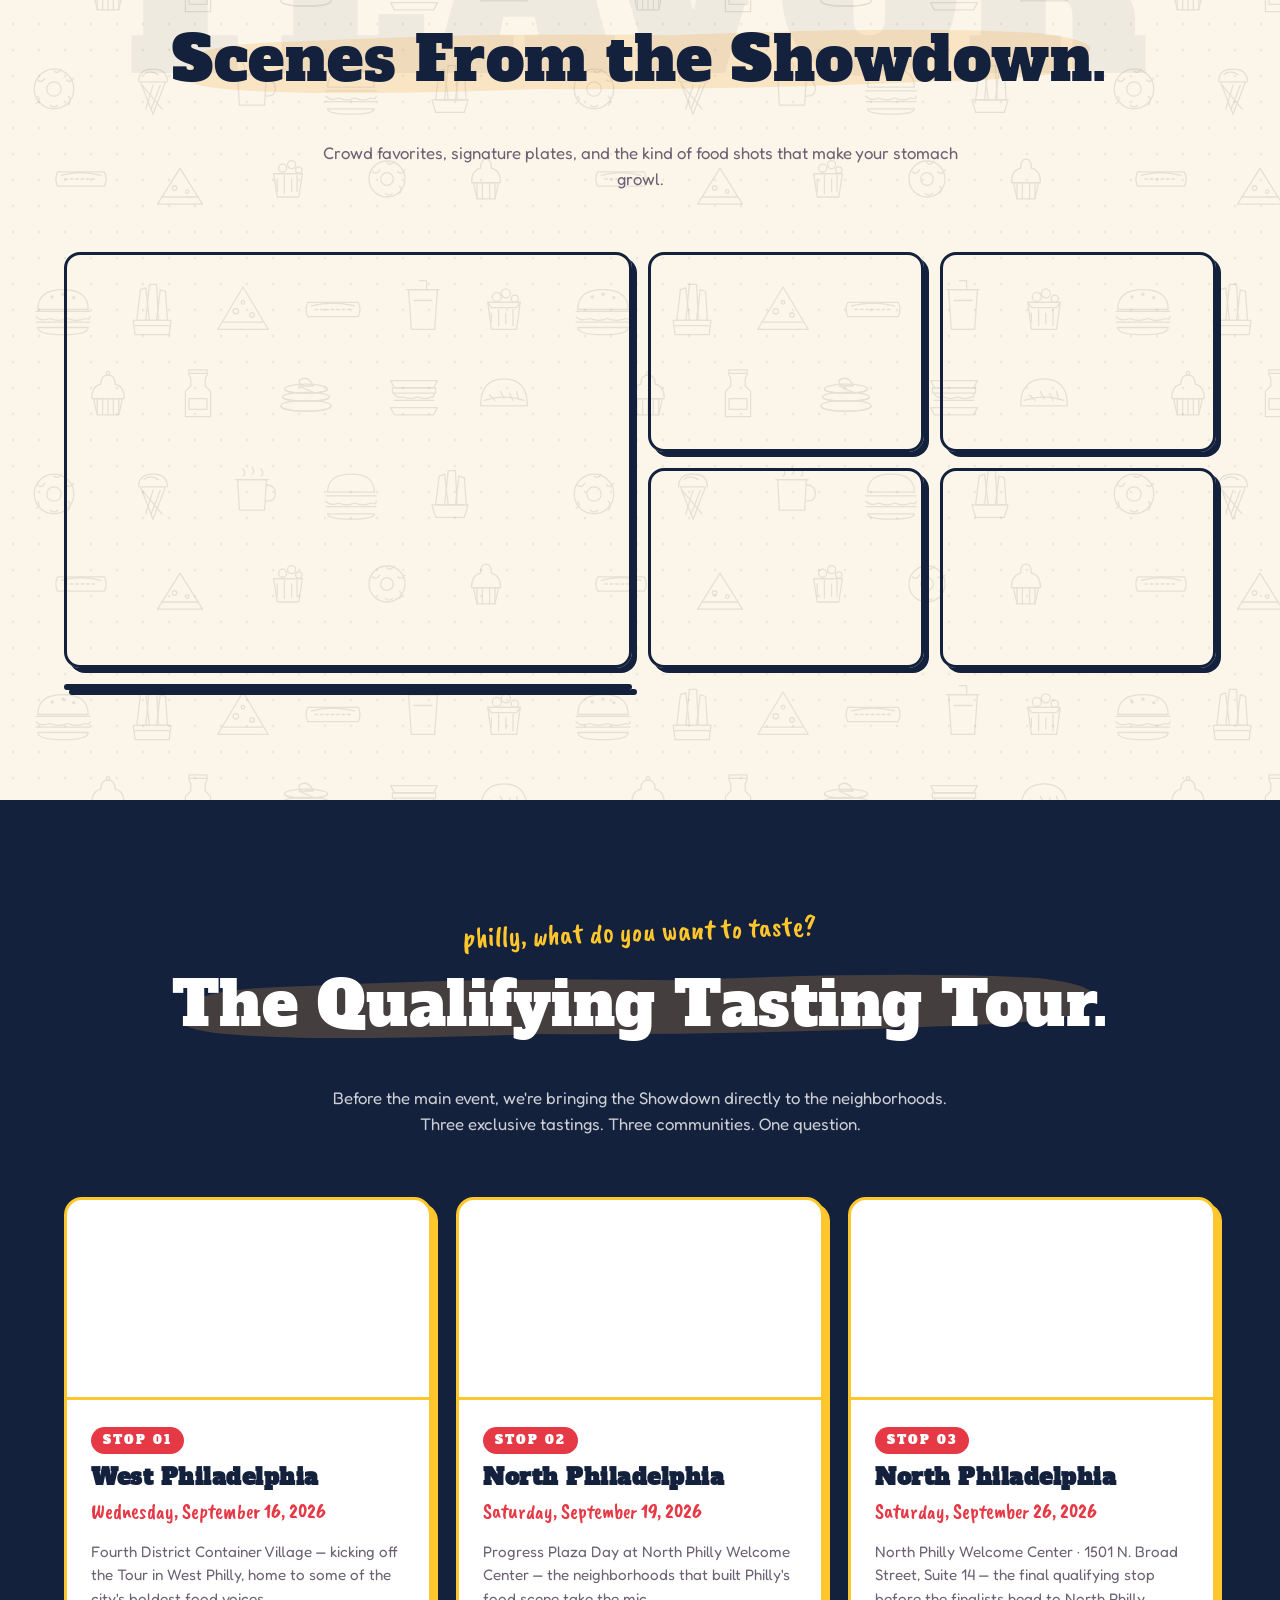
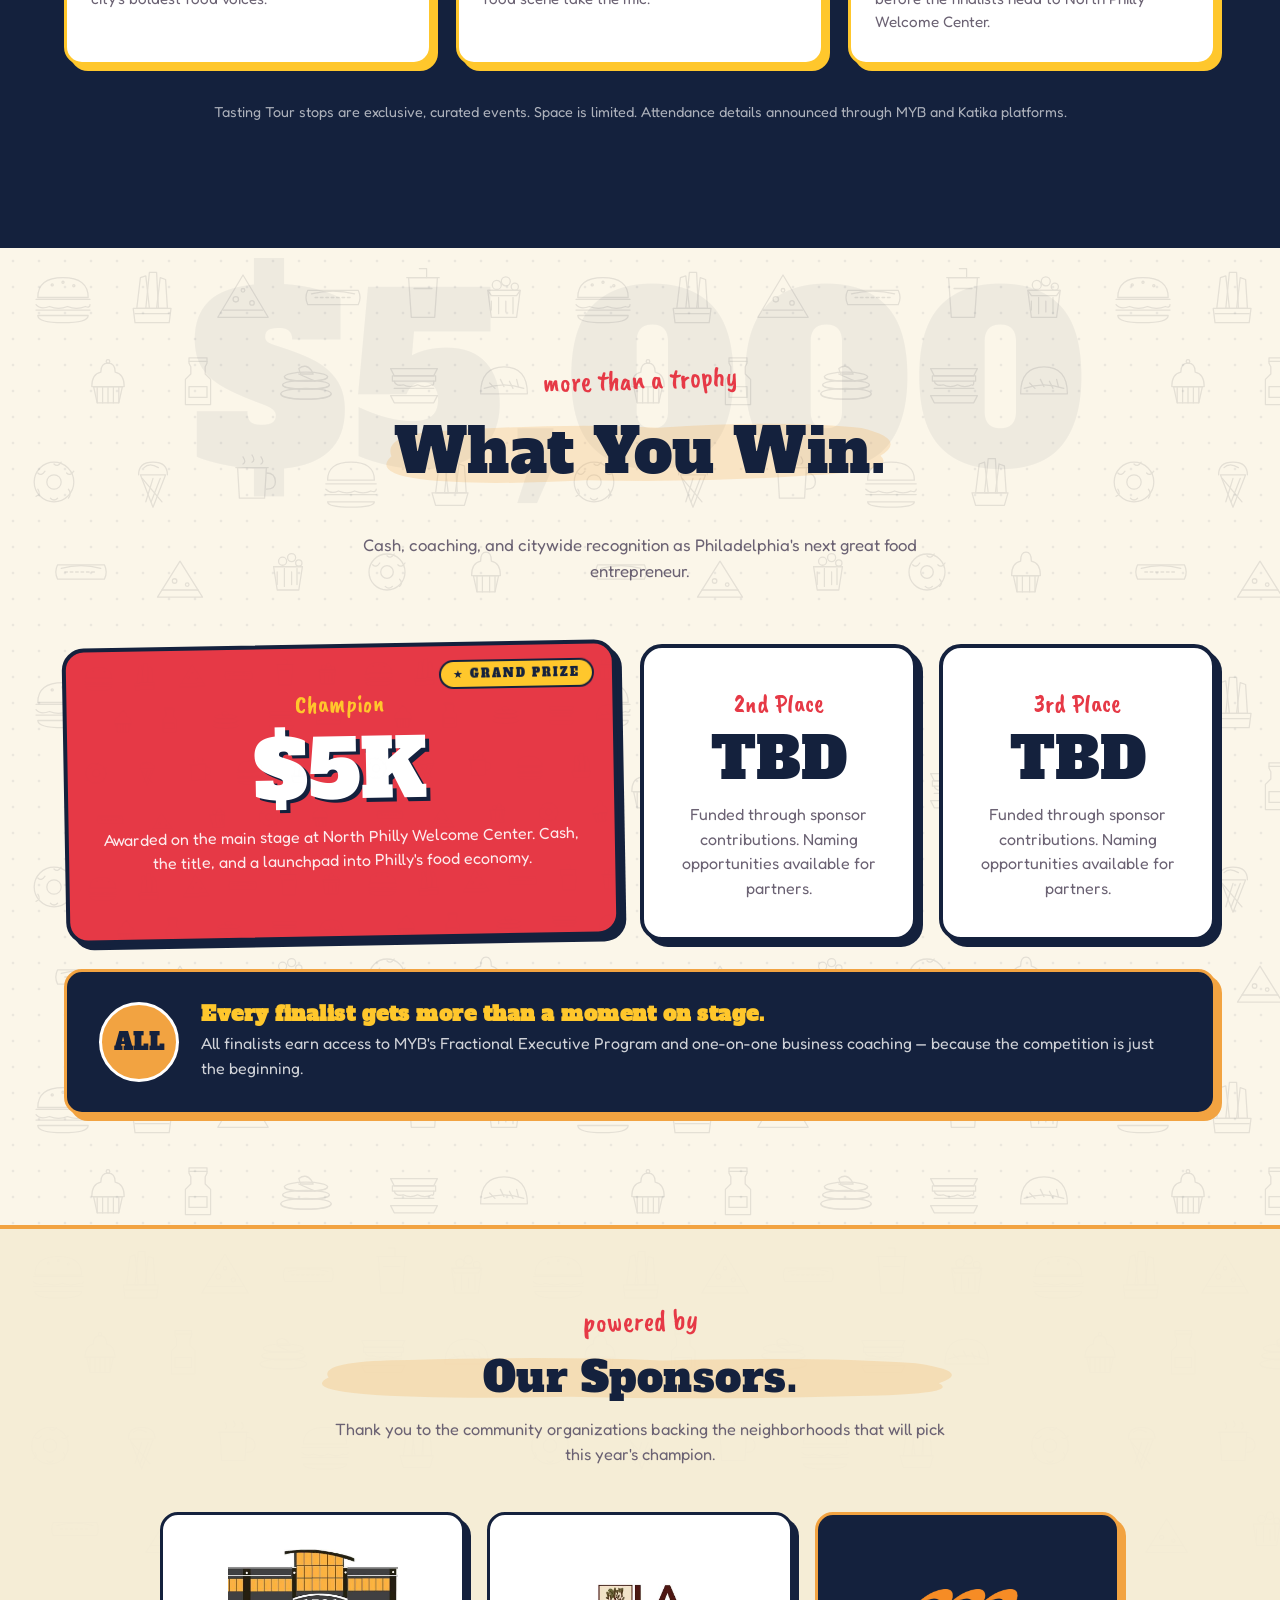
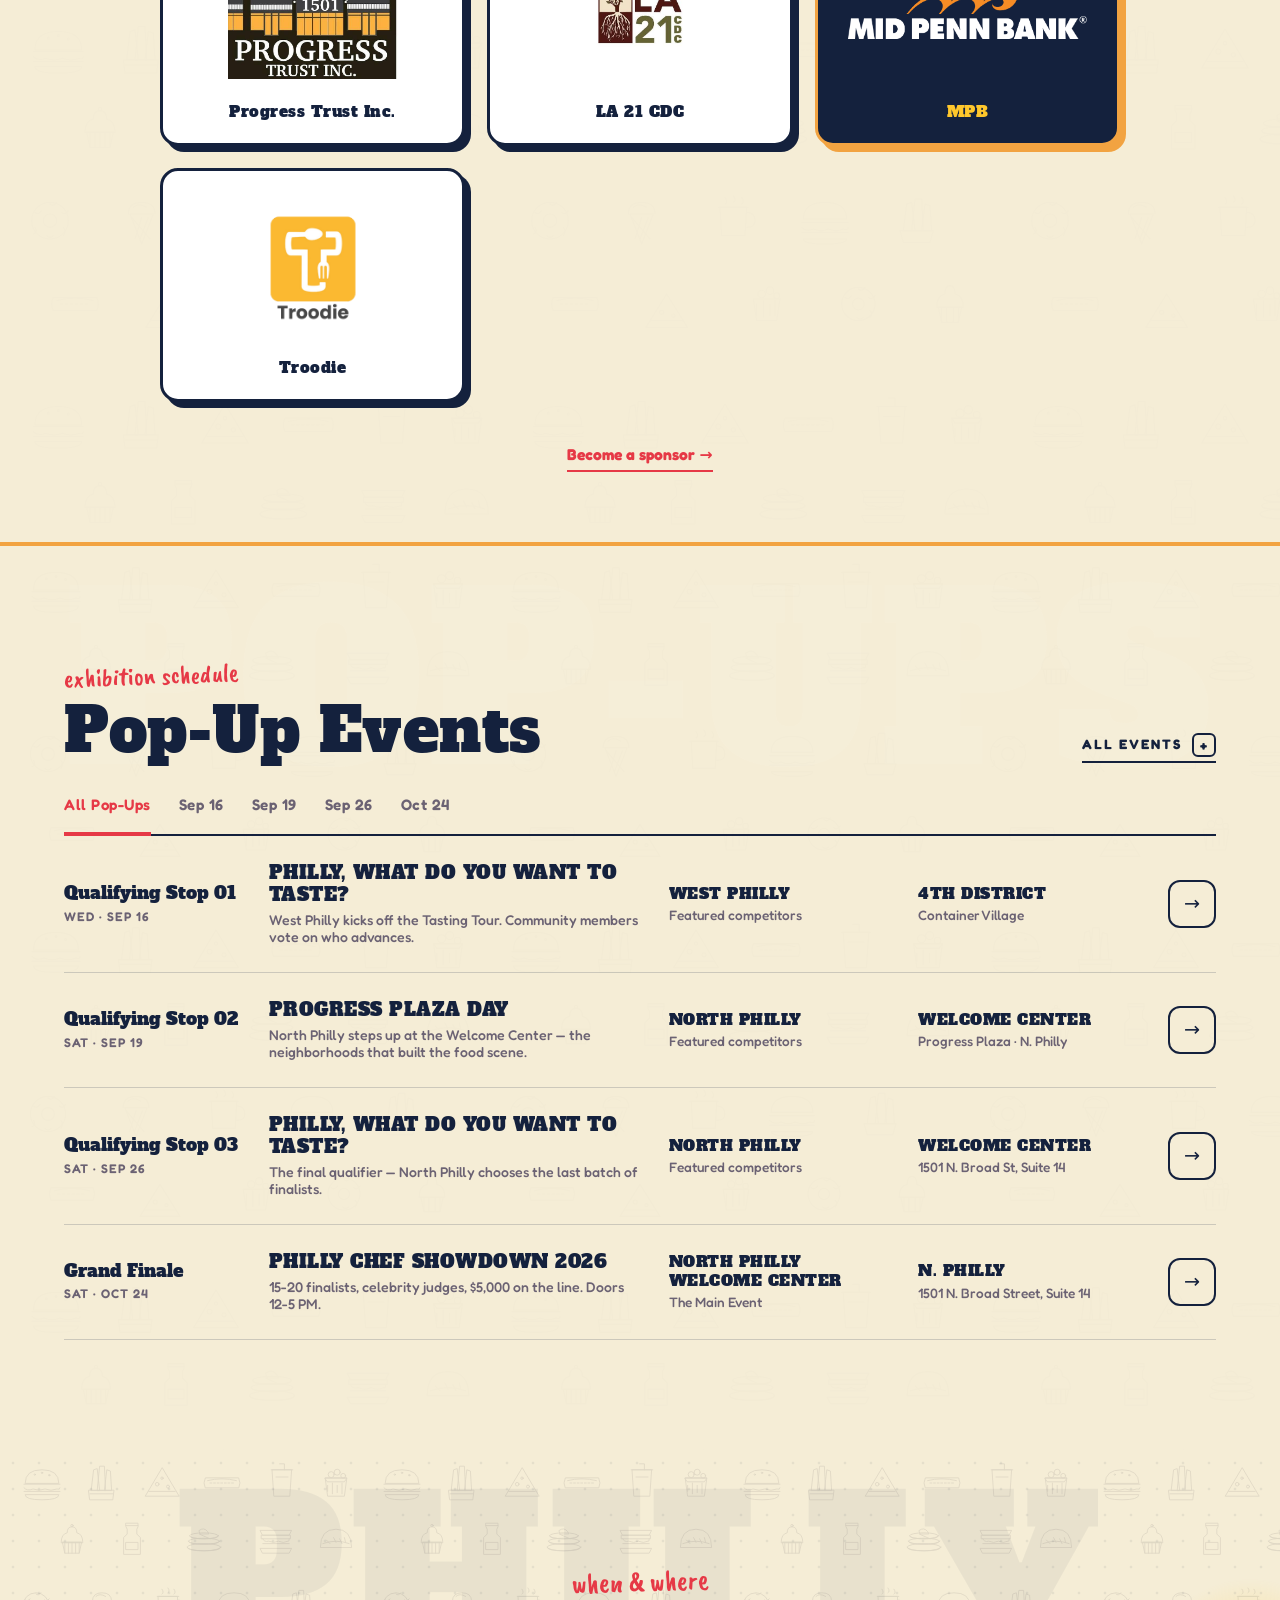
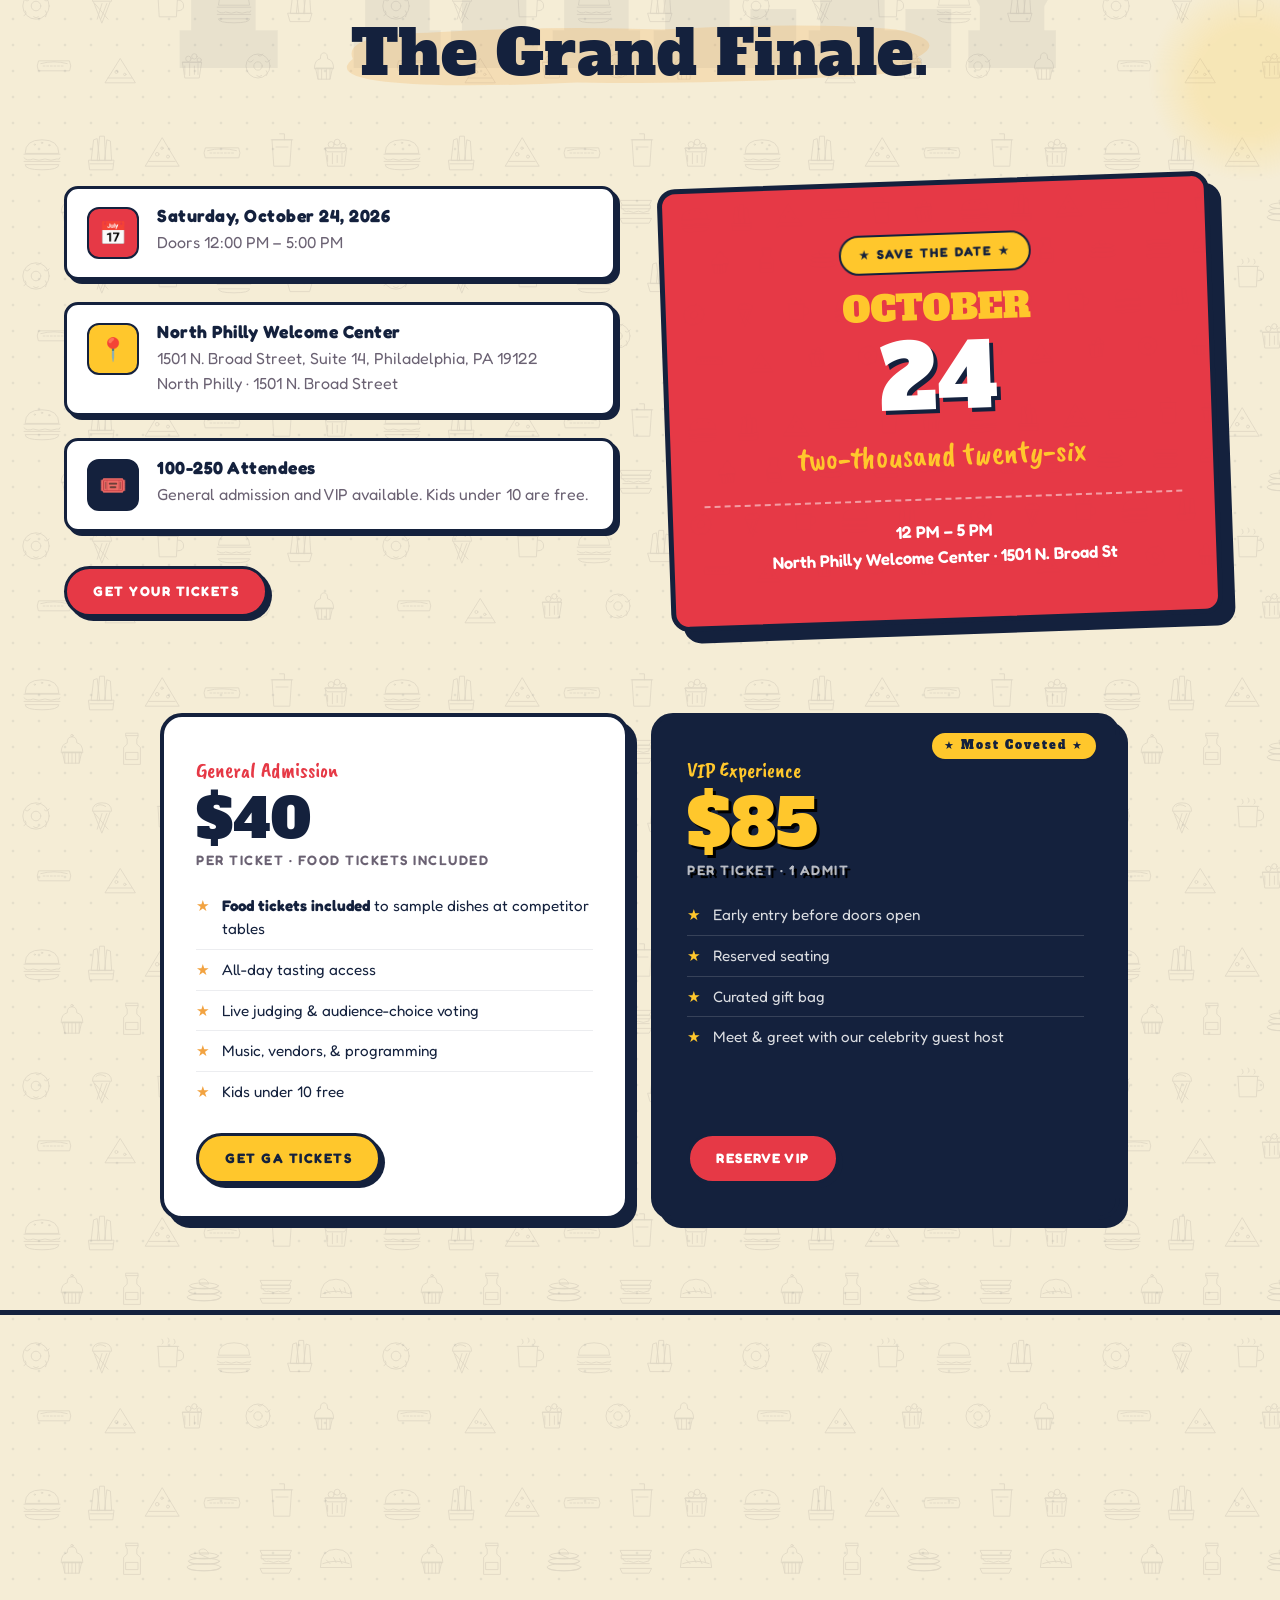
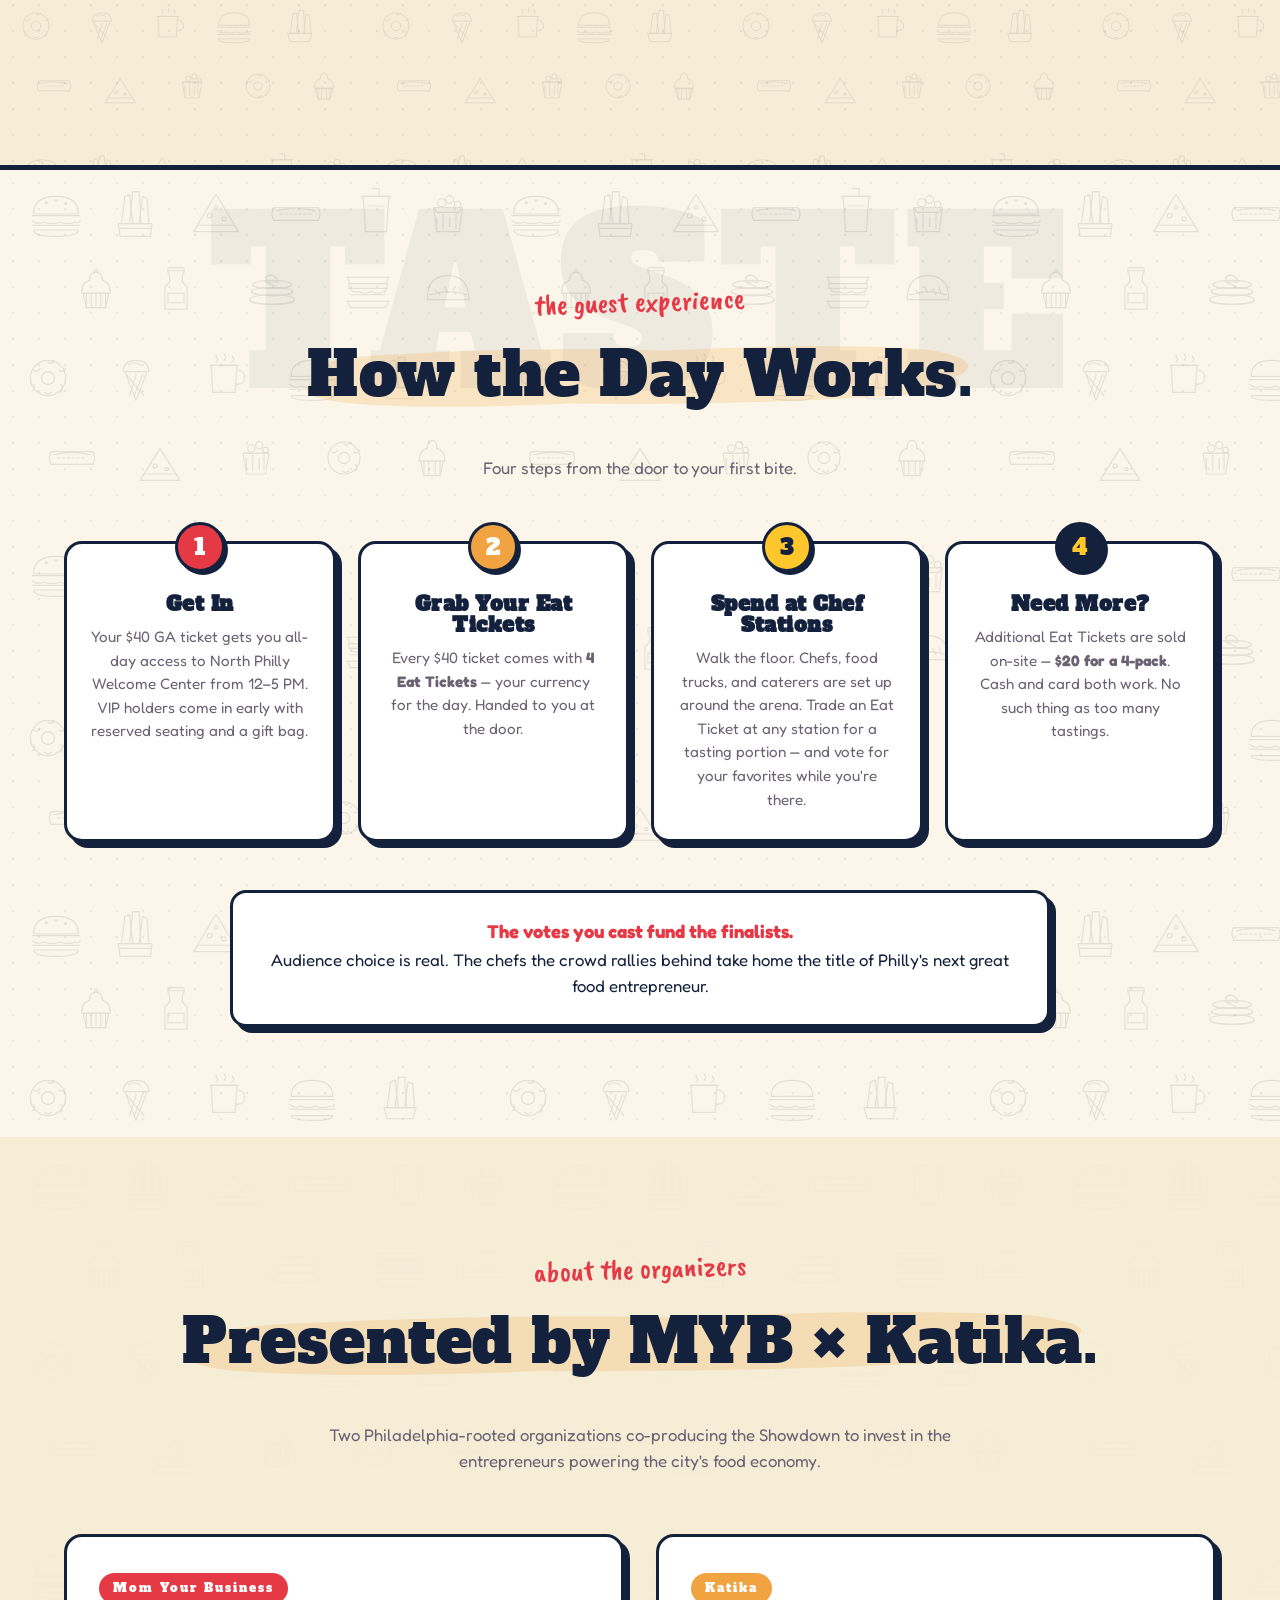
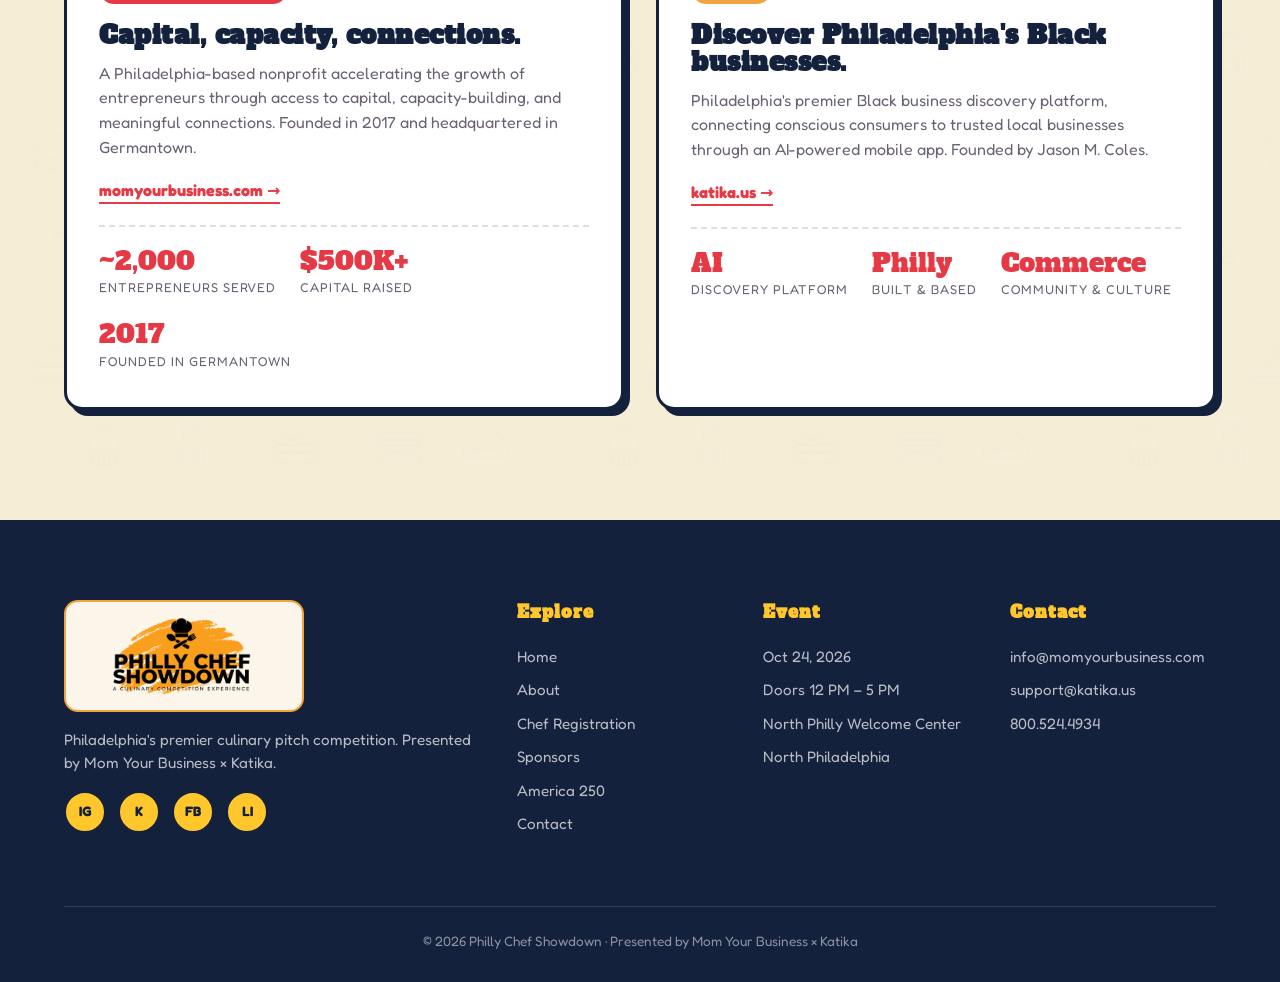
==== commit 3e140d36: "live voting: /vote and /results pages for grand finale" ====
--- a/index.html
+++ b/index.html
@@ -47,8 +47,10 @@
   .winners-banner{background:linear-gradient(135deg,var(--navy),#0d1a3a);color:#fff;padding:60px 20px;}
   .winners-banner .kicker-pill{display:inline-block;background:var(--red);color:#fff;padding:8px 20px;border-radius:30px;font-weight:800;letter-spacing:1px;font-size:.9rem;margin-bottom:14px;}
   .winners-banner h2{font-family:'Alfa Slab One',sans-serif;font-size:clamp(2.2rem,5vw,3.6rem);color:#fff;margin:0 0 30px;line-height:1;text-align:center;}
-  .winners-grid{display:grid;grid-template-columns:repeat(auto-fit,minmax(240px,1fr));gap:20px;max-width:1100px;margin:0 auto 32px;}
-  .winner-card{background:#fff;color:var(--navy);border-radius:20px;padding:26px 22px;text-align:center;box-shadow:5px 5px 0 var(--orange);position:relative;}
+  .winners-grid{display:grid;grid-template-columns:repeat(auto-fit,minmax(240px,1fr));gap:20px;max-width:1100px;margin:0 auto 32px;align-items:stretch;}
+  .winner-card{background:#fff;color:var(--navy);border-radius:20px;padding:26px 22px;text-align:center;box-shadow:5px 5px 0 var(--orange);position:relative;display:flex;flex-direction:column;justify-content:flex-start;min-height:200px;}
+  .winner-card h3{min-height:3.2rem;display:flex;align-items:center;justify-content:center;}
+  .winner-card .chef{margin-top:auto;}
   .winner-card.grand{background:linear-gradient(180deg,#fff5e1,#fff);border:4px solid var(--red);box-shadow:5px 5px 0 var(--red);transform:scale(1.03);}
   .winner-card .prize-chip{display:inline-block;background:var(--orange);color:#fff;padding:5px 14px;border-radius:30px;font-weight:800;font-size:.75rem;letter-spacing:.8px;margin-bottom:12px;}
   .winner-card.grand .prize-chip{background:var(--red);font-size:.85rem;}
@@ -71,12 +73,12 @@
       <div class="winner-card grand">
         <span class="prize-chip">GRAND PRIZE · $5,000</span>
         <h3>Ms. Minnie's Kitchen</h3>
-        <p>&amp; Catering LLC</p>
         <p class="chef">Chef Minnie Pressley</p>
       </div>
       <div class="winner-card">
         <span class="prize-chip">🐟 FISH HOAGIE</span>
         <h3>Jammin J's</h3>
+        <p class="chef">Chef Meek</p>
       </div>
       <div class="winner-card">
         <span class="prize-chip">🌱 VEGAN</span>
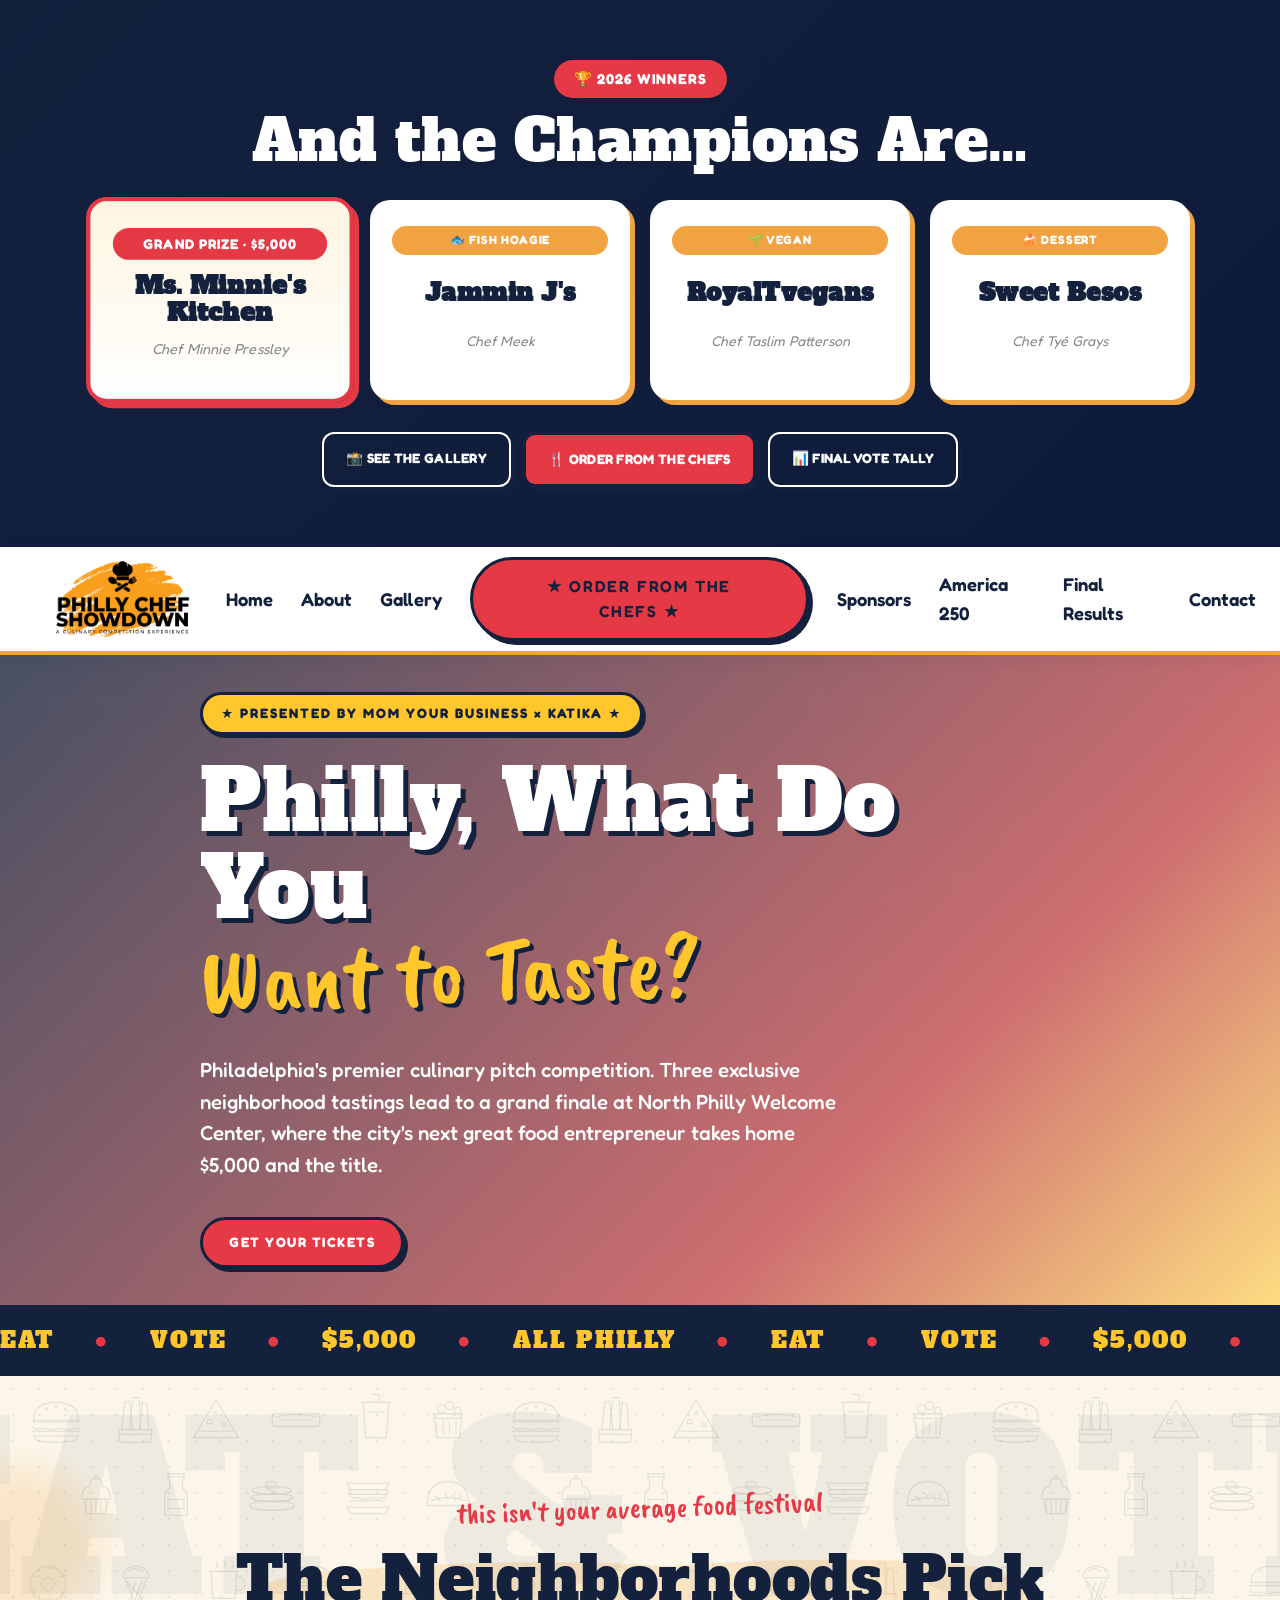
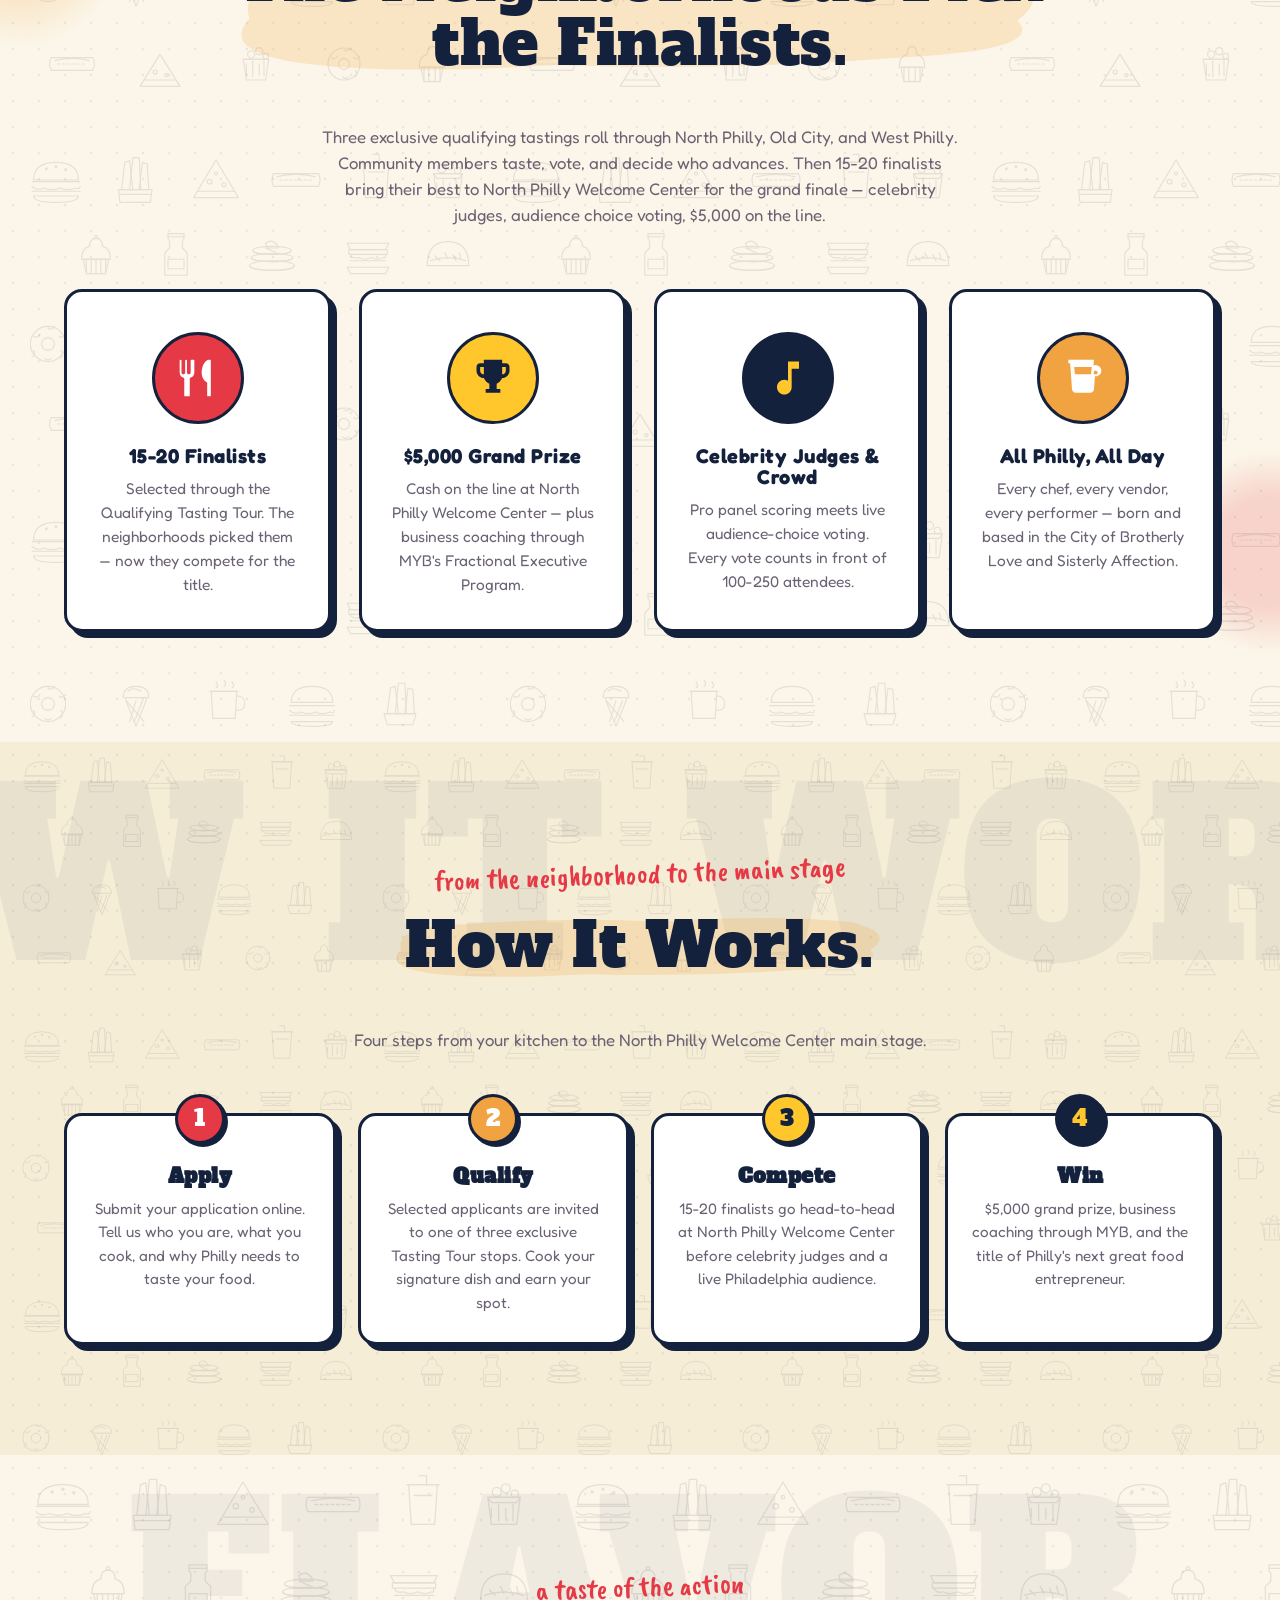
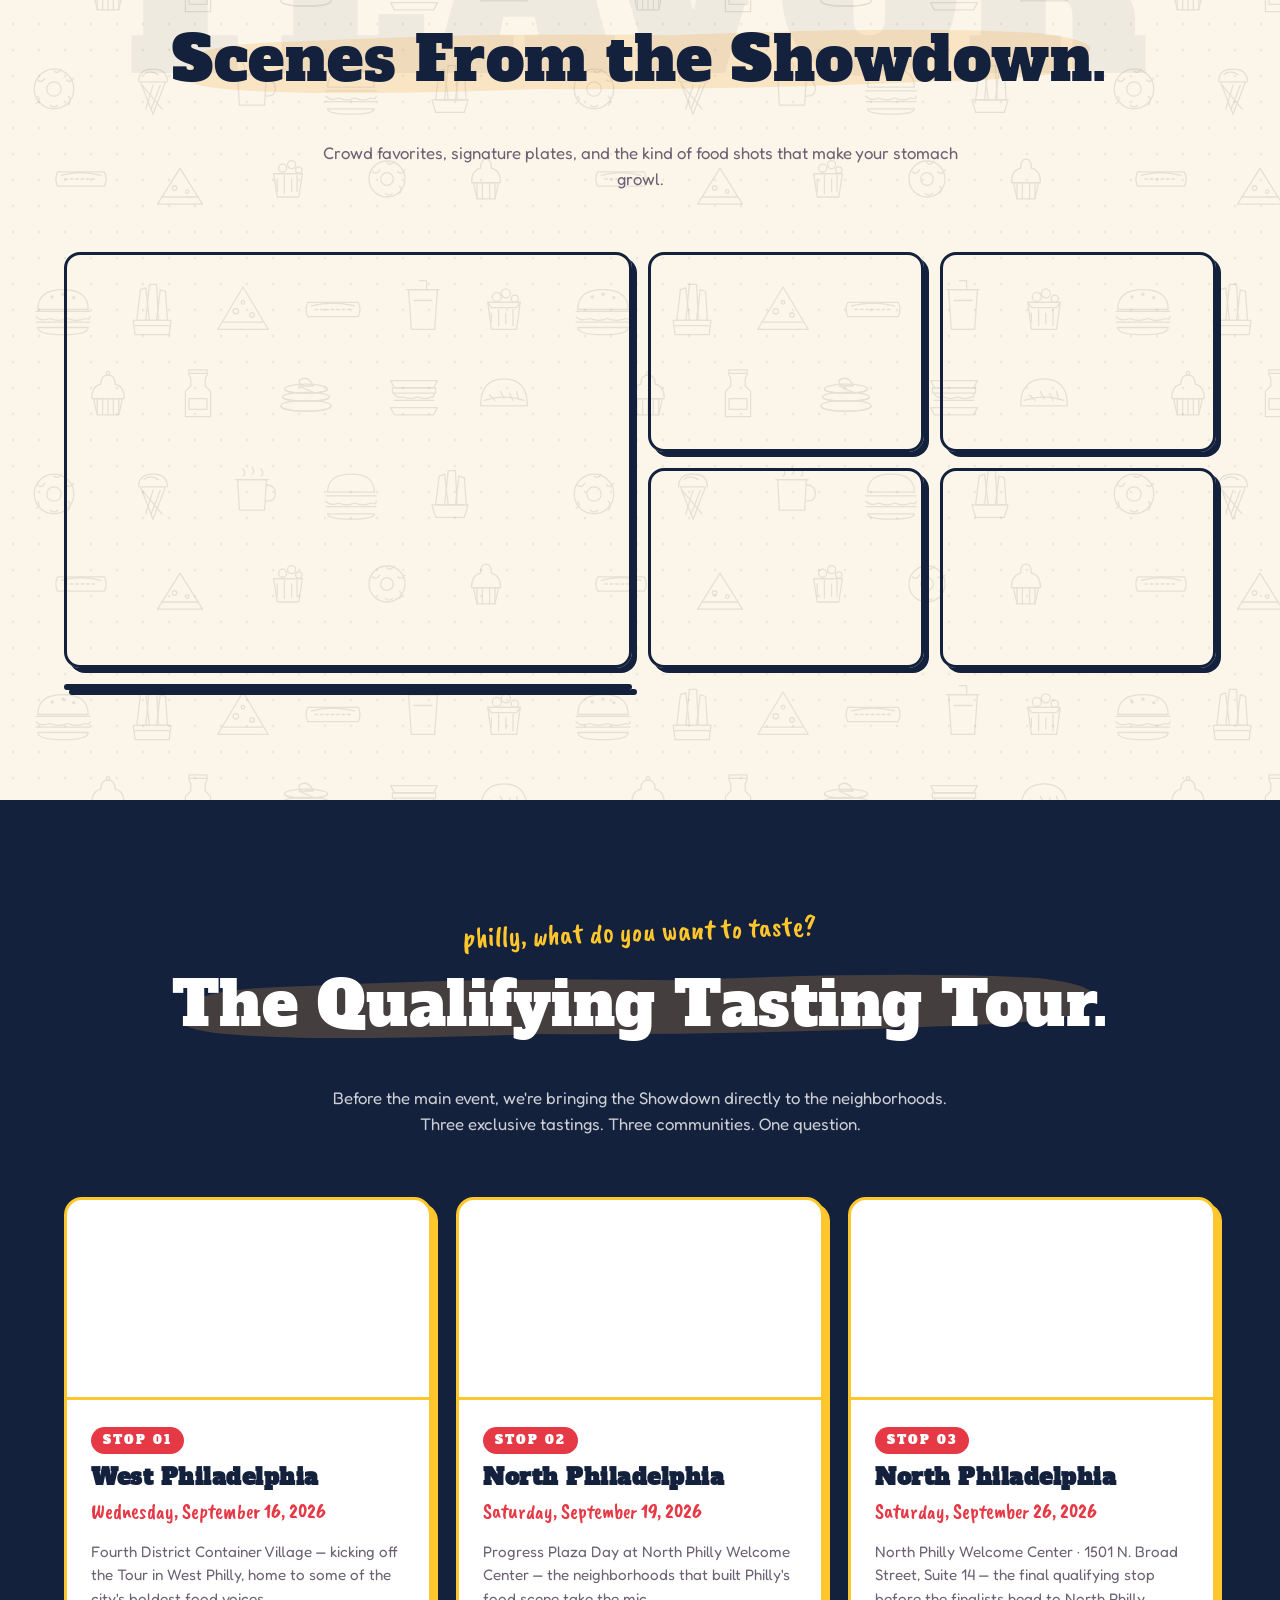
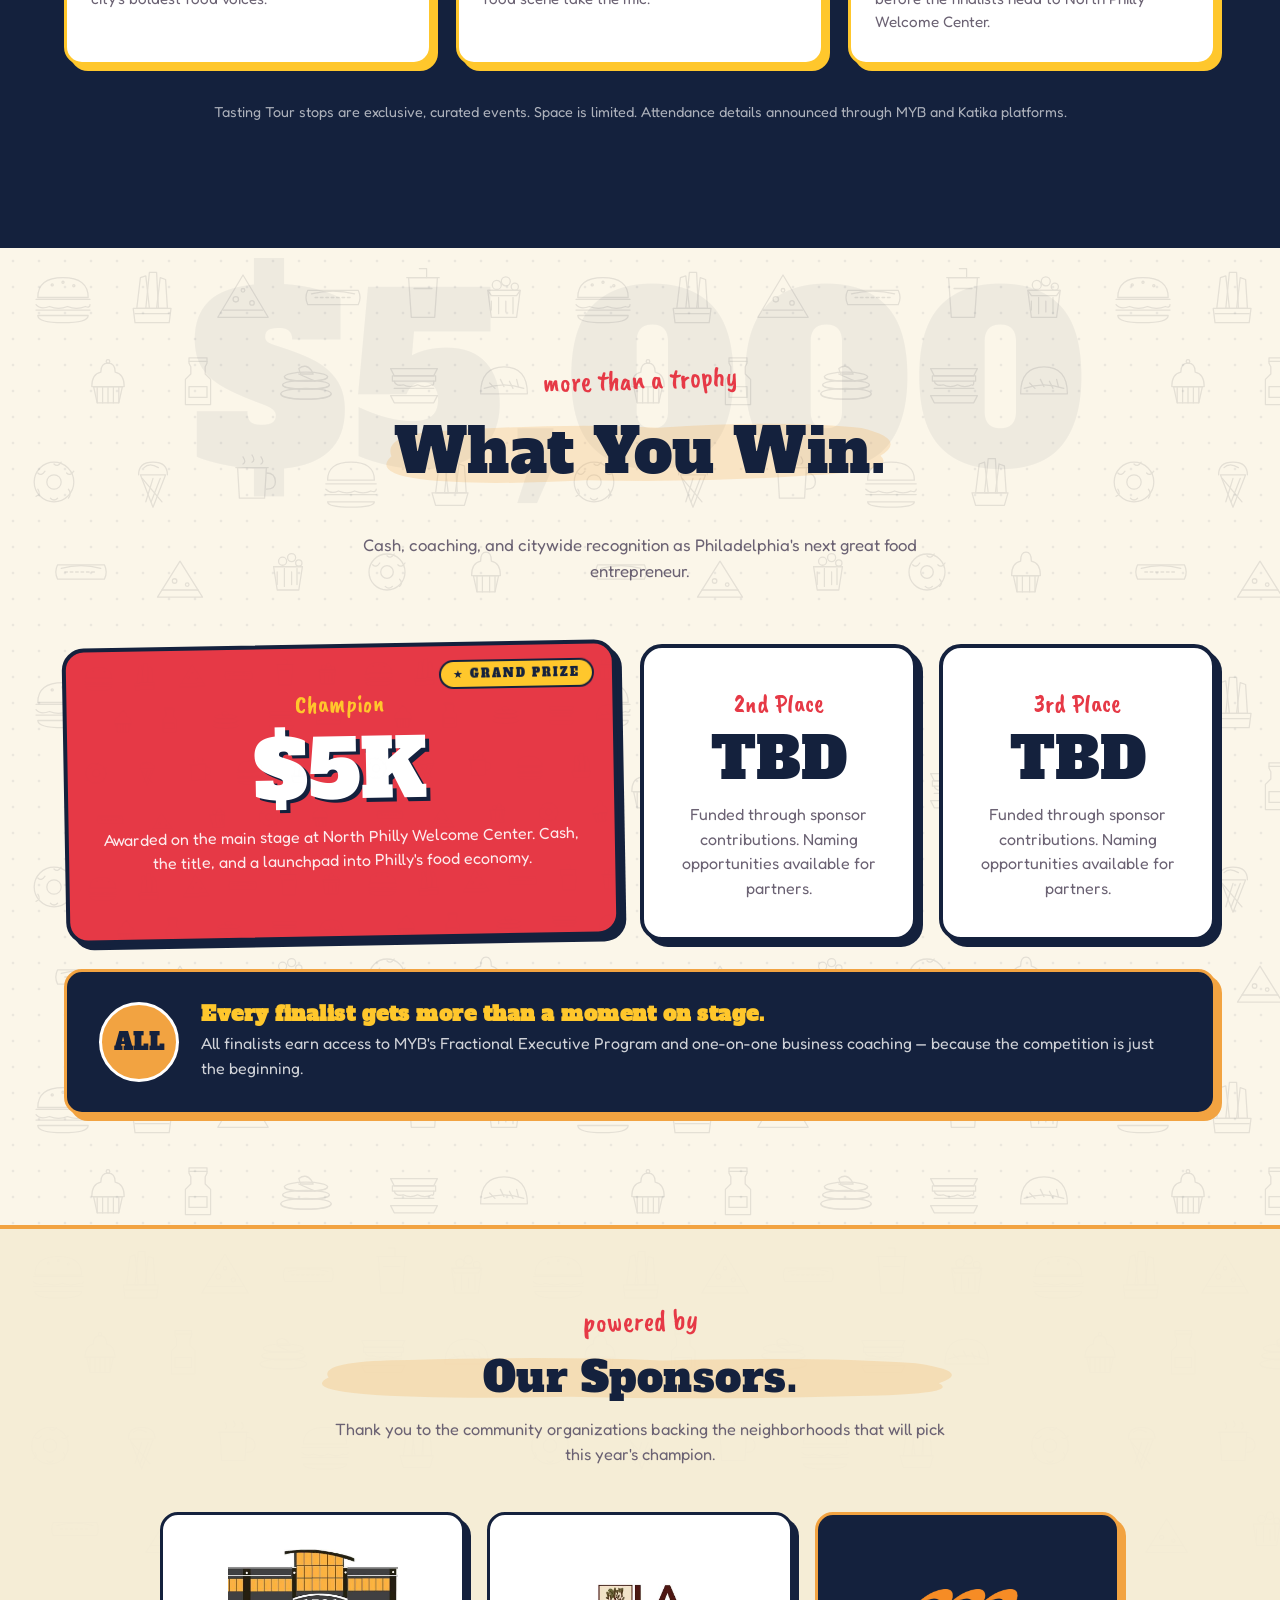
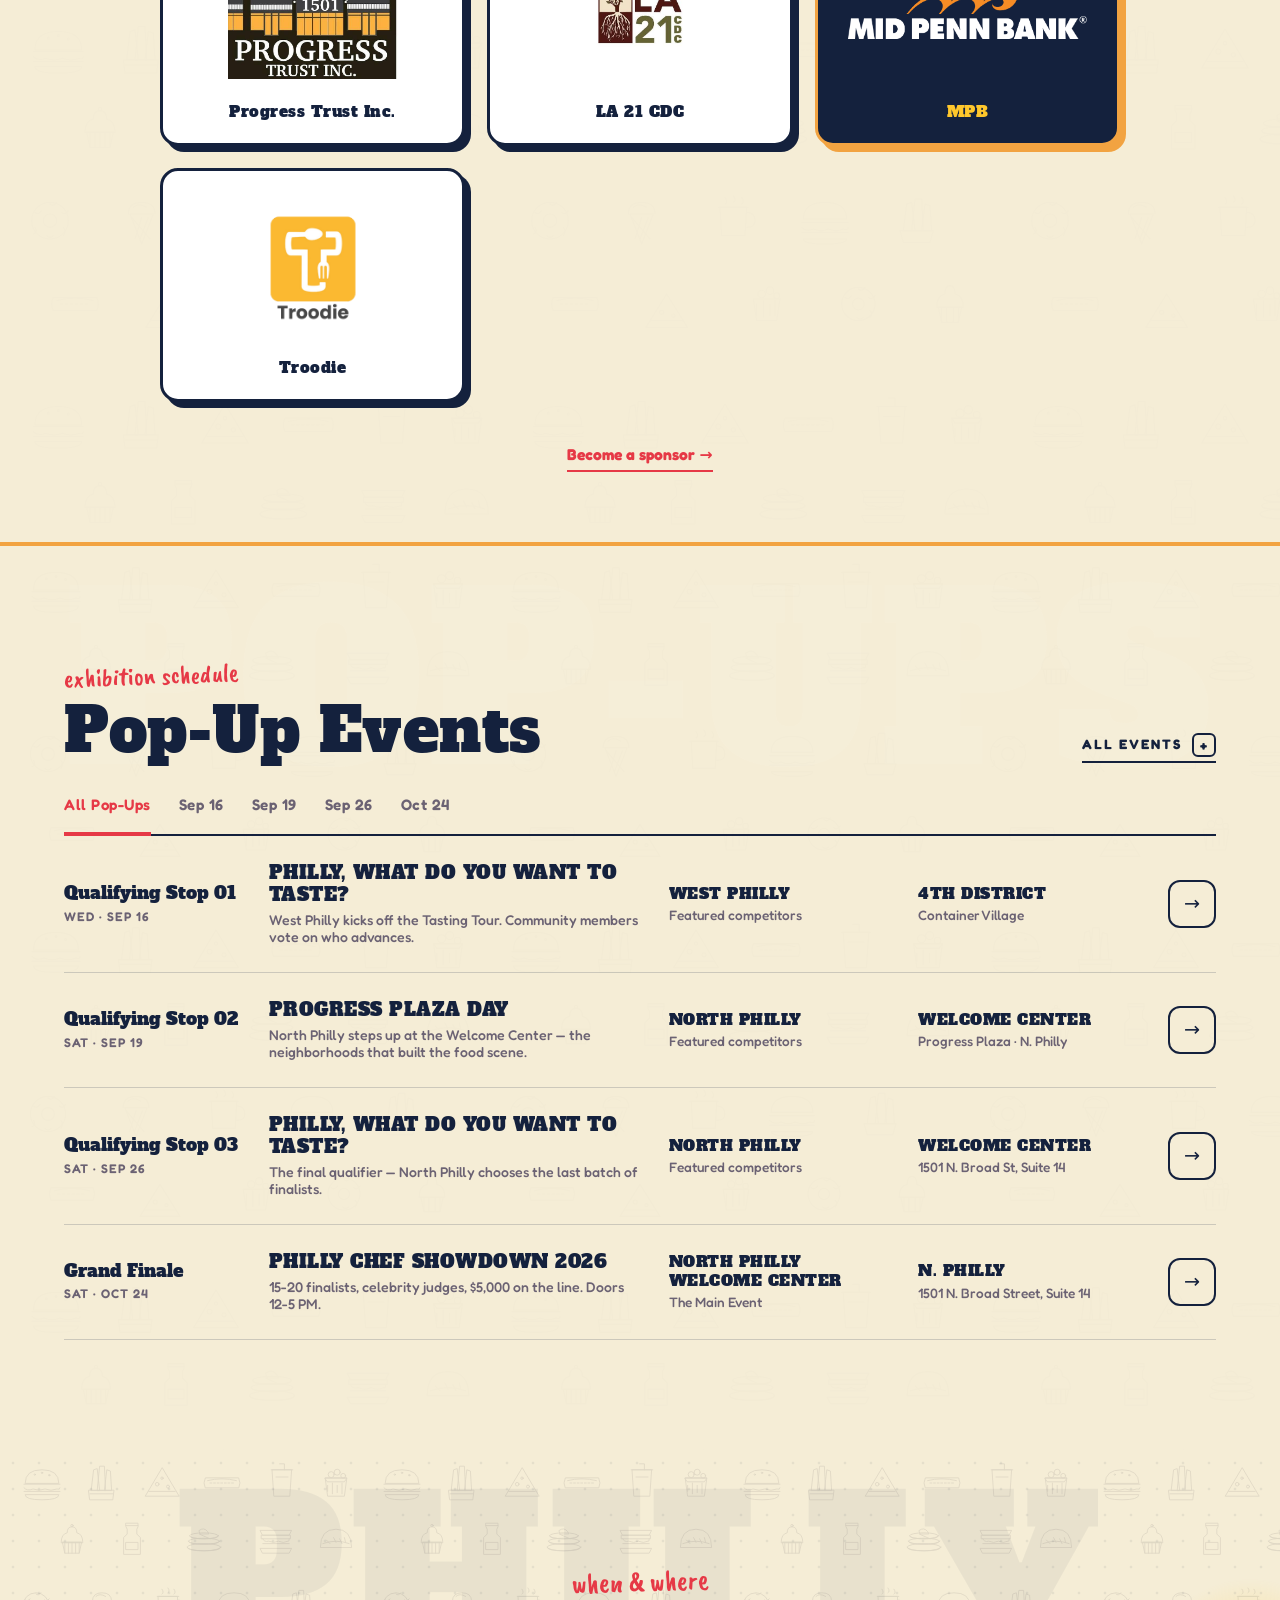
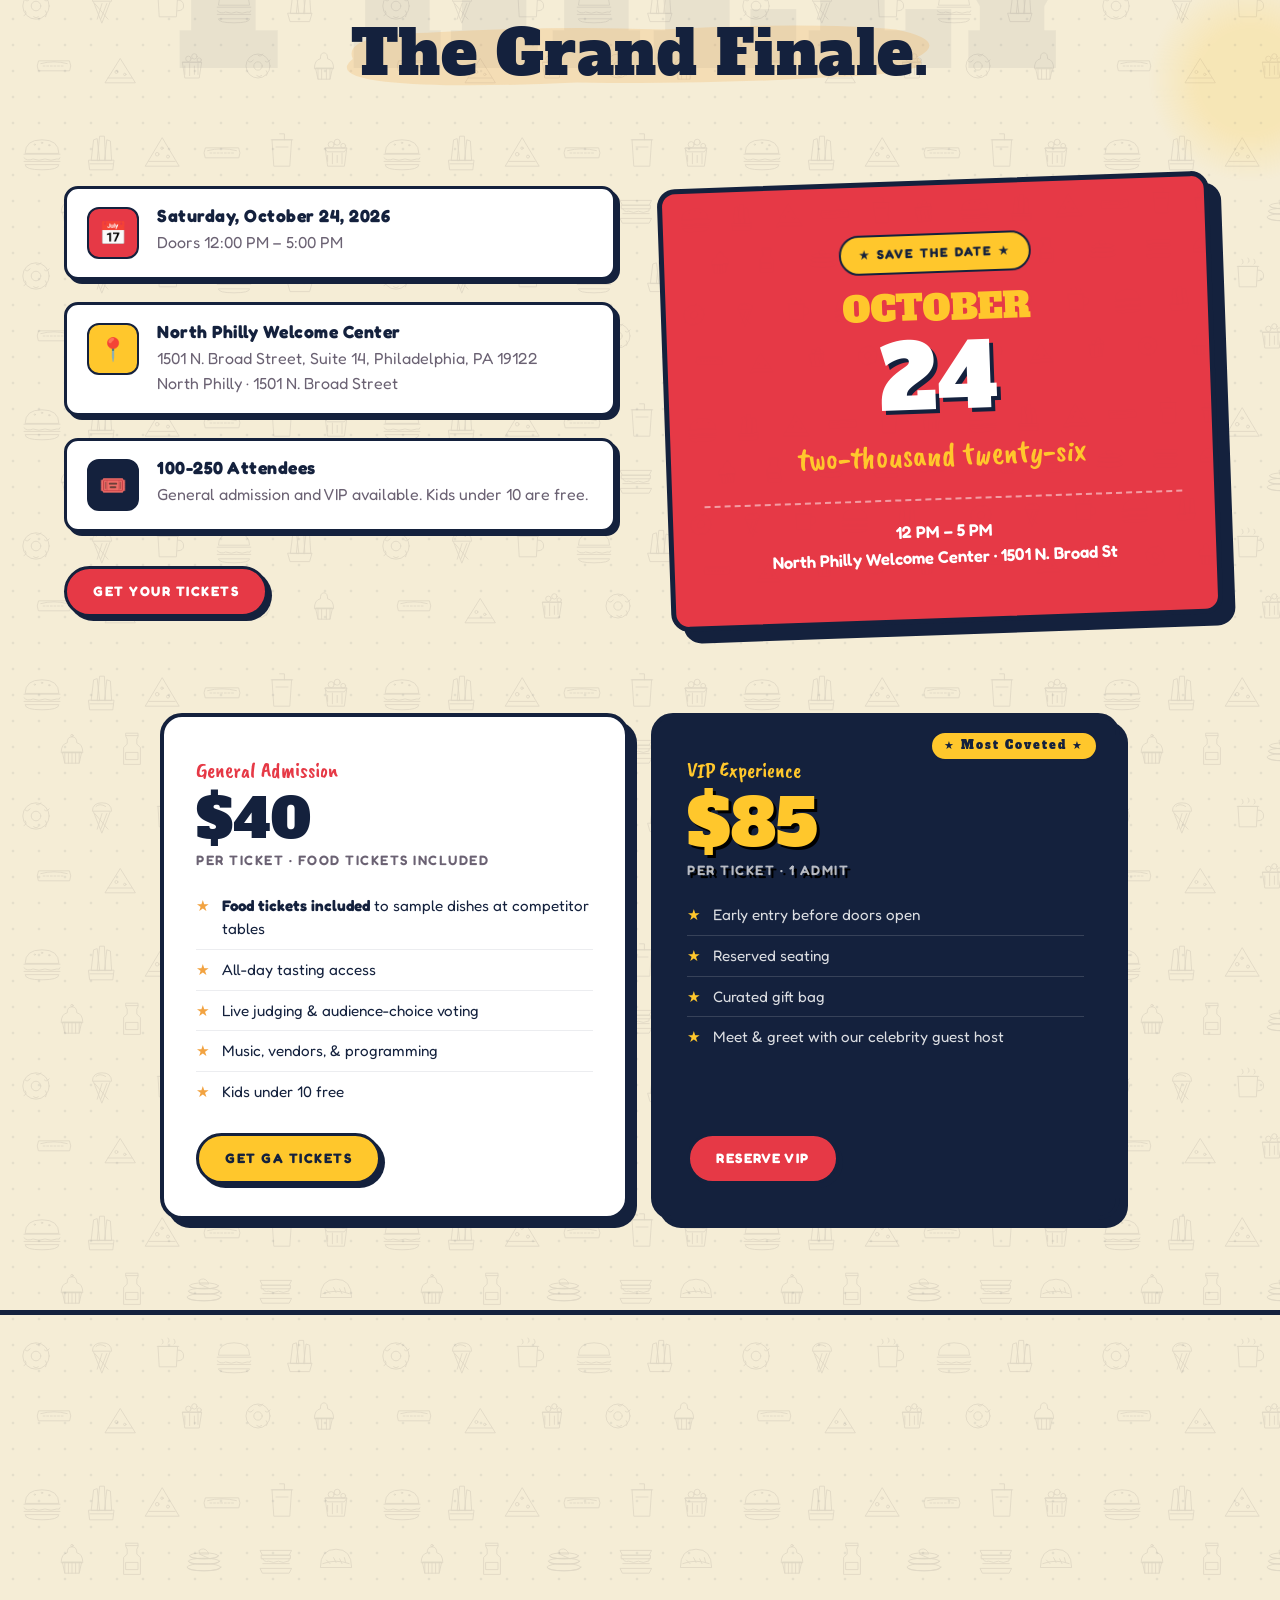
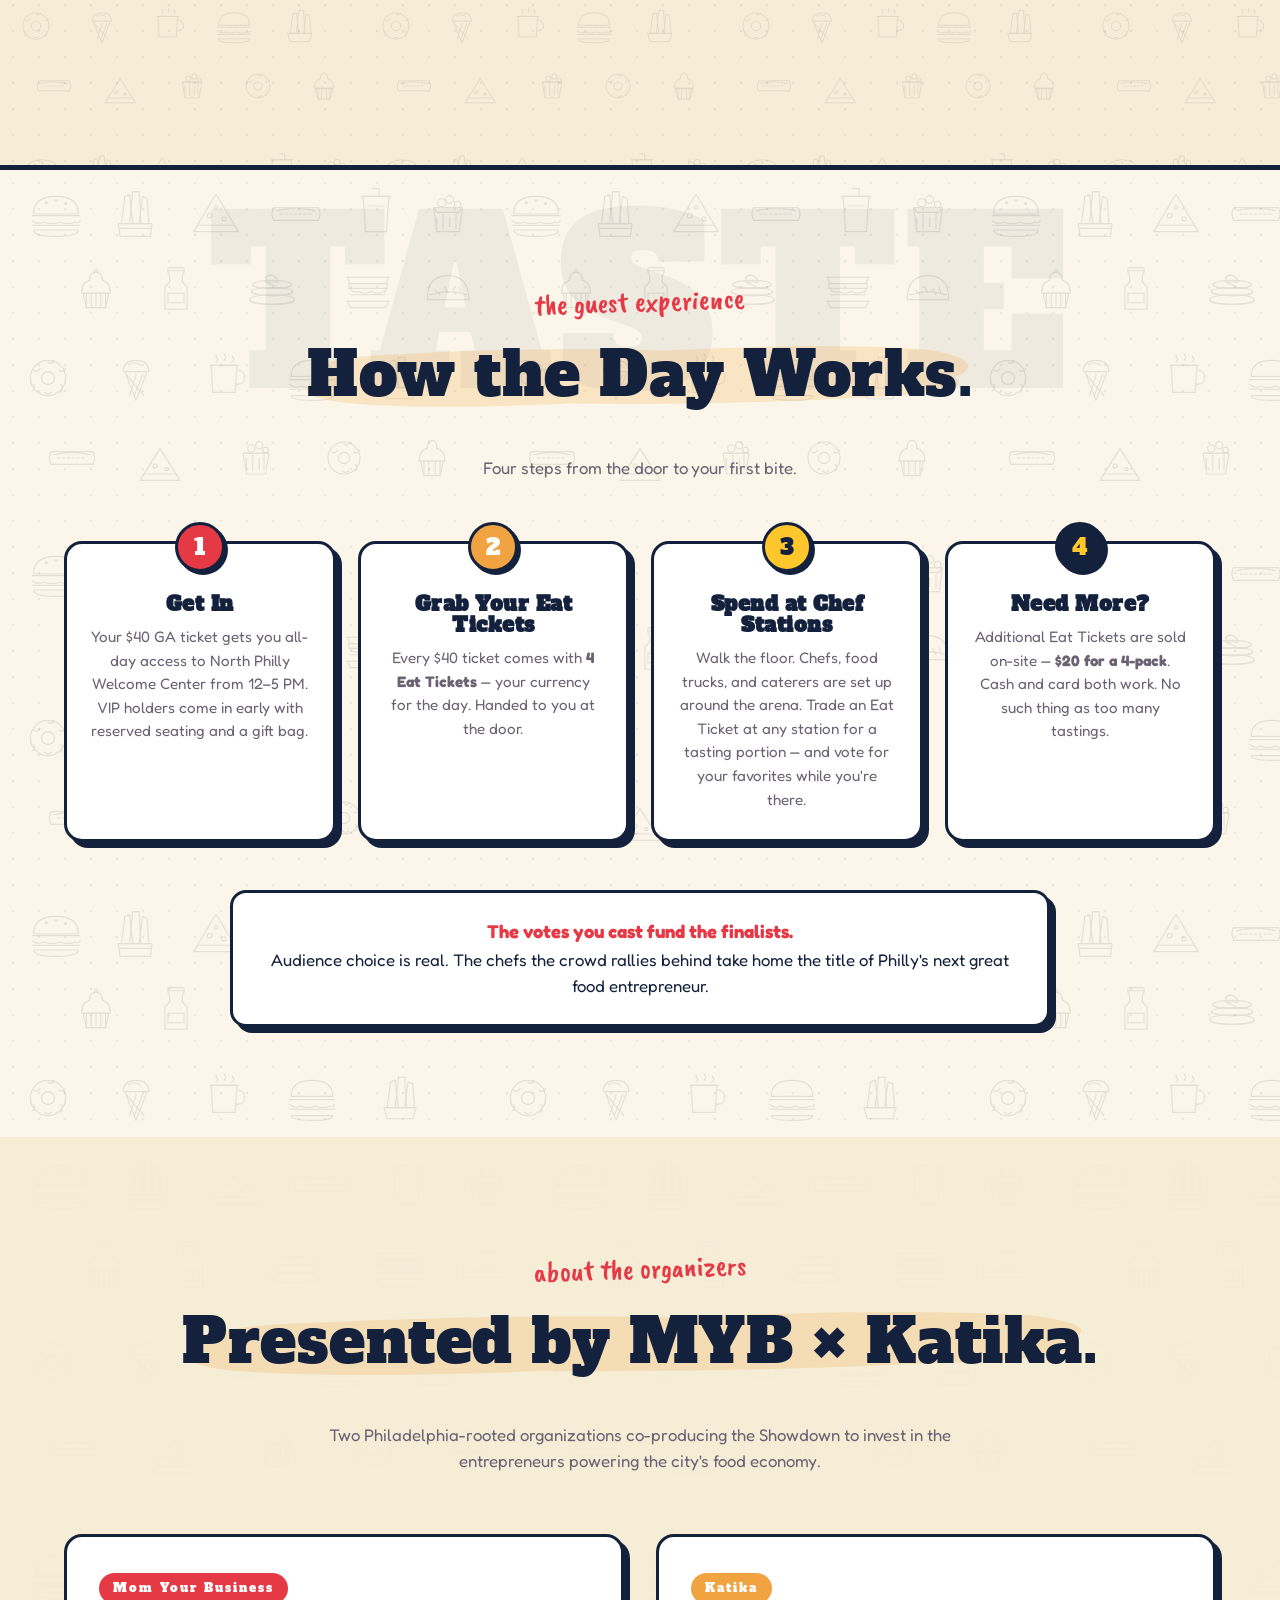
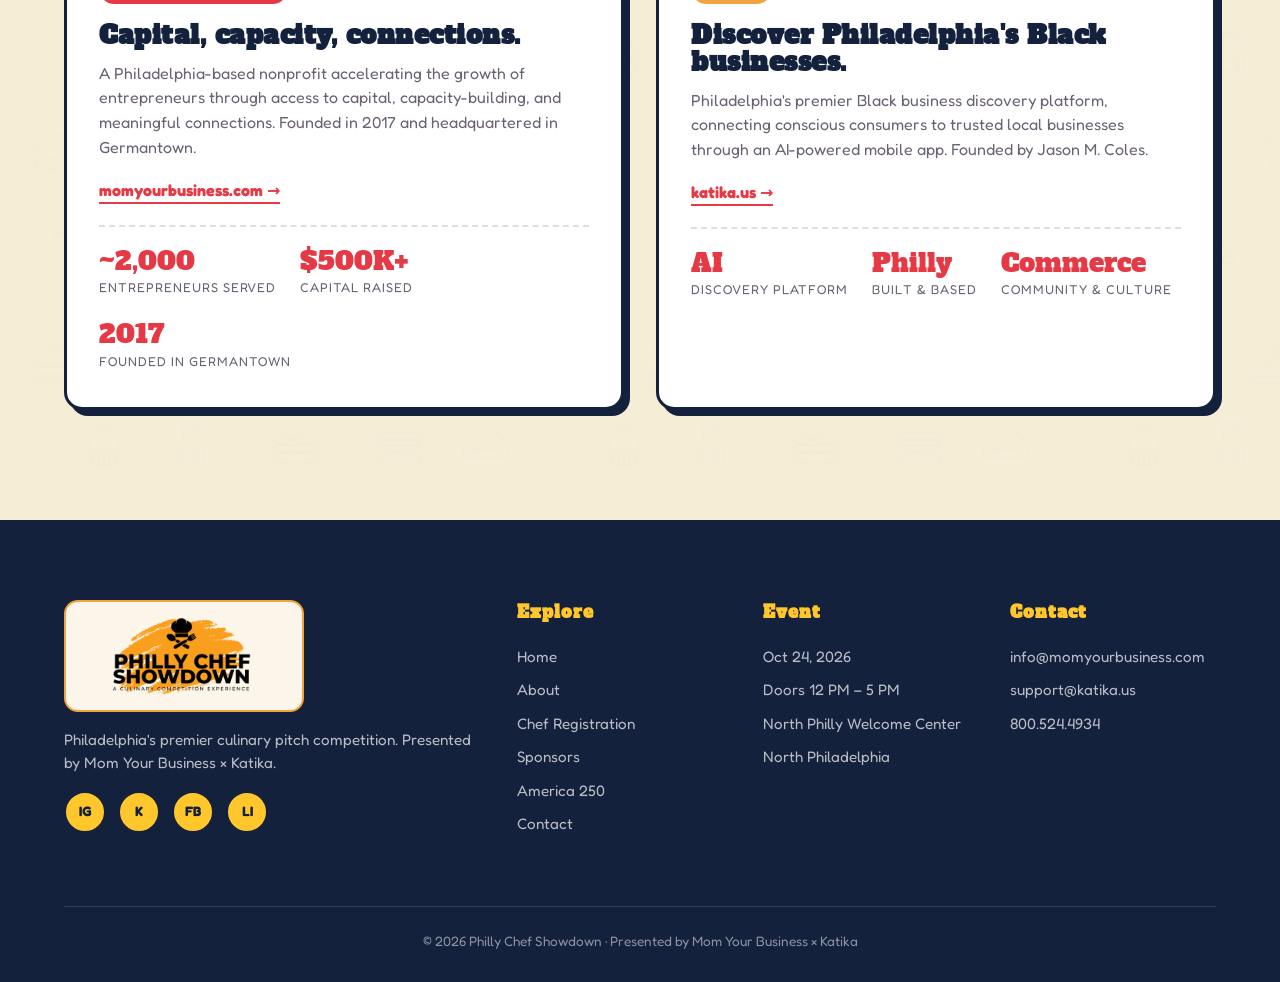
==== commit bee5545e: "live voting: /vote and /results pages for grand finale" ====
--- a/index.html
+++ b/index.html
@@ -66,7 +66,7 @@
 
 <!-- ====== WINNERS BANNER ====== -->
 <section class="winners-banner">
-  <div class="container">
+  <div class="container" style="text-align:center;">
     <span class="kicker-pill">🏆 2026 WINNERS</span>
     <h2>And the Champions Are…</h2>
     <div class="winners-grid">
@@ -114,7 +114,7 @@
       <li><a href="index.html">Home</a></li>
       <li><a href="about.html">About</a></li>
       <li><a href="/gallery">Gallery</a></li>
-      <li><a href="/order" class="cta" style="background:var(--red);">★ ORDER FROM THE CHEFS ★</a></li>
+      <li><a href="/order" class="cta" style="background:var(--red);text-align:center;display:inline-block;">★ ORDER FROM THE CHEFS ★</a></li>
       <li><a href="sponsors.html">Sponsors</a></li>
       <li><a href="america250.html">America 250</a></li>
       <li><a href="/results">Final Results</a></li>
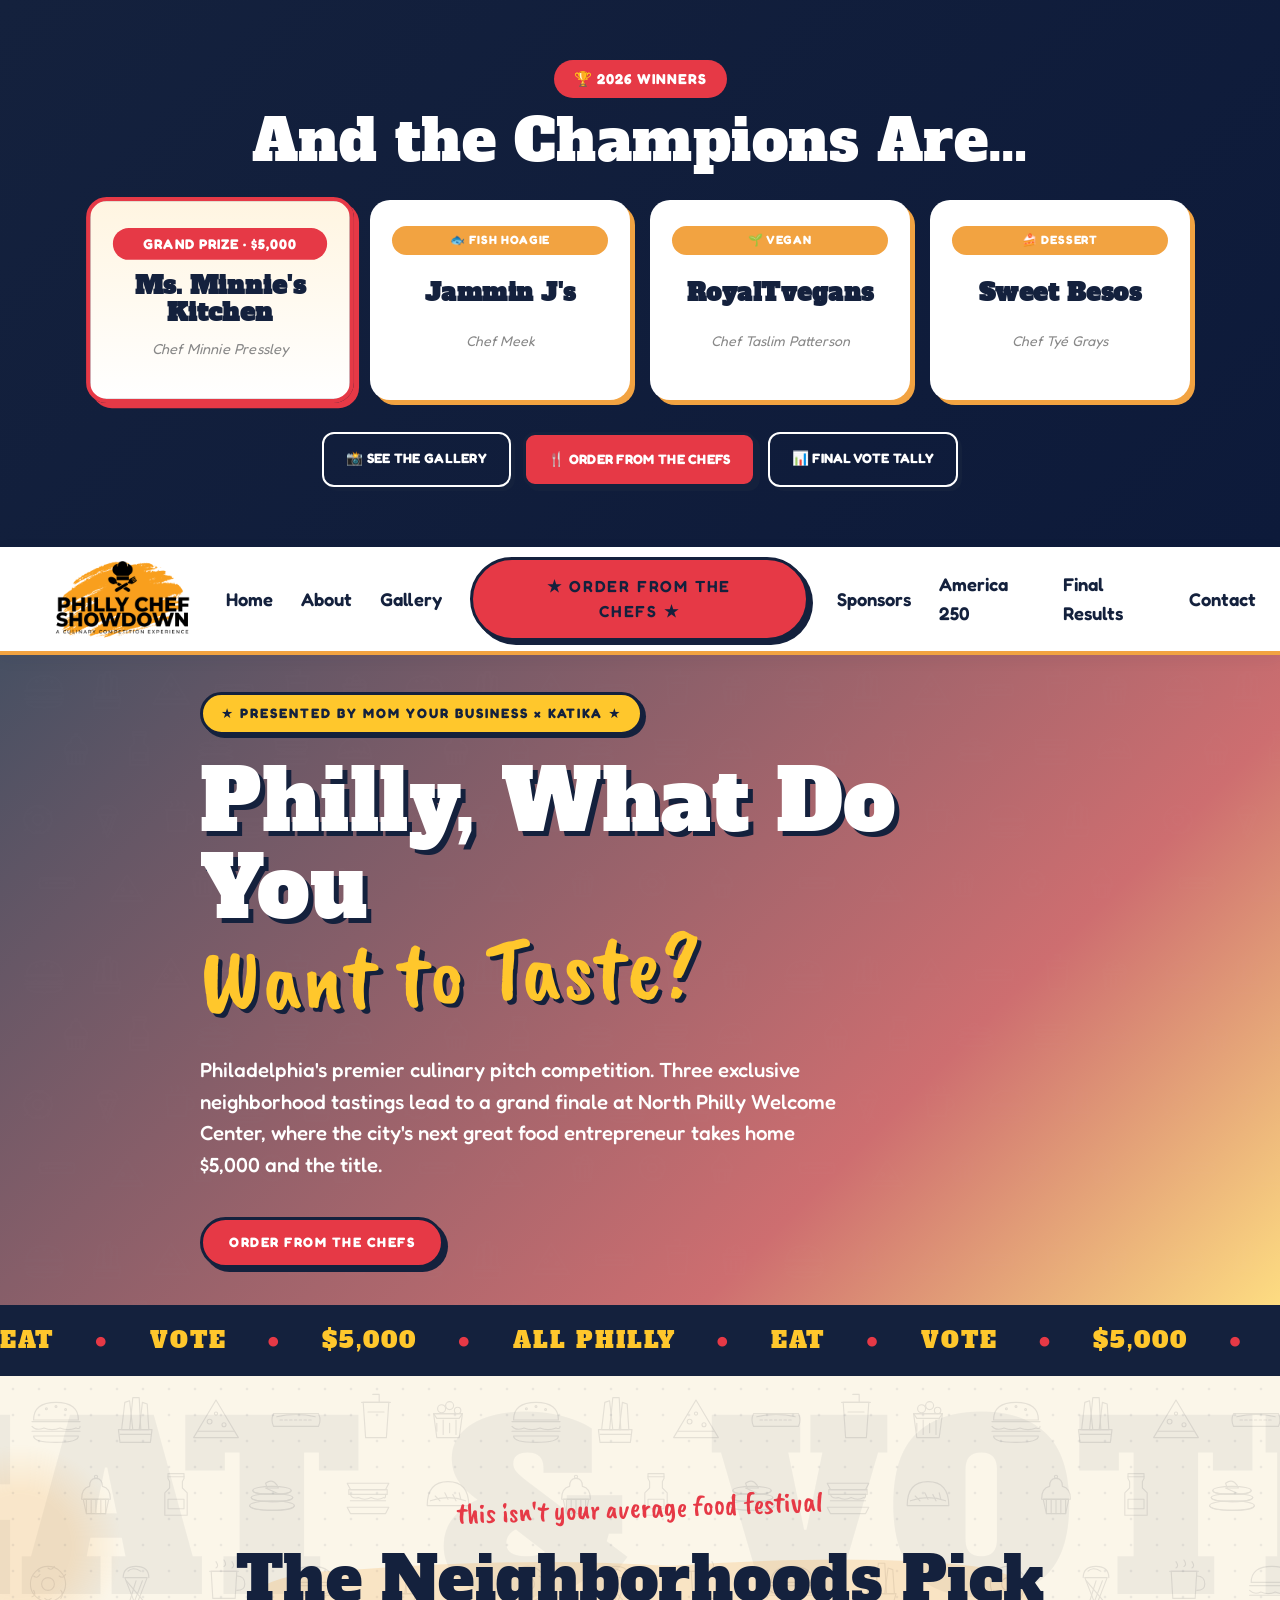
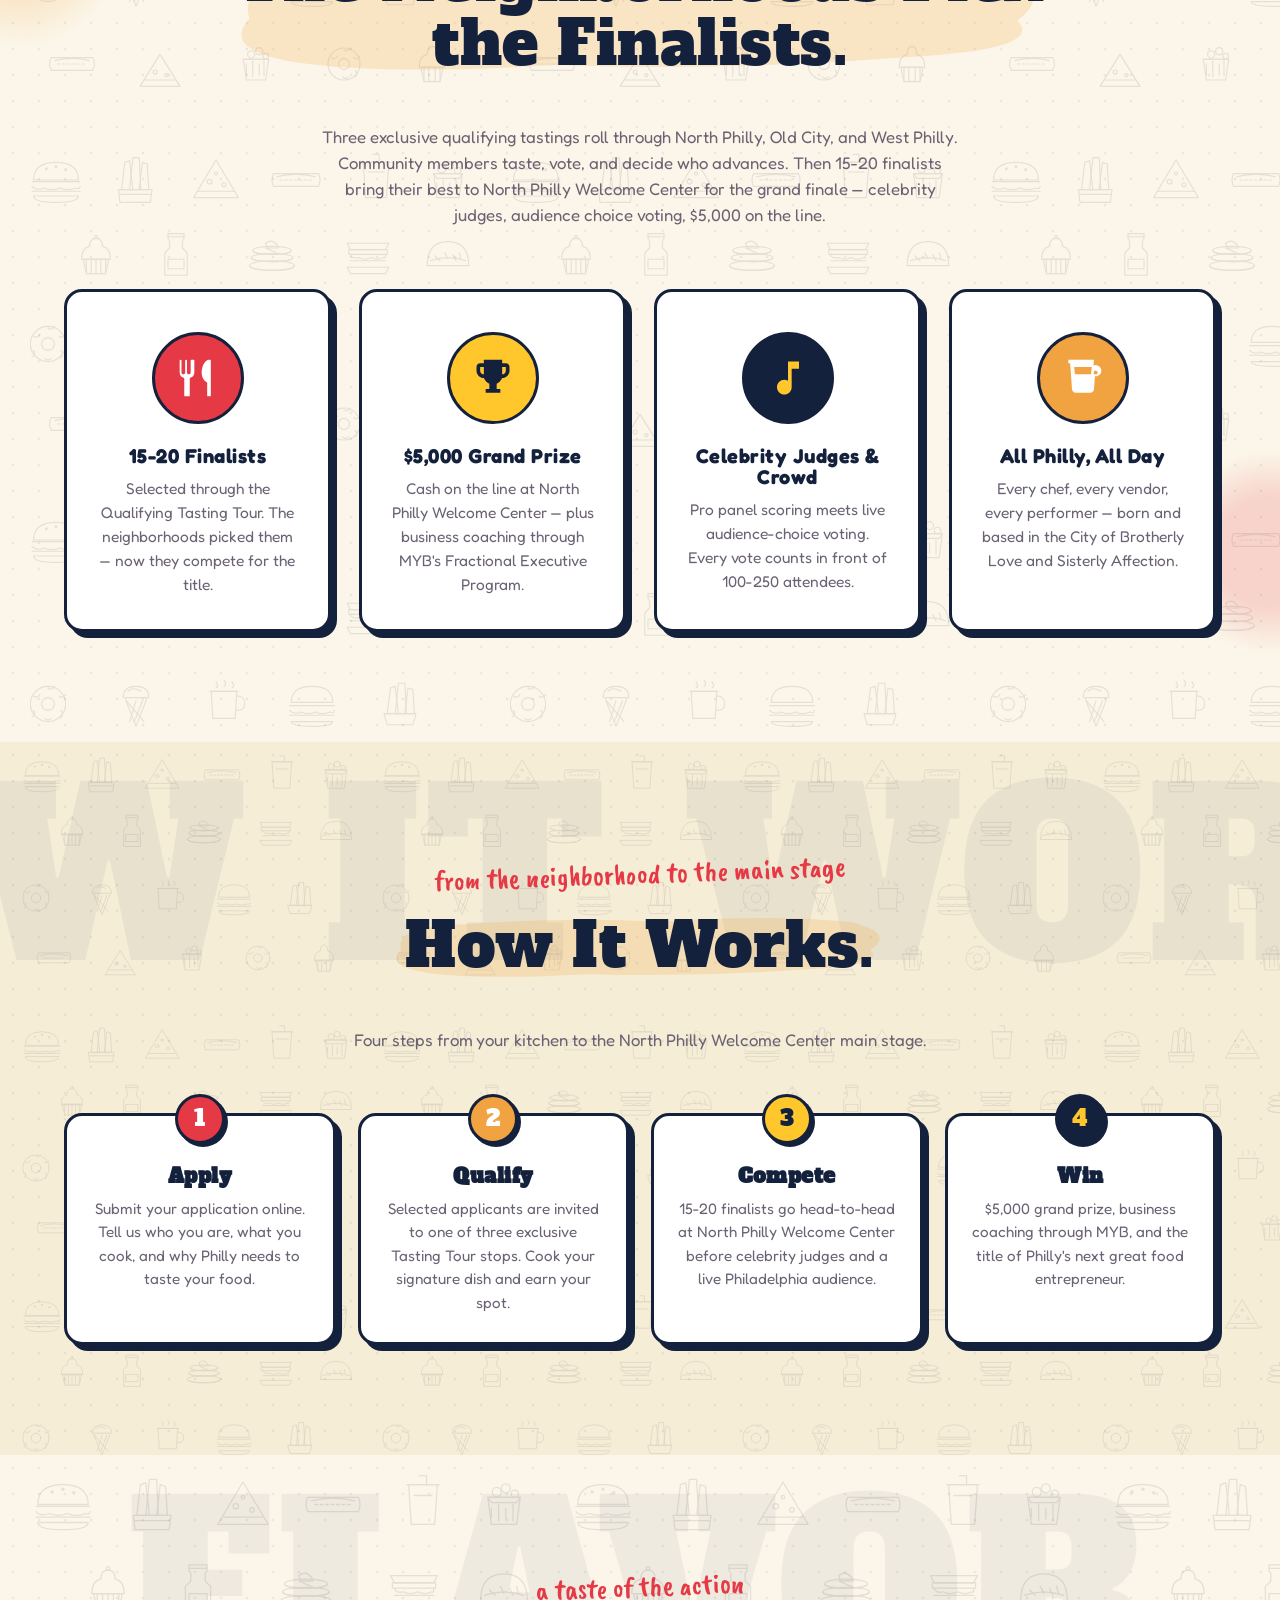
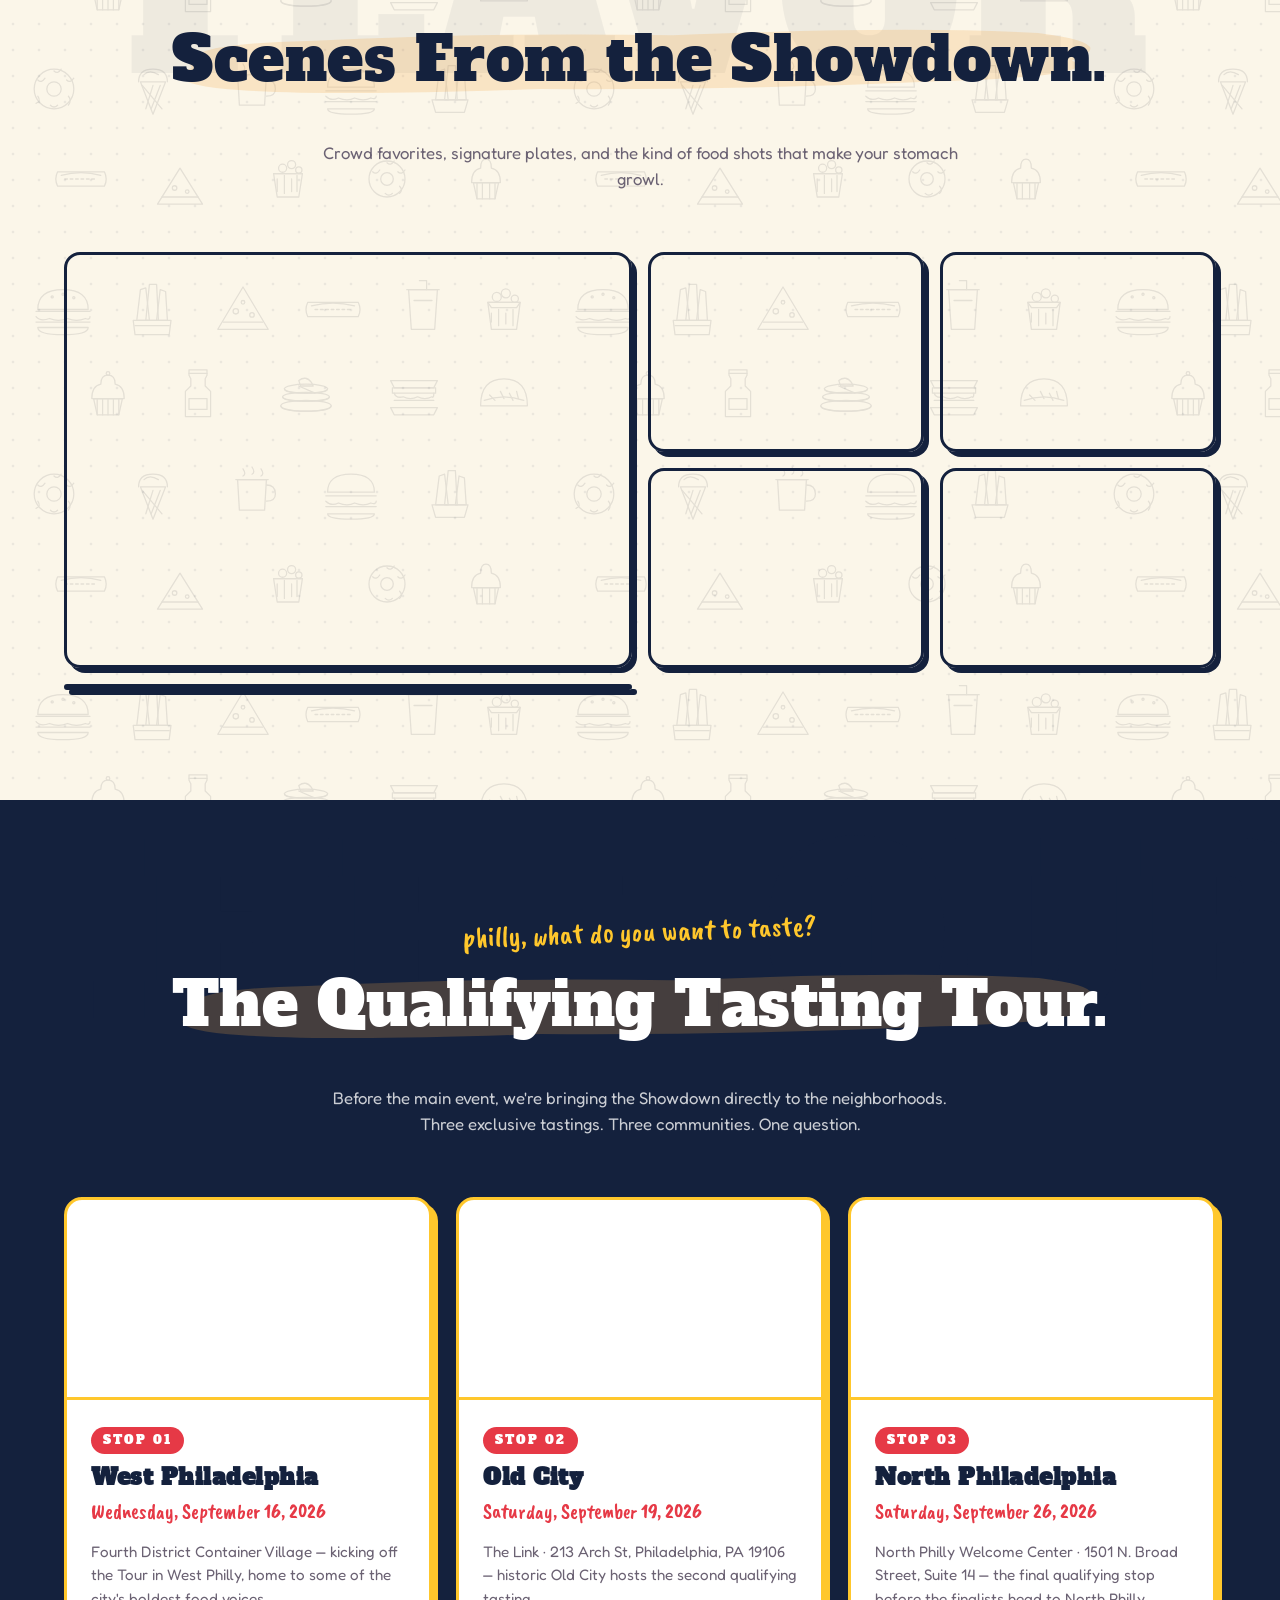
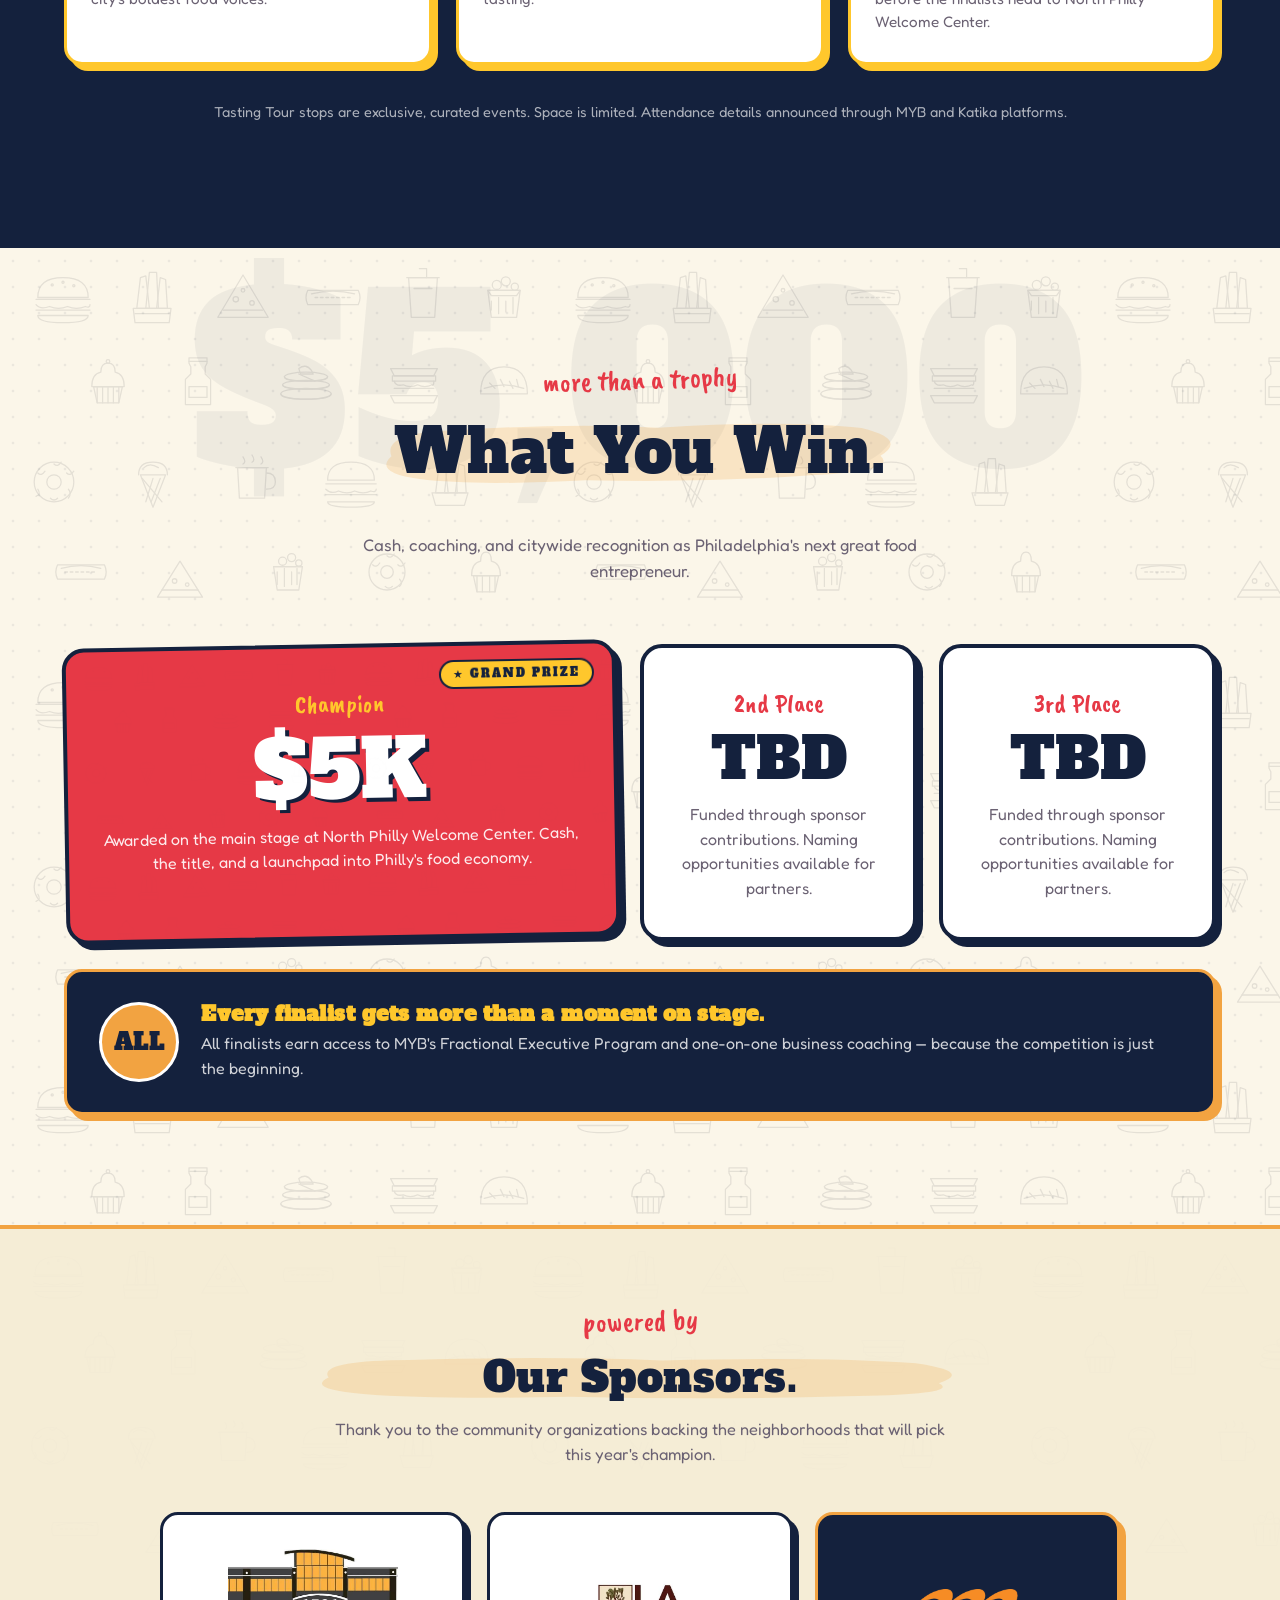
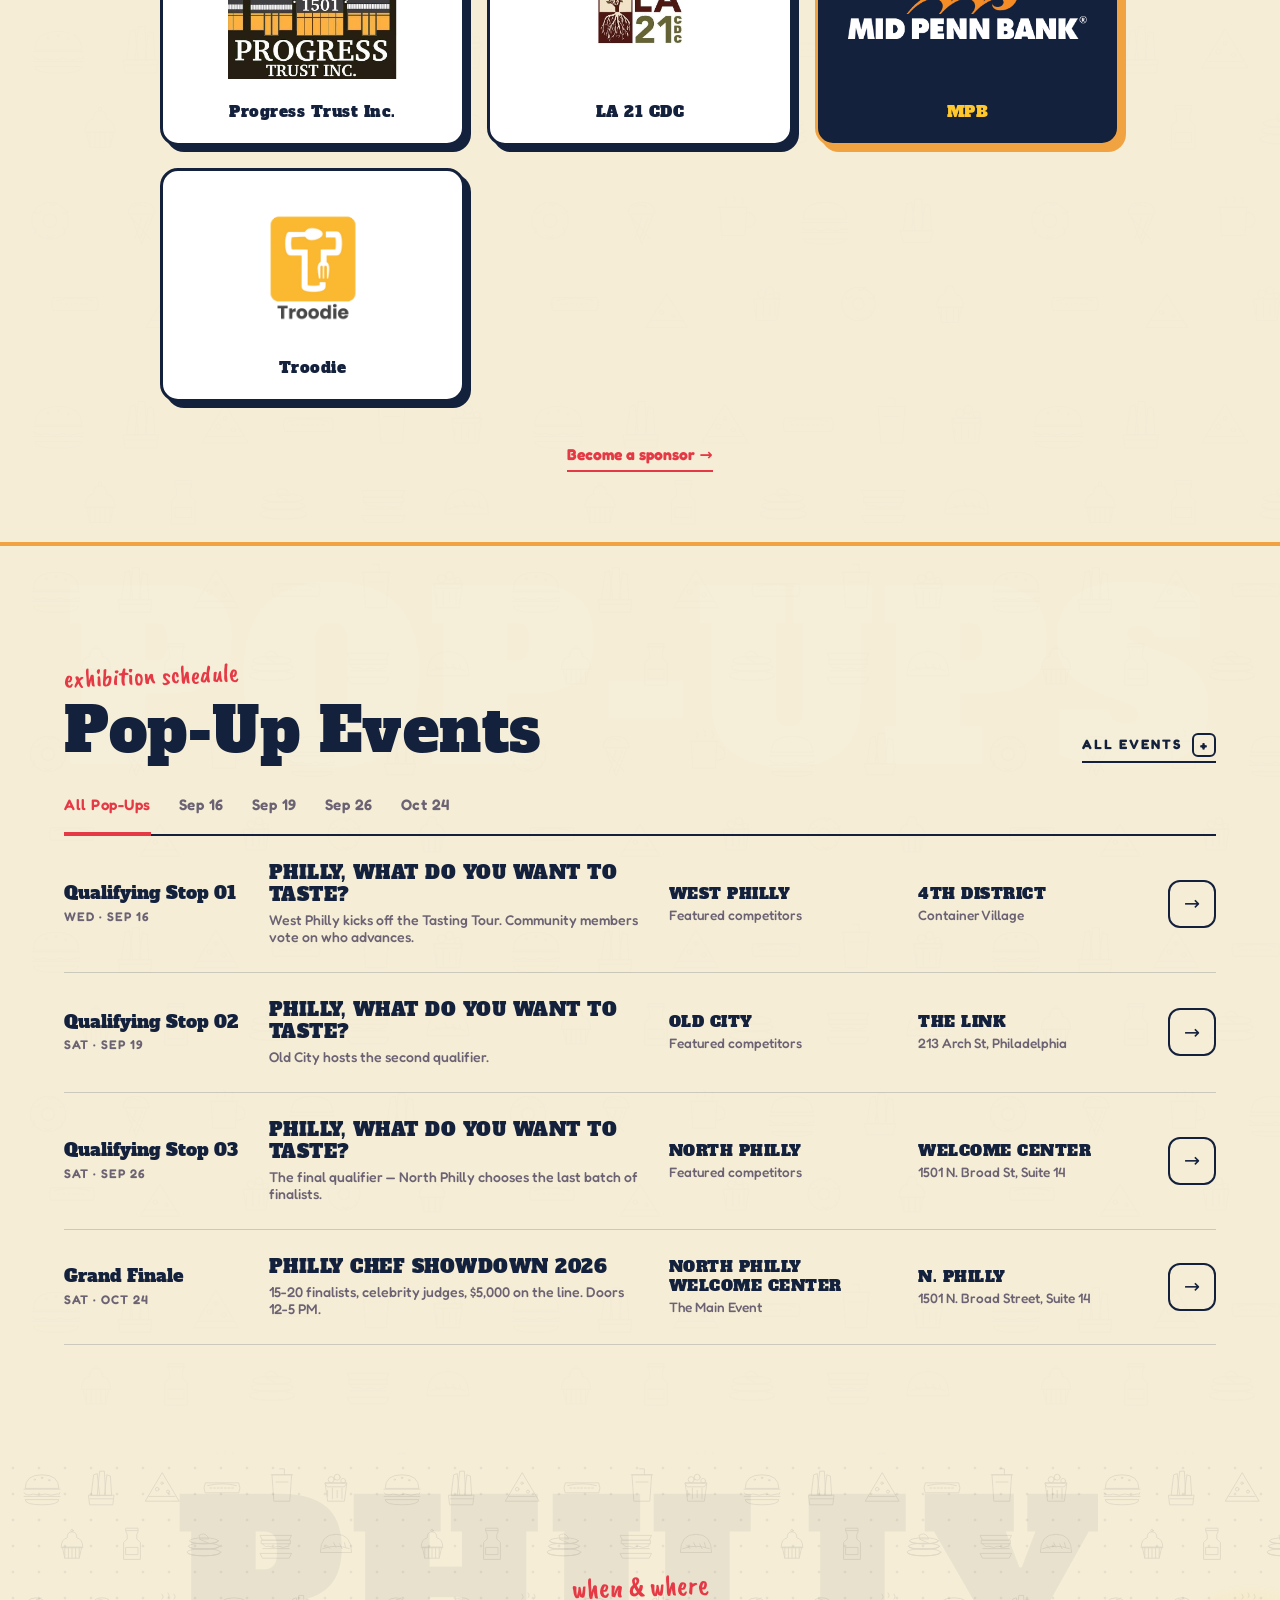
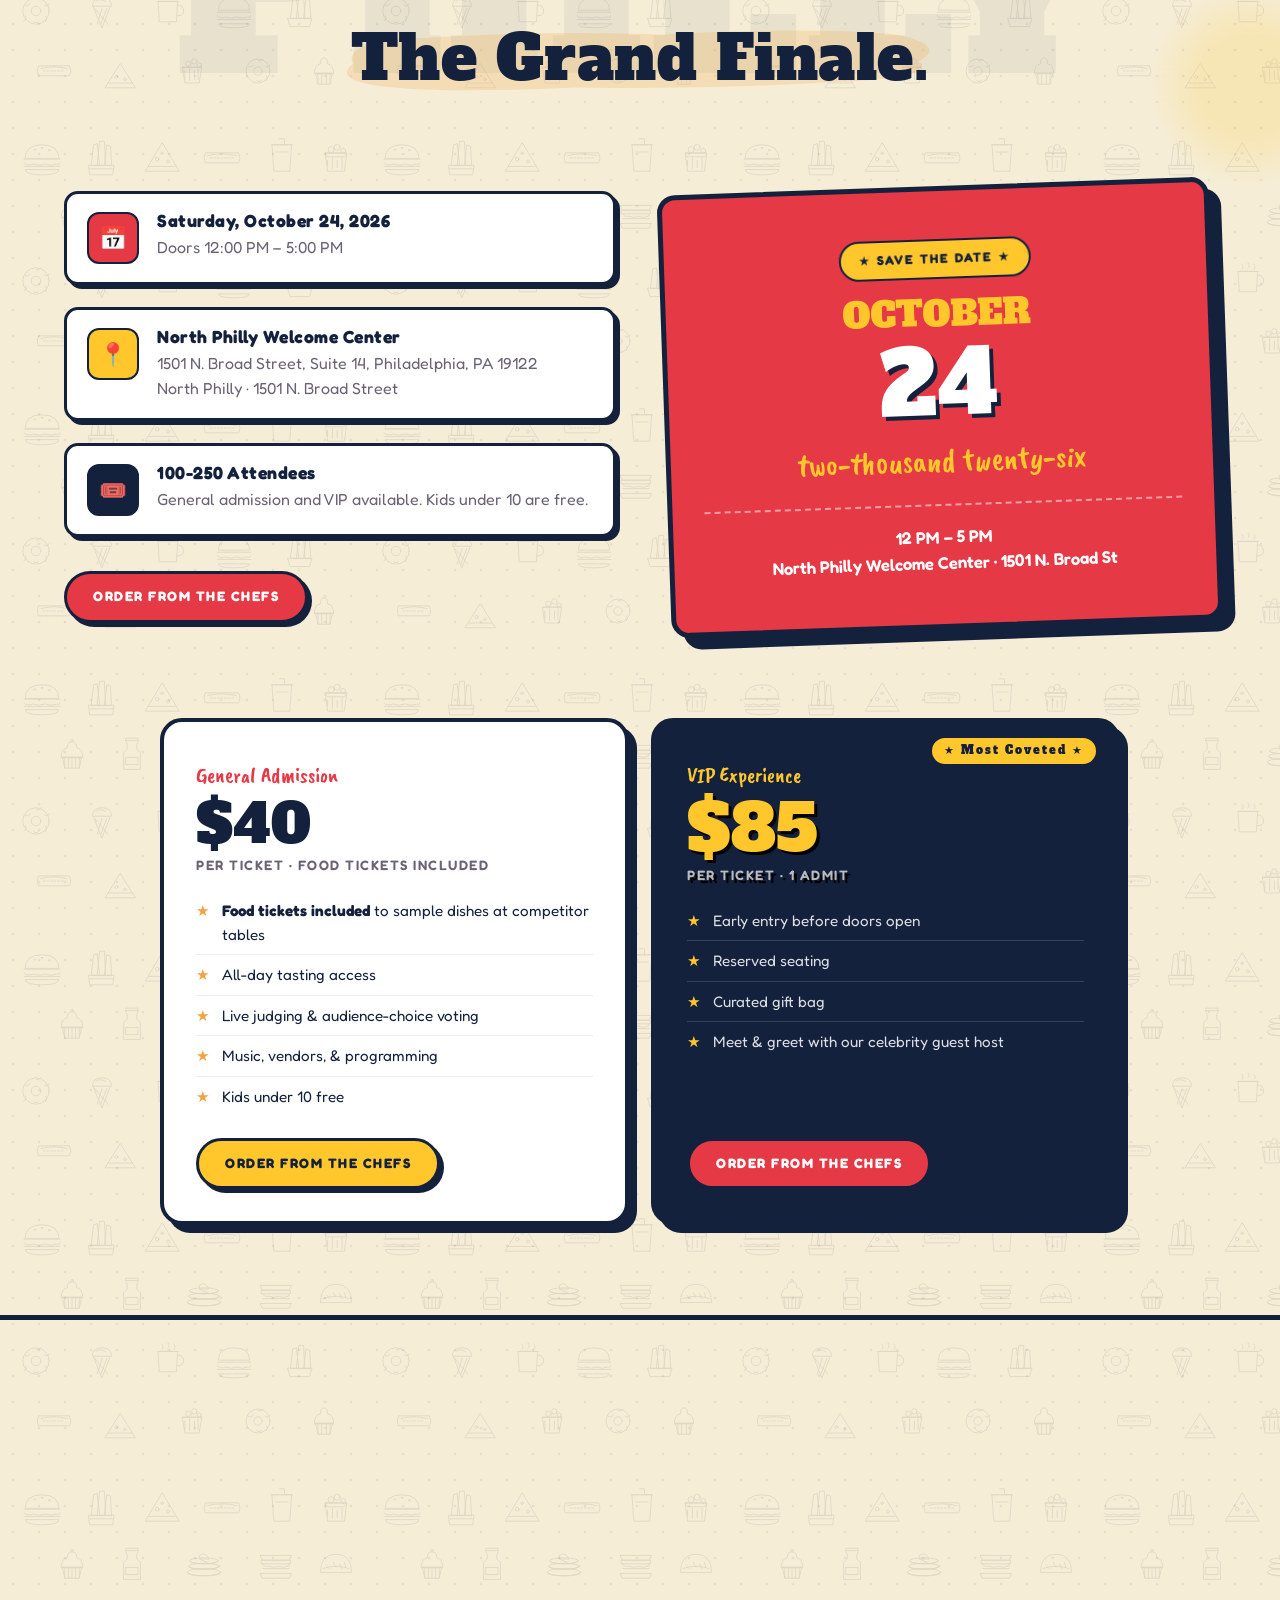
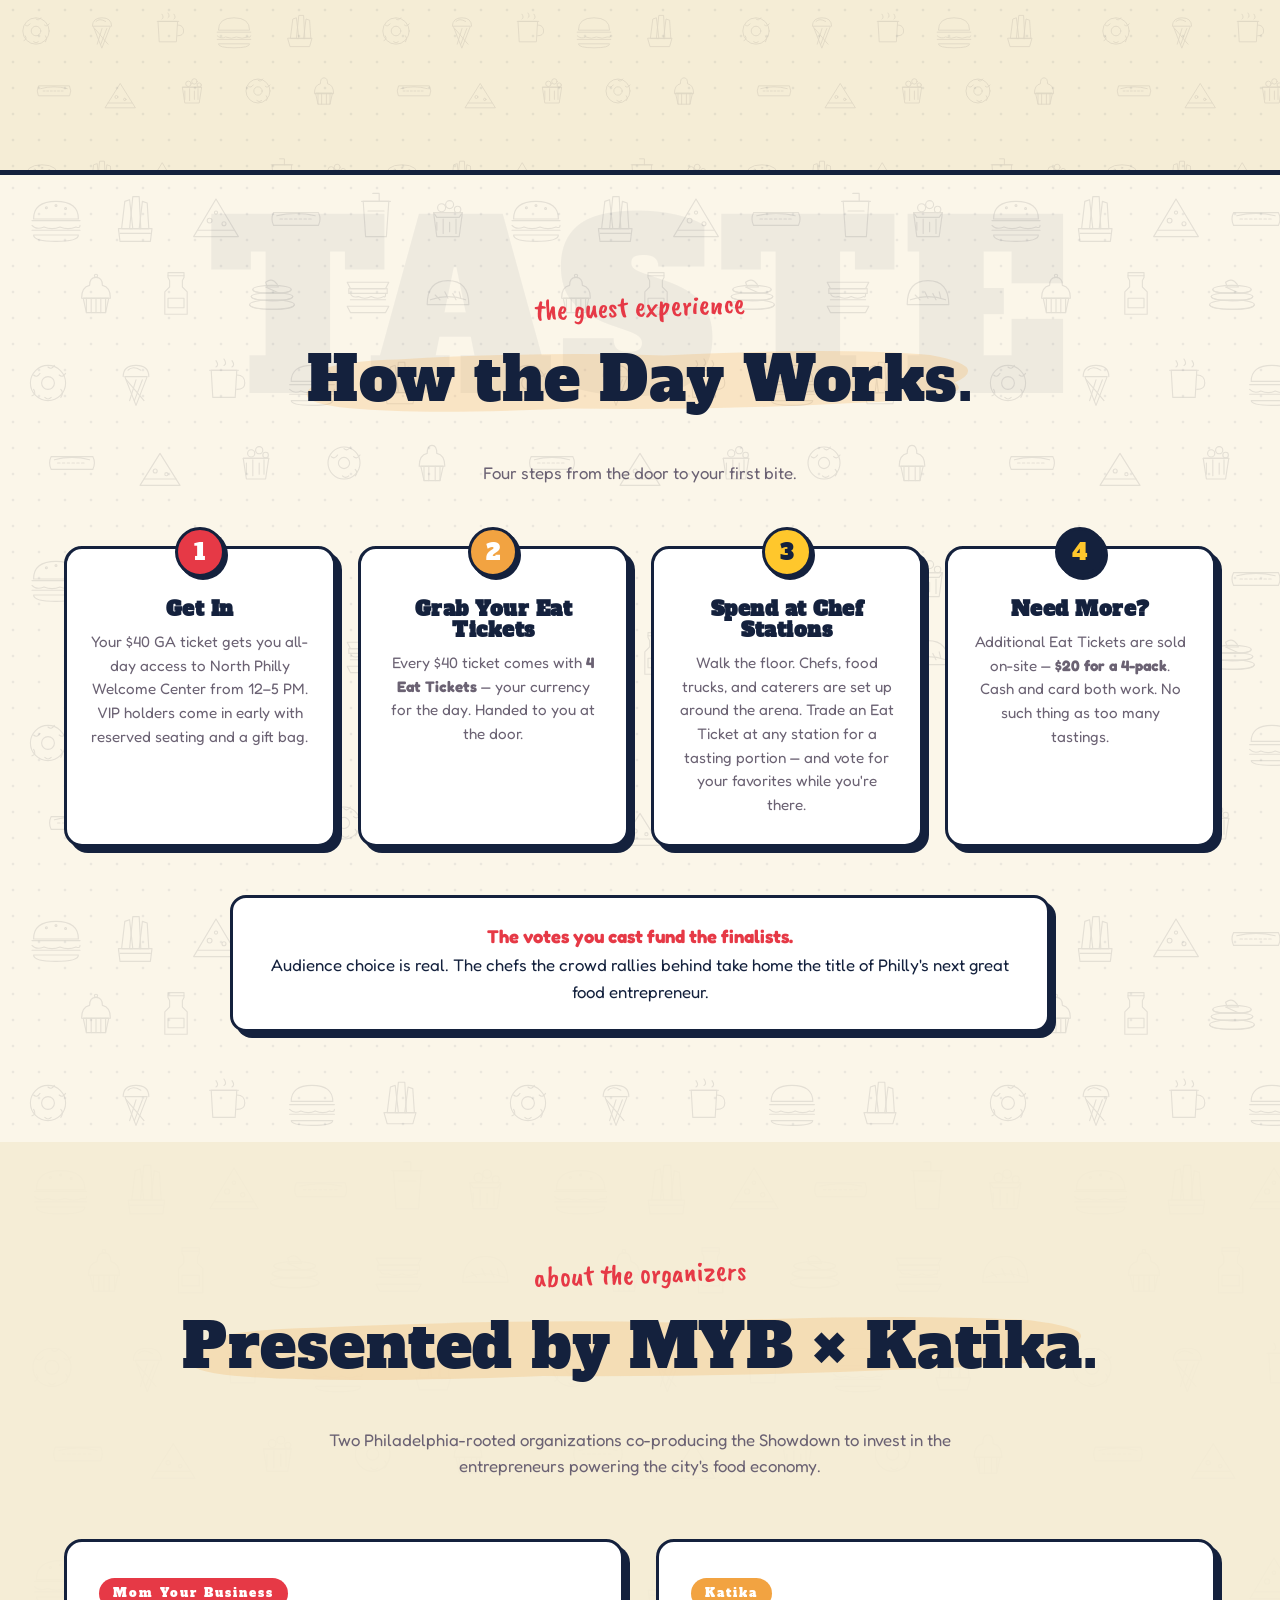
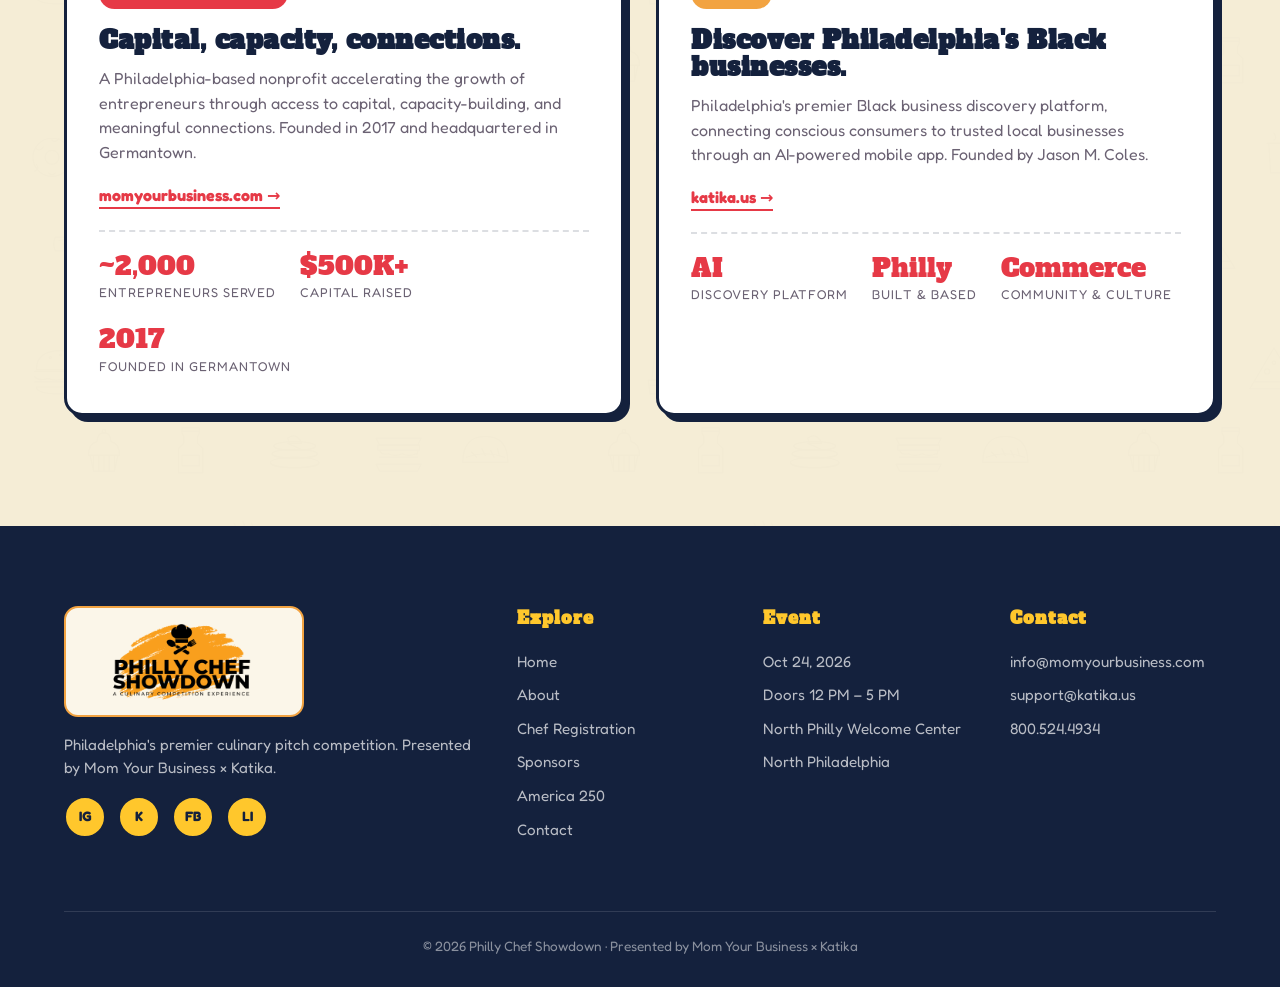
==== commit 7bce59ce: "live voting: /vote and /results pages for grand finale" ====
--- a/index.html
+++ b/index.html
@@ -132,7 +132,7 @@
     </h1>
     <p class="lede">Philadelphia's premier culinary pitch competition. Three exclusive neighborhood tastings lead to a grand finale at North Philly Welcome Center, where the city's next great food entrepreneur takes home $5,000 and the title.</p>
     <div class="hero-ctas">
-      <a href="https://www.zeffy.com/en-US/ticketing/philly-chef-showdown" class="cta" target="_blank" rel="noopener">Get Your Tickets</a>
+      <a href="/order" class="cta">Order from the Chefs</a>
     </div>
   </div>
 </header>
@@ -266,9 +266,9 @@
         <div class="tour-img" style="background-image:url('https://images.unsplash.com/photo-1555939594-58d7cb561ad1?auto=format&fit=crop&w=900&q=80')"></div>
         <div class="tour-body">
           <span class="stop-num">Stop 02</span>
-          <h3>North Philadelphia</h3>
+          <h3>Old City</h3>
           <span class="stop-date">Saturday, September 19, 2026</span>
-          <p>Progress Plaza Day at North Philly Welcome Center — the neighborhoods that built Philly's food scene take the mic.</p>
+          <p>The Link · 213 Arch St, Philadelphia, PA 19106 — historic Old City hosts the second qualifying tasting.</p>
         </div>
       </div>
       <div class="tour-stop">
@@ -388,9 +388,9 @@
       </div>
       <div class="event-row" data-month="sep19">
         <div class="er-date">Qualifying Stop 02<small>Sat · Sep 19</small></div>
-        <div class="er-name">Progress Plaza Day<small>North Philly steps up at the Welcome Center — the neighborhoods that built the food scene.</small></div>
-        <div class="er-host">North Philly<small>Featured competitors</small></div>
-        <div class="er-loc">Welcome Center<small>Progress Plaza · N. Philly</small></div>
+        <div class="er-name">Philly, What Do You Want to Taste?<small>Old City hosts the second qualifier.</small></div>
+        <div class="er-host">Old City<small>Featured competitors</small></div>
+        <div class="er-loc">The Link<small>213 Arch St, Philadelphia</small></div>
         <a href="apply.html" class="er-cta" aria-label="More info">→</a>
       </div>
       <div class="event-row" data-month="sep26">
@@ -443,7 +443,7 @@
             <p>General admission and VIP available. Kids under 10 are free.</p>
           </div>
         </div>
-        <a href="https://www.zeffy.com/en-US/ticketing/philly-chef-showdown" class="cta" style="margin-top:12px;" target="_blank" rel="noopener">Get Your Tickets</a>
+        <a href="/order" class="cta" style="margin-top:12px;">Order from the Chefs</a>
       </div>
       <div class="ww-poster">
         <span class="tag">★ Save the Date ★</span>
@@ -466,7 +466,7 @@
           <li>Music, vendors, &amp; programming</li>
           <li>Kids under 10 free</li>
         </ul>
-        <a href="https://www.zeffy.com/en-US/ticketing/philly-chef-showdown" class="cta cta-secondary" style="background:var(--yellow);" target="_blank" rel="noopener">Get GA Tickets</a>
+        <a href="/order" class="cta cta-secondary" style="background:var(--yellow);">Order from the Chefs</a>
       </div>
       <div class="ticket-card vip">
         <span class="ticket-badge">★ Most Coveted ★</span>
@@ -478,7 +478,7 @@
           <li>Curated gift bag</li>
           <li>Meet &amp; greet with our celebrity guest host</li>
         </ul>
-        <a href="https://www.zeffy.com/en-US/ticketing/philly-chef-showdown" class="cta" style="background:var(--red);" target="_blank" rel="noopener">Reserve VIP</a>
+        <a href="/order" class="cta" style="background:var(--red);">Order from the Chefs</a>
       </div>
     </div>
   </div>
